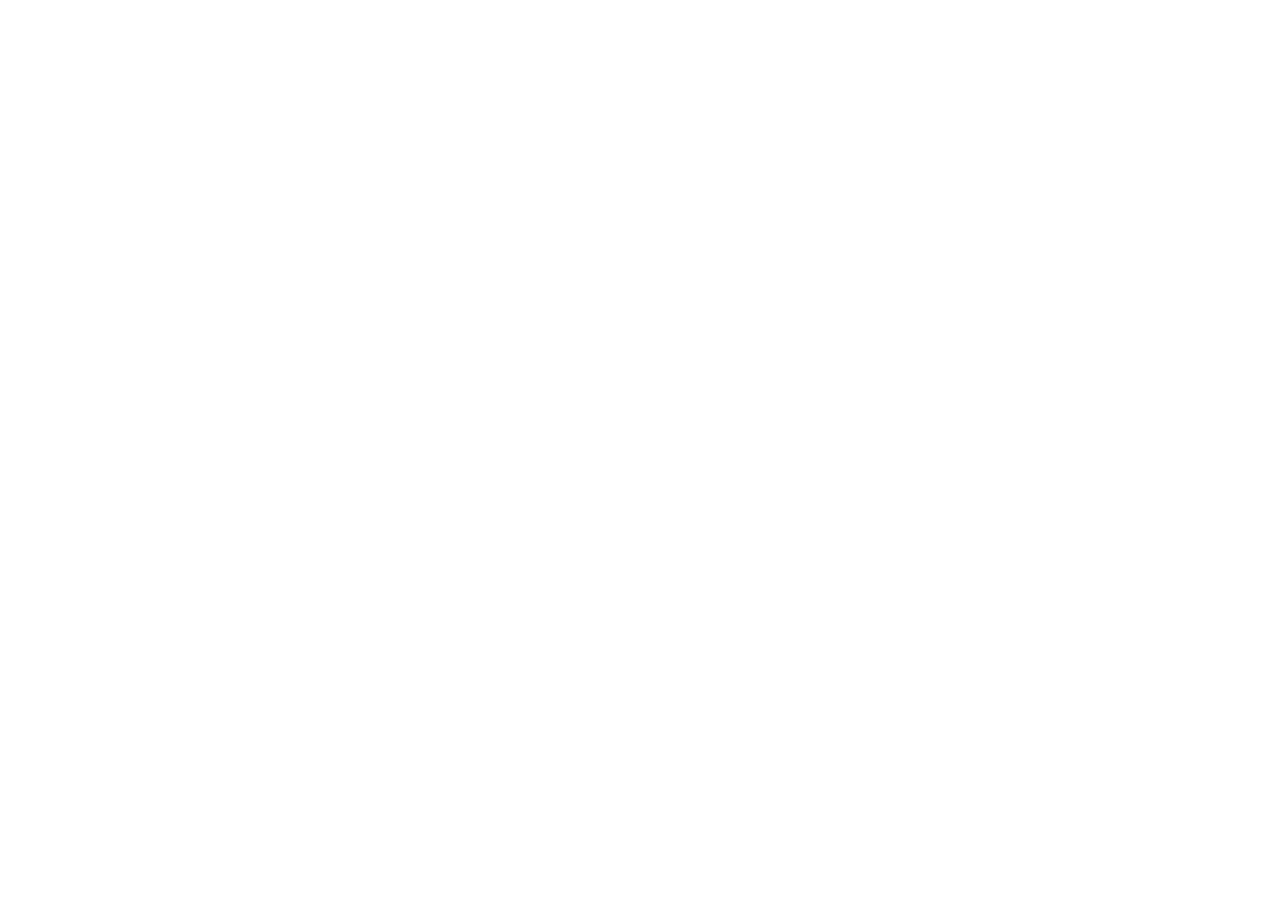
==== html/index.html @ 77ffdf72 "Set up project structure and initial files" ====
<!DOCTYPE html>
<html lang="en">
<head>
    <meta charset="UTF-8">
    <meta name="viewport" content="width=device-width, initial-scale=1.0">

    <title>FlowSync | SaaS Product</title>

    <link rel="preconnect" href="https://fonts.googleapis.com">
    <link rel="preconnect" href="https://fonts.gstatic.com" crossorigin>

    <link href="https://fonts.googleapis.com/css2?family=Inter:wght@300;400;500;600;700&family=Poppins:wght@400;500;600;700&display=swap" rel="stylesheet">

    <link rel="stylesheet" href="css/style.css">
    <link rel="stylesheet" href="css/responsive.css">
</head>
<body>

    <script src="js/app.js"></script>
</body>
</html>
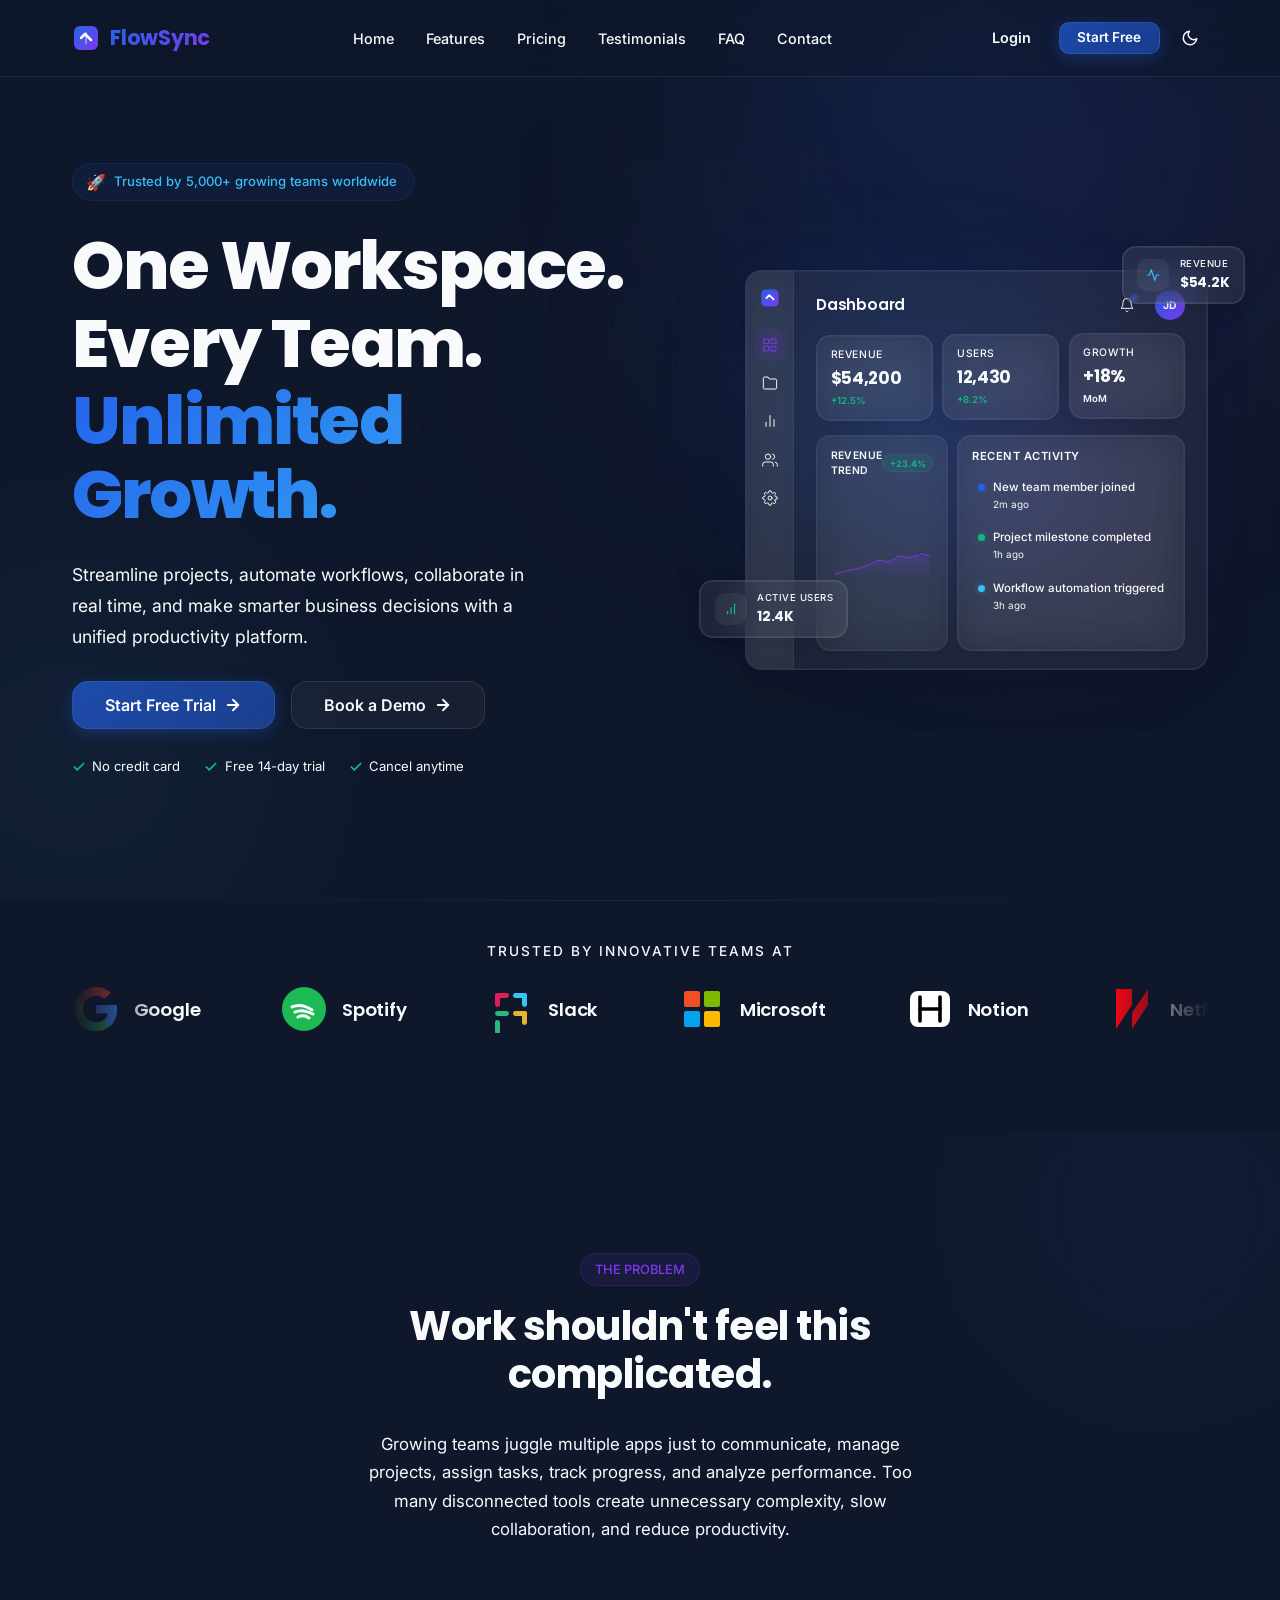
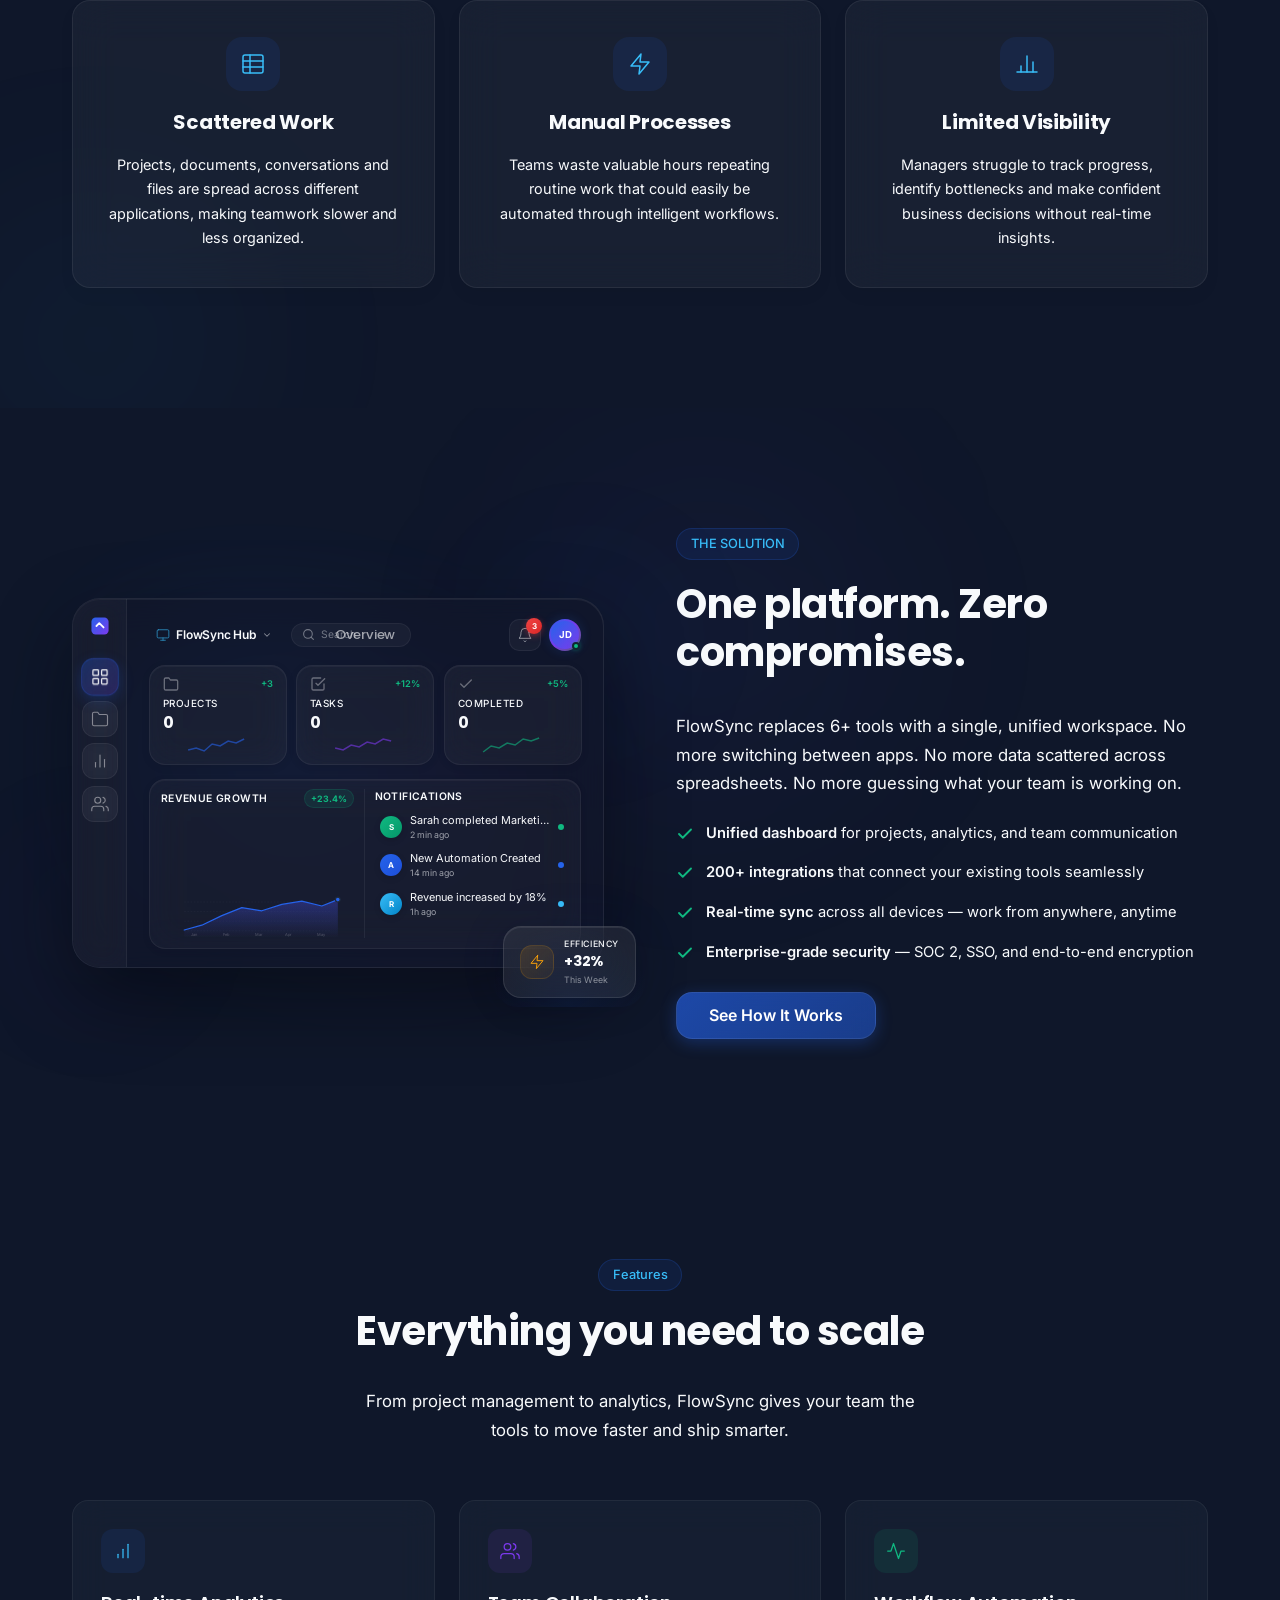
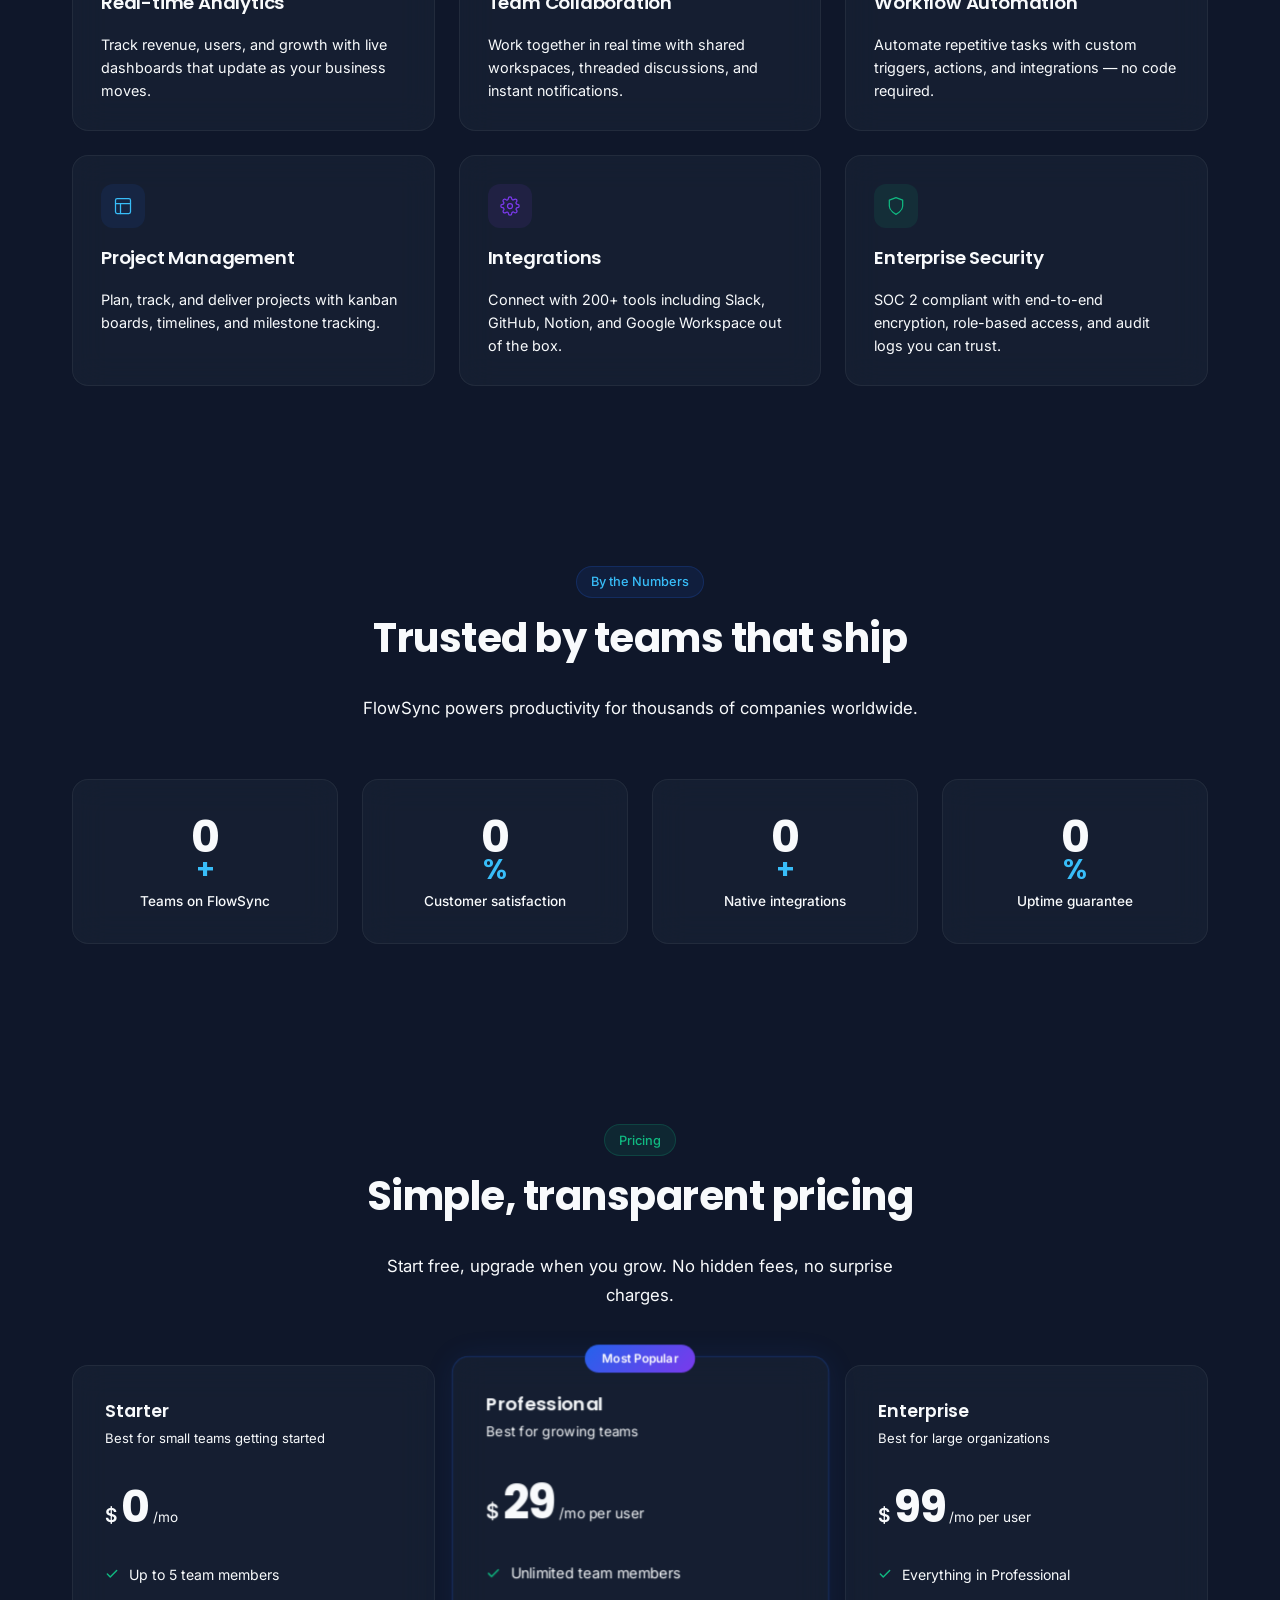
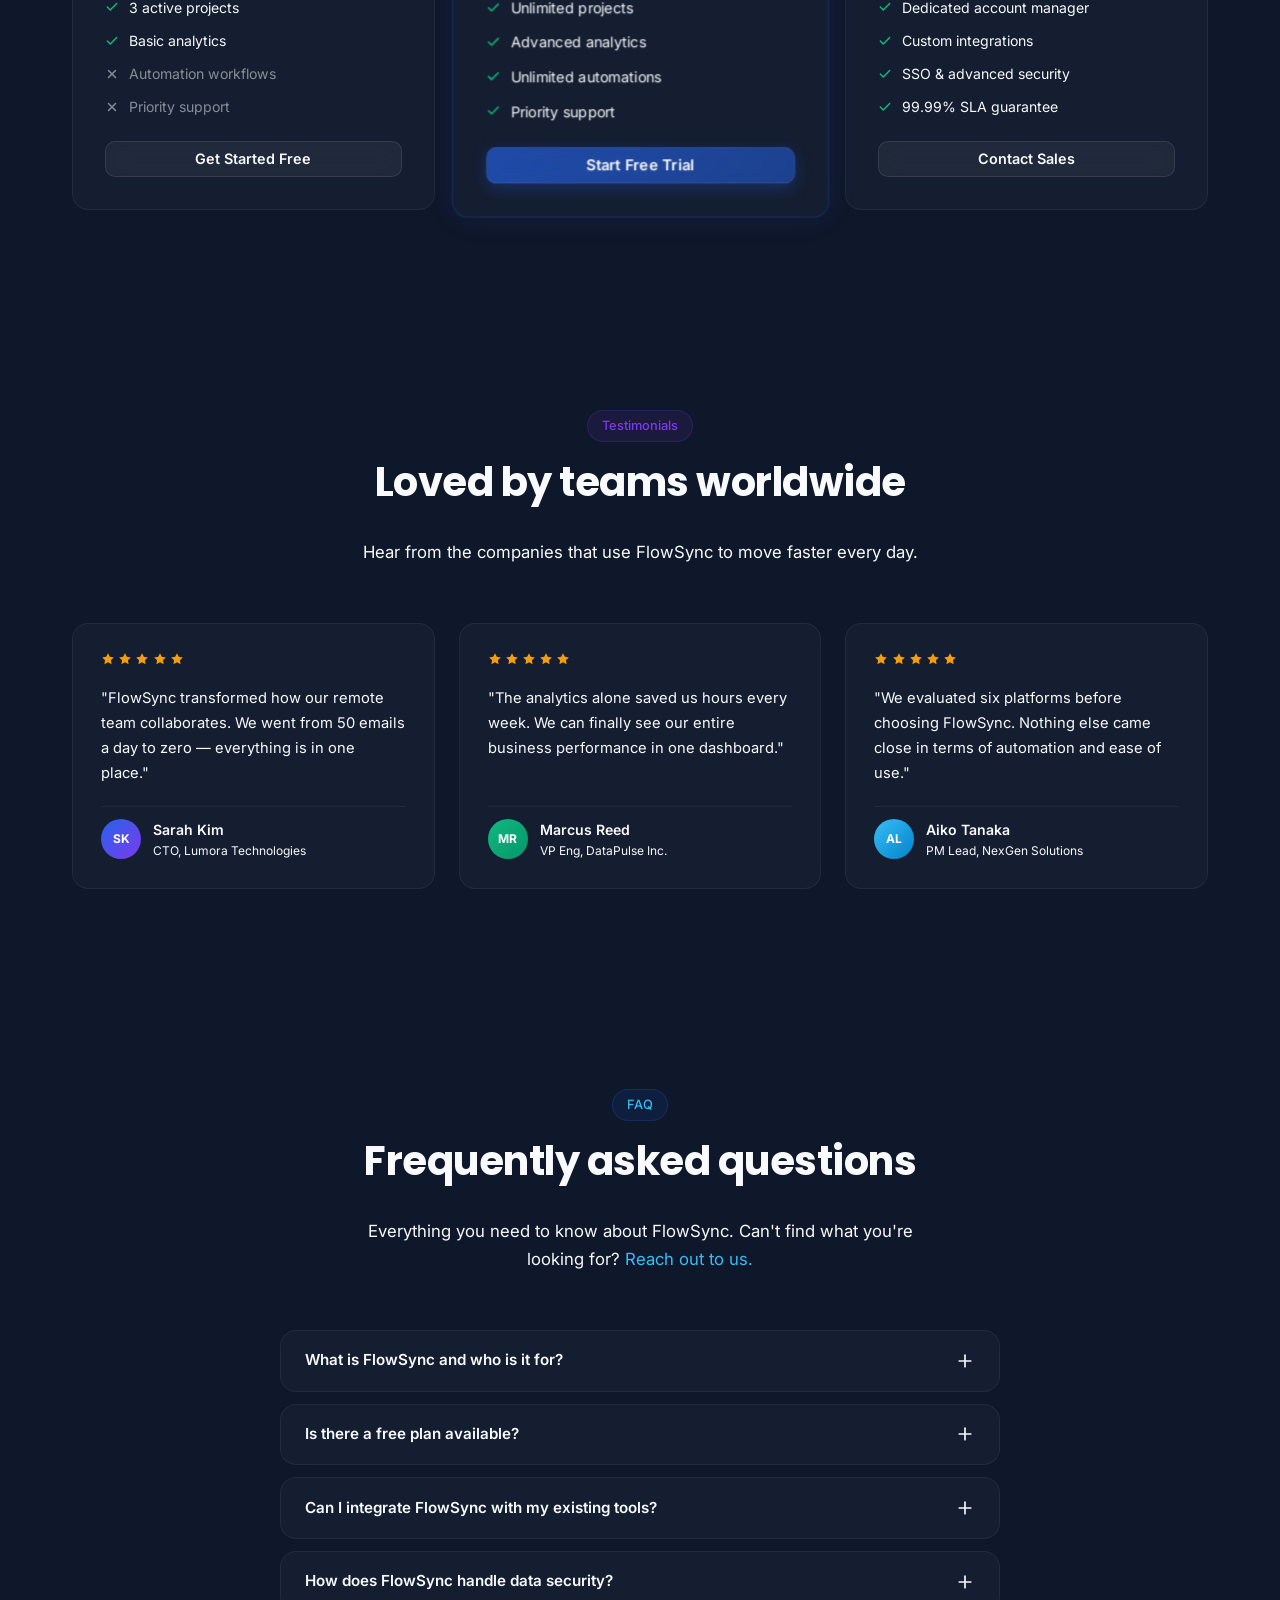
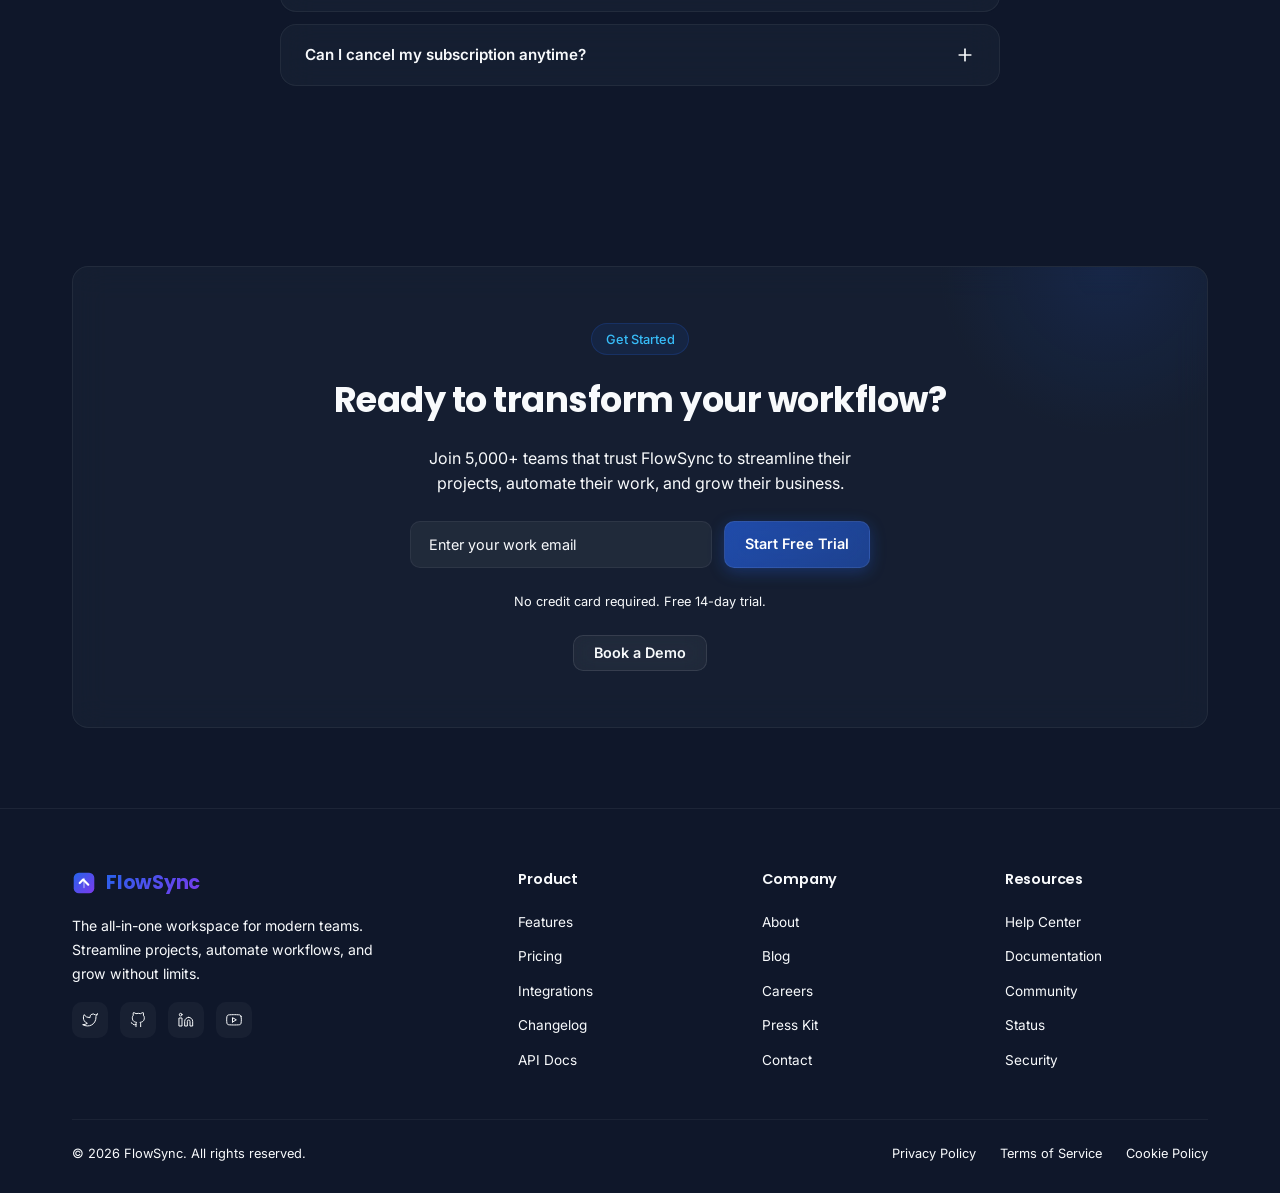
==== commit 43af80f7: "feat: build premium hero section with dashboard preview" ====
--- a/html/index.html
+++ b/html/index.html
@@ -1,21 +1,1693 @@
 <!DOCTYPE html>
 <html lang="en">
+
 <head>
     <meta charset="UTF-8">
     <meta name="viewport" content="width=device-width, initial-scale=1.0">
 
-    <title>FlowSync | SaaS Product</title>
+    <title>FlowSync | One Workspace. Every Team. Unlimited Growth.</title>
+    <meta name="description"
+        content="FlowSync is a cloud-based SaaS platform that helps businesses manage projects, collaborate with teams, automate workflows, and monitor business performance from one centralized workspace.">
 
     <link rel="preconnect" href="https://fonts.googleapis.com">
     <link rel="preconnect" href="https://fonts.gstatic.com" crossorigin>
-
-    <link href="https://fonts.googleapis.com/css2?family=Inter:wght@300;400;500;600;700&family=Poppins:wght@400;500;600;700&display=swap" rel="stylesheet">
-
-    <link rel="stylesheet" href="css/style.css">
-    <link rel="stylesheet" href="css/responsive.css">
+    <link
+        href="https://fonts.googleapis.com/css2?family=Inter:wght@300;400;500;600;700&family=Poppins:wght@400;500;600;700;800&display=swap"
+        rel="stylesheet">
+
+    <link rel="stylesheet" href="../css/global.css">
+    <link rel="stylesheet" href="../css/style.css">
+    <link rel="stylesheet" href="../css/responsive.css">
 </head>
+
 <body>
 
-    <script src="js/app.js"></script>
+    <div class="nav-overlay" id="nav-overlay" aria-hidden="true"></div>
+
+    <header class="header">
+        <div class="container header-container">
+            <div class="header-left">
+                <button class="nav-toggle" id="nav-toggle-btn" aria-label="Toggle navigation" aria-expanded="false">
+                    <span class="hamburger-bar"></span>
+                    <span class="hamburger-bar"></span>
+                    <span class="hamburger-bar"></span>
+                </button>
+                <a href="#" class="logo">
+                    <svg width="28" height="28" viewBox="0 0 28 28" fill="none" xmlns="http://www.w3.org/2000/svg"
+                        aria-hidden="true">
+                        <rect x="2" y="2" width="24" height="24" rx="6" fill="url(#logoGrad)" />
+                        <path d="M9 14L13 10L19 16" stroke="white" stroke-width="2.5" stroke-linecap="round"
+                            stroke-linejoin="round" />
+                        <path d="M14 9V19" stroke="white" stroke-width="2" stroke-linecap="round" opacity="0.4" />
+                        <defs>
+                            <linearGradient id="logoGrad" x1="2" y1="2" x2="26" y2="26" gradientUnits="userSpaceOnUse">
+                                <stop stop-color="#2563EB" />
+                                <stop offset="1" stop-color="#7C3AED" />
+                            </linearGradient>
+                        </defs>
+                    </svg>
+                    <span class="logo-text">FlowSync</span>
+                </a>
+            </div>
+
+            <div class="desktop-nav">
+                <ul class="nav-list">
+                    <li><a href="#" class="nav-link">Home</a></li>
+                    <li><a href="#features" class="nav-link">Features</a></li>
+                    <li><a href="#pricing" class="nav-link">Pricing</a></li>
+                    <li><a href="#testimonials" class="nav-link">Testimonials</a></li>
+                    <li><a href="#faq" class="nav-link">FAQ</a></li>
+                    <li><a href="#cta" class="nav-link">Contact</a></li>
+                </ul>
+            </div>
+
+            <div class="nav-actions">
+                <a href="#" class="btn btn-ghost nav-login">Login</a>
+                <a href="#" class="btn btn-primary nav-cta">Start Free</a>
+                <button class="theme-toggle" id="theme-toggle-btn" aria-label="Switch to light mode">
+                    <svg class="theme-icon-sun" width="18" height="18" viewBox="0 0 24 24" fill="none"
+                        stroke="currentColor" stroke-width="2" stroke-linecap="round" stroke-linejoin="round">
+                        <circle cx="12" cy="12" r="5" />
+                        <line x1="12" y1="1" x2="12" y2="3" />
+                        <line x1="12" y1="21" x2="12" y2="23" />
+                        <line x1="4.22" y1="4.22" x2="5.64" y2="5.64" />
+                        <line x1="18.36" y1="18.36" x2="19.78" y2="19.78" />
+                        <line x1="1" y1="12" x2="3" y2="12" />
+                        <line x1="21" y1="12" x2="23" y2="12" />
+                        <line x1="4.22" y1="19.78" x2="5.64" y2="18.36" />
+                        <line x1="18.36" y1="5.64" x2="19.78" y2="4.22" />
+                    </svg>
+                    <svg class="theme-icon-moon" width="18" height="18" viewBox="0 0 24 24" fill="none"
+                        stroke="currentColor" stroke-width="2" stroke-linecap="round" stroke-linejoin="round">
+                        <path d="M21 12.79A9 9 0 1111.21 3 7 7 0 0021 12.79z" />
+                    </svg>
+                </button>
+            </div>
+        </div>
+    </header>
+
+    <nav class="nav-menu" id="nav-menu" aria-label="Main navigation">
+        <div class="nav-drawer-header">
+            <a href="#" class="logo">
+                <svg width="28" height="28" viewBox="0 0 28 28" fill="none" xmlns="http://www.w3.org/2000/svg"
+                    aria-hidden="true">
+                    <rect x="2" y="2" width="24" height="24" rx="6" fill="url(#logoGrad)" />
+                    <path d="M9 14L13 10L19 16" stroke="white" stroke-width="2.5" stroke-linecap="round"
+                        stroke-linejoin="round" />
+                    <path d="M14 9V19" stroke="white" stroke-width="2" stroke-linecap="round" opacity="0.4" />
+                    <defs>
+                        <linearGradient id="logoGrad" x1="2" y1="2" x2="26" y2="26" gradientUnits="userSpaceOnUse">
+                            <stop stop-color="#2563EB" />
+                            <stop offset="1" stop-color="#7C3AED" />
+                        </linearGradient>
+                    </defs>
+                </svg>
+                <span class="logo-text">FlowSync</span>
+            </a>
+            <button class="nav-close" id="nav-close-btn" aria-label="Close navigation menu">
+                <svg width="20" height="20" viewBox="0 0 24 24" fill="none" stroke="currentColor" stroke-width="2.5"
+                    stroke-linecap="round">
+                    <line x1="18" y1="6" x2="6" y2="18" />
+                    <line x1="6" y1="6" x2="18" y2="18" />
+                </svg>
+            </button>
+        </div>
+
+        <div class="nav-divider"></div>
+
+        <ul class="nav-list">
+            <li><a href="#" class="nav-link">Home</a></li>
+            <li><a href="#features" class="nav-link">Features</a></li>
+            <li><a href="#pricing" class="nav-link">Pricing</a></li>
+            <li><a href="#testimonials" class="nav-link">Testimonials</a></li>
+            <li><a href="#faq" class="nav-link">FAQ</a></li>
+            <li><a href="#cta" class="nav-link">Contact</a></li>
+        </ul>
+
+        <div class="nav-divider"></div>
+
+        <button class="theme-toggle theme-toggle-mobile nav-theme-row" aria-label="Switch to light mode">
+            <svg class="theme-icon-moon" width="18" height="18" viewBox="0 0 24 24" fill="none" stroke="currentColor"
+                stroke-width="2" stroke-linecap="round" stroke-linejoin="round">
+                <path d="M21 12.79A9 9 0 1111.21 3 7 7 0 0021 12.79z" />
+            </svg>
+            <svg class="theme-icon-sun" width="18" height="18" viewBox="0 0 24 24" fill="none" stroke="currentColor"
+                stroke-width="2" stroke-linecap="round" stroke-linejoin="round">
+                <circle cx="12" cy="12" r="5" />
+                <line x1="12" y1="1" x2="12" y2="3" />
+                <line x1="12" y1="21" x2="12" y2="23" />
+                <line x1="4.22" y1="4.22" x2="5.64" y2="5.64" />
+                <line x1="18.36" y1="18.36" x2="19.78" y2="19.78" />
+                <line x1="1" y1="12" x2="3" y2="12" />
+                <line x1="21" y1="12" x2="23" y2="12" />
+                <line x1="4.22" y1="19.78" x2="5.64" y2="18.36" />
+                <line x1="18.36" y1="5.64" x2="19.78" y2="4.22" />
+            </svg>
+            <span class="theme-label">Dark Mode</span>
+        </button>
+
+        <div class="nav-divider"></div>
+
+        <div class="nav-drawer-actions">
+            <a href="#" class="btn btn-ghost nav-drawer-login">Login</a>
+            <a href="#" class="btn btn-primary nav-drawer-cta">Start Free Trial</a>
+        </div>
+    </nav>
+
+    <main>
+        <section class="hero">
+            <div class="hero-glow hero-glow-1"></div>
+            <div class="hero-glow hero-glow-2"></div>
+            <div class="hero-glow hero-glow-3"></div>
+            <div class="hero-grid"></div>
+
+            <div class="container hero-layout">
+                <div class="hero-content">
+                    <div class="hero-badge" aria-label="Trusted by 5000 plus growing teams worldwide">
+                        <span class="badge-emoji">🚀</span>
+                        <span>Trusted by 5,000+ growing teams worldwide</span>
+                    </div>
+
+                    <h1 class="hero-title">
+                        <span class="title-line">One Workspace.</span>
+                        <span class="title-line">Every Team.</span>
+                        <span class="title-line title-gradient">Unlimited Growth.</span>
+                    </h1>
+
+                    <p class="hero-desc">
+                        Streamline projects, automate workflows, collaborate in real time, and make smarter business
+                        decisions with a unified productivity platform.
+                    </p>
+
+                    <div class="hero-buttons">
+                        <a href="#" class="btn btn-primary btn-lg hero-btn-primary">
+                            Start Free Trial
+                            <svg width="18" height="18" viewBox="0 0 24 24" fill="none" stroke="currentColor"
+                                stroke-width="2.5" stroke-linecap="round" stroke-linejoin="round" aria-hidden="true">
+                                <path d="M5 12h14" />
+                                <path d="M12 5l7 7-7 7" />
+                            </svg>
+                        </a>
+                        <a href="#" class="btn btn-secondary btn-lg hero-btn-secondary">
+                            Book a Demo
+                            <svg width="18" height="18" viewBox="0 0 24 24" fill="none" stroke="currentColor"
+                                stroke-width="2.5" stroke-linecap="round" stroke-linejoin="round" aria-hidden="true">
+                                <path d="M5 12h14" />
+                                <path d="M12 5l7 7-7 7" />
+                            </svg>
+                        </a>
+                    </div>
+
+                    <div class="hero-trust">
+                        <span class="trust-item">
+                            <svg width="14" height="14" viewBox="0 0 24 24" fill="none" stroke="#10B981"
+                                stroke-width="3" stroke-linecap="round" stroke-linejoin="round" aria-hidden="true">
+                                <polyline points="20 6 9 17 4 12" />
+                            </svg>
+                            No credit card
+                        </span>
+                        <span class="trust-item">
+                            <svg width="14" height="14" viewBox="0 0 24 24" fill="none" stroke="#10B981"
+                                stroke-width="3" stroke-linecap="round" stroke-linejoin="round" aria-hidden="true">
+                                <polyline points="20 6 9 17 4 12" />
+                            </svg>
+                            Free 14-day trial
+                        </span>
+                        <span class="trust-item">
+                            <svg width="14" height="14" viewBox="0 0 24 24" fill="none" stroke="#10B981"
+                                stroke-width="3" stroke-linecap="round" stroke-linejoin="round" aria-hidden="true">
+                                <polyline points="20 6 9 17 4 12" />
+                            </svg>
+                            Cancel anytime
+                        </span>
+                    </div>
+                </div>
+
+                <div class="hero-visual">
+                    <div class="dash-wrapper">
+                        <div class="dash-glow"></div>
+
+                        <div class="dash-preview" role="img"
+                            aria-label="FlowSync dashboard preview showing revenue, users, growth statistics, and activity feed">
+                            <div class="dash-sidebar">
+                                <div class="dash-logo-icon">
+                                    <svg width="20" height="20" viewBox="0 0 28 28" fill="none"
+                                        xmlns="http://www.w3.org/2000/svg" aria-hidden="true">
+                                        <rect x="2" y="2" width="24" height="24" rx="6" fill="url(#dashLogo)" />
+                                        <path d="M9 14L13 10L19 16" stroke="white" stroke-width="2.5"
+                                            stroke-linecap="round" stroke-linejoin="round" />
+                                        <defs>
+                                            <linearGradient id="dashLogo" x1="2" y1="2" x2="26" y2="26"
+                                                gradientUnits="userSpaceOnUse">
+                                                <stop stop-color="#2563EB" />
+                                                <stop offset="1" stop-color="#7C3AED" />
+                                            </linearGradient>
+                                        </defs>
+                                    </svg>
+                                </div>
+                                <nav class="dash-nav" aria-label="Dashboard navigation">
+                                    <button class="dash-nav-item active" aria-label="Dashboard">
+                                        <svg width="16" height="16" viewBox="0 0 24 24" fill="none"
+                                            stroke="currentColor" stroke-width="1.5" stroke-linecap="round"
+                                            stroke-linejoin="round">
+                                            <rect x="3" y="3" width="7" height="7" />
+                                            <rect x="14" y="3" width="7" height="7" />
+                                            <rect x="3" y="14" width="7" height="7" />
+                                            <rect x="14" y="14" width="7" height="7" />
+                                        </svg>
+                                    </button>
+                                    <button class="dash-nav-item" aria-label="Projects">
+                                        <svg width="16" height="16" viewBox="0 0 24 24" fill="none"
+                                            stroke="currentColor" stroke-width="1.5" stroke-linecap="round"
+                                            stroke-linejoin="round">
+                                            <path
+                                                d="M22 19a2 2 0 01-2 2H4a2 2 0 01-2-2V5a2 2 0 012-2h5l2 3h9a2 2 0 012 2z" />
+                                        </svg>
+                                    </button>
+                                    <button class="dash-nav-item" aria-label="Analytics">
+                                        <svg width="16" height="16" viewBox="0 0 24 24" fill="none"
+                                            stroke="currentColor" stroke-width="1.5" stroke-linecap="round"
+                                            stroke-linejoin="round">
+                                            <line x1="18" y1="20" x2="18" y2="10" />
+                                            <line x1="12" y1="20" x2="12" y2="4" />
+                                            <line x1="6" y1="20" x2="6" y2="14" />
+                                        </svg>
+                                    </button>
+                                    <button class="dash-nav-item" aria-label="Team">
+                                        <svg width="16" height="16" viewBox="0 0 24 24" fill="none"
+                                            stroke="currentColor" stroke-width="1.5" stroke-linecap="round"
+                                            stroke-linejoin="round">
+                                            <path d="M17 21v-2a4 4 0 00-4-4H5a4 4 0 00-4 4v2" />
+                                            <circle cx="9" cy="7" r="4" />
+                                            <path d="M23 21v-2a4 4 0 00-3-3.87" />
+                                            <path d="M16 3.13a4 4 0 010 7.75" />
+                                        </svg>
+                                    </button>
+                                    <button class="dash-nav-item" aria-label="Settings">
+                                        <svg width="16" height="16" viewBox="0 0 24 24" fill="none"
+                                            stroke="currentColor" stroke-width="1.5" stroke-linecap="round"
+                                            stroke-linejoin="round">
+                                            <circle cx="12" cy="12" r="3" />
+                                            <path
+                                                d="M19.4 15a1.65 1.65 0 00.33 1.82l.06.06a2 2 0 010 2.83 2 2 0 01-2.83 0l-.06-.06a1.65 1.65 0 00-1.82-.33 1.65 1.65 0 00-1 1.51V21a2 2 0 01-2 2 2 2 0 01-2-2v-.09A1.65 1.65 0 009 19.4a1.65 1.65 0 00-1.82.33l-.06.06a2 2 0 01-2.83 0 2 2 0 010-2.83l.06-.06A1.65 1.65 0 004.68 15a1.65 1.65 0 00-1.51-1H3a2 2 0 01-2-2 2 2 0 012-2h.09A1.65 1.65 0 004.6 9a1.65 1.65 0 00-.33-1.82l-.06-.06a2 2 0 010-2.83 2 2 0 012.83 0l.06.06A1.65 1.65 0 009 4.68a1.65 1.65 0 001-1.51V3a2 2 0 012-2 2 2 0 012 2v.09a1.65 1.65 0 001 1.51 1.65 1.65 0 001.82-.33l.06-.06a2 2 0 012.83 0 2 2 0 010 2.83l-.06.06a1.65 1.65 0 00-.33 1.82V9a1.65 1.65 0 001.51 1H21a2 2 0 012 2 2 2 0 01-2 2h-.09a1.65 1.65 0 00-1.51 1z" />
+                                        </svg>
+                                    </button>
+                                </nav>
+                            </div>
+
+                            <div class="dash-main">
+                                <div class="dash-header">
+                                    <h2 class="dash-header-title">Dashboard</h2>
+                                    <div class="dash-header-right">
+                                        <button class="dash-notif-btn" aria-label="Notifications">
+                                            <svg width="16" height="16" viewBox="0 0 24 24" fill="none"
+                                                stroke="currentColor" stroke-width="1.5" stroke-linecap="round"
+                                                stroke-linejoin="round">
+                                                <path d="M18 8A6 6 0 006 8c0 7-3 9-3 9h18s-3-2-3-9" />
+                                                <path d="M13.73 21a2 2 0 01-3.46 0" />
+                                            </svg>
+                                            <span class="notif-dot"></span>
+                                        </button>
+                                        <div class="dash-avatar" aria-label="User avatar">JD</div>
+                                    </div>
+                                </div>
+
+                                <div class="dash-stats">
+                                    <div class="dash-stat-card stat-revenue">
+                                        <span class="stat-label">Revenue</span>
+                                        <span class="stat-value">$54,200</span>
+                                        <span class="stat-change stat-up">+12.5%</span>
+                                    </div>
+                                    <div class="dash-stat-card stat-users">
+                                        <span class="stat-label">Users</span>
+                                        <span class="stat-value">12,430</span>
+                                        <span class="stat-change stat-up">+8.2%</span>
+                                    </div>
+                                    <div class="dash-stat-card stat-growth">
+                                        <span class="stat-label">Growth</span>
+                                        <span class="stat-value">+18%</span>
+                                        <span class="stat-change">MoM</span>
+                                    </div>
+                                </div>
+
+                                <div class="dash-bottom">
+                                    <div class="dash-chart-panel">
+                                        <div class="panel-header">
+                                            <span class="panel-title">Revenue Trend</span>
+                                            <span class="panel-badge">+23.4%</span>
+                                        </div>
+                                        <div class="chart-container">
+                                            <svg viewBox="0 0 240 70" xmlns="http://www.w3.org/2000/svg" role="img"
+                                                aria-label="Line chart showing revenue growth trend">
+                                                <defs>
+                                                    <linearGradient id="chartArea" x1="0" y1="0" x2="0" y2="1">
+                                                        <stop offset="0%" stop-color="#7C3AED" stop-opacity="0.25" />
+                                                        <stop offset="100%" stop-color="#7C3AED" stop-opacity="0" />
+                                                    </linearGradient>
+                                                </defs>
+                                                <line x1="10" y1="18" x2="230" y2="18" stroke="rgba(255,255,255,0.04)"
+                                                    stroke-width="1" />
+                                                <line x1="10" y1="35" x2="230" y2="35" stroke="rgba(255,255,255,0.04)"
+                                                    stroke-width="1" />
+                                                <line x1="10" y1="52" x2="230" y2="52" stroke="rgba(255,255,255,0.04)"
+                                                    stroke-width="1" />
+                                                <path
+                                                    d="M10 62 L35 55 L60 50 L85 42 L110 30 L135 33 L160 20 L185 24 L210 15 L230 18"
+                                                    stroke="#7C3AED" stroke-width="2" fill="none" stroke-linecap="round"
+                                                    stroke-linejoin="round" />
+                                                <path
+                                                    d="M10 62 L35 55 L60 50 L85 42 L110 30 L135 33 L160 20 L185 24 L210 15 L230 18 L230 70 L10 70 Z"
+                                                    fill="url(#chartArea)" />
+                                                <circle cx="210" cy="15" r="3.5" fill="#7C3AED" stroke="#1E293B"
+                                                    stroke-width="1.5" />
+                                            </svg>
+                                        </div>
+                                    </div>
+
+                                    <div class="dash-activity-panel">
+                                        <span class="panel-title">Recent Activity</span>
+                                        <div class="activity-list">
+                                            <div class="activity-item">
+                                                <span class="activity-dot activity-dot-blue"></span>
+                                                <div class="activity-content">
+                                                    <span class="activity-text">New team member joined</span>
+                                                    <span class="activity-time">2m ago</span>
+                                                </div>
+                                            </div>
+                                            <div class="activity-item">
+                                                <span class="activity-dot activity-dot-green"></span>
+                                                <div class="activity-content">
+                                                    <span class="activity-text">Project milestone completed</span>
+                                                    <span class="activity-time">1h ago</span>
+                                                </div>
+                                            </div>
+                                            <div class="activity-item">
+                                                <span class="activity-dot activity-dot-cyan"></span>
+                                                <div class="activity-content">
+                                                    <span class="activity-text">Workflow automation triggered</span>
+                                                    <span class="activity-time">3h ago</span>
+                                                </div>
+                                            </div>
+                                        </div>
+                                    </div>
+                                </div>
+                            </div>
+                        </div>
+                    </div>
+
+                    <div class="float-card float-card-1">
+                        <div class="float-card-icon">
+                            <svg width="14" height="14" viewBox="0 0 24 24" fill="none" stroke="#38BDF8"
+                                stroke-width="2" stroke-linecap="round" stroke-linejoin="round">
+                                <polyline points="22 12 18 12 15 21 9 3 6 12 2 12" />
+                            </svg>
+                        </div>
+                        <div class="float-card-info">
+                            <span class="float-card-label">Revenue</span>
+                            <span class="float-card-value">$54.2K</span>
+                        </div>
+                    </div>
+
+                    <div class="float-card float-card-2">
+                        <div class="float-card-icon">
+                            <svg width="14" height="14" viewBox="0 0 24 24" fill="none" stroke="#10B981"
+                                stroke-width="2" stroke-linecap="round" stroke-linejoin="round">
+                                <path d="M12 20V10" />
+                                <path d="M18 20V4" />
+                                <path d="M6 20v-4" />
+                            </svg>
+                        </div>
+                        <div class="float-card-info">
+                            <span class="float-card-label">Active Users</span>
+                            <span class="float-card-value">12.4K</span>
+                        </div>
+                    </div>
+                </div>
+            </div>
+        </section>
+
+        <section class="trusted">
+            <div class="container">
+                <div class="trusted-divider"></div>
+                <p class="trusted-label">Trusted by innovative teams at</p>
+                <div class="marquee" role="list" aria-label="Trusted companies">
+                    <div class="marquee-track">
+                        <div class="marquee-item" role="listitem">
+                            <svg class="marquee-logo" viewBox="0 0 24 24" xmlns="http://www.w3.org/2000/svg"
+                                aria-hidden="true">
+                                <path
+                                    d="M22.56 12.25c0-.78-.07-1.53-.2-2.25H12v4.26h5.92a5.06 5.06 0 01-2.2 3.32v2.77h3.57c2.08-1.92 3.28-4.74 3.28-8.1z"
+                                    fill="#4285F4" />
+                                <path
+                                    d="M12 23c2.97 0 5.46-.98 7.28-2.66l-3.57-2.77c-.98.66-2.23 1.06-3.71 1.06-2.86 0-5.29-1.93-6.16-4.53H2.18v2.84C3.99 20.53 7.7 23 12 23z"
+                                    fill="#34A853" />
+                                <path
+                                    d="M5.84 14.09c-.22-.66-.35-1.36-.35-2.09s.13-1.43.35-2.09V7.07H2.18C1.43 8.55 1 10.22 1 12s.43 3.45 1.18 4.93l2.85-2.22.81-.62z"
+                                    fill="#FBBC05" />
+                                <path
+                                    d="M12 5.38c1.62 0 3.06.56 4.21 1.64l3.15-3.15C17.45 2.09 14.97 1 12 1 7.7 1 3.99 3.47 2.18 7.07l3.66 2.84c.87-2.6 3.3-4.53 6.16-4.53z"
+                                    fill="#EA4335" />
+                            </svg>
+                            <span class="marquee-name">Google</span>
+                        </div>
+                        <div class="marquee-item" role="listitem">
+                            <svg class="marquee-logo" viewBox="0 0 24 24" xmlns="http://www.w3.org/2000/svg"
+                                aria-hidden="true">
+                                <circle cx="12" cy="12" r="11" fill="#1DB954" />
+                                <path d="M7.5 13.5c3-1.5 6-.5 9 1" stroke="white" stroke-width="1.5"
+                                    stroke-linecap="round" fill="none" />
+                                <path d="M6 11c3.5-1.5 7-.5 10 1.5" stroke="white" stroke-width="1.5"
+                                    stroke-linecap="round" fill="none" />
+                                <path d="M9 16c2-1 4-.5 5.5.5" stroke="white" stroke-width="1.5" stroke-linecap="round"
+                                    fill="none" />
+                            </svg>
+                            <span class="marquee-name">Spotify</span>
+                        </div>
+                        <div class="marquee-item" role="listitem">
+                            <svg class="marquee-logo" viewBox="0 0 24 24" xmlns="http://www.w3.org/2000/svg"
+                                aria-hidden="true">
+                                <rect x="4" y="4" width="7" height="2.5" rx="1.2" fill="#E01E5A" />
+                                <rect x="4" y="4" width="2.5" height="7" rx="1.2" fill="#E01E5A" />
+                                <rect x="13" y="4" width="7" height="2.5" rx="1.2" fill="#36C5F0" />
+                                <rect x="17.5" y="4" width="2.5" height="7" rx="1.2" fill="#36C5F0" />
+                                <rect x="4" y="13" width="7" height="2.5" rx="1.2" fill="#2EB67D" />
+                                <rect x="4" y="17.5" width="2.5" height="7" rx="1.2" fill="#2EB67D" />
+                                <rect x="13" y="13" width="7" height="2.5" rx="1.2" fill="#ECB22E" />
+                                <rect x="17.5" y="13" width="2.5" height="7" rx="1.2" fill="#ECB22E" />
+                            </svg>
+                            <span class="marquee-name">Slack</span>
+                        </div>
+                        <div class="marquee-item" role="listitem">
+                            <svg class="marquee-logo" viewBox="0 0 24 24" xmlns="http://www.w3.org/2000/svg"
+                                aria-hidden="true">
+                                <rect x="3" y="3" width="8" height="8" rx="1" fill="#F25022" />
+                                <rect x="13" y="3" width="8" height="8" rx="1" fill="#7FBA00" />
+                                <rect x="3" y="13" width="8" height="8" rx="1" fill="#00A4EF" />
+                                <rect x="13" y="13" width="8" height="8" rx="1" fill="#FFB900" />
+                            </svg>
+                            <span class="marquee-name">Microsoft</span>
+                        </div>
+                        <div class="marquee-item" role="listitem">
+                            <svg class="marquee-logo" viewBox="0 0 24 24" xmlns="http://www.w3.org/2000/svg"
+                                aria-hidden="true">
+                                <rect x="2" y="3" width="20" height="18" rx="4" fill="white" />
+                                <path d="M7 6v12M17 6v12" stroke="black" stroke-width="1.8" stroke-linecap="round" />
+                                <line x1="7" y1="12" x2="17" y2="12" stroke="black" stroke-width="1.8"
+                                    stroke-linecap="round" />
+                            </svg>
+                            <span class="marquee-name">Notion</span>
+                        </div>
+                        <div class="marquee-item" role="listitem">
+                            <svg class="marquee-logo" viewBox="0 0 24 24" xmlns="http://www.w3.org/2000/svg"
+                                aria-hidden="true">
+                                <path d="M4 2L4 22L12 10L12 22L20 10L20 2L12 14L12 2Z" fill="#E50914" />
+                            </svg>
+                            <span class="marquee-name">Netflix</span>
+                        </div>
+                        <div class="marquee-item" role="listitem">
+                            <svg class="marquee-logo" viewBox="0 0 24 24" xmlns="http://www.w3.org/2000/svg"
+                                aria-hidden="true">
+                                <path d="M12 2L2 22h5.5l2.5-6h4l2.5 6H22L12 2z" fill="#FF0000" />
+                            </svg>
+                            <span class="marquee-name">Adobe</span>
+                        </div>
+                        <div class="marquee-item" role="listitem">
+                            <svg class="marquee-logo" viewBox="0 0 24 24" xmlns="http://www.w3.org/2000/svg"
+                                aria-hidden="true">
+                                <path
+                                    d="M12 2C6.477 2 2 6.477 2 12c0 4.42 2.865 8.17 6.839 9.49.5.09.682-.22.682-.48v-1.71c-2.782.6-3.37-1.34-3.37-1.34-.454-1.16-1.11-1.47-1.11-1.47-.908-.62.07-.61.07-.61 1.004.07 1.53 1.03 1.53 1.03.893 1.52 2.341 1.08 2.91.83.09-.65.35-1.09.63-1.34-2.22-.25-4.56-1.11-4.56-4.94 0-1.09.39-1.98 1.03-2.68-.1-.25-.45-1.27.1-2.65 0 0 .84-.27 2.75 1.02.8-.22 1.65-.33 2.5-.33.85 0 1.7.11 2.5.33 1.91-1.29 2.75-1.02 2.75-1.02.55 1.38.2 2.4.1 2.65.64.7 1.03 1.59 1.03 2.68 0 3.83-2.34 4.69-4.57 4.94.36.31.68.92.68 1.85v2.74c0 .26.18.58.68.48C19.138 20.16 22 16.42 22 12c0-5.523-4.477-10-10-10z"
+                                    fill="white" />
+                            </svg>
+                            <span class="marquee-name">GitHub</span>
+                        </div>
+                        <div class="marquee-item" role="listitem">
+                            <svg class="marquee-logo" viewBox="0 0 24 24" xmlns="http://www.w3.org/2000/svg"
+                                aria-hidden="true">
+                                <path
+                                    d="M22.56 12.25c0-.78-.07-1.53-.2-2.25H12v4.26h5.92a5.06 5.06 0 01-2.2 3.32v2.77h3.57c2.08-1.92 3.28-4.74 3.28-8.1z"
+                                    fill="#4285F4" />
+                                <path
+                                    d="M12 23c2.97 0 5.46-.98 7.28-2.66l-3.57-2.77c-.98.66-2.23 1.06-3.71 1.06-2.86 0-5.29-1.93-6.16-4.53H2.18v2.84C3.99 20.53 7.7 23 12 23z"
+                                    fill="#34A853" />
+                                <path
+                                    d="M5.84 14.09c-.22-.66-.35-1.36-.35-2.09s.13-1.43.35-2.09V7.07H2.18C1.43 8.55 1 10.22 1 12s.43 3.45 1.18 4.93l2.85-2.22.81-.62z"
+                                    fill="#FBBC05" />
+                                <path
+                                    d="M12 5.38c1.62 0 3.06.56 4.21 1.64l3.15-3.15C17.45 2.09 14.97 1 12 1 7.7 1 3.99 3.47 2.18 7.07l3.66 2.84c.87-2.6 3.3-4.53 6.16-4.53z"
+                                    fill="#EA4335" />
+                            </svg>
+                            <span class="marquee-name">Google</span>
+                        </div>
+                        <div class="marquee-item" role="listitem">
+                            <svg class="marquee-logo" viewBox="0 0 24 24" xmlns="http://www.w3.org/2000/svg"
+                                aria-hidden="true">
+                                <circle cx="12" cy="12" r="11" fill="#1DB954" />
+                                <path d="M7.5 13.5c3-1.5 6-.5 9 1" stroke="white" stroke-width="1.5"
+                                    stroke-linecap="round" fill="none" />
+                                <path d="M6 11c3.5-1.5 7-.5 10 1.5" stroke="white" stroke-width="1.5"
+                                    stroke-linecap="round" fill="none" />
+                                <path d="M9 16c2-1 4-.5 5.5.5" stroke="white" stroke-width="1.5" stroke-linecap="round"
+                                    fill="none" />
+                            </svg>
+                            <span class="marquee-name">Spotify</span>
+                        </div>
+                        <div class="marquee-item" role="listitem">
+                            <svg class="marquee-logo" viewBox="0 0 24 24" xmlns="http://www.w3.org/2000/svg"
+                                aria-hidden="true">
+                                <rect x="4" y="4" width="7" height="2.5" rx="1.2" fill="#E01E5A" />
+                                <rect x="4" y="4" width="2.5" height="7" rx="1.2" fill="#E01E5A" />
+                                <rect x="13" y="4" width="7" height="2.5" rx="1.2" fill="#36C5F0" />
+                                <rect x="17.5" y="4" width="2.5" height="7" rx="1.2" fill="#36C5F0" />
+                                <rect x="4" y="13" width="7" height="2.5" rx="1.2" fill="#2EB67D" />
+                                <rect x="4" y="17.5" width="2.5" height="7" rx="1.2" fill="#2EB67D" />
+                                <rect x="13" y="13" width="7" height="2.5" rx="1.2" fill="#ECB22E" />
+                                <rect x="17.5" y="13" width="2.5" height="7" rx="1.2" fill="#ECB22E" />
+                            </svg>
+                            <span class="marquee-name">Slack</span>
+                        </div>
+                        <div class="marquee-item" role="listitem">
+                            <svg class="marquee-logo" viewBox="0 0 24 24" xmlns="http://www.w3.org/2000/svg"
+                                aria-hidden="true">
+                                <rect x="3" y="3" width="8" height="8" rx="1" fill="#F25022" />
+                                <rect x="13" y="3" width="8" height="8" rx="1" fill="#7FBA00" />
+                                <rect x="3" y="13" width="8" height="8" rx="1" fill="#00A4EF" />
+                                <rect x="13" y="13" width="8" height="8" rx="1" fill="#FFB900" />
+                            </svg>
+                            <span class="marquee-name">Microsoft</span>
+                        </div>
+                        <div class="marquee-item" role="listitem">
+                            <svg class="marquee-logo" viewBox="0 0 24 24" xmlns="http://www.w3.org/2000/svg"
+                                aria-hidden="true">
+                                <rect x="2" y="3" width="20" height="18" rx="4" fill="white" />
+                                <path d="M7 6v12M17 6v12" stroke="black" stroke-width="1.8" stroke-linecap="round" />
+                                <line x1="7" y1="12" x2="17" y2="12" stroke="black" stroke-width="1.8"
+                                    stroke-linecap="round" />
+                            </svg>
+                            <span class="marquee-name">Notion</span>
+                        </div>
+                        <div class="marquee-item" role="listitem">
+                            <svg class="marquee-logo" viewBox="0 0 24 24" xmlns="http://www.w3.org/2000/svg"
+                                aria-hidden="true">
+                                <path d="M4 2L4 22L12 10L12 22L20 10L20 2L12 14L12 2Z" fill="#E50914" />
+                            </svg>
+                            <span class="marquee-name">Netflix</span>
+                        </div>
+                        <div class="marquee-item" role="listitem">
+                            <svg class="marquee-logo" viewBox="0 0 24 24" xmlns="http://www.w3.org/2000/svg"
+                                aria-hidden="true">
+                                <path d="M12 2L2 22h5.5l2.5-6h4l2.5 6H22L12 2z" fill="#FF0000" />
+                            </svg>
+                            <span class="marquee-name">Adobe</span>
+                        </div>
+                        <div class="marquee-item" role="listitem">
+                            <svg class="marquee-logo" viewBox="0 0 24 24" xmlns="http://www.w3.org/2000/svg"
+                                aria-hidden="true">
+                                <path
+                                    d="M12 2C6.477 2 2 6.477 2 12c0 4.42 2.865 8.17 6.839 9.49.5.09.682-.22.682-.48v-1.71c-2.782.6-3.37-1.34-3.37-1.34-.454-1.16-1.11-1.47-1.11-1.47-.908-.62.07-.61.07-.61 1.004.07 1.53 1.03 1.53 1.03.893 1.52 2.341 1.08 2.91.83.09-.65.35-1.09.63-1.34-2.22-.25-4.56-1.11-4.56-4.94 0-1.09.39-1.98 1.03-2.68-.1-.25-.45-1.27.1-2.65 0 0 .84-.27 2.75 1.02.8-.22 1.65-.33 2.5-.33.85 0 1.7.11 2.5.33 1.91-1.29 2.75-1.02 2.75-1.02.55 1.38.2 2.4.1 2.65.64.7 1.03 1.59 1.03 2.68 0 3.83-2.34 4.69-4.57 4.94.36.31.68.92.68 1.85v2.74c0 .26.18.58.68.48C19.138 20.16 22 16.42 22 12c0-5.523-4.477-10-10-10z"
+                                    fill="white" />
+                            </svg>
+                            <span class="marquee-name">GitHub</span>
+                        </div>
+                    </div>
+                </div>
+            </div>
+        </section>
+
+        <!-- ===== Why Teams Switch (Problem → Solution) ===== -->
+        <section class="problems-section" id="why-switch">
+            <div class="problems-glow problems-glow-1"></div>
+            <div class="problems-glow problems-glow-2"></div>
+
+            <div class="container">
+                <div class="section-header">
+                    <span class="badge badge-secondary section-badge">THE PROBLEM</span>
+                    <h2 class="section-title section-title-center">Work shouldn't feel this complicated.</h2>
+                    <p class="section-desc">Growing teams juggle multiple apps just to communicate, manage projects,
+                        assign tasks, track progress, and analyze performance. Too many disconnected tools create
+                        unnecessary complexity, slow collaboration, and reduce productivity.</p>
+                </div>
+
+                <div class="problems-grid">
+                    <div class="problem-card" data-hover="projects" tabindex="0">
+                        <div class="problem-icon">
+                            <svg width="24" height="24" viewBox="0 0 24 24" fill="none" stroke="currentColor"
+                                stroke-width="1.5" stroke-linecap="round" stroke-linejoin="round" aria-hidden="true">
+                                <rect x="2" y="3" width="20" height="18" rx="2" />
+                                <line x1="9" y1="3" x2="9" y2="21" />
+                                <line x1="2" y1="9" x2="22" y2="9" />
+                                <line x1="2" y1="15" x2="22" y2="15" />
+                            </svg>
+                        </div>
+                        <h3 class="problem-title">Scattered Work</h3>
+                        <p class="problem-desc">Projects, documents, conversations and files are spread across different
+                            applications, making teamwork slower and less organized.</p>
+                    </div>
+
+                    <div class="problem-card" data-hover="automation" tabindex="0">
+                        <div class="problem-icon">
+                            <svg width="24" height="24" viewBox="0 0 24 24" fill="none" stroke="currentColor"
+                                stroke-width="1.5" stroke-linecap="round" stroke-linejoin="round" aria-hidden="true">
+                                <polygon points="13 2 3 14 12 14 11 22 21 10 12 10 13 2" />
+                            </svg>
+                        </div>
+                        <h3 class="problem-title">Manual Processes</h3>
+                        <p class="problem-desc">Teams waste valuable hours repeating routine work that could easily be
+                            automated through intelligent workflows.</p>
+                    </div>
+
+                    <div class="problem-card" data-hover="analytics" tabindex="0">
+                        <div class="problem-icon">
+                            <svg width="24" height="24" viewBox="0 0 24 24" fill="none" stroke="currentColor"
+                                stroke-width="1.5" stroke-linecap="round" stroke-linejoin="round" aria-hidden="true">
+                                <line x1="18" y1="20" x2="18" y2="10" />
+                                <line x1="12" y1="20" x2="12" y2="4" />
+                                <line x1="6" y1="20" x2="6" y2="14" />
+                                <line x1="2" y1="20" x2="22" y2="20" />
+                            </svg>
+                        </div>
+                        <h3 class="problem-title">Limited Visibility</h3>
+                        <p class="problem-desc">Managers struggle to track progress, identify bottlenecks and make
+                            confident business decisions without real-time insights.</p>
+                    </div>
+                </div>
+            </div>
+        </section>
+
+        <!-- ===== Solution ===== -->
+        <section class="solution-section" id="solution">
+            <div class="solution-glow solution-glow-1"></div>
+
+            <div class="container">
+                <div class="solution-layout">
+                    <div class="solution-visual">
+                        <div class="dash-wrapper solution-dash-wrapper" id="interactive-dash">
+                            <div class="dash-glow solution-dash-glow"></div>
+                            <div class="dash-preview solution-dash" role="img" aria-label="FlowSync unified dashboard">
+                                <div class="dash-sidebar">
+                                    <div class="dash-logo-icon">
+                                        <svg width="20" height="20" viewBox="0 0 28 28" fill="none"
+                                            xmlns="http://www.w3.org/2000/svg" aria-hidden="true">
+                                            <rect x="2" y="2" width="24" height="24" rx="6" fill="url(#solDashLogo)" />
+                                            <path d="M9 14L13 10L19 16" stroke="white" stroke-width="2.5"
+                                                stroke-linecap="round" stroke-linejoin="round" />
+                                            <defs>
+                                                <linearGradient id="solDashLogo" x1="2" y1="2" x2="26" y2="26"
+                                                    gradientUnits="userSpaceOnUse">
+                                                    <stop stop-color="#2563EB" />
+                                                    <stop offset="1" stop-color="#7C3AED" />
+                                                </linearGradient>
+                                            </defs>
+                                        </svg>
+                                    </div>
+                                    <nav class="dash-nav" aria-label="Dashboard navigation">
+                                        <button class="dash-nav-item dash-nav-projects active"
+                                            aria-label="Dashboard"><svg width="18" height="18" viewBox="0 0 24 24"
+                                                fill="none" stroke="currentColor" stroke-width="1.5"
+                                                stroke-linecap="round" stroke-linejoin="round">
+                                                <rect x="3" y="3" width="7" height="7" rx="1" />
+                                                <rect x="14" y="3" width="7" height="7" rx="1" />
+                                                <rect x="3" y="14" width="7" height="7" rx="1" />
+                                                <rect x="14" y="14" width="7" height="7" rx="1" />
+                                            </svg></button>
+                                        <button class="dash-nav-item dash-nav-automation" aria-label="Workflows"><svg
+                                                width="18" height="18" viewBox="0 0 24 24" fill="none"
+                                                stroke="currentColor" stroke-width="1.5" stroke-linecap="round"
+                                                stroke-linejoin="round">
+                                                <path d="M22 19a2 2 0 01-2 2H4a2 2 0 01-2-2V5a2 2 0 012-2h5l2 3h9a2 2 0 012 2z" />
+                                            </svg></button>
+                                        <button class="dash-nav-item dash-nav-analytics" aria-label="Analytics"><svg
+                                                width="18" height="18" viewBox="0 0 24 24" fill="none"
+                                                stroke="currentColor" stroke-width="1.5" stroke-linecap="round"
+                                                stroke-linejoin="round">
+                                                <line x1="18" y1="20" x2="18" y2="10" />
+                                                <line x1="12" y1="20" x2="12" y2="4" />
+                                                <line x1="6" y1="20" x2="6" y2="14" />
+                                            </svg></button>
+                                        <button class="dash-nav-item" aria-label="Team"><svg width="18" height="18"
+                                                viewBox="0 0 24 24" fill="none" stroke="currentColor" stroke-width="1.5"
+                                                stroke-linecap="round" stroke-linejoin="round">
+                                                <path d="M17 21v-2a4 4 0 00-4-4H5a4 4 0 00-4 4v2" />
+                                                <circle cx="9" cy="7" r="4" />
+                                                <path d="M23 21v-2a4 4 0 00-3-3.87" />
+                                                <path d="M16 3.13a4 4 0 010 7.75" />
+                                            </svg></button>
+                                    </nav>
+                                </div>
+                                <div class="dash-main">
+                                    <div class="dash-header">
+                                        <div class="dash-header-left">
+                                            <div class="dash-workspace">
+                                                <svg class="dash-workspace-icon" width="14" height="14" viewBox="0 0 24 24" fill="none" stroke="currentColor" stroke-width="1.5" stroke-linecap="round" stroke-linejoin="round"><rect x="2" y="3" width="20" height="14" rx="2"/><line x1="8" y1="21" x2="16" y2="21"/><line x1="12" y1="17" x2="12" y2="21"/></svg>
+                                                <span class="dash-workspace-name">FlowSync Hub</span>
+                                                <svg class="dash-chevron-down" width="10" height="10" viewBox="0 0 24 24" fill="none" stroke="currentColor" stroke-width="2.5" stroke-linecap="round" stroke-linejoin="round"><polyline points="6 9 12 15 18 9"/></svg>
+                                            </div>
+                                            <div class="dash-search">
+                                                <svg class="dash-search-icon" width="13" height="13" viewBox="0 0 24 24" fill="none" stroke="currentColor" stroke-width="2" stroke-linecap="round" stroke-linejoin="round"><circle cx="11" cy="11" r="8"/><line x1="21" y1="21" x2="16.65" y2="16.65"/></svg>
+                                                <input class="dash-search-input" type="text" placeholder="Search" aria-label="Search">
+                                            </div>
+                                        </div>
+                                        <h2 class="dash-header-title dash-header-default">Overview</h2>
+                                        <h2 class="dash-header-title dash-header-projects">Project Workspace</h2>
+                                        <h2 class="dash-header-title dash-header-automation">Automation Center</h2>
+                                        <h2 class="dash-header-title dash-header-analytics">Business Analytics</h2>
+                                        <div class="dash-header-right">
+                                            <button class="dash-notif-btn" aria-label="Notifications">
+                                                <svg width="16" height="16" viewBox="0 0 24 24" fill="none" stroke="currentColor" stroke-width="1.5" stroke-linecap="round" stroke-linejoin="round">
+                                                    <path d="M18 8A6 6 0 006 8c0 7-3 9-3 9h18s-3-2-3-9"/>
+                                                    <path d="M13.73 21a2 2 0 01-3.46 0"/>
+                                                </svg>
+                                                <span class="notif-dot"></span>
+                                                <span class="dash-notif-badge pulse">3</span>
+                                            </button>
+                                            <div class="dash-avatar-ring">
+                                                <div class="dash-avatar" aria-label="User avatar">
+                                                    JD
+                                                    <span class="dash-avatar-online"></span>
+                                                </div>
+                                            </div>
+                                        </div>
+                                    </div>
+
+                                    <div class="dash-stats-container">
+                                        <div class="dash-stats dash-stats-default">
+                                            <div class="dash-stat-card">
+                                                <div class="stat-icon-row"><svg class="stat-icon" width="14" height="14" viewBox="0 0 24 24" fill="none" stroke="currentColor" stroke-width="2" stroke-linecap="round" stroke-linejoin="round"><path d="M22 19a2 2 0 01-2 2H4a2 2 0 01-2-2V5a2 2 0 012-2h5l2 3h9a2 2 0 012 2z"/></svg><span class="stat-change stat-up">+3</span></div>
+                                                <span class="stat-label">Projects</span>
+                                                <span class="stat-value" data-target="24">0</span>
+                                                <svg class="stat-sparkline" viewBox="0 0 60 18" width="60" height="18"><polyline points="0,14 8,12 16,15 24,8 32,10 40,5 48,7 56,3" fill="none" stroke="#2563EB" stroke-width="1.5"/></svg>
+                                            </div>
+                                            <div class="dash-stat-card">
+                                                <div class="stat-icon-row"><svg class="stat-icon" width="14" height="14" viewBox="0 0 24 24" fill="none" stroke="currentColor" stroke-width="2" stroke-linecap="round" stroke-linejoin="round"><path d="M9 11l3 3L22 4"/><path d="M21 12v7a2 2 0 01-2 2H5a2 2 0 01-2-2V5a2 2 0 012-2h11"/></svg><span class="stat-change stat-up">+12%</span></div>
+                                                <span class="stat-label">Tasks</span>
+                                                <span class="stat-value" data-target="156">0</span>
+                                                <svg class="stat-sparkline" viewBox="0 0 60 18" width="60" height="18"><polyline points="0,12 8,14 16,9 24,11 32,6 40,8 48,3 56,5" fill="none" stroke="#7C3AED" stroke-width="1.5"/></svg>
+                                            </div>
+                                            <div class="dash-stat-card">
+                                                <div class="stat-icon-row"><svg class="stat-icon" width="14" height="14" viewBox="0 0 24 24" fill="none" stroke="currentColor" stroke-width="2" stroke-linecap="round" stroke-linejoin="round"><polyline points="20 6 9 17 4 12"/></svg><span class="stat-change stat-up">+5%</span></div>
+                                                <span class="stat-label">Completed</span>
+                                                <span class="stat-value" data-target="87">0</span>
+                                                <svg class="stat-sparkline" viewBox="0 0 60 18" width="60" height="18"><polyline points="0,16 8,10 16,12 24,7 32,9 40,3 48,5 56,2" fill="none" stroke="#10B981" stroke-width="1.5"/></svg>
+                                            </div>
+                                        </div>
+                                        <div class="dash-stats dash-stats-projects">
+                                            <div class="dash-stat-card">
+                                                <div class="stat-icon-row"><svg class="stat-icon" width="14" height="14" viewBox="0 0 24 24" fill="none" stroke="currentColor" stroke-width="2" stroke-linecap="round" stroke-linejoin="round"><path d="M22 19a2 2 0 01-2 2H4a2 2 0 01-2-2V5a2 2 0 012-2h5l2 3h9a2 2 0 012 2z"/></svg><span class="stat-change stat-up">+8</span></div>
+                                                <span class="stat-label">Active Projects</span>
+                                                <span class="stat-value" data-target="42">0</span>
+                                                <svg class="stat-sparkline" viewBox="0 0 60 18" width="60" height="18"><polyline points="0,14 8,12 16,15 24,8 32,10 40,5 48,7 56,3" fill="none" stroke="#2563EB" stroke-width="1.5"/></svg>
+                                            </div>
+                                            <div class="dash-stat-card">
+                                                <div class="stat-icon-row"><svg class="stat-icon" width="14" height="14" viewBox="0 0 24 24" fill="none" stroke="currentColor" stroke-width="2" stroke-linecap="round" stroke-linejoin="round"><path d="M9 11l3 3L22 4"/><path d="M21 12v7a2 2 0 01-2 2H5a2 2 0 01-2-2V5a2 2 0 012-2h11"/></svg><span class="stat-change stat-up">+23</span></div>
+                                                <span class="stat-label">Tasks</span>
+                                                <span class="stat-value" data-target="318">0</span>
+                                                <svg class="stat-sparkline" viewBox="0 0 60 18" width="60" height="18"><polyline points="0,12 8,14 16,9 24,11 32,6 40,8 48,3 56,5" fill="none" stroke="#7C3AED" stroke-width="1.5"/></svg>
+                                            </div>
+                                            <div class="dash-stat-card">
+                                                <div class="stat-icon-row"><svg class="stat-icon" width="14" height="14" viewBox="0 0 24 24" fill="none" stroke="currentColor" stroke-width="2" stroke-linecap="round" stroke-linejoin="round"><circle cx="12" cy="12" r="10"/><polyline points="12 6 12 12 16 14"/></svg><span class="stat-change stat-down">2</span></div>
+                                                <span class="stat-label">Deadlines</span>
+                                                <span class="stat-value" data-target="12">0</span>
+                                                <svg class="stat-sparkline" viewBox="0 0 60 18" width="60" height="18"><polyline points="0,4 8,6 16,8 24,7 32,10 40,12 48,14 56,16" fill="none" stroke="#EF4444" stroke-width="1.5"/></svg>
+                                            </div>
+                                        </div>
+                                        <div class="dash-stats dash-stats-automation">
+                                            <div class="dash-stat-card">
+                                                <div class="stat-icon-row"><svg class="stat-icon" width="14" height="14" viewBox="0 0 24 24" fill="none" stroke="currentColor" stroke-width="2" stroke-linecap="round" stroke-linejoin="round"><polyline points="22 12 18 12 15 21 9 3 6 12 2 12"/></svg><span class="stat-change stat-up">+8</span></div>
+                                                <span class="stat-label">Automations</span>
+                                                <span class="stat-value" data-target="56">0</span>
+                                                <svg class="stat-sparkline" viewBox="0 0 60 18" width="60" height="18"><polyline points="0,16 8,12 16,14 24,8 32,10 40,4 48,6 56,2" fill="none" stroke="#2563EB" stroke-width="1.5"/></svg>
+                                            </div>
+                                            <div class="dash-stat-card">
+                                                <div class="stat-icon-row"><svg class="stat-icon" width="14" height="14" viewBox="0 0 24 24" fill="none" stroke="currentColor" stroke-width="2" stroke-linecap="round" stroke-linejoin="round"><path d="M12 20V10"/><path d="M18 20V4"/><path d="M6 20v-4"/></svg><span class="stat-change stat-up">+42</span></div>
+                                                <span class="stat-label">Hours Saved</span>
+                                                <span class="stat-value" data-target="420">0</span>
+                                                <svg class="stat-sparkline" viewBox="0 0 60 18" width="60" height="18"><polyline points="0,14 8,16 16,10 24,12 32,6 40,8 48,3 56,5" fill="none" stroke="#7C3AED" stroke-width="1.5"/></svg>
+                                            </div>
+                                            <div class="dash-stat-card">
+                                                <div class="stat-icon-row"><svg class="stat-icon" width="14" height="14" viewBox="0 0 24 24" fill="none" stroke="currentColor" stroke-width="2" stroke-linecap="round" stroke-linejoin="round"><path d="M12 2a10 10 0 1010 10 4 4 0 01-5-5 4 4 0 01-5-5"/><path d="M8.5 8.5a5 5 0 007 7"/></svg><span class="stat-change stat-up">+156</span></div>
+                                                <span class="stat-label">AI Actions</span>
+                                                <span class="stat-value" data-target="1842">0</span>
+                                                <svg class="stat-sparkline" viewBox="0 0 60 18" width="60" height="18"><polyline points="0,12 8,10 16,14 24,6 32,8 40,3 48,5 56,1" fill="none" stroke="#10B981" stroke-width="1.5"/></svg>
+                                            </div>
+                                        </div>
+                                        <div class="dash-stats dash-stats-analytics">
+                                            <div class="dash-stat-card">
+                                                <div class="stat-icon-row"><svg class="stat-icon" width="14" height="14" viewBox="0 0 24 24" fill="none" stroke="currentColor" stroke-width="2" stroke-linecap="round" stroke-linejoin="round"><line x1="12" y1="1" x2="12" y2="23"/><path d="M17 5H9.5a3.5 3.5 0 000 7h5a3.5 3.5 0 010 7H6"/></svg><span class="stat-change stat-up">+18.7%</span></div>
+                                                <span class="stat-label">Revenue</span>
+                                                <span class="stat-value" data-target="84200">$0</span>
+                                                <svg class="stat-sparkline" viewBox="0 0 60 18" width="60" height="18"><polyline points="0,16 8,14 16,13 24,10 32,8 40,5 48,4 56,2" fill="none" stroke="#10B981" stroke-width="1.5"/></svg>
+                                            </div>
+                                            <div class="dash-stat-card">
+                                                <div class="stat-icon-row"><svg class="stat-icon" width="14" height="14" viewBox="0 0 24 24" fill="none" stroke="currentColor" stroke-width="2" stroke-linecap="round" stroke-linejoin="round"><polyline points="22 12 18 12 15 21 9 3 6 12 2 12"/></svg><span class="stat-change stat-up">+5.2%</span></div>
+                                                <span class="stat-label">Growth</span>
+                                                <span class="stat-value" data-target="26">+0%</span>
+                                                <svg class="stat-sparkline" viewBox="0 0 60 18" width="60" height="18"><polyline points="0,16 8,12 16,14 24,8 32,10 40,4 48,6 56,3" fill="none" stroke="#7C3AED" stroke-width="1.5"/></svg>
+                                            </div>
+                                            <div class="dash-stat-card">
+                                                <div class="stat-icon-row"><svg class="stat-icon" width="14" height="14" viewBox="0 0 24 24" fill="none" stroke="currentColor" stroke-width="2" stroke-linecap="round" stroke-linejoin="round"><path d="M22 12h-4l-3 9L9 3l-3 9H2"/></svg><span class="stat-change stat-up">+1.2%</span></div>
+                                                <span class="stat-label">Conversion</span>
+                                                <span class="stat-value" data-target="84">0%</span>
+                                                <svg class="stat-sparkline" viewBox="0 0 60 18" width="60" height="18"><polyline points="0,14 8,16 16,11 24,13 32,7 40,9 48,4 56,6" fill="none" stroke="#06B6D4" stroke-width="1.5"/></svg>
+                                            </div>
+                                        </div>
+                                    </div>
+
+                                    <div class="dash-panels-container">
+                                        <div class="dash-chart-panel dash-panel-default">
+                                            <div class="panel-chart">
+                                                <div class="panel-header"><span class="panel-title">Revenue Growth</span><span class="panel-badge">+23.4%</span></div>
+                                                <div class="chart-wrapper">
+                                                    <svg viewBox="0 0 200 60" xmlns="http://www.w3.org/2000/svg" role="img" aria-label="Revenue chart" class="dash-chart-svg">
+                                                        <defs>
+                                                            <linearGradient id="defChart" x1="0" y1="0" x2="0" y2="1"><stop offset="0%" stop-color="#2563EB" stop-opacity="0.25"/><stop offset="100%" stop-color="#2563EB" stop-opacity="0"/></linearGradient>
+                                                            <linearGradient id="defChartGlow" x1="0" y1="0" x2="0" y2="1"><stop offset="0%" stop-color="#7C3AED" stop-opacity="0.15"/><stop offset="100%" stop-color="#7C3AED" stop-opacity="0"/></linearGradient>
+                                                        </defs>
+                                                        <line x1="8" y1="15" x2="192" y2="15" stroke="rgba(255,255,255,0.04)" stroke-width="1" stroke-dasharray="2,2"/>
+                                                        <line x1="8" y1="27" x2="192" y2="27" stroke="rgba(255,255,255,0.04)" stroke-width="1" stroke-dasharray="2,2"/>
+                                                        <line x1="8" y1="39" x2="192" y2="39" stroke="rgba(255,255,255,0.04)" stroke-width="1" stroke-dasharray="2,2"/>
+                                                        <line x1="8" y1="51" x2="192" y2="51" stroke="rgba(255,255,255,0.04)" stroke-width="1" stroke-dasharray="2,2"/>
+                                                        <path class="chart-fill" d="M8 50 L30 44 L55 32 L80 22 L105 26 L130 18 L155 14 L180 20 L200 12 L200 60 L8 60 Z" fill="url(#defChart)"/>
+                                                        <path class="chart-fill-glow" d="M8 50 L30 44 L55 32 L80 22 L105 26 L130 18 L155 14 L180 20 L200 12 L200 60 L8 60 Z" fill="url(#defChartGlow)"/>
+                                                        <path class="chart-line" d="M8 50 L30 44 L55 32 L80 22 L105 26 L130 18 L155 14 L180 20 L200 12" stroke="#2563EB" stroke-width="1.5" fill="none" stroke-linecap="round" stroke-linejoin="round"/>
+                                                        <circle class="chart-end-dot" cx="200" cy="12" r="3" fill="#2563EB" stroke="#1E293B" stroke-width="1.5"/>
+                                                        <text x="16" y="58" fill="rgba(255,255,255,0.25)" font-size="5" font-family="Inter,sans-serif">Jan</text>
+                                                        <text x="56" y="58" fill="rgba(255,255,255,0.25)" font-size="5" font-family="Inter,sans-serif">Feb</text>
+                                                        <text x="96" y="58" fill="rgba(255,255,255,0.25)" font-size="5" font-family="Inter,sans-serif">Mar</text>
+                                                        <text x="134" y="58" fill="rgba(255,255,255,0.25)" font-size="5" font-family="Inter,sans-serif">Apr</text>
+                                                        <text x="174" y="58" fill="rgba(255,255,255,0.25)" font-size="5" font-family="Inter,sans-serif">May</text>
+                                                    </svg>
+                                                    <div class="chart-tooltip">
+                                                        <span class="chart-tooltip-val">$24.8K</span>
+                                                        <span class="chart-tooltip-label">Revenue</span>
+                                                    </div>
+                                                </div>
+                                            </div>
+                                            <div class="panel-activity">
+                                                <div class="panel-header"><span class="panel-title">Notifications</span></div>
+                                                <div class="notif-list" data-activity="default">
+                                                    <div class="notif-item">
+                                                        <div class="notif-avatar" style="background:linear-gradient(135deg,#10B981,#059669)">S</div>
+                                                        <div class="notif-body">
+                                                            <span class="notif-text">Sarah completed Marketing Campaign</span>
+                                                            <span class="notif-time">2 min ago</span>
+                                                        </div>
+                                                        <span class="notif-status-dot notif-dot-green"></span>
+                                                    </div>
+                                                    <div class="notif-item">
+                                                        <div class="notif-avatar" style="background:linear-gradient(135deg,#2563EB,#1D4ED8)">A</div>
+                                                        <div class="notif-body">
+                                                            <span class="notif-text">New Automation Created</span>
+                                                            <span class="notif-time">14 min ago</span>
+                                                        </div>
+                                                        <span class="notif-status-dot notif-dot-blue"></span>
+                                                    </div>
+                                                    <div class="notif-item">
+                                                        <div class="notif-avatar" style="background:linear-gradient(135deg,#38BDF8,#0284C7)">R</div>
+                                                        <div class="notif-body">
+                                                            <span class="notif-text">Revenue increased by 18%</span>
+                                                            <span class="notif-time">1h ago</span>
+                                                        </div>
+                                                        <span class="notif-status-dot notif-dot-cyan"></span>
+                                                    </div>
+                                                </div>
+                                            </div>
+                                        </div>
+                                        <div class="dash-chart-panel dash-panel-projects">
+                                            <div class="panel-chart">
+                                                <div class="panel-header"><span class="panel-title">Project Progress</span><span class="panel-badge">12 tasks</span></div>
+                                                <div class="chart-wrapper">
+                                                    <svg viewBox="0 0 200 60" xmlns="http://www.w3.org/2000/svg" role="img" aria-label="Project progress chart">
+                                                        <defs><linearGradient id="projChart" x1="0" y1="0" x2="0" y2="1"><stop offset="0%" stop-color="#2563EB" stop-opacity="0.2"/><stop offset="100%" stop-color="#2563EB" stop-opacity="0"/></linearGradient></defs>
+                                                        <line x1="8" y1="15" x2="192" y2="15" stroke="rgba(255,255,255,0.03)" stroke-width="1" stroke-dasharray="2,2"/>
+                                                        <line x1="8" y1="30" x2="192" y2="30" stroke="rgba(255,255,255,0.03)" stroke-width="1" stroke-dasharray="2,2"/>
+                                                        <line x1="8" y1="45" x2="192" y2="45" stroke="rgba(255,255,255,0.03)" stroke-width="1" stroke-dasharray="2,2"/>
+                                                        <rect x="15" y="20" width="14" height="32" rx="3" fill="#2563EB" opacity="0.7"/>
+                                                        <rect x="43" y="12" width="14" height="40" rx="3" fill="#2563EB" opacity="0.9"/>
+                                                        <rect x="71" y="26" width="14" height="26" rx="3" fill="#2563EB" opacity="0.6"/>
+                                                        <rect x="99" y="8" width="14" height="44" rx="3" fill="#2563EB"/>
+                                                        <rect x="127" y="16" width="14" height="36" rx="3" fill="#2563EB" opacity="0.8"/>
+                                                        <rect x="155" y="30" width="14" height="22" rx="3" fill="#2563EB" opacity="0.5"/>
+                                                        <text x="22" y="58" fill="rgba(255,255,255,0.2)" font-size="5" font-family="Inter,sans-serif">M</text>
+                                                        <text x="50" y="58" fill="rgba(255,255,255,0.2)" font-size="5" font-family="Inter,sans-serif">T</text>
+                                                        <text x="78" y="58" fill="rgba(255,255,255,0.2)" font-size="5" font-family="Inter,sans-serif">W</text>
+                                                        <text x="106" y="58" fill="rgba(255,255,255,0.2)" font-size="5" font-family="Inter,sans-serif">T</text>
+                                                        <text x="134" y="58" fill="rgba(255,255,255,0.2)" font-size="5" font-family="Inter,sans-serif">F</text>
+                                                        <text x="162" y="58" fill="rgba(255,255,255,0.2)" font-size="5" font-family="Inter,sans-serif">S</text>
+                                                    </svg>
+                                                </div>
+                                            </div>
+                                            <div class="panel-activity">
+                                                <div class="panel-header"><span class="panel-title">Activity</span></div>
+                                                <div class="activity-timeline" data-activity="projects">
+                                                    <div class="tl-item" style="--i:0"><span class="tl-dot tl-blue"></span><div class="tl-line"></div><div class="tl-content"><span class="tl-text">Sarah created Project Alpha</span><span class="tl-time">12 min ago</span></div></div>
+                                                    <div class="tl-item" style="--i:1"><span class="tl-dot tl-green"></span><div class="tl-line"></div><div class="tl-content"><span class="tl-text">John completed UI Design</span><span class="tl-time">45 min ago</span></div></div>
+                                                    <div class="tl-item" style="--i:2"><span class="tl-dot tl-cyan"></span><div class="tl-line"></div><div class="tl-content"><span class="tl-text">Sprint Planning started</span><span class="tl-time">2h ago</span></div></div>
+                                                    <div class="tl-item" style="--i:3"><span class="tl-dot tl-violet"></span><div class="tl-content" style="padding-bottom:0"><span class="tl-text">David uploaded Wireframes</span><span class="tl-time">4h ago</span></div></div>
+                                                </div>
+                                            </div>
+                                        </div>
+                                        <div class="dash-chart-panel dash-panel-automation">
+                                            <div class="panel-chart">
+                                                <div class="panel-header"><span class="panel-title">Workflow Activity</span><span class="panel-badge status-active">Active</span></div>
+                                                <div class="chart-wrapper">
+                                                    <svg viewBox="0 0 200 60" xmlns="http://www.w3.org/2000/svg" role="img" aria-label="Workflow automation chart">
+                                                        <defs><linearGradient id="autoChart" x1="0" y1="0" x2="0" y2="1"><stop offset="0%" stop-color="#7C3AED" stop-opacity="0.25"/><stop offset="100%" stop-color="#7C3AED" stop-opacity="0"/></linearGradient></defs>
+                                                        <line x1="8" y1="15" x2="192" y2="15" stroke="rgba(255,255,255,0.03)" stroke-width="1" stroke-dasharray="2,2"/>
+                                                        <line x1="8" y1="30" x2="192" y2="30" stroke="rgba(255,255,255,0.03)" stroke-width="1" stroke-dasharray="2,2"/>
+                                                        <line x1="8" y1="45" x2="192" y2="45" stroke="rgba(255,255,255,0.03)" stroke-width="1" stroke-dasharray="2,2"/>
+                                                        <path d="M8 48 L35 40 L60 20 L85 30 L110 14 L135 10 L160 6 L185 8 L200 4" stroke="#7C3AED" stroke-width="1.5" fill="none" stroke-linecap="round" stroke-linejoin="round"/>
+                                                        <path d="M8 48 L35 40 L60 20 L85 30 L110 14 L135 10 L160 6 L185 8 L200 4 L200 60 L8 60 Z" fill="url(#autoChart)"/>
+                                                        <circle cx="200" cy="4" r="3" fill="#7C3AED" stroke="#1E293B" stroke-width="1.5"/>
+                                                    </svg>
+                                                </div>
+                                            </div>
+                                            <div class="panel-activity">
+                                                <div class="panel-header"><span class="panel-title">AI Assistant</span></div>
+                                                <div class="activity-timeline" data-activity="automation">
+                                                    <div class="tl-item" style="--i:0"><span class="tl-dot tl-purple"></span><div class="tl-line"></div><div class="tl-content"><span class="tl-text">I can automate your workflow. Ready to help.</span><span class="tl-time">Just now</span></div></div>
+                                                    <div class="tl-item" style="--i:1"><span class="tl-dot tl-purple"></span><div class="tl-line"></div><div class="tl-content"><span class="tl-text">Suggest a timeline for Q3</span><span class="tl-time">5 min ago</span></div></div>
+                                                    <div class="tl-item" style="--i:2"><span class="tl-dot tl-purple"></span><div class="tl-content" style="padding-bottom:0"><span class="tl-text">Draft ready based on current velocity.</span><span class="tl-time">32 min ago</span></div></div>
+                                                </div>
+                                            </div>
+                                        </div>
+                                        <div class="dash-chart-panel dash-panel-analytics">
+                                            <div class="panel-chart">
+                                                <div class="panel-header"><span class="panel-title">Revenue Analytics</span><span class="panel-badge">+18.7%</span></div>
+                                                <div class="chart-wrapper">
+                                                    <svg viewBox="0 0 200 60" xmlns="http://www.w3.org/2000/svg" role="img" aria-label="Business analytics chart">
+                                                        <defs><linearGradient id="analChart" x1="0" y1="0" x2="0" y2="1"><stop offset="0%" stop-color="#06B6D4" stop-opacity="0.25"/><stop offset="100%" stop-color="#06B6D4" stop-opacity="0"/></linearGradient></defs>
+                                                        <line x1="8" y1="15" x2="192" y2="15" stroke="rgba(255,255,255,0.03)" stroke-width="1" stroke-dasharray="2,2"/>
+                                                        <line x1="8" y1="30" x2="192" y2="30" stroke="rgba(255,255,255,0.03)" stroke-width="1" stroke-dasharray="2,2"/>
+                                                        <line x1="8" y1="45" x2="192" y2="45" stroke="rgba(255,255,255,0.03)" stroke-width="1" stroke-dasharray="2,2"/>
+                                                        <path d="M8 52 L35 46 L60 38 L85 28 L110 20 L135 12 L160 8 L185 6 L200 4" stroke="#06B6D4" stroke-width="1.5" fill="none" stroke-linecap="round" stroke-linejoin="round"/>
+                                                        <path d="M8 52 L35 46 L60 38 L85 28 L110 20 L135 12 L160 8 L185 6 L200 4 L200 60 L8 60 Z" fill="url(#analChart)"/>
+                                                        <circle cx="200" cy="4" r="3" fill="#06B6D4" stroke="#1E293B" stroke-width="1.5"/>
+                                                    </svg>
+                                                </div>
+                                            </div>
+                                            <div class="panel-activity">
+                                                <div class="panel-header"><span class="panel-title">Updates</span></div>
+                                                <div class="activity-timeline" data-activity="analytics">
+                                                    <div class="tl-item" style="--i:0"><span class="tl-dot tl-cyan"></span><div class="tl-line"></div><div class="tl-content"><span class="tl-text">Revenue report generated</span><span class="tl-time">8 min ago</span></div></div>
+                                                    <div class="tl-item" style="--i:1"><span class="tl-dot tl-cyan"></span><div class="tl-line"></div><div class="tl-content"><span class="tl-text">Growth target exceeded by 5.2%</span><span class="tl-time">1h ago</span></div></div>
+                                                    <div class="tl-item" style="--i:2"><span class="tl-dot tl-cyan"></span><div class="tl-content" style="padding-bottom:0"><span class="tl-text">Conversion rate optimized to 8.4%</span><span class="tl-time">3h ago</span></div></div>
+                                                </div>
+                                            </div>
+                                        </div>
+                                    </div>
+                                </div>
+                            </div>
+                            <div class="dash-glow-bg"></div>
+                            <div class="solution-float-card">
+                                <div class="float-card-glow"></div>
+                                <div class="float-card-icon-efficiency">
+                                    <svg width="16" height="16" viewBox="0 0 24 24" fill="none" stroke="currentColor" stroke-width="1.5" stroke-linecap="round" stroke-linejoin="round"><polyline points="13 2 3 14 12 14 11 22 21 10 12 10 13 2"/></svg>
+                                </div>
+                                <div class="float-card-info">
+                                    <span class="float-card-label">Efficiency</span>
+                                    <span class="float-card-value">+32%</span>
+                                    <span class="float-card-period">This Week</span>
+                                </div>
+                            </div>
+                        </div>
+                    </div>
+
+                    <div class="solution-content">
+                        <span class="badge badge-primary section-badge">THE SOLUTION</span>
+                        <h2 class="section-title">One platform. Zero compromises.</h2>
+                        <p class="section-desc" style="max-width:100%;">FlowSync replaces 6+ tools with a single,
+                            unified workspace. No more switching between apps. No more data scattered across
+                            spreadsheets. No more guessing what your team is working on.</p>
+                        <ul class="solution-features">
+                            <li class="solution-feature-item">
+                                <svg width="18" height="18" viewBox="0 0 24 24" fill="none" stroke="#10B981"
+                                    stroke-width="2.5" stroke-linecap="round" stroke-linejoin="round">
+                                    <polyline points="20 6 9 17 4 12" />
+                                </svg>
+                                <span><strong>Unified dashboard</strong> for projects, analytics, and team
+                                    communication</span>
+                            </li>
+                            <li class="solution-feature-item">
+                                <svg width="18" height="18" viewBox="0 0 24 24" fill="none" stroke="#10B981"
+                                    stroke-width="2.5" stroke-linecap="round" stroke-linejoin="round">
+                                    <polyline points="20 6 9 17 4 12" />
+                                </svg>
+                                <span><strong>200+ integrations</strong> that connect your existing tools
+                                    seamlessly</span>
+                            </li>
+                            <li class="solution-feature-item">
+                                <svg width="18" height="18" viewBox="0 0 24 24" fill="none" stroke="#10B981"
+                                    stroke-width="2.5" stroke-linecap="round" stroke-linejoin="round">
+                                    <polyline points="20 6 9 17 4 12" />
+                                </svg>
+                                <span><strong>Real-time sync</strong> across all devices — work from anywhere,
+                                    anytime</span>
+                            </li>
+                            <li class="solution-feature-item">
+                                <svg width="18" height="18" viewBox="0 0 24 24" fill="none" stroke="#10B981"
+                                    stroke-width="2.5" stroke-linecap="round" stroke-linejoin="round">
+                                    <polyline points="20 6 9 17 4 12" />
+                                </svg>
+                                <span><strong>Enterprise-grade security</strong> — SOC 2, SSO, and end-to-end
+                                    encryption</span>
+                            </li>
+                        </ul>
+                        <a href="#" class="btn btn-primary btn-lg" style="margin-top:0.5rem;">See How It Works</a>
+                    </div>
+                </div>
+            </div>
+        </section>
+
+        <!-- ===== Features ===== -->
+        <section class="features-section" id="features">
+            <div class="container">
+                <div class="section-header">
+                    <span class="badge badge-primary">Features</span>
+                    <h2 class="section-title section-title-center">Everything you need to scale</h2>
+                    <p class="section-desc">From project management to analytics, FlowSync gives your team the tools to
+                        move faster and ship smarter.</p>
+                </div>
+
+                <div class="features-grid">
+                    <div class="feature-card">
+                        <div class="feature-icon">
+                            <svg width="20" height="20" viewBox="0 0 24 24" fill="none" stroke="currentColor"
+                                stroke-width="1.5" stroke-linecap="round" stroke-linejoin="round">
+                                <path d="M12 20V10" />
+                                <path d="M18 20V4" />
+                                <path d="M6 20v-4" />
+                            </svg>
+                        </div>
+                        <h3 class="feature-card-title">Real-time Analytics</h3>
+                        <p class="feature-card-desc">Track revenue, users, and growth with live dashboards that update
+                            as your business moves.</p>
+                    </div>
+
+                    <div class="feature-card">
+                        <div class="feature-icon feature-icon-violet">
+                            <svg width="20" height="20" viewBox="0 0 24 24" fill="none" stroke="currentColor"
+                                stroke-width="1.5" stroke-linecap="round" stroke-linejoin="round">
+                                <path d="M17 21v-2a4 4 0 00-4-4H5a4 4 0 00-4 4v2" />
+                                <circle cx="9" cy="7" r="4" />
+                                <path d="M23 21v-2a4 4 0 00-3-3.87" />
+                                <path d="M16 3.13a4 4 0 010 7.75" />
+                            </svg>
+                        </div>
+                        <h3 class="feature-card-title">Team Collaboration</h3>
+                        <p class="feature-card-desc">Work together in real time with shared workspaces, threaded
+                            discussions, and instant notifications.</p>
+                    </div>
+
+                    <div class="feature-card">
+                        <div class="feature-icon feature-icon-green">
+                            <svg width="20" height="20" viewBox="0 0 24 24" fill="none" stroke="currentColor"
+                                stroke-width="1.5" stroke-linecap="round" stroke-linejoin="round">
+                                <polyline points="22 12 18 12 15 21 9 3 6 12 2 12" />
+                            </svg>
+                        </div>
+                        <h3 class="feature-card-title">Workflow Automation</h3>
+                        <p class="feature-card-desc">Automate repetitive tasks with custom triggers, actions, and
+                            integrations — no code required.</p>
+                    </div>
+
+                    <div class="feature-card">
+                        <div class="feature-icon">
+                            <svg width="20" height="20" viewBox="0 0 24 24" fill="none" stroke="currentColor"
+                                stroke-width="1.5" stroke-linecap="round" stroke-linejoin="round">
+                                <rect x="3" y="3" width="18" height="18" rx="2" ry="2" />
+                                <line x1="3" y1="9" x2="21" y2="9" />
+                                <line x1="9" y1="21" x2="9" y2="9" />
+                            </svg>
+                        </div>
+                        <h3 class="feature-card-title">Project Management</h3>
+                        <p class="feature-card-desc">Plan, track, and deliver projects with kanban boards, timelines,
+                            and milestone tracking.</p>
+                    </div>
+
+                    <div class="feature-card">
+                        <div class="feature-icon feature-icon-violet">
+                            <svg width="20" height="20" viewBox="0 0 24 24" fill="none" stroke="currentColor"
+                                stroke-width="1.5" stroke-linecap="round" stroke-linejoin="round">
+                                <circle cx="12" cy="12" r="3" />
+                                <path
+                                    d="M19.4 15a1.65 1.65 0 00.33 1.82l.06.06a2 2 0 010 2.83 2 2 0 01-2.83 0l-.06-.06a1.65 1.65 0 00-1.82-.33 1.65 1.65 0 00-1 1.51V21a2 2 0 01-2 2 2 2 0 01-2-2v-.09A1.65 1.65 0 009 19.4a1.65 1.65 0 00-1.82.33l-.06.06a2 2 0 01-2.83 0 2 2 0 010-2.83l.06-.06A1.65 1.65 0 004.68 15a1.65 1.65 0 00-1.51-1H3a2 2 0 01-2-2 2 2 0 012-2h.09A1.65 1.65 0 004.6 9a1.65 1.65 0 00-.33-1.82l-.06-.06a2 2 0 010-2.83 2 2 0 012.83 0l.06.06A1.65 1.65 0 009 4.68a1.65 1.65 0 001-1.51V3a2 2 0 012-2 2 2 0 012 2v.09a1.65 1.65 0 001 1.51 1.65 1.65 0 001.82-.33l.06-.06a2 2 0 012.83 0 2 2 0 010 2.83l-.06.06a1.65 1.65 0 00-.33 1.82V9a1.65 1.65 0 001.51 1H21a2 2 0 012 2 2 2 0 01-2 2h-.09a1.65 1.65 0 00-1.51 1z" />
+                            </svg>
+                        </div>
+                        <h3 class="feature-card-title">Integrations</h3>
+                        <p class="feature-card-desc">Connect with 200+ tools including Slack, GitHub, Notion, and Google
+                            Workspace out of the box.</p>
+                    </div>
+
+                    <div class="feature-card">
+                        <div class="feature-icon feature-icon-green">
+                            <svg width="20" height="20" viewBox="0 0 24 24" fill="none" stroke="currentColor"
+                                stroke-width="1.5" stroke-linecap="round" stroke-linejoin="round">
+                                <path d="M12 22s8-4 8-10V5l-8-3-8 3v7c0 6 8 10 8 10z" />
+                            </svg>
+                        </div>
+                        <h3 class="feature-card-title">Enterprise Security</h3>
+                        <p class="feature-card-desc">SOC 2 compliant with end-to-end encryption, role-based access, and
+                            audit logs you can trust.</p>
+                    </div>
+                </div>
+            </div>
+        </section>
+
+        <!-- ===== Statistics ===== -->
+        <section class="stats-section" id="stats">
+            <div class="container">
+                <div class="section-header">
+                    <span class="badge badge-primary">By the Numbers</span>
+                    <h2 class="section-title section-title-center">Trusted by teams that ship</h2>
+                    <p class="section-desc">FlowSync powers productivity for thousands of companies worldwide.</p>
+                </div>
+
+                <div class="stats-grid">
+                    <div class="stat-card">
+                        <span class="stat-num" data-target="5000">0</span>
+                        <span class="stat-plus">+</span>
+                        <span class="stat-label-card">Teams on FlowSync</span>
+                    </div>
+                    <div class="stat-card">
+                        <span class="stat-num" data-target="98">0</span>
+                        <span class="stat-pct">%</span>
+                        <span class="stat-label-card">Customer satisfaction</span>
+                    </div>
+                    <div class="stat-card">
+                        <span class="stat-num" data-target="200">0</span>
+                        <span class="stat-plus">+</span>
+                        <span class="stat-label-card">Native integrations</span>
+                    </div>
+                    <div class="stat-card">
+                        <span class="stat-num" data-target="99.9">0</span>
+                        <span class="stat-pct">%</span>
+                        <span class="stat-label-card">Uptime guarantee</span>
+                    </div>
+                </div>
+            </div>
+        </section>
+
+        <!-- ===== Pricing ===== -->
+        <section class="pricing-section" id="pricing">
+            <div class="container">
+                <div class="section-header">
+                    <span class="badge badge-success">Pricing</span>
+                    <h2 class="section-title section-title-center">Simple, transparent pricing</h2>
+                    <p class="section-desc">Start free, upgrade when you grow. No hidden fees, no surprise charges.</p>
+                </div>
+
+                <div class="pricing-grid">
+                    <div class="pricing-card">
+                        <div class="pricing-header">
+                            <span class="pricing-name">Starter</span>
+                            <span class="pricing-desc">Best for small teams getting started</span>
+                        </div>
+                        <div class="pricing-amount">
+                            <span class="pricing-currency">$</span>
+                            <span class="pricing-value">0</span>
+                            <span class="pricing-period">/mo</span>
+                        </div>
+                        <ul class="pricing-features">
+                            <li class="pricing-feature">
+                                <svg width="14" height="14" viewBox="0 0 24 24" fill="none" stroke="currentColor"
+                                    stroke-width="2.5" stroke-linecap="round" stroke-linejoin="round">
+                                    <polyline points="20 6 9 17 4 12" />
+                                </svg>
+                                Up to 5 team members
+                            </li>
+                            <li class="pricing-feature">
+                                <svg width="14" height="14" viewBox="0 0 24 24" fill="none" stroke="currentColor"
+                                    stroke-width="2.5" stroke-linecap="round" stroke-linejoin="round">
+                                    <polyline points="20 6 9 17 4 12" />
+                                </svg>
+                                3 active projects
+                            </li>
+                            <li class="pricing-feature">
+                                <svg width="14" height="14" viewBox="0 0 24 24" fill="none" stroke="currentColor"
+                                    stroke-width="2.5" stroke-linecap="round" stroke-linejoin="round">
+                                    <polyline points="20 6 9 17 4 12" />
+                                </svg>
+                                Basic analytics
+                            </li>
+                            <li class="pricing-feature disabled">
+                                <svg width="14" height="14" viewBox="0 0 24 24" fill="none" stroke="currentColor"
+                                    stroke-width="2.5" stroke-linecap="round" stroke-linejoin="round">
+                                    <line x1="18" y1="6" x2="6" y2="18" />
+                                    <line x1="6" y1="6" x2="18" y2="18" />
+                                </svg>
+                                Automation workflows
+                            </li>
+                            <li class="pricing-feature disabled">
+                                <svg width="14" height="14" viewBox="0 0 24 24" fill="none" stroke="currentColor"
+                                    stroke-width="2.5" stroke-linecap="round" stroke-linejoin="round">
+                                    <line x1="18" y1="6" x2="6" y2="18" />
+                                    <line x1="6" y1="6" x2="18" y2="18" />
+                                </svg>
+                                Priority support
+                            </li>
+                        </ul>
+                        <a href="#" class="btn btn-secondary">Get Started Free</a>
+                    </div>
+
+                    <div class="pricing-card pricing-card-featured">
+                        <span class="pricing-badge">Most Popular</span>
+                        <div class="pricing-header">
+                            <span class="pricing-name">Professional</span>
+                            <span class="pricing-desc">Best for growing teams</span>
+                        </div>
+                        <div class="pricing-amount">
+                            <span class="pricing-currency">$</span>
+                            <span class="pricing-value">29</span>
+                            <span class="pricing-period">/mo per user</span>
+                        </div>
+                        <ul class="pricing-features">
+                            <li class="pricing-feature">
+                                <svg width="14" height="14" viewBox="0 0 24 24" fill="none" stroke="currentColor"
+                                    stroke-width="2.5" stroke-linecap="round" stroke-linejoin="round">
+                                    <polyline points="20 6 9 17 4 12" />
+                                </svg>
+                                Unlimited team members
+                            </li>
+                            <li class="pricing-feature">
+                                <svg width="14" height="14" viewBox="0 0 24 24" fill="none" stroke="currentColor"
+                                    stroke-width="2.5" stroke-linecap="round" stroke-linejoin="round">
+                                    <polyline points="20 6 9 17 4 12" />
+                                </svg>
+                                Unlimited projects
+                            </li>
+                            <li class="pricing-feature">
+                                <svg width="14" height="14" viewBox="0 0 24 24" fill="none" stroke="currentColor"
+                                    stroke-width="2.5" stroke-linecap="round" stroke-linejoin="round">
+                                    <polyline points="20 6 9 17 4 12" />
+                                </svg>
+                                Advanced analytics
+                            </li>
+                            <li class="pricing-feature">
+                                <svg width="14" height="14" viewBox="0 0 24 24" fill="none" stroke="currentColor"
+                                    stroke-width="2.5" stroke-linecap="round" stroke-linejoin="round">
+                                    <polyline points="20 6 9 17 4 12" />
+                                </svg>
+                                Unlimited automations
+                            </li>
+                            <li class="pricing-feature">
+                                <svg width="14" height="14" viewBox="0 0 24 24" fill="none" stroke="currentColor"
+                                    stroke-width="2.5" stroke-linecap="round" stroke-linejoin="round">
+                                    <polyline points="20 6 9 17 4 12" />
+                                </svg>
+                                Priority support
+                            </li>
+                        </ul>
+                        <a href="#" class="btn btn-primary">Start Free Trial</a>
+                    </div>
+
+                    <div class="pricing-card">
+                        <div class="pricing-header">
+                            <span class="pricing-name">Enterprise</span>
+                            <span class="pricing-desc">Best for large organizations</span>
+                        </div>
+                        <div class="pricing-amount">
+                            <span class="pricing-currency">$</span>
+                            <span class="pricing-value">99</span>
+                            <span class="pricing-period">/mo per user</span>
+                        </div>
+                        <ul class="pricing-features">
+                            <li class="pricing-feature">
+                                <svg width="14" height="14" viewBox="0 0 24 24" fill="none" stroke="currentColor"
+                                    stroke-width="2.5" stroke-linecap="round" stroke-linejoin="round">
+                                    <polyline points="20 6 9 17 4 12" />
+                                </svg>
+                                Everything in Professional
+                            </li>
+                            <li class="pricing-feature">
+                                <svg width="14" height="14" viewBox="0 0 24 24" fill="none" stroke="currentColor"
+                                    stroke-width="2.5" stroke-linecap="round" stroke-linejoin="round">
+                                    <polyline points="20 6 9 17 4 12" />
+                                </svg>
+                                Dedicated account manager
+                            </li>
+                            <li class="pricing-feature">
+                                <svg width="14" height="14" viewBox="0 0 24 24" fill="none" stroke="currentColor"
+                                    stroke-width="2.5" stroke-linecap="round" stroke-linejoin="round">
+                                    <polyline points="20 6 9 17 4 12" />
+                                </svg>
+                                Custom integrations
+                            </li>
+                            <li class="pricing-feature">
+                                <svg width="14" height="14" viewBox="0 0 24 24" fill="none" stroke="currentColor"
+                                    stroke-width="2.5" stroke-linecap="round" stroke-linejoin="round">
+                                    <polyline points="20 6 9 17 4 12" />
+                                </svg>
+                                SSO & advanced security
+                            </li>
+                            <li class="pricing-feature">
+                                <svg width="14" height="14" viewBox="0 0 24 24" fill="none" stroke="currentColor"
+                                    stroke-width="2.5" stroke-linecap="round" stroke-linejoin="round">
+                                    <polyline points="20 6 9 17 4 12" />
+                                </svg>
+                                99.99% SLA guarantee
+                            </li>
+                        </ul>
+                        <a href="#" class="btn btn-secondary">Contact Sales</a>
+                    </div>
+                </div>
+            </div>
+        </section>
+
+        <!-- ===== Testimonials ===== -->
+        <section class="testimonials-section" id="testimonials">
+            <div class="container">
+                <div class="section-header">
+                    <span class="badge badge-secondary">Testimonials</span>
+                    <h2 class="section-title section-title-center">Loved by teams worldwide</h2>
+                    <p class="section-desc">Hear from the companies that use FlowSync to move faster every day.</p>
+                </div>
+
+                <div class="testimonials-grid">
+                    <div class="testimonial-card">
+                        <div class="testimonial-stars">
+                            <svg width="14" height="14" viewBox="0 0 24 24" fill="currentColor">
+                                <polygon
+                                    points="12 2 15.09 8.26 22 9.27 17 14.14 18.18 21.02 12 17.77 5.82 21.02 7 14.14 2 9.27 8.91 8.26 12 2" />
+                            </svg>
+                            <svg width="14" height="14" viewBox="0 0 24 24" fill="currentColor">
+                                <polygon
+                                    points="12 2 15.09 8.26 22 9.27 17 14.14 18.18 21.02 12 17.77 5.82 21.02 7 14.14 2 9.27 8.91 8.26 12 2" />
+                            </svg>
+                            <svg width="14" height="14" viewBox="0 0 24 24" fill="currentColor">
+                                <polygon
+                                    points="12 2 15.09 8.26 22 9.27 17 14.14 18.18 21.02 12 17.77 5.82 21.02 7 14.14 2 9.27 8.91 8.26 12 2" />
+                            </svg>
+                            <svg width="14" height="14" viewBox="0 0 24 24" fill="currentColor">
+                                <polygon
+                                    points="12 2 15.09 8.26 22 9.27 17 14.14 18.18 21.02 12 17.77 5.82 21.02 7 14.14 2 9.27 8.91 8.26 12 2" />
+                            </svg>
+                            <svg width="14" height="14" viewBox="0 0 24 24" fill="currentColor">
+                                <polygon
+                                    points="12 2 15.09 8.26 22 9.27 17 14.14 18.18 21.02 12 17.77 5.82 21.02 7 14.14 2 9.27 8.91 8.26 12 2" />
+                            </svg>
+                        </div>
+                        <p class="testimonial-text">"FlowSync transformed how our remote team collaborates. We went from
+                            50 emails a day to zero — everything is in one place."</p>
+                        <div class="testimonial-author">
+                            <div class="testimonial-avatar">SK</div>
+                            <div class="testimonial-info">
+                                <span class="testimonial-name">Sarah Kim</span>
+                                <span class="testimonial-role">CTO, Lumora Technologies</span>
+                            </div>
+                        </div>
+                    </div>
+
+                    <div class="testimonial-card">
+                        <div class="testimonial-stars">
+                            <svg width="14" height="14" viewBox="0 0 24 24" fill="currentColor">
+                                <polygon
+                                    points="12 2 15.09 8.26 22 9.27 17 14.14 18.18 21.02 12 17.77 5.82 21.02 7 14.14 2 9.27 8.91 8.26 12 2" />
+                            </svg>
+                            <svg width="14" height="14" viewBox="0 0 24 24" fill="currentColor">
+                                <polygon
+                                    points="12 2 15.09 8.26 22 9.27 17 14.14 18.18 21.02 12 17.77 5.82 21.02 7 14.14 2 9.27 8.91 8.26 12 2" />
+                            </svg>
+                            <svg width="14" height="14" viewBox="0 0 24 24" fill="currentColor">
+                                <polygon
+                                    points="12 2 15.09 8.26 22 9.27 17 14.14 18.18 21.02 12 17.77 5.82 21.02 7 14.14 2 9.27 8.91 8.26 12 2" />
+                            </svg>
+                            <svg width="14" height="14" viewBox="0 0 24 24" fill="currentColor">
+                                <polygon
+                                    points="12 2 15.09 8.26 22 9.27 17 14.14 18.18 21.02 12 17.77 5.82 21.02 7 14.14 2 9.27 8.91 8.26 12 2" />
+                            </svg>
+                            <svg width="14" height="14" viewBox="0 0 24 24" fill="currentColor">
+                                <polygon
+                                    points="12 2 15.09 8.26 22 9.27 17 14.14 18.18 21.02 12 17.77 5.82 21.02 7 14.14 2 9.27 8.91 8.26 12 2" />
+                            </svg>
+                        </div>
+                        <p class="testimonial-text">"The analytics alone saved us hours every week. We can finally see
+                            our entire business performance in one dashboard."</p>
+                        <div class="testimonial-author">
+                            <div class="testimonial-avatar green">MR</div>
+                            <div class="testimonial-info">
+                                <span class="testimonial-name">Marcus Reed</span>
+                                <span class="testimonial-role">VP Eng, DataPulse Inc.</span>
+                            </div>
+                        </div>
+                    </div>
+
+                    <div class="testimonial-card">
+                        <div class="testimonial-stars">
+                            <svg width="14" height="14" viewBox="0 0 24 24" fill="currentColor">
+                                <polygon
+                                    points="12 2 15.09 8.26 22 9.27 17 14.14 18.18 21.02 12 17.77 5.82 21.02 7 14.14 2 9.27 8.91 8.26 12 2" />
+                            </svg>
+                            <svg width="14" height="14" viewBox="0 0 24 24" fill="currentColor">
+                                <polygon
+                                    points="12 2 15.09 8.26 22 9.27 17 14.14 18.18 21.02 12 17.77 5.82 21.02 7 14.14 2 9.27 8.91 8.26 12 2" />
+                            </svg>
+                            <svg width="14" height="14" viewBox="0 0 24 24" fill="currentColor">
+                                <polygon
+                                    points="12 2 15.09 8.26 22 9.27 17 14.14 18.18 21.02 12 17.77 5.82 21.02 7 14.14 2 9.27 8.91 8.26 12 2" />
+                            </svg>
+                            <svg width="14" height="14" viewBox="0 0 24 24" fill="currentColor">
+                                <polygon
+                                    points="12 2 15.09 8.26 22 9.27 17 14.14 18.18 21.02 12 17.77 5.82 21.02 7 14.14 2 9.27 8.91 8.26 12 2" />
+                            </svg>
+                            <svg width="14" height="14" viewBox="0 0 24 24" fill="currentColor">
+                                <polygon
+                                    points="12 2 15.09 8.26 22 9.27 17 14.14 18.18 21.02 12 17.77 5.82 21.02 7 14.14 2 9.27 8.91 8.26 12 2" />
+                            </svg>
+                        </div>
+                        <p class="testimonial-text">"We evaluated six platforms before choosing FlowSync. Nothing else
+                            came close in terms of automation and ease of use."</p>
+                        <div class="testimonial-author">
+                            <div class="testimonial-avatar cyan">AL</div>
+                            <div class="testimonial-info">
+                                <span class="testimonial-name">Aiko Tanaka</span>
+                                <span class="testimonial-role">PM Lead, NexGen Solutions</span>
+                            </div>
+                        </div>
+                    </div>
+                </div>
+            </div>
+        </section>
+
+        <!-- ===== FAQ ===== -->
+        <section class="faq-section" id="faq">
+            <div class="container">
+                <div class="section-header">
+                    <span class="badge badge-primary">FAQ</span>
+                    <h2 class="section-title section-title-center">Frequently asked questions</h2>
+                    <p class="section-desc">Everything you need to know about FlowSync. Can't find what you're looking
+                        for? <a href="#" class="link">Reach out to us.</a></p>
+                </div>
+
+                <div class="faq-list">
+                    <div class="faq-item">
+                        <button class="faq-question">
+                            What is FlowSync and who is it for?
+                            <svg class="faq-icon" width="20" height="20" viewBox="0 0 24 24" fill="none"
+                                stroke="currentColor" stroke-width="2" stroke-linecap="round">
+                                <line x1="12" y1="5" x2="12" y2="19" />
+                                <line x1="5" y1="12" x2="19" y2="12" />
+                            </svg>
+                        </button>
+                        <div class="faq-answer">
+                            <p>FlowSync is an all-in-one productivity platform designed for teams of all sizes. It
+                                combines project management, real-time collaboration, workflow automation, and business
+                                analytics into a single workspace, replacing the need for multiple disjointed tools.</p>
+                        </div>
+                    </div>
+
+                    <div class="faq-item">
+                        <button class="faq-question">
+                            Is there a free plan available?
+                            <svg class="faq-icon" width="20" height="20" viewBox="0 0 24 24" fill="none"
+                                stroke="currentColor" stroke-width="2" stroke-linecap="round">
+                                <line x1="12" y1="5" x2="12" y2="19" />
+                                <line x1="5" y1="12" x2="19" y2="12" />
+                            </svg>
+                        </button>
+                        <div class="faq-answer">
+                            <p>Yes! FlowSync offers a generous free plan that includes up to 5 team members, 3 active
+                                projects, and basic analytics. No credit card is required to get started, and the free
+                                14-day trial of Professional features lets you explore everything before committing.</p>
+                        </div>
+                    </div>
+
+                    <div class="faq-item">
+                        <button class="faq-question">
+                            Can I integrate FlowSync with my existing tools?
+                            <svg class="faq-icon" width="20" height="20" viewBox="0 0 24 24" fill="none"
+                                stroke="currentColor" stroke-width="2" stroke-linecap="round">
+                                <line x1="12" y1="5" x2="12" y2="19" />
+                                <line x1="5" y1="12" x2="19" y2="12" />
+                            </svg>
+                        </button>
+                        <div class="faq-answer">
+                            <p>Absolutely. FlowSync offers native integrations with 200+ popular tools including Slack,
+                                GitHub, Notion, Google Workspace, Jira, and more. You can also build custom integrations
+                                using our open API and webhooks.</p>
+                        </div>
+                    </div>
+
+                    <div class="faq-item">
+                        <button class="faq-question">
+                            How does FlowSync handle data security?
+                            <svg class="faq-icon" width="20" height="20" viewBox="0 0 24 24" fill="none"
+                                stroke="currentColor" stroke-width="2" stroke-linecap="round">
+                                <line x1="12" y1="5" x2="12" y2="19" />
+                                <line x1="5" y1="12" x2="19" y2="12" />
+                            </svg>
+                        </button>
+                        <div class="faq-answer">
+                            <p>Security is our top priority. FlowSync is SOC 2 Type II certified, with end-to-end
+                                encryption (AES-256), role-based access control, SSO/SAML support, and detailed audit
+                                logs. Your data is hosted on AWS with 99.99% uptime guarantee.</p>
+                        </div>
+                    </div>
+
+                    <div class="faq-item">
+                        <button class="faq-question">
+                            Can I cancel my subscription anytime?
+                            <svg class="faq-icon" width="20" height="20" viewBox="0 0 24 24" fill="none"
+                                stroke="currentColor" stroke-width="2" stroke-linecap="round">
+                                <line x1="12" y1="5" x2="12" y2="19" />
+                                <line x1="5" y1="12" x2="19" y2="12" />
+                            </svg>
+                        </button>
+                        <div class="faq-answer">
+                            <p>Yes, you can cancel your subscription at any time with no penalties. If you're on a paid
+                                plan, you'll retain access to all features until the end of your current billing period.
+                                There are no long-term contracts or hidden fees.</p>
+                        </div>
+                    </div>
+                </div>
+            </div>
+        </section>
+
+        <!-- ===== CTA ===== -->
+        <section class="cta-section" id="cta">
+            <div class="container">
+                <div class="cta-card">
+                    <div class="cta-glow"></div>
+                    <span class="badge badge-primary">Get Started</span>
+                    <h2 class="cta-title">Ready to transform your workflow?</h2>
+                    <p class="cta-desc">Join 5,000+ teams that trust FlowSync to streamline their projects, automate
+                        their work, and grow their business.</p>
+                    <div class="cta-form">
+                        <input type="email" class="cta-input" placeholder="Enter your work email" required
+                            aria-label="Email address">
+                        <a href="#" class="btn btn-primary">Start Free Trial</a>
+                    </div>
+                    <p class="cta-note">No credit card required. Free 14-day trial.</p>
+                    <div class="cta-buttons">
+                        <a href="#" class="btn btn-secondary">Book a Demo</a>
+                    </div>
+                </div>
+            </div>
+        </section>
+    </main>
+
+    <!-- ===== Footer ===== -->
+    <footer class="footer">
+        <div class="container">
+            <div class="footer-grid">
+                <div class="footer-brand">
+                    <a href="#" class="footer-logo">
+                        <svg width="24" height="24" viewBox="0 0 28 28" fill="none" xmlns="http://www.w3.org/2000/svg"
+                            aria-hidden="true">
+                            <rect x="2" y="2" width="24" height="24" rx="6" fill="url(#footerLogoGrad)" />
+                            <path d="M9 14L13 10L19 16" stroke="white" stroke-width="2.5" stroke-linecap="round"
+                                stroke-linejoin="round" />
+                            <path d="M14 9V19" stroke="white" stroke-width="2" stroke-linecap="round" opacity="0.4" />
+                            <defs>
+                                <linearGradient id="footerLogoGrad" x1="2" y1="2" x2="26" y2="26"
+                                    gradientUnits="userSpaceOnUse">
+                                    <stop stop-color="#2563EB" />
+                                    <stop offset="1" stop-color="#7C3AED" />
+                                </linearGradient>
+                            </defs>
+                        </svg>
+                        <span class="footer-logo-text">FlowSync</span>
+                    </a>
+                    <p class="footer-desc">The all-in-one workspace for modern teams. Streamline projects, automate
+                        workflows, and grow without limits.</p>
+                    <div class="footer-social">
+                        <a href="#" class="footer-social-link" aria-label="Twitter">
+                            <svg width="16" height="16" viewBox="0 0 24 24" fill="none" stroke="currentColor"
+                                stroke-width="1.5" stroke-linecap="round" stroke-linejoin="round">
+                                <path
+                                    d="M23 3a10.9 10.9 0 01-3.14 1.53 4.48 4.48 0 00-7.86 3v1A10.66 10.66 0 013 4s-4 9 5 13a11.64 11.64 0 01-7 2c9 5 20 0 20-11.5a4.5 4.5 0 00-.08-.83A7.72 7.72 0 0023 3z" />
+                            </svg>
+                        </a>
+                        <a href="#" class="footer-social-link" aria-label="GitHub">
+                            <svg width="16" height="16" viewBox="0 0 24 24" fill="none" stroke="currentColor"
+                                stroke-width="1.5" stroke-linecap="round" stroke-linejoin="round">
+                                <path
+                                    d="M9 19c-5 1.5-5-2.5-7-3m14 6v-3.87a3.37 3.37 0 00-.94-2.61c3.14-.35 6.44-1.54 6.44-7A5.44 5.44 0 0020 4.77 5.07 5.07 0 0019.91 1S18.73.65 16 2.48a13.38 13.38 0 00-7 0C6.27.65 5.09 1 5.09 1A5.07 5.07 0 005 4.77a5.44 5.44 0 00-1.5 3.78c0 5.42 3.3 6.61 6.44 7A3.37 3.37 0 009 18.13V22" />
+                            </svg>
+                        </a>
+                        <a href="#" class="footer-social-link" aria-label="LinkedIn">
+                            <svg width="16" height="16" viewBox="0 0 24 24" fill="none" stroke="currentColor"
+                                stroke-width="1.5" stroke-linecap="round" stroke-linejoin="round">
+                                <path d="M16 8a6 6 0 016 6v7h-4v-7a2 2 0 00-2-2 2 2 0 00-2 2v7h-4v-7a6 6 0 016-6z" />
+                                <rect x="2" y="9" width="4" height="12" />
+                                <circle cx="4" cy="4" r="2" />
+                            </svg>
+                        </a>
+                        <a href="#" class="footer-social-link" aria-label="YouTube">
+                            <svg width="16" height="16" viewBox="0 0 24 24" fill="none" stroke="currentColor"
+                                stroke-width="1.5" stroke-linecap="round" stroke-linejoin="round">
+                                <path
+                                    d="M22.54 6.42a2.78 2.78 0 00-1.94-2C18.88 4 12 4 12 4s-6.88 0-8.6.46a2.78 2.78 0 00-1.94 2A29 29 0 001 11.75a29 29 0 00.46 5.33A2.78 2.78 0 003.4 19c1.72.46 8.6.46 8.6.46s6.88 0 8.6-.46a2.78 2.78 0 001.94-2 29 29 0 00.46-5.25 29 29 0 00-.46-5.33z" />
+                                <polygon points="9.75 15.02 15.5 11.75 9.75 8.48 9.75 15.02" />
+                            </svg>
+                        </a>
+                    </div>
+                </div>
+
+                <div>
+                    <h4 class="footer-heading">Product</h4>
+                    <ul class="footer-links">
+                        <li><a href="#" class="footer-link">Features</a></li>
+                        <li><a href="#" class="footer-link">Pricing</a></li>
+                        <li><a href="#" class="footer-link">Integrations</a></li>
+                        <li><a href="#" class="footer-link">Changelog</a></li>
+                        <li><a href="#" class="footer-link">API Docs</a></li>
+                    </ul>
+                </div>
+
+                <div>
+                    <h4 class="footer-heading">Company</h4>
+                    <ul class="footer-links">
+                        <li><a href="#" class="footer-link">About</a></li>
+                        <li><a href="#" class="footer-link">Blog</a></li>
+                        <li><a href="#" class="footer-link">Careers</a></li>
+                        <li><a href="#" class="footer-link">Press Kit</a></li>
+                        <li><a href="#" class="footer-link">Contact</a></li>
+                    </ul>
+                </div>
+
+                <div>
+                    <h4 class="footer-heading">Resources</h4>
+                    <ul class="footer-links">
+                        <li><a href="#" class="footer-link">Help Center</a></li>
+                        <li><a href="#" class="footer-link">Documentation</a></li>
+                        <li><a href="#" class="footer-link">Community</a></li>
+                        <li><a href="#" class="footer-link">Status</a></li>
+                        <li><a href="#" class="footer-link">Security</a></li>
+                    </ul>
+                </div>
+            </div>
+
+            <div class="footer-bottom">
+                <span class="footer-copy">&copy; 2026 FlowSync. All rights reserved.</span>
+                <div class="footer-legal">
+                    <a href="#">Privacy Policy</a>
+                    <a href="#">Terms of Service</a>
+                    <a href="#">Cookie Policy</a>
+                </div>
+            </div>
+        </div>
+    </footer>
+
+    <script src="../js/app.js"></script>
 </body>
+
 </html>
--- a/css/global.css
+++ b/css/global.css
@@ -0,0 +1,545 @@
+/* ================================
+   FLOWSYNC — Global Design System
+   Version 1.0
+   ================================ */
+
+/* --- 1. Fonts --- */
+
+@import url('https://fonts.googleapis.com/css2?family=Inter:wght@300;400;500;600;700&family=Outfit:wght@400;500;600;700;800&family=Space+Grotesk:wght@400;500;600;700&display=swap');
+
+/* --- 2. Design Tokens --- */
+
+:root {
+    /* Primary palette */
+    --color-primary: #2563EB;
+    --color-primary-hover: #1D4ED8;
+    --color-primary-light: rgba(37, 99, 235, 0.1);
+
+    --color-secondary: #7C3AED;
+    --color-secondary-hover: #6D28D9;
+    --color-secondary-light: rgba(124, 58, 237, 0.1);
+
+    --color-accent: #38BDF8;
+    --color-accent-hover: #0EA5E9;
+
+    --color-success: #10B981;
+    --color-success-light: rgba(16, 185, 129, 0.1);
+
+    --color-warning: #F59E0B;
+    --color-warning-light: rgba(245, 158, 11, 0.1);
+
+    --color-danger: #EF4444;
+    --color-danger-light: rgba(239, 68, 68, 0.1);
+
+    --color-info: #3B82F6;
+
+    /* Background palette */
+    --bg-primary: #0F172A;
+    --bg-secondary: #1E293B;
+    --bg-tertiary: #273449;
+    --bg-elevated: rgba(30, 41, 59, 0.8);
+    --bg-overlay: rgba(0, 0, 0, 0.5);
+    --bg-glass: rgba(30, 41, 59, 0.6);
+
+    /* Text palette */
+    --text-primary: #F8FAFC;
+    --text-secondary: #94A3B8;
+    --text-muted: #64748B;
+    --text-inverse: #0F172A;
+
+    /* Border palette */
+    --border-subtle: rgba(255, 255, 255, 0.06);
+    --border-default: rgba(255, 255, 255, 0.1);
+    --border-strong: rgba(255, 255, 255, 0.15);
+    --border-primary: rgba(37, 99, 235, 0.3);
+
+    /* Shadows */
+    --shadow-xs: 0 1px 2px rgba(0, 0, 0, 0.3);
+    --shadow-sm: 0 2px 8px rgba(0, 0, 0, 0.3);
+    --shadow-md: 0 4px 20px rgba(0, 0, 0, 0.35);
+    --shadow-lg: 0 8px 40px rgba(0, 0, 0, 0.4);
+    --shadow-xl: 0 12px 60px rgba(0, 0, 0, 0.5);
+    --shadow-glow-primary: 0 0 30px rgba(37, 99, 235, 0.15);
+    --shadow-glow-secondary: 0 0 30px rgba(124, 58, 237, 0.15);
+
+    /* Border radius */
+    --radius-xs: 4px;
+    --radius-sm: 8px;
+    --radius-md: 12px;
+    --radius-lg: 16px;
+    --radius-xl: 20px;
+    --radius-2xl: 24px;
+    --radius-full: 9999px;
+
+    /* Spacing scale */
+    --space-1: 0.25rem;
+    --space-2: 0.5rem;
+    --space-3: 0.75rem;
+    --space-4: 1rem;
+    --space-5: 1.25rem;
+    --space-6: 1.5rem;
+    --space-8: 2rem;
+    --space-10: 2.5rem;
+    --space-12: 3rem;
+    --space-14: 3.5rem;
+    --space-16: 4rem;
+    --space-20: 5rem;
+    --space-24: 6rem;
+
+    /* Typography */
+    --font-heading: 'Outfit', sans-serif;
+    --font-body: 'Inter', sans-serif;
+    --font-num: 'Space Grotesk', sans-serif;
+
+    /* Font sizes */
+    --text-xs: 0.75rem;
+    --text-sm: 0.875rem;
+    --text-base: 1rem;
+    --text-lg: 1.125rem;
+    --text-xl: 1.25rem;
+    --text-2xl: 1.5rem;
+    --text-3xl: 1.875rem;
+    --text-4xl: 2.25rem;
+    --text-5xl: 3rem;
+    --text-6xl: 3.75rem;
+
+    /* Font weights */
+    --weight-regular: 400;
+    --weight-medium: 500;
+    --weight-semibold: 600;
+    --weight-bold: 700;
+    --weight-extrabold: 800;
+
+    /* Line heights */
+    --leading-tight: 1.15;
+    --leading-normal: 1.5;
+    --leading-relaxed: 1.7;
+
+    /* Letter spacing */
+    --tracking-tight: -0.02em;
+    --tracking-normal: 0;
+    --tracking-wide: 0.02em;
+    --tracking-wider: 0.05em;
+
+    /* Transitions */
+    --ease-fast: 0.15s ease;
+    --ease-base: 0.3s cubic-bezier(0.16, 1, 0.3, 1);
+    --ease-slow: 0.5s cubic-bezier(0.16, 1, 0.3, 1);
+    --ease-spring: 0.5s cubic-bezier(0.34, 1.56, 0.64, 1);
+
+    /* Layout */
+    --container-max: 1200px;
+    --container-padding: 2rem;
+    --header-height: 76px;
+}
+
+/* --- 2b. Light Mode Overrides --- */
+
+[data-theme="light"] {
+    --color-primary: #7C3AED;
+    --color-primary-hover: #6D28D9;
+    --color-primary-light: rgba(124, 58, 237, 0.12);
+
+    --color-secondary: #2563EB;
+    --color-secondary-hover: #1D4ED8;
+    --color-secondary-light: rgba(37, 99, 235, 0.1);
+
+    --color-accent: #8B5CF6;
+    --color-accent-hover: #7C3AED;
+
+    --color-success: #059669;
+    --color-success-light: rgba(5, 150, 105, 0.1);
+
+    --color-warning: #D97706;
+    --color-warning-light: rgba(217, 119, 6, 0.1);
+
+    --color-danger: #DC2626;
+    --color-danger-light: rgba(220, 38, 38, 0.1);
+
+    --bg-primary: #F8FAFC;
+    --bg-secondary: #FFFFFF;
+    --bg-tertiary: #F1F5F9;
+    --bg-elevated: rgba(255, 255, 255, 0.9);
+    --bg-overlay: rgba(0, 0, 0, 0.15);
+    --bg-glass: #FFFFFF;
+
+    --text-primary: #0F172A;
+    --text-secondary: #475569;
+    --text-muted: #94A3B8;
+    --text-inverse: #F8FAFC;
+
+    --border-subtle: rgba(124, 58, 237, 0.1);
+    --border-default: rgba(124, 58, 237, 0.15);
+    --border-strong: rgba(124, 58, 237, 0.2);
+    --border-primary: rgba(124, 58, 237, 0.3);
+
+    --shadow-xs: 0 1px 2px rgba(124, 58, 237, 0.06);
+    --shadow-sm: 0 2px 8px rgba(124, 58, 237, 0.06);
+    --shadow-md: 0 4px 20px rgba(124, 58, 237, 0.05);
+    --shadow-lg: 0 8px 40px rgba(124, 58, 237, 0.06);
+    --shadow-xl: 0 12px 60px rgba(124, 58, 237, 0.08);
+    --shadow-glow-primary: 0 0 30px rgba(124, 58, 237, 0.15);
+    --shadow-glow-secondary: 0 0 30px rgba(37, 99, 235, 0.1);
+}
+
+/* --- 3. Reset --- */
+
+*,
+*::before,
+*::after {
+    box-sizing: border-box;
+    margin: 0;
+    padding: 0;
+}
+
+html {
+    -webkit-text-size-adjust: 100%;
+    -moz-text-size-adjust: 100%;
+    text-size-adjust: 100%;
+    scroll-behavior: smooth;
+}
+
+body {
+    min-height: 100vh;
+    font-family: var(--font-body);
+    font-size: var(--text-base);
+    line-height: var(--leading-normal);
+    color: var(--text-primary);
+    background-color: var(--bg-primary);
+    -webkit-font-smoothing: antialiased;
+    -moz-osx-font-smoothing: grayscale;
+    overflow-x: hidden;
+}
+
+:root {
+    overflow-x: hidden;
+}
+
+img,
+picture,
+video,
+canvas,
+svg {
+    display: block;
+    max-width: 100%;
+}
+
+input,
+button,
+textarea,
+select {
+    font: inherit;
+    color: inherit;
+}
+
+button {
+    cursor: pointer;
+    border: none;
+    background: none;
+}
+
+a {
+    color: inherit;
+    text-decoration: none;
+}
+
+ul,
+ol {
+    list-style: none;
+}
+
+h1,
+h2,
+h3,
+h4,
+h5,
+h6 {
+    font-family: var(--font-heading);
+    overflow-wrap: break-word;
+}
+
+p {
+    overflow-wrap: break-word;
+}
+
+/* --- 4. Container --- */
+
+.container {
+    width: 100%;
+    max-width: var(--container-max);
+    margin: 0 auto;
+    padding: 0 var(--container-padding);
+}
+
+/* --- 5. Buttons --- */
+
+.btn {
+    display: inline-flex;
+    align-items: center;
+    justify-content: center;
+    gap: var(--space-2);
+    font-family: var(--font-body);
+    font-weight: var(--weight-semibold);
+    font-size: var(--text-sm);
+    padding: var(--space-3) var(--space-5);
+    border-radius: var(--radius-sm);
+    transition: all var(--ease-base);
+    white-space: nowrap;
+    line-height: 1;
+    text-align: center;
+}
+
+.btn-primary {
+    background: var(--color-primary);
+    color: #fff;
+    box-shadow: 0 4px 14px rgba(37, 99, 235, 0.3);
+}
+
+.btn-primary:hover {
+    background: var(--color-primary-hover);
+    transform: translateY(-2px);
+    box-shadow: 0 6px 24px rgba(37, 99, 235, 0.4);
+}
+
+.btn-primary:active {
+    transform: translateY(0);
+}
+
+.btn-secondary {
+    background: rgba(255, 255, 255, 0.04);
+    color: var(--text-primary);
+    border: 1px solid var(--border-default);
+}
+
+.btn-secondary:hover {
+    background: rgba(255, 255, 255, 0.08);
+    border-color: var(--border-strong);
+    transform: translateY(-2px);
+}
+
+.btn-text {
+    background: transparent;
+    color: var(--text-secondary);
+    padding: var(--space-2) var(--space-3);
+}
+
+.btn-text:hover {
+    color: var(--text-primary);
+}
+
+/* --- 6. Glass Card --- */
+
+.glass-card {
+    background: var(--bg-glass);
+    backdrop-filter: blur(16px);
+    -webkit-backdrop-filter: blur(16px);
+    border: 1px solid var(--border-subtle);
+    border-radius: var(--radius-lg);
+    box-shadow: var(--shadow-md);
+    transition: all var(--ease-base);
+}
+
+.glass-card:hover {
+    border-color: var(--border-default);
+    box-shadow: var(--shadow-lg);
+}
+
+/* --- 7. Utility Classes --- */
+
+/* Flex */
+.flex {
+    display: flex;
+}
+
+.flex-col {
+    display: flex;
+    flex-direction: column;
+}
+
+.flex-center {
+    display: flex;
+    align-items: center;
+    justify-content: center;
+}
+
+.flex-between {
+    display: flex;
+    align-items: center;
+    justify-content: space-between;
+}
+
+.flex-wrap {
+    flex-wrap: wrap;
+}
+
+.flex-1 {
+    flex: 1;
+}
+
+.gap-1 { gap: var(--space-1); }
+.gap-2 { gap: var(--space-2); }
+.gap-3 { gap: var(--space-3); }
+.gap-4 { gap: var(--space-4); }
+.gap-6 { gap: var(--space-6); }
+.gap-8 { gap: var(--space-8); }
+.gap-10 { gap: var(--space-10); }
+
+/* Grid */
+.grid {
+    display: grid;
+}
+
+.grid-2 {
+    display: grid;
+    grid-template-columns: 1fr 1fr;
+}
+
+.grid-3 {
+    display: grid;
+    grid-template-columns: 1fr 1fr 1fr;
+}
+
+.grid-auto {
+    display: grid;
+    grid-template-columns: repeat(auto-fit, minmax(280px, 1fr));
+}
+
+/* Section */
+.section {
+    padding: var(--space-20) 0;
+}
+
+.section-sm {
+    padding: var(--space-12) 0;
+}
+
+.section-lg {
+    padding: var(--space-24) 0;
+}
+
+.section-title {
+    font-family: var(--font-heading);
+    font-size: var(--text-4xl);
+    font-weight: var(--weight-bold);
+    line-height: var(--leading-tight);
+    letter-spacing: var(--tracking-tight);
+    color: var(--text-primary);
+    margin-bottom: var(--space-4);
+}
+
+.section-subtitle {
+    font-size: var(--text-lg);
+    color: var(--text-secondary);
+    line-height: var(--leading-relaxed);
+    max-width: 600px;
+}
+
+/* --- 8. Scrollbar --- */
+
+::-webkit-scrollbar {
+    width: 6px;
+    height: 6px;
+}
+
+::-webkit-scrollbar-track {
+    background: transparent;
+}
+
+::-webkit-scrollbar-thumb {
+    background: var(--text-muted);
+    border-radius: var(--radius-full);
+}
+
+::-webkit-scrollbar-thumb:hover {
+    background: var(--text-secondary);
+}
+
+* {
+    scrollbar-width: thin;
+    scrollbar-color: var(--text-muted) transparent;
+}
+
+/* --- 9. Text Selection --- */
+
+::selection {
+    background: rgba(37, 99, 235, 0.3);
+    color: var(--text-primary);
+}
+
+/* --- 10. Focus States --- */
+
+:focus-visible {
+    outline: 2px solid var(--color-primary);
+    outline-offset: 2px;
+    border-radius: var(--radius-xs);
+}
+
+/* --- 11. Links --- */
+
+.link {
+    color: var(--color-accent);
+    transition: color var(--ease-fast);
+}
+
+.link:hover {
+    color: var(--color-accent-hover);
+}
+
+/* --- 12. Images --- */
+
+img {
+    height: auto;
+    font-style: italic;
+    background-repeat: no-repeat;
+    background-size: cover;
+    shape-margin: 0.75rem;
+}
+
+/* --- 13. Lists --- */
+
+.list-inline {
+    display: flex;
+    flex-wrap: wrap;
+    gap: var(--space-6);
+}
+
+.list-check {
+    display: flex;
+    flex-direction: column;
+    gap: var(--space-3);
+}
+
+.list-check li {
+    display: flex;
+    align-items: center;
+    gap: var(--space-2);
+    font-size: var(--text-sm);
+    color: var(--text-secondary);
+}
+
+/* --- 14. Visually Hidden (Accessibility) --- */
+
+.visually-hidden {
+    position: absolute;
+    width: 1px;
+    height: 1px;
+    padding: 0;
+    margin: -1px;
+    overflow: hidden;
+    clip: rect(0, 0, 0, 0);
+    white-space: nowrap;
+    border: 0;
+}
+
+/* --- 15. Text Alignment --- */
+
+.text-center { text-align: center; }
+.text-left { text-align: left; }
+.text-right { text-align: right; }
+
+/* --- 16. Width Utilities --- */
+
+.w-full { width: 100%; }
+.max-w-sm { max-width: 480px; }
+.max-w-md { max-width: 600px; }
+.max-w-lg { max-width: 800px; }
--- a/css/style.css
+++ b/css/style.css
@@ -0,0 +1,4033 @@
+/* ============================
+   FLOWSYNC — Design System
+   ============================ */
+
+:root {
+    --bg: var(--bg-primary);
+    --surface: var(--bg-secondary);
+    --surface-hover: var(--bg-tertiary);
+    --primary: var(--color-primary);
+    --primary-hover: var(--color-primary-hover);
+    --violet: var(--color-secondary);
+    --violet-hover: var(--color-secondary-hover);
+    --accent: var(--color-accent);
+    --success: var(--color-success);
+    --text: var(--text-primary);
+    --text-secondary: var(--text-secondary);
+    --text-muted: var(--text-muted);
+    --border: var(--border-subtle);
+    --border-light: var(--border-default);
+    --radius: 16px;
+    --radius-sm: 10px;
+    --radius-full: 9999px;
+    --shadow-sm: 0 1px 3px rgba(0, 0, 0, 0.3);
+    --shadow-md: 0 4px 20px rgba(0, 0, 0, 0.3);
+    --shadow-lg: 0 8px 40px rgba(0, 0, 0, 0.4);
+    --shadow-glow: 0 0 30px rgba(37, 99, 235, 0.15);
+    --shadow-violet: 0 0 30px rgba(124, 58, 237, 0.15);
+    --font-body: 'Inter', sans-serif;
+    --font-heading: 'Poppins', sans-serif;
+    --transition: all 0.3s cubic-bezier(0.16, 1, 0.3, 1);
+    --transition-fast: all 0.15s ease;
+    --glass-bg: rgba(30, 41, 59, 0.45);
+    --glass-border: rgba(255, 255, 255, 0.07);
+    --glass-blur: blur(16px);
+    --glass-radius: var(--radius);
+}
+
+[data-theme="light"] {
+    --shadow-sm: 0 1px 3px rgba(124, 58, 237, 0.08);
+    --shadow-md: 0 4px 20px rgba(124, 58, 237, 0.06);
+    --shadow-lg: 0 8px 40px rgba(124, 58, 237, 0.08);
+    --shadow-glow: 0 0 30px rgba(124, 58, 237, 0.15);
+    --shadow-violet: 0 0 30px rgba(37, 99, 235, 0.1);
+    --glass-bg: rgba(255, 255, 255, 0.65);
+    --glass-border: rgba(124, 58, 237, 0.08);
+    --glass-blur: blur(16px);
+    --glass-radius: var(--radius);
+}
+
+html {
+    font-size: 16px;
+}
+
+/* ============================
+   ANIMATIONS
+   ============================ */
+
+@keyframes fadeIn {
+    from {
+        opacity: 0;
+    }
+
+    to {
+        opacity: 1;
+    }
+}
+
+@keyframes fadeDown {
+    from {
+        opacity: 0;
+        transform: translateY(-16px);
+    }
+
+    to {
+        opacity: 1;
+        transform: translateY(0);
+    }
+}
+
+@keyframes slideUp {
+    from {
+        opacity: 0;
+        transform: translateY(40px);
+    }
+
+    to {
+        opacity: 1;
+        transform: translateY(0);
+    }
+}
+
+@keyframes slideUpChildren {
+    0% {
+        opacity: 0;
+        transform: translateY(30px);
+    }
+
+    100% {
+        opacity: 1;
+        transform: translateY(0);
+    }
+}
+
+@keyframes float1 {
+
+    0%,
+    100% {
+        transform: translateY(0) translateX(0);
+    }
+
+    50% {
+        transform: translateY(-14px) translateX(4px);
+    }
+}
+
+@keyframes float2 {
+
+    0%,
+    100% {
+        transform: translateY(0) translateX(0);
+    }
+
+    50% {
+        transform: translateY(10px) translateX(-4px);
+    }
+}
+
+@keyframes pulseRing {
+    0% {
+        transform: scale(1);
+        opacity: 0.6;
+    }
+
+    100% {
+        transform: scale(1.6);
+        opacity: 0;
+    }
+}
+
+@keyframes shimmer {
+    0% {
+        background-position: -200% 0;
+    }
+
+    100% {
+        background-position: 200% 0;
+    }
+}
+
+/* ============================
+   HEADER / NAVIGATION
+   ============================ */
+
+.header {
+    position: fixed;
+    top: 0;
+    left: 0;
+    width: 100%;
+    z-index: 1000;
+    isolation: isolate;
+    background: rgba(15, 23, 42, 0.45);
+    backdrop-filter: blur(24px);
+    -webkit-backdrop-filter: blur(24px);
+    border-bottom: 1px solid var(--glass-border);
+    animation: fadeDown 0.6s ease-out;
+}
+
+.header-container {
+    display: flex;
+    align-items: center;
+    justify-content: space-between;
+    height: 76px;
+}
+
+.logo {
+    display: flex;
+    align-items: center;
+    gap: 0.65rem;
+    font-family: var(--font-heading);
+    font-weight: 700;
+    font-size: 1.3rem;
+    letter-spacing: -0.3px;
+    flex-shrink: 0;
+}
+
+.logo svg {
+    flex-shrink: 0;
+    transition: transform 0.5s ease;
+}
+
+.logo:hover svg {
+    transform: rotate(-8deg) scale(1.08);
+}
+
+.logo-text {
+    background: linear-gradient(135deg, var(--primary) 0%, var(--violet) 100%);
+    -webkit-background-clip: text;
+    -webkit-text-fill-color: transparent;
+    background-clip: text;
+}
+
+.desktop-nav {
+    display: flex;
+    align-items: center;
+}
+
+.nav-menu {
+    display: none;
+}
+
+.nav-close {
+    display: none;
+}
+
+.nav-list {
+    display: flex;
+    gap: 2rem;
+}
+
+.nav-link {
+    font-size: 0.9rem;
+    font-weight: 500;
+    color: var(--text-secondary);
+    padding: 0.4rem 0;
+    position: relative;
+    transition: var(--transition);
+}
+
+.nav-link::after {
+    content: '';
+    position: absolute;
+    bottom: 0;
+    left: 0;
+    width: 0;
+    height: 2px;
+    background: var(--primary);
+    transition: var(--transition);
+    border-radius: 2px;
+}
+
+.nav-link:hover {
+    color: var(--text);
+}
+
+.nav-link:hover::after {
+    width: 100%;
+}
+
+.nav-actions {
+    display: flex;
+    align-items: center;
+    gap: 0.75rem;
+    flex-shrink: 0;
+}
+
+/* ============================
+   BUTTONS
+   ============================ */
+
+.btn {
+    display: inline-flex;
+    align-items: center;
+    justify-content: center;
+    gap: 0.5rem;
+    font-family: var(--font-body);
+    font-weight: 600;
+    font-size: 0.9rem;
+    padding: 0.6rem 1.25rem;
+    border-radius: var(--radius-sm);
+    transition: all 0.35s cubic-bezier(0.16, 1, 0.3, 1);
+    white-space: nowrap;
+    position: relative;
+    overflow: hidden;
+}
+
+.btn::after {
+    content: '';
+    position: absolute;
+    inset: 0;
+    border-radius: inherit;
+    opacity: 0;
+    transition: opacity 0.4s ease;
+}
+
+.btn-primary {
+    background: linear-gradient(135deg, rgba(37, 99, 235, 0.65), rgba(37, 99, 235, 0.5));
+    backdrop-filter: blur(12px);
+    -webkit-backdrop-filter: blur(12px);
+    color: #fff;
+    border: 1px solid rgba(255, 255, 255, 0.08);
+    box-shadow: 0 4px 16px rgba(37, 99, 235, 0.3);
+}
+
+.btn-primary:hover {
+    background: linear-gradient(135deg, rgba(37, 99, 235, 0.8), rgba(37, 99, 235, 0.65));
+    backdrop-filter: blur(16px);
+    -webkit-backdrop-filter: blur(16px);
+    transform: translateY(-3px);
+    box-shadow: 0 8px 32px rgba(37, 99, 235, 0.4), 0 0 40px rgba(124, 58, 237, 0.12);
+}
+
+.btn-primary:active {
+    transform: translateY(-1px);
+    box-shadow: 0 4px 16px rgba(37, 99, 235, 0.3);
+}
+
+.btn-secondary {
+    background: rgba(255, 255, 255, 0.04);
+    backdrop-filter: blur(12px);
+    -webkit-backdrop-filter: blur(12px);
+    color: var(--text);
+    border: 1px solid var(--border-light);
+}
+
+.btn-secondary:hover {
+    background: rgba(255, 255, 255, 0.09);
+    backdrop-filter: blur(16px);
+    -webkit-backdrop-filter: blur(16px);
+    border-color: rgba(124, 58, 237, 0.35);
+    transform: translateY(-3px);
+    box-shadow: 0 8px 32px rgba(0, 0, 0, 0.12), 0 0 30px rgba(124, 58, 237, 0.08);
+}
+
+.btn-secondary:active {
+    transform: translateY(-1px);
+    box-shadow: 0 4px 16px rgba(0, 0, 0, 0.08);
+}
+
+.btn-ghost {
+    background: transparent;
+    color: var(--text-secondary);
+    padding: 0.6rem 1rem;
+}
+
+.btn-ghost:hover {
+    color: var(--violet);
+    background: rgba(124, 58, 237, 0.08);
+}
+
+.btn-lg {
+    padding: 0.9rem 2rem;
+    font-size: 1rem;
+    border-radius: var(--radius);
+}
+
+.nav-cta {
+    font-size: 0.85rem;
+    padding: 0.5rem 1.1rem;
+    border-radius: var(--radius-sm);
+}
+
+.theme-toggle {
+    position: relative;
+    display: flex;
+    align-items: center;
+    justify-content: center;
+    width: 36px;
+    height: 36px;
+    border-radius: var(--radius-sm);
+    color: var(--text-muted);
+    transition: var(--transition);
+    flex-shrink: 0;
+}
+
+.theme-toggle:hover {
+    color: var(--text);
+    background: rgba(255, 255, 255, 0.04);
+}
+
+[data-theme="light"] .theme-toggle:hover {
+    color: var(--text-primary);
+    background: rgba(124, 58, 237, 0.08);
+}
+
+.theme-icon-sun,
+.theme-icon-moon {
+    position: absolute;
+    transition: opacity 0.3s ease, transform 0.3s ease;
+}
+
+.theme-icon-sun {
+    opacity: 0;
+    transform: rotate(-90deg) scale(0.5);
+}
+
+.theme-icon-moon {
+    opacity: 1;
+    transform: rotate(0) scale(1);
+}
+
+[data-theme="light"] .theme-icon-sun {
+    opacity: 1;
+    transform: rotate(0) scale(1);
+}
+
+[data-theme="light"] .theme-icon-moon {
+    opacity: 0;
+    transform: rotate(90deg) scale(0.5);
+}
+
+.nav-drawer-header {
+    display: flex;
+    align-items: center;
+    justify-content: space-between;
+}
+
+.nav-divider {
+    height: 1px;
+    background: var(--border);
+    margin: 0.75rem 0;
+}
+
+.nav-theme-row {
+    display: flex;
+    align-items: center;
+    gap: 0.6rem;
+    width: 100%;
+    padding: 0.5rem 0;
+    background: none;
+    border: none;
+    color: var(--text-muted);
+    cursor: pointer;
+    font-size: 0.9rem;
+    font-weight: 500;
+    transition: var(--transition);
+}
+
+.nav-theme-row:hover {
+    color: var(--text);
+}
+
+.nav-theme-row .theme-icon-sun,
+.nav-theme-row .theme-icon-moon {
+    position: static;
+    width: 18px;
+    height: 18px;
+    transform: none;
+    opacity: 1;
+}
+
+.nav-theme-row .theme-icon-sun {
+    display: none;
+}
+
+.nav-theme-row .theme-icon-moon {
+    display: inline;
+}
+
+[data-theme="light"] .nav-theme-row .theme-icon-sun {
+    display: inline;
+    opacity: 1;
+    transform: none;
+}
+
+[data-theme="light"] .nav-theme-row .theme-icon-moon {
+    display: none;
+}
+
+.theme-label {
+    font-size: 0.9rem;
+    font-weight: 500;
+}
+
+.nav-drawer-actions {
+    display: flex;
+    flex-direction: column;
+    gap: 0.6rem;
+    padding-top: 0.5rem;
+}
+
+.nav-drawer-actions .btn {
+    width: 100%;
+    justify-content: center;
+    text-align: center;
+}
+
+.nav-toggle {
+    display: none;
+    flex-direction: column;
+    gap: 5px;
+    padding: 0.5rem;
+    z-index: 1100;
+}
+
+.hamburger-bar {
+    width: 22px;
+    height: 2px;
+    background: var(--text);
+    border-radius: 2px;
+    transition: var(--transition);
+}
+
+/* ============================
+   HERO SECTION
+   ============================ */
+
+.hero {
+    position: relative;
+    min-height: 100vh;
+    display: flex;
+    align-items: center;
+    padding: 130px 0 90px;
+    overflow: hidden;
+}
+
+.hero-glow {
+    position: absolute;
+    border-radius: 50%;
+    filter: blur(120px);
+    pointer-events: none;
+    z-index: 0;
+}
+
+.hero-glow-1 {
+    width: 650px;
+    height: 650px;
+    top: -18%;
+    right: -8%;
+    background:
+        radial-gradient(circle at 30% 40%, rgba(37, 99, 235, 0.2) 0%, transparent 60%),
+        radial-gradient(circle at 70% 60%, rgba(124, 58, 237, 0.08) 0%, transparent 50%);
+}
+
+.hero-glow-2 {
+    width: 500px;
+    height: 500px;
+    bottom: -12%;
+    left: -10%;
+    background: radial-gradient(circle at 40% 50%, rgba(56, 189, 248, 0.12) 0%, transparent 65%);
+}
+
+.hero-glow-3 {
+    position: absolute;
+    width: 400px;
+    height: 400px;
+    top: 40%;
+    left: 55%;
+    transform: translate(-50%, -50%);
+    background: radial-gradient(circle, rgba(37, 99, 235, 0.06) 0%, rgba(124, 58, 237, 0.03) 40%, transparent 70%);
+    filter: blur(100px);
+    pointer-events: none;
+    z-index: 0;
+}
+
+.hero-grid {
+    position: absolute;
+    inset: 0;
+    background-image:
+        linear-gradient(rgba(255, 255, 255, 0.015) 1px, transparent 1px),
+        linear-gradient(90deg, rgba(255, 255, 255, 0.015) 1px, transparent 1px);
+    background-size: 64px 64px;
+    background-position: center;
+    mask-image: radial-gradient(ellipse at center, black 30%, transparent 70%);
+    -webkit-mask-image: radial-gradient(ellipse at center, black 30%, transparent 70%);
+    pointer-events: none;
+    z-index: 0;
+    opacity: 0.8;
+}
+
+.hero-layout {
+    display: grid;
+    grid-template-columns: 1.2fr 0.8fr;
+    gap: 4.5rem;
+    align-items: center;
+    position: relative;
+    z-index: 1;
+}
+
+/* ============================
+   HERO CONTENT (LEFT)
+   ============================ */
+
+.hero-content {
+    display: flex;
+    flex-direction: column;
+    align-items: flex-start;
+    gap: 1.75rem;
+}
+
+.hero-badge {
+    display: inline-flex;
+    align-items: center;
+    gap: 0.5rem;
+    padding: 0.5rem 1.1rem 0.5rem 0.8rem;
+    background: rgba(37, 99, 235, 0.08);
+    border: 1px solid rgba(37, 99, 235, 0.15);
+    border-radius: var(--radius-full);
+    font-size: 0.82rem;
+    font-weight: 500;
+    color: var(--accent);
+    backdrop-filter: blur(12px);
+    -webkit-backdrop-filter: blur(12px);
+    animation: slideUp 0.6s cubic-bezier(0.16, 1, 0.3, 1) both;
+    animation-delay: 0.1s;
+    transition: var(--transition);
+}
+
+.hero-badge:hover {
+    background: rgba(37, 99, 235, 0.12);
+    border-color: rgba(37, 99, 235, 0.25);
+    transform: translateY(-1px);
+}
+
+.badge-emoji {
+    font-size: 1rem;
+    line-height: 1;
+}
+
+.hero-title {
+    display: flex;
+    flex-direction: column;
+    gap: 0.25rem;
+    animation: slideUp 0.6s cubic-bezier(0.16, 1, 0.3, 1) both;
+    animation-delay: 0.2s;
+}
+
+.title-line {
+    font-family: var(--font-heading);
+    font-size: 4.2rem;
+    font-weight: 800;
+    line-height: 1.1;
+    letter-spacing: -1.8px;
+    color: var(--text);
+}
+
+.title-gradient {
+    background: linear-gradient(135deg, var(--primary) 0%, var(--accent) 50%, #60A5FA 100%);
+    -webkit-background-clip: text;
+    -webkit-text-fill-color: transparent;
+    background-clip: text;
+    background-size: 200% 200%;
+    animation: gradientShift 8s ease-in-out infinite;
+}
+
+@keyframes gradientShift {
+
+    0%,
+    100% {
+        background-position: 0% 50%;
+    }
+
+    50% {
+        background-position: 100% 50%;
+    }
+}
+
+.hero-desc {
+    font-size: 1.1rem;
+    color: var(--text-secondary);
+    max-width: 480px;
+    line-height: 1.75;
+    animation: slideUp 0.6s cubic-bezier(0.16, 1, 0.3, 1) both;
+    animation-delay: 0.3s;
+}
+
+.hero-buttons {
+    display: flex;
+    gap: 1rem;
+    flex-wrap: wrap;
+    animation: slideUp 0.6s cubic-bezier(0.16, 1, 0.3, 1) both;
+    animation-delay: 0.4s;
+}
+
+.hero-btn-primary,
+.hero-btn-secondary {
+    position: relative;
+    overflow: hidden;
+}
+
+.hero-btn-primary::before,
+.hero-btn-secondary::before {
+    content: '';
+    position: absolute;
+    inset: 0;
+    border-radius: inherit;
+    opacity: 0;
+    transition: opacity 0.4s ease;
+}
+
+.hero-btn-primary::before {
+    background: linear-gradient(135deg, rgba(255, 255, 255, 0.04), rgba(124, 58, 237, 0.08));
+}
+
+.hero-btn-secondary::before {
+    background: rgba(255, 255, 255, 0.03);
+}
+
+.hero-btn-primary:hover::before,
+.hero-btn-secondary:hover::before {
+    opacity: 1;
+}
+
+.hero-btn-primary svg,
+.hero-btn-secondary svg {
+    transition: transform 0.35s cubic-bezier(0.34, 1.56, 0.64, 1);
+}
+
+.hero-btn-primary:hover svg,
+.hero-btn-secondary:hover svg {
+    transform: translateX(5px);
+}
+
+.hero-trust {
+    display: flex;
+    gap: 1.5rem;
+    flex-wrap: wrap;
+    animation: slideUp 0.6s cubic-bezier(0.16, 1, 0.3, 1) both;
+    animation-delay: 0.5s;
+}
+
+.trust-item {
+    display: flex;
+    align-items: center;
+    gap: 0.4rem;
+    font-size: 0.82rem;
+    color: var(--text-secondary);
+    transition: color 0.3s ease;
+}
+
+.trust-item:hover {
+    color: var(--text);
+}
+
+.trust-item svg {
+    flex-shrink: 0;
+    transition: transform 0.3s ease;
+}
+
+.trust-item:hover svg {
+    transform: scale(1.15);
+}
+
+/* ============================
+   HERO VISUAL / DASHBOARD PREVIEW
+   ============================ */
+
+.hero-visual {
+    position: relative;
+    display: flex;
+    justify-content: center;
+    align-items: center;
+}
+
+.dash-wrapper {
+    position: relative;
+    width: 100%;
+    max-width: 540px;
+}
+
+.dash-glow {
+    position: absolute;
+    top: 50%;
+    left: 50%;
+    transform: translate(-50%, -50%);
+    width: 90%;
+    height: 90%;
+    background:
+        radial-gradient(circle at 30% 40%, rgba(37, 99, 235, 0.25) 0%, transparent 55%),
+        radial-gradient(circle at 70% 60%, rgba(124, 58, 237, 0.15) 0%, transparent 50%),
+        radial-gradient(circle at 50% 50%, rgba(56, 189, 248, 0.06) 0%, transparent 70%);
+    filter: blur(60px);
+    pointer-events: none;
+    z-index: 0;
+}
+
+.dash-preview {
+    position: relative;
+    display: flex;
+    background: rgba(255, 255, 255, 0.06);
+    border: 1px solid rgba(255, 255, 255, 0.08);
+    border-radius: 16px;
+    box-shadow:
+        0 4px 6px rgba(0, 0, 0, 0.02),
+        0 12px 24px rgba(0, 0, 0, 0.06),
+        0 24px 48px rgba(0, 0, 0, 0.08),
+        0 0 0 1px rgba(255, 255, 255, 0.04) inset,
+        0 0 40px rgba(37, 99, 235, 0.08);
+    backdrop-filter: blur(24px);
+    -webkit-backdrop-filter: blur(24px);
+    overflow: hidden;
+    z-index: 1;
+    height: 400px;
+    transition: box-shadow 0.4s ease, border-color 0.4s ease, transform 0.4s ease;
+    animation: dashFloat 6s ease-in-out infinite;
+}
+
+.dash-preview:hover {
+    border-color: rgba(37, 99, 235, 0.25);
+    box-shadow:
+        0 4px 8px rgba(0, 0, 0, 0.03),
+        0 16px 32px rgba(0, 0, 0, 0.08),
+        0 32px 64px rgba(0, 0, 0, 0.12),
+        0 0 0 1px rgba(37, 99, 235, 0.08) inset,
+        0 0 60px rgba(37, 99, 235, 0.15);
+    transform: translateY(-2px);
+}
+
+@keyframes dashFloat {
+
+    0%,
+    100% {
+        transform: translateY(0);
+    }
+
+    50% {
+        transform: translateY(-6px);
+    }
+}
+
+/* --- Sidebar --- */
+
+.dash-sidebar {
+    width: 48px;
+    flex-shrink: 0;
+    background: rgba(255, 255, 255, 0.04);
+    backdrop-filter: blur(18px);
+    -webkit-backdrop-filter: blur(18px);
+    border-right: 1px solid rgba(255, 255, 255, 0.06);
+    display: flex;
+    flex-direction: column;
+    align-items: center;
+    padding: 0.75rem 0;
+    gap: 0.25rem;
+}
+
+.dash-logo-icon {
+    margin-bottom: 0.75rem;
+    padding: 0.3rem;
+}
+
+.dash-nav {
+    display: flex;
+    flex-direction: column;
+    align-items: center;
+    gap: 0.4rem;
+    flex: 1;
+}
+
+.dash-nav-item {
+    width: 32px;
+    height: 32px;
+    display: flex;
+    align-items: center;
+    justify-content: center;
+    border-radius: var(--radius-sm);
+    color: var(--text-muted);
+    transition: var(--transition);
+}
+
+.dash-nav-item:hover {
+    color: var(--violet);
+    background: rgba(124, 58, 237, 0.08);
+}
+
+.dash-nav-item.active {
+    color: var(--violet);
+    background: rgba(124, 58, 237, 0.1);
+}
+
+/* --- Main Area --- */
+
+.dash-main {
+    flex: 1;
+    display: flex;
+    flex-direction: column;
+    padding: 1.15rem 1.35rem;
+    gap: 0.85rem;
+    overflow: hidden;
+}
+
+/* --- Header --- */
+
+.dash-header {
+    display: flex;
+    align-items: center;
+    justify-content: space-between;
+}
+
+.dash-header-title {
+    font-family: var(--font-heading);
+    font-size: 0.95rem;
+    font-weight: 600;
+    color: var(--text);
+    letter-spacing: -0.2px;
+}
+
+.dash-header-right {
+    display: flex;
+    align-items: center;
+    gap: 0.75rem;
+}
+
+.dash-notif-btn {
+    position: relative;
+    width: 32px;
+    height: 32px;
+    display: flex;
+    align-items: center;
+    justify-content: center;
+    border-radius: 50%;
+    color: var(--text-muted);
+    transition: var(--transition);
+}
+
+.dash-notif-btn:hover {
+    color: var(--violet);
+    background: rgba(124, 58, 237, 0.08);
+}
+
+.notif-dot {
+    position: absolute;
+    top: 6px;
+    right: 6px;
+    width: 6px;
+    height: 6px;
+    background: var(--primary);
+    border-radius: 50%;
+    border: 1.5px solid var(--surface);
+}
+
+.notif-dot::after {
+    content: '';
+    position: absolute;
+    inset: -2px;
+    border-radius: 50%;
+    border: 1px solid var(--primary);
+    animation: pulseRing 2s infinite;
+}
+
+.dash-avatar {
+    width: 30px;
+    height: 30px;
+    border-radius: 50%;
+    background: linear-gradient(135deg, var(--primary), var(--violet));
+    display: flex;
+    align-items: center;
+    justify-content: center;
+    font-size: 0.65rem;
+    font-weight: 700;
+    color: #fff;
+    letter-spacing: 0.3px;
+    flex-shrink: 0;
+}
+
+/* --- Stats Cards --- */
+
+.dash-stats {
+    display: grid;
+    grid-template-columns: 1fr 1fr 1fr;
+    gap: 0.6rem;
+}
+
+.dash-stat-card {
+    background: rgba(255, 255, 255, 0.05);
+    backdrop-filter: blur(18px);
+    -webkit-backdrop-filter: blur(18px);
+    border: 1px solid rgba(255, 255, 255, 0.06);
+    border-radius: 14px;
+    padding: 0.7rem 0.85rem;
+    display: flex;
+    flex-direction: column;
+    gap: 0.2rem;
+    transition: all 0.35s cubic-bezier(0.16, 1, 0.3, 1);
+}
+
+.dash-stat-card:nth-child(1) {
+    box-shadow: 0 2px 4px rgba(0, 0, 0, 0.04), 0 0 0 1px rgba(255, 255, 255, 0.04) inset;
+}
+
+.dash-stat-card:nth-child(2) {
+    box-shadow: 0 4px 8px rgba(0, 0, 0, 0.06), 0 0 0 1px rgba(255, 255, 255, 0.04) inset;
+    transform: translateY(-1px);
+}
+
+.dash-stat-card:nth-child(3) {
+    box-shadow: 0 6px 12px rgba(0, 0, 0, 0.08), 0 0 0 1px rgba(255, 255, 255, 0.04) inset;
+    transform: translateY(-2px);
+}
+
+.dash-stat-card:hover {
+    background: rgba(124, 58, 237, 0.07);
+    backdrop-filter: blur(20px);
+    -webkit-backdrop-filter: blur(20px);
+    border-color: rgba(124, 58, 237, 0.2);
+    transform: translateY(-4px);
+    box-shadow: 0 8px 16px rgba(0, 0, 0, 0.1), 0 0 0 1px rgba(124, 58, 237, 0.08) inset;
+}
+
+.stat-label {
+    font-size: 0.65rem;
+    font-weight: 500;
+    color: var(--text-muted);
+    text-transform: uppercase;
+    letter-spacing: 0.6px;
+}
+
+.stat-value {
+    font-family: var(--font-heading);
+    font-size: 1.05rem;
+    font-weight: 700;
+    color: var(--text);
+    letter-spacing: -0.3px;
+}
+
+.stat-change {
+    font-size: 0.6rem;
+    font-weight: 600;
+    color: var(--text-muted);
+}
+
+.stat-up {
+    color: var(--success);
+}
+
+/* --- Bottom Row: Chart + Activity --- */
+
+.dash-bottom {
+    display: grid;
+    grid-template-columns: 1.3fr 1fr;
+    gap: 0.6rem;
+    flex: 1;
+    min-height: 0;
+}
+
+/* Chart Panel */
+
+.dash-chart-panel {
+    background: rgba(255, 255, 255, 0.04);
+    backdrop-filter: blur(18px);
+    -webkit-backdrop-filter: blur(18px);
+    border: 1px solid rgba(255, 255, 255, 0.06);
+    border-radius: 14px;
+    padding: 0.75rem 0.85rem;
+    display: flex;
+    flex-direction: column;
+    gap: 0.5rem;
+    box-shadow: 0 2px 4px rgba(0, 0, 0, 0.03), 0 0 0 1px rgba(255, 255, 255, 0.03) inset;
+}
+
+.panel-header {
+    display: flex;
+    align-items: center;
+    justify-content: space-between;
+}
+
+.panel-title {
+    font-size: 0.7rem;
+    font-weight: 600;
+    color: var(--text-secondary);
+    text-transform: uppercase;
+    letter-spacing: 0.5px;
+}
+
+.panel-badge {
+    font-size: 0.6rem;
+    font-weight: 700;
+    color: var(--success);
+    background: rgba(16, 185, 129, 0.1);
+    padding: 0.15rem 0.45rem;
+    border-radius: var(--radius-full);
+}
+
+.chart-container {
+    flex: 1;
+    display: flex;
+    align-items: flex-end;
+}
+
+.chart-container svg {
+    width: 100%;
+    height: 100%;
+}
+
+/* Activity Panel */
+
+.dash-activity-panel {
+    background: rgba(255, 255, 255, 0.05);
+    backdrop-filter: blur(18px);
+    -webkit-backdrop-filter: blur(18px);
+    border: 1px solid rgba(255, 255, 255, 0.06);
+    border-radius: 14px;
+    padding: 0.75rem 0.85rem;
+    display: flex;
+    flex-direction: column;
+    gap: 0.6rem;
+    box-shadow: 0 2px 4px rgba(0, 0, 0, 0.03), 0 0 0 1px rgba(255, 255, 255, 0.03) inset;
+}
+
+.activity-list {
+    display: flex;
+    flex-direction: column;
+    gap: 0.5rem;
+    flex: 1;
+}
+
+.activity-item {
+    display: flex;
+    align-items: flex-start;
+    gap: 0.5rem;
+    padding: 0.3rem 0.4rem;
+    border-radius: 6px;
+    transition: var(--transition);
+    cursor: default;
+}
+
+.activity-item:hover {
+    background: rgba(255, 255, 255, 0.04);
+}
+
+.activity-dot {
+    width: 7px;
+    height: 7px;
+    border-radius: 50%;
+    margin-top: 5px;
+    flex-shrink: 0;
+}
+
+.activity-dot-blue {
+    background: var(--primary);
+    box-shadow: 0 0 6px rgba(37, 99, 235, 0.4);
+}
+
+.activity-dot-green {
+    background: var(--success);
+    box-shadow: 0 0 6px rgba(16, 185, 129, 0.4);
+}
+
+.activity-dot-cyan {
+    background: var(--accent);
+    box-shadow: 0 0 6px rgba(56, 189, 248, 0.4);
+}
+
+.activity-content {
+    display: flex;
+    flex-direction: column;
+    gap: 0.05rem;
+    min-width: 0;
+}
+
+.activity-text {
+    font-size: 0.72rem;
+    font-weight: 500;
+    color: var(--text-secondary);
+    white-space: nowrap;
+    overflow: hidden;
+    text-overflow: ellipsis;
+}
+
+.activity-time {
+    font-size: 0.62rem;
+    color: var(--text-muted);
+}
+
+/* ============================
+   FLOATING ANALYTICS CARDS
+   ============================ */
+
+.float-card {
+    position: absolute;
+    display: flex;
+    align-items: center;
+    gap: 0.65rem;
+    background: rgba(255, 255, 255, 0.07);
+    border: 1px solid rgba(255, 255, 255, 0.1);
+    border-radius: 14px;
+    padding: 0.6rem 0.9rem;
+    backdrop-filter: blur(20px);
+    -webkit-backdrop-filter: blur(20px);
+    box-shadow:
+        0 4px 8px rgba(0, 0, 0, 0.04),
+        0 8px 16px rgba(0, 0, 0, 0.06),
+        0 0 0 1px rgba(255, 255, 255, 0.06) inset;
+    z-index: 2;
+    transition: all 0.35s cubic-bezier(0.16, 1, 0.3, 1);
+}
+
+.float-card:hover {
+    transform: translateY(-4px) scale(1.04);
+    border-color: rgba(37, 99, 235, 0.2);
+    box-shadow:
+        0 8px 16px rgba(0, 0, 0, 0.06),
+        0 16px 32px rgba(0, 0, 0, 0.1),
+        0 0 0 1px rgba(37, 99, 235, 0.08) inset;
+}
+
+.float-card-icon {
+    width: 32px;
+    height: 32px;
+    display: flex;
+    align-items: center;
+    justify-content: center;
+    background: rgba(255, 255, 255, 0.06);
+    border-radius: 10px;
+}
+
+.float-card-info {
+    display: flex;
+    flex-direction: column;
+    gap: 0.1rem;
+}
+
+.float-card-label {
+    font-size: 0.6rem;
+    font-weight: 500;
+    color: var(--text-muted);
+    text-transform: uppercase;
+    letter-spacing: 0.5px;
+}
+
+.float-card-value {
+    font-family: var(--font-heading);
+    font-size: 0.85rem;
+    font-weight: 700;
+    color: var(--text);
+    letter-spacing: -0.2px;
+}
+
+.float-card-1 {
+    top: -6%;
+    right: -8%;
+    animation: float1 5s ease-in-out infinite;
+}
+
+.float-card-2 {
+    bottom: 8%;
+    left: -10%;
+    animation: float2 6s ease-in-out infinite;
+}
+
+/* ============================
+   TRUSTED COMPANIES SECTION
+   ============================ */
+
+.trusted {
+    padding: 0 0 100px;
+    position: relative;
+    z-index: 1;
+}
+
+.trusted-divider {
+    width: 100%;
+    height: 1px;
+    background: linear-gradient(90deg, transparent, rgba(255, 255, 255, 0.06), transparent);
+    margin-bottom: 2.5rem;
+}
+
+.trusted-label {
+    text-align: center;
+    font-size: 0.85rem;
+    font-weight: 500;
+    color: var(--text-muted);
+    text-transform: uppercase;
+    letter-spacing: 2px;
+    margin-bottom: 1.5rem;
+}
+
+.marquee {
+    overflow: hidden;
+    mask-image: linear-gradient(to right, transparent, black 8%, black 92%, transparent);
+    -webkit-mask-image: linear-gradient(to right, transparent, black 8%, black 92%, transparent);
+}
+
+.marquee-track {
+    display: flex;
+    align-items: center;
+    gap: 5rem;
+    width: fit-content;
+    animation: marqueeScroll 50s linear infinite;
+}
+
+.marquee-item {
+    flex-shrink: 0;
+    display: flex;
+    align-items: center;
+    gap: 0.85rem;
+    height: 48px;
+}
+
+.marquee-logo {
+    height: 100%;
+    width: auto;
+}
+
+.marquee-name {
+    font-family: var(--font-heading);
+    font-size: 1.15rem;
+    font-weight: 600;
+    color: var(--text-secondary);
+    letter-spacing: -0.2px;
+}
+
+@keyframes marqueeScroll {
+    from {
+        transform: translateX(0);
+    }
+
+    to {
+        transform: translateX(-50%);
+    }
+}
+
+/* ============================
+   BADGE COMPONENT
+   ============================ */
+
+.badge {
+    display: inline-flex;
+    align-items: center;
+    gap: 0.4rem;
+    padding: 0.35rem 0.85rem;
+    background: rgba(37, 99, 235, 0.08);
+    border: 1px solid rgba(37, 99, 235, 0.15);
+    border-radius: var(--radius-full);
+    font-size: 0.8rem;
+    font-weight: 500;
+    color: var(--accent);
+    width: fit-content;
+    transition: var(--transition);
+}
+
+.badge:hover {
+    background: rgba(37, 99, 235, 0.12);
+    transform: translateY(-1px);
+}
+
+.badge-primary {
+    background: rgba(37, 99, 235, 0.1);
+    border-color: rgba(37, 99, 235, 0.2);
+    color: var(--accent);
+}
+
+.badge-primary:hover {
+    background: rgba(37, 99, 235, 0.15);
+    border-color: rgba(37, 99, 235, 0.3);
+}
+
+.badge-secondary {
+    background: rgba(124, 58, 237, 0.1);
+    border-color: rgba(124, 58, 237, 0.2);
+    color: var(--violet);
+}
+
+.badge-secondary:hover {
+    background: rgba(124, 58, 237, 0.15);
+    border-color: rgba(124, 58, 237, 0.3);
+}
+
+.badge-success {
+    background: rgba(16, 185, 129, 0.1);
+    border-color: rgba(16, 185, 129, 0.2);
+    color: var(--success);
+}
+
+.badge-success:hover {
+    background: rgba(16, 185, 129, 0.15);
+    border-color: rgba(16, 185, 129, 0.3);
+}
+
+/* ============================
+   SECTION HEADER
+   ============================ */
+
+.section-header {
+    display: flex;
+    flex-direction: column;
+    align-items: center;
+    gap: 1rem;
+    text-align: center;
+    margin-bottom: 3.5rem;
+}
+
+.section-header-left {
+    align-items: flex-start;
+    text-align: left;
+}
+
+.section-title {
+    font-family: var(--font-heading);
+    font-size: 2.5rem;
+    font-weight: 700;
+    line-height: 1.2;
+    letter-spacing: -0.5px;
+    color: var(--text);
+    max-width: 600px;
+}
+
+.section-title-center {
+    text-align: center;
+}
+
+.section-title-gradient {
+    background: linear-gradient(135deg, var(--primary) 0%, var(--accent) 60%, #60A5FA 100%);
+    -webkit-background-clip: text;
+    -webkit-text-fill-color: transparent;
+    background-clip: text;
+}
+
+.section-desc {
+    font-size: 1.05rem;
+    color: var(--text-secondary);
+    line-height: 1.7;
+    max-width: 560px;
+}
+
+/* ============================
+   PROBLEM CARDS (Why Teams Switch)
+   ============================ */
+
+.problems-section {
+    padding: 120px 0;
+    position: relative;
+    overflow: hidden;
+}
+
+.problems-glow {
+    position: absolute;
+    border-radius: 50%;
+    filter: blur(100px);
+    pointer-events: none;
+    z-index: 0;
+}
+
+.problems-glow-1 {
+    width: 500px;
+    height: 500px;
+    top: -20%;
+    right: -10%;
+    background: radial-gradient(circle, rgba(37, 99, 235, 0.12) 0%, transparent 65%);
+}
+
+.problems-glow-2 {
+    width: 400px;
+    height: 400px;
+    bottom: -15%;
+    left: -8%;
+    background: radial-gradient(circle, rgba(56, 189, 248, 0.07) 0%, transparent 65%);
+}
+
+.problems-grid {
+    display: grid;
+    grid-template-columns: repeat(3, 1fr);
+    gap: 1.5rem;
+    position: relative;
+    z-index: 1;
+}
+
+.problem-card {
+    display: flex;
+    flex-direction: column;
+    gap: 1rem;
+    padding: 2.25rem 2rem;
+    background: rgba(255, 255, 255, 0.04);
+    backdrop-filter: blur(20px);
+    -webkit-backdrop-filter: blur(20px);
+    border: 1px solid rgba(255, 255, 255, 0.07);
+    border-radius: 18px;
+    transition: all 0.4s cubic-bezier(0.16, 1, 0.3, 1);
+    text-align: center;
+    align-items: center;
+    box-shadow: 0 2px 4px rgba(0, 0, 0, 0.02), 0 8px 16px rgba(0, 0, 0, 0.04);
+    outline: none;
+}
+
+.problem-card:hover,
+.problem-card:focus-visible {
+    transform: translateY(-6px);
+    border-color: rgba(37, 99, 235, 0.2);
+    box-shadow: 0 12px 40px rgba(0, 0, 0, 0.12), 0 0 40px rgba(37, 99, 235, 0.08);
+    background: rgba(255, 255, 255, 0.06);
+}
+
+.problem-card:focus-visible {
+    outline: 2px solid var(--primary);
+    outline-offset: 3px;
+}
+
+.problem-icon {
+    width: 54px;
+    height: 54px;
+    display: flex;
+    align-items: center;
+    justify-content: center;
+    background: rgba(37, 99, 235, 0.1);
+    border-radius: 16px;
+    color: var(--accent);
+    flex-shrink: 0;
+    transition: background 0.3s ease, color 0.3s ease;
+}
+
+.problem-card:hover .problem-icon {
+    background: rgba(37, 99, 235, 0.18);
+    color: var(--primary);
+}
+
+.problem-title {
+    font-family: var(--font-heading);
+    font-size: 1.25rem;
+    font-weight: 700;
+    color: var(--text);
+    letter-spacing: -0.3px;
+}
+
+.problem-desc {
+    font-size: 0.9rem;
+    color: var(--text-secondary);
+    line-height: 1.7;
+    max-width: 300px;
+}
+
+/* ============================
+   SOLUTION SECTION
+   ============================ */
+
+.solution-section {
+    padding: 120px 0;
+    position: relative;
+    overflow: hidden;
+}
+
+.solution-glow {
+    position: absolute;
+    width: 450px;
+    height: 450px;
+    top: 30%;
+    left: 55%;
+    transform: translate(-50%, -50%);
+    background: radial-gradient(circle, rgba(37, 99, 235, 0.08) 0%, rgba(124, 58, 237, 0.04) 40%, transparent 70%);
+    filter: blur(100px);
+    pointer-events: none;
+    z-index: 0;
+}
+
+.solution-layout {
+    display: grid;
+    grid-template-columns: 1fr 1fr;
+    gap: 4.5rem;
+    align-items: center;
+    position: relative;
+    z-index: 1;
+}
+
+.solution-visual {
+    position: relative;
+    display: flex;
+    justify-content: center;
+    align-items: center;
+}
+
+/* ===== Solution Dashboard Premium Redesign ===== */
+
+/* --- Animated Glow Background --- */
+.dash-glow-bg {
+    position: absolute;
+    inset: -30px -40px;
+    z-index: 0;
+    pointer-events: none;
+    opacity: 0.6;
+}
+
+.dash-glow-bg::before,
+.dash-glow-bg::after {
+    content: '';
+    position: absolute;
+    width: 240px;
+    height: 240px;
+    border-radius: 50%;
+    filter: blur(70px);
+    animation: glow-drift 10s ease-in-out infinite alternate;
+}
+
+.dash-glow-bg::before {
+    top: -10%;
+    right: -10%;
+    background: radial-gradient(circle, rgba(37,99,235,0.12) 0%, transparent 70%);
+}
+
+.dash-glow-bg::after {
+    bottom: -10%;
+    left: -10%;
+    background: radial-gradient(circle, rgba(124,58,237,0.10) 0%, transparent 70%);
+    animation-delay: -5s;
+}
+
+@keyframes glow-drift {
+    0% { transform: translate(0, 0) scale(1); }
+    50% { transform: translate(15px, -20px) scale(1.1); }
+    100% { transform: translate(-10px, 15px) scale(0.95); }
+}
+
+/* --- Dashboard Container --- */
+.solution-dash-wrapper {
+    max-width: 540px;
+    position: relative;
+    animation: dash-enter 0.6s cubic-bezier(0.16,1,0.3,1) both;
+}
+
+@keyframes dash-enter {
+    from { opacity: 0; transform: translateY(20px) scale(0.98); }
+    to { opacity: 1; transform: translateY(0) scale(1); }
+}
+
+.solution-dash-wrapper {
+    transition: opacity 0.15s ease;
+}
+
+.solution-dash-glow {
+    opacity: 0.9;
+}
+
+.solution-dash {
+    height: 370px;
+    position: relative;
+    z-index: 1;
+    background: rgba(18,22,40,0.65);
+    backdrop-filter: blur(24px);
+    -webkit-backdrop-filter: blur(24px);
+    border: 1px solid rgba(255,255,255,0.08);
+    border-radius: 28px;
+    box-shadow: 0 30px 80px rgba(0,0,0,0.45), inset 0 1px 0 rgba(255,255,255,0.06);
+    overflow: hidden;
+}
+
+/* --- Sidebar --- */
+.solution-dash .dash-sidebar {
+    width: 54px;
+    flex-shrink: 0;
+    background: rgba(255,255,255,0.03);
+    backdrop-filter: blur(12px);
+    -webkit-backdrop-filter: blur(12px);
+    border-right: 1px solid rgba(255,255,255,0.06);
+    display: flex;
+    flex-direction: column;
+    align-items: center;
+    padding: 0.75rem 0;
+    gap: 0.35rem;
+}
+
+/* --- Navigation Icons (Glass Buttons) --- */
+.solution-dash .dash-nav-item {
+    width: 36px;
+    height: 36px;
+    display: flex;
+    align-items: center;
+    justify-content: center;
+    border-radius: 12px;
+    background: rgba(255,255,255,0.04);
+    backdrop-filter: blur(12px);
+    -webkit-backdrop-filter: blur(12px);
+    border: 1px solid rgba(255,255,255,0.06);
+    color: rgba(255,255,255,0.45);
+    transition: all 0.3s cubic-bezier(0.16,1,0.3,1);
+    cursor: pointer;
+    position: relative;
+}
+
+.solution-dash .dash-nav-item:hover {
+    transform: translateY(-2px);
+    background: rgba(255,255,255,0.08);
+    border-color: rgba(255,255,255,0.12);
+    color: #fff;
+    box-shadow: 0 4px 12px rgba(0,0,0,0.2);
+}
+
+.solution-dash .dash-nav-item.active {
+    background: linear-gradient(135deg, rgba(37,99,235,0.25), rgba(124,58,237,0.2));
+    border-color: rgba(37,99,235,0.3);
+    color: #fff;
+    transform: scale(1.05);
+    box-shadow: 0 4px 14px rgba(37,99,235,0.22), inset 0 0 20px rgba(37,99,235,0.06);
+}
+
+/* --- Header Row --- */
+.solution-dash .dash-header {
+    display: flex;
+    align-items: center;
+    justify-content: space-between;
+    position: relative;
+    padding: 0;
+    gap: 0.5rem;
+    min-height: 34px;
+}
+
+.dash-header-left {
+    display: flex;
+    align-items: center;
+    gap: 0.75rem;
+    flex: 1;
+    z-index: 1;
+}
+
+.solution-dash .dash-header-title {
+    position: absolute;
+    left: 50%;
+    top: 50%;
+    transform: translate(-50%, -50%);
+    transition: opacity 0.35s ease;
+    z-index: 0;
+    font-size: 0.82rem;
+    color: rgba(255,255,255,0.6);
+    font-weight: 500;
+}
+
+.dash-header-projects,
+.dash-header-automation,
+.dash-header-analytics {
+    opacity: 0;
+    pointer-events: none;
+}
+
+/* --- Workspace Selector --- */
+.dash-workspace {
+    display: flex;
+    align-items: center;
+    gap: 0.4rem;
+    cursor: pointer;
+    padding: 0.2rem 0.45rem;
+    border-radius: 8px;
+    transition: background 0.2s ease;
+}
+
+.dash-workspace:hover {
+    background: rgba(255,255,255,0.04);
+}
+
+.dash-workspace-icon {
+    color: var(--accent);
+    opacity: 0.7;
+    flex-shrink: 0;
+}
+
+.dash-workspace-name {
+    font-size: 0.75rem;
+    font-weight: 600;
+    color: var(--text);
+    letter-spacing: -0.2px;
+}
+
+.dash-chevron-down {
+    color: var(--text-muted);
+    opacity: 0.5;
+    flex-shrink: 0;
+}
+
+/* --- Search --- */
+.dash-search {
+    display: flex;
+    align-items: center;
+    gap: 0.35rem;
+    background: rgba(255,255,255,0.04);
+    border: 1px solid rgba(255,255,255,0.05);
+    border-radius: 20px;
+    padding: 0.2rem 0.6rem;
+    transition: all 0.3s ease;
+    flex: 0 1 120px;
+}
+
+.dash-search:focus-within {
+    background: rgba(255,255,255,0.07);
+    border-color: rgba(37,99,235,0.25);
+    flex: 0 1 160px;
+}
+
+.dash-search-icon {
+    color: var(--text-muted);
+    opacity: 0.4;
+    flex-shrink: 0;
+}
+
+.dash-search-input {
+    background: none;
+    border: none;
+    outline: none;
+    font-size: 0.65rem;
+    color: var(--text);
+    width: 100%;
+    font-family: var(--font-body);
+}
+
+.dash-search-input::placeholder {
+    color: var(--text-muted);
+    opacity: 0.4;
+}
+
+/* --- Header Right --- */
+.solution-dash .dash-header-right {
+    display: flex;
+    align-items: center;
+    gap: 0.5rem;
+    z-index: 1;
+}
+
+/* --- Notification Bell --- */
+.solution-dash .dash-notif-btn {
+    position: relative;
+    width: 32px;
+    height: 32px;
+    display: flex;
+    align-items: center;
+    justify-content: center;
+    border-radius: 10px;
+    background: rgba(255,255,255,0.04);
+    border: 1px solid rgba(255,255,255,0.06);
+    color: rgba(255,255,255,0.5);
+    transition: all 0.3s ease;
+    cursor: pointer;
+}
+
+.solution-dash .dash-notif-btn:hover {
+    background: rgba(255,255,255,0.08);
+    border-color: rgba(255,255,255,0.12);
+    color: #fff;
+}
+
+.dash-notif-badge {
+    position: absolute;
+    top: -2px;
+    right: -2px;
+    width: 16px;
+    height: 16px;
+    border-radius: 50%;
+    background: linear-gradient(135deg, #EF4444, #DC2626);
+    color: #fff;
+    font-size: 0.5rem;
+    font-weight: 700;
+    display: flex;
+    align-items: center;
+    justify-content: center;
+    box-shadow: 0 2px 6px rgba(239,68,68,0.4);
+}
+
+.dash-notif-badge.pulse {
+    animation: notif-pulse 2s ease-in-out infinite;
+}
+
+@keyframes notif-pulse {
+    0%, 100% { box-shadow: 0 2px 6px rgba(239,68,68,0.4); }
+    50% { box-shadow: 0 2px 12px rgba(239,68,68,0.7); }
+}
+
+/* --- Notification Dot --- */
+.solution-dash .notif-dot {
+    position: absolute;
+    top: 4px;
+    right: 4px;
+    width: 6px;
+    height: 6px;
+    border-radius: 50%;
+    background: var(--success);
+    border: 1.5px solid rgba(18,22,40,0.9);
+}
+
+/* --- Avatar Ring --- */
+.dash-avatar-ring {
+    width: 32px;
+    height: 32px;
+    border-radius: 50%;
+    padding: 2px;
+    background: linear-gradient(135deg, #2563EB, #7C3AED, rgba(255,255,255,0.3));
+    box-shadow: 0 0 12px rgba(37,99,235,0.2);
+}
+
+.dash-avatar-ring .dash-avatar {
+    width: 100%;
+    height: 100%;
+    border-radius: 50%;
+    background: linear-gradient(135deg, var(--primary), var(--violet));
+    display: flex;
+    align-items: center;
+    justify-content: center;
+    font-size: 0.6rem;
+    font-weight: 700;
+    color: #fff;
+    letter-spacing: 0.3px;
+    position: relative;
+}
+
+.dash-avatar-ring .dash-avatar-online {
+    position: absolute;
+    bottom: -1px;
+    right: -1px;
+    width: 8px;
+    height: 8px;
+    border-radius: 50%;
+    background: var(--success);
+    border: 2px solid rgba(18,22,40,0.9);
+    box-shadow: 0 0 4px rgba(16,185,129,0.4);
+}
+
+/* ===== KPI Cards ===== */
+.solution-dash .dash-stat-card {
+    background: rgba(255,255,255,0.04);
+    backdrop-filter: blur(16px);
+    -webkit-backdrop-filter: blur(16px);
+    border: 1px solid rgba(255,255,255,0.06);
+    border-radius: 16px;
+    padding: 0.6rem 0.8rem;
+    display: flex;
+    flex-direction: column;
+    gap: 0.15rem;
+    transition: all 0.4s cubic-bezier(0.16,1,0.3,1);
+    animation: stat-enter 0.5s cubic-bezier(0.16,1,0.3,1) both;
+    box-shadow: 0 2px 8px rgba(0,0,0,0.08), inset 0 1px 0 rgba(255,255,255,0.04);
+}
+
+.solution-dash .dash-stat-card:nth-child(1) { animation-delay: 0.05s; }
+.solution-dash .dash-stat-card:nth-child(2) { animation-delay: 0.15s; }
+.solution-dash .dash-stat-card:nth-child(3) { animation-delay: 0.25s; }
+
+@keyframes stat-enter {
+    from { opacity: 0; transform: translateY(12px) scale(0.96); }
+    to { opacity: 1; transform: translateY(0) scale(1); }
+}
+
+.solution-dash .dash-stat-card:hover {
+    transform: translateY(-2px) scale(1.01);
+    border-color: rgba(37,99,235,0.2);
+    background: rgba(255,255,255,0.06);
+    box-shadow: 0 8px 24px rgba(37,99,235,0.1), inset 0 1px 0 rgba(255,255,255,0.06);
+}
+
+/* Stat icon row */
+.solution-dash .stat-icon-row {
+    display: flex;
+    align-items: center;
+    justify-content: space-between;
+    margin-bottom: 0.1rem;
+}
+
+.solution-dash .stat-icon {
+    width: 16px;
+    height: 16px;
+    color: rgba(255,255,255,0.35);
+    flex-shrink: 0;
+}
+
+.solution-dash .stat-label {
+    font-size: 0.62rem;
+    font-weight: 500;
+    color: var(--text-muted);
+    text-transform: uppercase;
+    letter-spacing: 0.5px;
+}
+
+.solution-dash .stat-value {
+    font-family: var(--font-heading);
+    font-size: 1rem;
+    font-weight: 700;
+    color: var(--text);
+    letter-spacing: -0.3px;
+    line-height: 1.2;
+}
+
+.solution-dash .stat-change {
+    font-size: 0.58rem;
+    font-weight: 600;
+}
+
+.solution-dash .stat-up { color: var(--success); }
+.solution-dash .stat-down { color: var(--danger); }
+
+/* Sparkline */
+.solution-dash .stat-sparkline {
+    width: 100%;
+    height: 18px;
+    margin-top: 0.1rem;
+    opacity: 0.6;
+}
+
+/* ===== Chart + Activity Panel (Side by Side) ===== */
+.dash-panels-container .dash-chart-panel {
+    flex-direction: row;
+    gap: 0;
+    padding: 0.6rem 0.7rem;
+    overflow: hidden;
+    background: rgba(255,255,255,0.03);
+    backdrop-filter: blur(18px);
+    -webkit-backdrop-filter: blur(18px);
+    border: 1px solid rgba(255,255,255,0.06);
+    border-radius: 16px;
+    box-shadow: 0 2px 8px rgba(0,0,0,0.06), inset 0 1px 0 rgba(255,255,255,0.04);
+}
+
+/* --- Chart side --- */
+.panel-chart {
+    flex: 0 0 50%;
+    display: flex;
+    flex-direction: column;
+    gap: 0.25rem;
+    padding-right: 0.6rem;
+    border-right: 1px solid rgba(255,255,255,0.06);
+    min-height: 0;
+    overflow: hidden;
+}
+
+.dash-chart-panel .panel-header {
+    display: flex;
+    align-items: center;
+    justify-content: space-between;
+}
+
+.dash-chart-panel .panel-title {
+    font-size: 0.65rem;
+    font-weight: 600;
+    color: var(--text-secondary);
+    text-transform: uppercase;
+    letter-spacing: 0.4px;
+}
+
+.dash-chart-panel .panel-badge {
+    font-size: 0.55rem;
+    font-weight: 700;
+    color: var(--success);
+    background: rgba(16,185,129,0.1);
+    padding: 0.1rem 0.4rem;
+    border-radius: 10px;
+    border: 1px solid rgba(16,185,129,0.15);
+}
+
+.dash-chart-panel .panel-badge.status-active {
+    background: rgba(16,185,129,0.12);
+    color: var(--success);
+    border-color: rgba(16,185,129,0.2);
+}
+
+/* Chart wrapper + SVG */
+.chart-wrapper {
+    flex: 1;
+    position: relative;
+    min-height: 0;
+    display: flex;
+    align-items: flex-end;
+}
+
+.panel-chart svg {
+    width: 100%;
+    height: auto;
+    max-height: 48px;
+    display: block;
+    flex-shrink: 0;
+}
+
+/* Chart line animation */
+.chart-line {
+    stroke-dasharray: 400;
+    stroke-dashoffset: 400;
+    animation: draw-line 1.2s ease-out 0.4s forwards;
+}
+
+.chart-fill-glow {
+    opacity: 0;
+    animation: glow-in 0.8s ease-out 0.6s forwards;
+}
+
+.chart-end-dot {
+    opacity: 0;
+    animation: dot-appear 0.3s ease-out 1.4s forwards;
+}
+
+@keyframes draw-line {
+    to { stroke-dashoffset: 0; }
+}
+@keyframes glow-in {
+    to { opacity: 1; }
+}
+@keyframes dot-appear {
+    to { opacity: 1; }
+}
+
+/* Chart tooltip */
+.chart-tooltip {
+    position: absolute;
+    top: 0;
+    right: 6px;
+    background: rgba(0,0,0,0.7);
+    backdrop-filter: blur(8px);
+    border: 1px solid rgba(255,255,255,0.08);
+    border-radius: 8px;
+    padding: 0.25rem 0.5rem;
+    display: flex;
+    flex-direction: column;
+    align-items: center;
+    gap: 0.05rem;
+    opacity: 0;
+    transform: translateY(4px);
+    transition: all 0.3s ease;
+    pointer-events: none;
+}
+
+.chart-wrapper:hover .chart-tooltip {
+    opacity: 1;
+    transform: translateY(0);
+}
+
+.chart-tooltip-val {
+    font-size: 0.7rem;
+    font-weight: 700;
+    color: #fff;
+}
+
+.chart-tooltip-label {
+    font-size: 0.55rem;
+    color: rgba(255,255,255,0.5);
+}
+
+/* --- Activity / Notifications side --- */
+.panel-activity {
+    flex: 1;
+    display: flex;
+    flex-direction: column;
+    gap: 0.3rem;
+    padding-left: 0.6rem;
+    min-height: 0;
+    overflow: hidden;
+}
+
+/* Notification list */
+.notif-list {
+    display: flex;
+    flex-direction: column;
+    gap: 0.25rem;
+    flex: 1;
+}
+
+.notif-item {
+    display: flex;
+    align-items: center;
+    gap: 0.5rem;
+    padding: 0.2rem 0.35rem;
+    border-radius: 10px;
+    transition: all 0.3s ease;
+    animation: notif-slide-in 0.4s cubic-bezier(0.16,1,0.3,1) both;
+}
+
+.notif-item:nth-child(1) { animation-delay: 0.1s; }
+.notif-item:nth-child(2) { animation-delay: 0.2s; }
+.notif-item:nth-child(3) { animation-delay: 0.3s; }
+
+@keyframes notif-slide-in {
+    from { opacity: 0; transform: translateX(-8px); }
+    to { opacity: 1; transform: translateX(0); }
+}
+
+.notif-item:hover {
+    background: rgba(255,255,255,0.04);
+}
+
+.notif-avatar {
+    width: 22px;
+    height: 22px;
+    border-radius: 50%;
+    display: flex;
+    align-items: center;
+    justify-content: center;
+    font-size: 0.5rem;
+    font-weight: 700;
+    color: #fff;
+    flex-shrink: 0;
+    box-shadow: 0 2px 6px rgba(0,0,0,0.15);
+}
+
+.notif-body {
+    flex: 1;
+    display: flex;
+    flex-direction: column;
+    gap: 0.05rem;
+    min-width: 0;
+}
+
+.notif-text {
+    font-size: 0.68rem;
+    color: var(--text-secondary);
+    white-space: nowrap;
+    overflow: hidden;
+    text-overflow: ellipsis;
+    line-height: 1.3;
+}
+
+.notif-time {
+    font-size: 0.55rem;
+    color: var(--text-muted);
+    opacity: 0.6;
+}
+
+.notif-status-dot {
+    width: 6px;
+    height: 6px;
+    border-radius: 50%;
+    flex-shrink: 0;
+}
+
+.notif-dot-green { background: var(--success); }
+.notif-dot-blue { background: var(--color-primary); }
+.notif-dot-cyan { background: var(--accent); }
+
+/* ===== Activity Timeline (projects, automation, analytics panels) ===== */
+.activity-timeline {
+    display: flex;
+    flex-direction: column;
+    flex: 1;
+    position: relative;
+}
+
+.tl-item {
+    display: flex;
+    align-items: flex-start;
+    gap: 0.5rem;
+    position: relative;
+    padding: 0.2rem 0;
+    animation: tl-enter 0.4s cubic-bezier(0.16,1,0.3,1) both;
+}
+
+.tl-item:nth-child(1) { animation-delay: 0.1s; }
+.tl-item:nth-child(2) { animation-delay: 0.18s; }
+.tl-item:nth-child(3) { animation-delay: 0.26s; }
+.tl-item:nth-child(4) { animation-delay: 0.34s; }
+
+@keyframes tl-enter {
+    from { opacity: 0; transform: translateY(6px); }
+    to { opacity: 1; transform: translateY(0); }
+}
+
+.tl-dot {
+    width: 7px;
+    height: 7px;
+    border-radius: 50%;
+    flex-shrink: 0;
+    margin-top: 3px;
+    position: relative;
+    z-index: 1;
+    box-shadow: 0 0 6px currentColor;
+}
+
+.tl-blue { background: var(--color-primary); color: var(--color-primary); }
+.tl-green { background: var(--success); color: var(--success); }
+.tl-cyan { background: var(--accent); color: var(--accent); }
+.tl-violet { background: var(--violet); color: var(--violet); }
+.tl-purple { background: var(--violet); color: var(--violet); }
+
+.tl-line {
+    position: absolute;
+    left: 3px;
+    top: 10px;
+    width: 1px;
+    height: calc(100% - 6px);
+    background: rgba(255,255,255,0.06);
+    z-index: 0;
+}
+
+.tl-content {
+    display: flex;
+    flex-direction: column;
+    gap: 0.05rem;
+    padding-bottom: 0.2rem;
+    min-width: 0;
+}
+
+.tl-text {
+    font-size: 0.68rem;
+    color: var(--text-secondary);
+    white-space: nowrap;
+    overflow: hidden;
+    text-overflow: ellipsis;
+    line-height: 1.3;
+}
+
+.tl-time {
+    font-size: 0.55rem;
+    color: var(--text-muted);
+    opacity: 0.5;
+}
+
+/* ===== Floating Efficiency Card ===== */
+.solution-float-card {
+    position: absolute;
+    bottom: -8%;
+    right: -6%;
+    display: flex;
+    align-items: center;
+    gap: 0.6rem;
+    background: rgba(255,255,255,0.07);
+    backdrop-filter: blur(24px);
+    -webkit-backdrop-filter: blur(24px);
+    border: 1px solid rgba(255,255,255,0.1);
+    border-radius: 18px;
+    padding: 0.65rem 1rem;
+    box-shadow: 0 8px 32px rgba(0,0,0,0.2), 0 0 60px rgba(37,99,235,0.06), inset 0 1px 0 rgba(255,255,255,0.08);
+    z-index: 3;
+    animation: float-card-float 5s ease-in-out infinite;
+    transition: all 0.4s cubic-bezier(0.16,1,0.3,1);
+}
+
+@keyframes float-card-float {
+    0%, 100% { transform: translateY(0); }
+    50% { transform: translateY(-6px); }
+}
+
+.solution-float-card:hover {
+    transform: translateY(-6px) scale(1.03);
+    border-color: rgba(37,99,235,0.2);
+    box-shadow: 0 12px 40px rgba(0,0,0,0.25), 0 0 60px rgba(37,99,235,0.1);
+}
+
+.float-card-glow {
+    position: absolute;
+    inset: -10px -10px;
+    border-radius: 24px;
+    background: radial-gradient(circle at 50% 100%, rgba(37,99,235,0.08) 0%, transparent 70%);
+    pointer-events: none;
+}
+
+.float-card-icon-efficiency {
+    width: 34px;
+    height: 34px;
+    display: flex;
+    align-items: center;
+    justify-content: center;
+    border-radius: 12px;
+    background: linear-gradient(135deg, rgba(245,158,11,0.15), rgba(245,158,11,0.05));
+    border: 1px solid rgba(245,158,11,0.15);
+    color: #F59E0B;
+    flex-shrink: 0;
+    position: relative;
+    z-index: 1;
+}
+
+.solution-float-card .float-card-info {
+    display: flex;
+    flex-direction: column;
+    gap: 0.05rem;
+    position: relative;
+    z-index: 1;
+}
+
+.solution-float-card .float-card-label {
+    font-size: 0.55rem;
+    font-weight: 500;
+    color: var(--text-muted);
+    text-transform: uppercase;
+    letter-spacing: 0.6px;
+}
+
+.solution-float-card .float-card-value {
+    font-family: var(--font-heading);
+    font-size: 0.9rem;
+    font-weight: 700;
+    color: var(--text);
+    letter-spacing: -0.2px;
+}
+
+.float-card-period {
+    font-size: 0.55rem;
+    color: var(--text-muted);
+    opacity: 0.5;
+}
+
+.dash-stats-container {
+    display: grid;
+    position: relative;
+}
+
+.dash-stats-container>* {
+    grid-area: 1 / 1;
+    display: grid;
+    grid-template-columns: repeat(3, 1fr);
+    gap: 0.6rem;
+    opacity: 0;
+    visibility: hidden;
+    transition: opacity 0.4s ease, visibility 0.4s ease;
+    pointer-events: none;
+}
+
+.dash-stats-container>.dash-stats-default {
+    opacity: 1;
+    visibility: visible;
+}
+
+.dash-panels-container {
+    display: grid;
+    position: relative;
+    min-height: 110px;
+}
+
+.dash-panels-container>* {
+    grid-area: 1 / 1;
+    opacity: 0;
+    visibility: hidden;
+    transition: opacity 0.4s ease, visibility 0.4s ease;
+    pointer-events: none;
+}
+
+.dash-panels-container>.dash-panel-default {
+    opacity: 1;
+    visibility: visible;
+}
+
+/* Projects state */
+[data-dash-state="projects"] .dash-header-default {
+    opacity: 0;
+    pointer-events: none;
+}
+
+[data-dash-state="projects"] .dash-header-projects {
+    opacity: 1;
+    pointer-events: auto;
+}
+
+[data-dash-state="projects"] .dash-stats-default,
+[data-dash-state="projects"] .dash-panel-default {
+    opacity: 0;
+    visibility: hidden;
+}
+
+[data-dash-state="projects"] .dash-stats-projects,
+[data-dash-state="projects"] .dash-panel-projects {
+    opacity: 1;
+    visibility: visible;
+}
+
+/* Automation state */
+[data-dash-state="automation"] .dash-header-default,
+[data-dash-state="analytics"] .dash-header-default {
+    opacity: 0;
+    pointer-events: none;
+}
+
+[data-dash-state="automation"] .dash-header-automation {
+    opacity: 1;
+    pointer-events: auto;
+}
+
+[data-dash-state="automation"] .dash-stats-default,
+[data-dash-state="automation"] .dash-panel-default {
+    opacity: 0;
+    visibility: hidden;
+}
+
+[data-dash-state="automation"] .dash-stats-automation,
+[data-dash-state="automation"] .dash-panel-automation {
+    opacity: 1;
+    visibility: visible;
+}
+
+[data-dash-state="automation"] .dash-nav-projects.active {
+    background: transparent;
+    color: var(--text-muted);
+}
+
+[data-dash-state="automation"] .dash-nav-automation {
+    background: rgba(37, 99, 235, 0.15);
+    color: var(--accent);
+}
+
+/* Analytics state */
+[data-dash-state="analytics"] .dash-header-analytics {
+    opacity: 1;
+    pointer-events: auto;
+}
+
+[data-dash-state="analytics"] .dash-stats-default,
+[data-dash-state="analytics"] .dash-panel-default {
+    opacity: 0;
+    visibility: hidden;
+}
+
+[data-dash-state="analytics"] .dash-stats-analytics,
+[data-dash-state="analytics"] .dash-panel-analytics {
+    opacity: 1;
+    visibility: visible;
+}
+
+[data-dash-state="analytics"] .dash-nav-projects.active {
+    background: transparent;
+    color: var(--text-muted);
+}
+
+[data-dash-state="analytics"] .dash-nav-analytics {
+    background: rgba(37, 99, 235, 0.15);
+    color: var(--accent);
+}
+
+/* --- Timeline list (Projects state) --- */
+.timeline-list {
+    display: flex;
+    flex-direction: column;
+    gap: 0.6rem;
+    padding-top: 0.35rem;
+}
+
+.timeline-item {
+    display: flex;
+    align-items: center;
+    gap: 0.55rem;
+}
+
+.timeline-dot {
+    width: 7px;
+    height: 7px;
+    border-radius: 50%;
+    flex-shrink: 0;
+}
+
+.timeline-dot-blue {
+    background: var(--primary);
+}
+
+.timeline-dot-green {
+    background: var(--success);
+}
+
+.timeline-dot-cyan {
+    background: var(--accent);
+}
+
+.timeline-content {
+    display: flex;
+    align-items: center;
+    justify-content: space-between;
+    flex: 1;
+    min-width: 0;
+}
+
+.timeline-text {
+    font-size: 0.78rem;
+    color: var(--text-secondary);
+    white-space: nowrap;
+    overflow: hidden;
+    text-overflow: ellipsis;
+}
+
+.timeline-time {
+    font-size: 0.68rem;
+    color: var(--text-muted);
+    flex-shrink: 0;
+    margin-left: 0.5rem;
+}
+
+/* --- AI Assistant list (Automation state) --- */
+.assistant-list {
+    display: flex;
+    flex-direction: column;
+    gap: 0.5rem;
+    padding-top: 0.35rem;
+}
+
+.assistant-item {
+    display: flex;
+    align-items: flex-start;
+    gap: 0.5rem;
+    font-size: 0.76rem;
+    color: var(--text-secondary);
+    line-height: 1.4;
+}
+
+.assistant-avatar {
+    width: 20px;
+    height: 20px;
+    border-radius: 6px;
+    display: flex;
+    align-items: center;
+    justify-content: center;
+    font-size: 0.55rem;
+    font-weight: 700;
+    flex-shrink: 0;
+    margin-top: 1px;
+    background: rgba(37, 99, 235, 0.15);
+    color: var(--accent);
+}
+
+.assistant-user {
+    background: rgba(255, 255, 255, 0.08);
+    color: var(--text);
+}
+
+.assistant-msg {
+    white-space: nowrap;
+    overflow: hidden;
+    text-overflow: ellipsis;
+}
+
+/* --- Reports list (Analytics state) --- */
+.reports-list {
+    display: flex;
+    flex-direction: column;
+    gap: 0.5rem;
+    padding-top: 0.35rem;
+}
+
+.report-item {
+    display: flex;
+    align-items: center;
+    gap: 0.5rem;
+    font-size: 0.78rem;
+    color: var(--text-secondary);
+}
+
+.report-item svg {
+    flex-shrink: 0;
+}
+
+.report-name {
+    white-space: nowrap;
+    overflow: hidden;
+    text-overflow: ellipsis;
+}
+
+/* --- Avatar online indicator --- */
+.dash-avatar {
+    position: relative;
+}
+
+.dash-avatar-online {
+    position: absolute;
+    bottom: -1px;
+    right: -1px;
+    width: 9px;
+    height: 9px;
+    border-radius: 50%;
+    background: var(--success);
+    border: 2px solid var(--bg-primary);
+}
+
+/* --- Status badge --- */
+.panel-badge.status-active {
+    background: rgba(16, 185, 129, 0.12);
+    color: var(--success);
+    border-color: rgba(16, 185, 129, 0.2);
+}
+
+.solution-content {
+    display: flex;
+    flex-direction: column;
+    align-items: flex-start;
+    gap: 1.25rem;
+}
+
+.solution-features {
+    display: flex;
+    flex-direction: column;
+    gap: 1rem;
+    margin-top: 0.25rem;
+}
+
+.solution-feature-item {
+    display: flex;
+    align-items: flex-start;
+    gap: 0.75rem;
+    font-size: 0.92rem;
+    color: var(--text-secondary);
+    line-height: 1.6;
+}
+
+.solution-feature-item svg {
+    flex-shrink: 0;
+    margin-top: 3px;
+}
+
+.solution-feature-item strong {
+    color: var(--text);
+    font-weight: 600;
+}
+
+/* ============================
+   STATISTICS SECTION
+   ============================ */
+
+.stats-section {
+    padding: 80px 0;
+    position: relative;
+}
+
+.stats-grid {
+    display: grid;
+    grid-template-columns: repeat(4, 1fr);
+    gap: 1.5rem;
+}
+
+.stat-card {
+    display: flex;
+    flex-direction: column;
+    align-items: center;
+    gap: 0.15rem;
+    padding: 2rem 1.5rem;
+    background: rgba(30, 41, 59, 0.45);
+    backdrop-filter: blur(16px);
+    -webkit-backdrop-filter: blur(16px);
+    border: 1px solid rgba(255, 255, 255, 0.06);
+    border-radius: var(--radius);
+    text-align: center;
+    transition: var(--transition);
+}
+
+.stat-card:hover {
+    transform: translateY(-3px);
+    border-color: rgba(37, 99, 235, 0.2);
+    box-shadow: 0 12px 40px rgba(0, 0, 0, 0.3);
+}
+
+.stat-num {
+    font-family: var(--font-heading);
+    font-size: 2.8rem;
+    font-weight: 700;
+    color: var(--text);
+    letter-spacing: -1.5px;
+    line-height: 1.1;
+}
+
+.stat-plus,
+.stat-pct {
+    font-family: var(--font-heading);
+    font-size: 1.8rem;
+    font-weight: 600;
+    color: var(--accent);
+    line-height: 1;
+    margin-top: -0.5rem;
+    margin-bottom: 0.25rem;
+}
+
+.stat-label-card {
+    font-size: 0.85rem;
+    color: var(--text-secondary);
+    font-weight: 500;
+}
+
+/* ============================
+   FEATURE CARDS
+   ============================ */
+
+.features-section {
+    padding: 100px 0;
+    position: relative;
+}
+
+.features-grid {
+    display: grid;
+    grid-template-columns: repeat(3, 1fr);
+    gap: 1.5rem;
+}
+
+.feature-card {
+    display: flex;
+    flex-direction: column;
+    gap: 1rem;
+    padding: 1.75rem;
+    background: rgba(30, 41, 59, 0.45);
+    backdrop-filter: blur(16px);
+    -webkit-backdrop-filter: blur(16px);
+    border: 1px solid rgba(255, 255, 255, 0.06);
+    border-radius: var(--radius);
+    transition: var(--transition);
+}
+
+.feature-card:hover {
+    transform: translateY(-4px);
+    border-color: rgba(37, 99, 235, 0.2);
+    box-shadow: 0 12px 40px rgba(0, 0, 0, 0.3), 0 0 30px rgba(37, 99, 235, 0.08);
+}
+
+.feature-icon {
+    width: 44px;
+    height: 44px;
+    display: flex;
+    align-items: center;
+    justify-content: center;
+    background: rgba(37, 99, 235, 0.1);
+    border-radius: 12px;
+    color: var(--accent);
+    flex-shrink: 0;
+}
+
+.feature-icon-violet {
+    background: rgba(124, 58, 237, 0.1);
+    color: var(--violet);
+}
+
+.feature-icon-green {
+    background: rgba(16, 185, 129, 0.1);
+    color: var(--success);
+}
+
+.feature-card-title {
+    font-family: var(--font-heading);
+    font-size: 1.15rem;
+    font-weight: 600;
+    color: var(--text);
+    letter-spacing: -0.2px;
+}
+
+.feature-card-desc {
+    font-size: 0.9rem;
+    color: var(--text-secondary);
+    line-height: 1.6;
+}
+
+/* ============================
+   PRICING CARDS
+   ============================ */
+
+.pricing-section {
+    padding: 100px 0;
+    position: relative;
+}
+
+.pricing-grid {
+    display: grid;
+    grid-template-columns: repeat(3, 1fr);
+    gap: 1.5rem;
+    align-items: start;
+}
+
+.pricing-card {
+    display: flex;
+    flex-direction: column;
+    gap: 1.5rem;
+    padding: 2rem;
+    background: rgba(30, 41, 59, 0.45);
+    backdrop-filter: blur(16px);
+    -webkit-backdrop-filter: blur(16px);
+    border: 1px solid rgba(255, 255, 255, 0.06);
+    border-radius: var(--radius);
+    transition: var(--transition);
+    position: relative;
+}
+
+.pricing-card:hover {
+    transform: translateY(-4px);
+    border-color: rgba(255, 255, 255, 0.1);
+    box-shadow: 0 12px 40px rgba(0, 0, 0, 0.3);
+}
+
+.pricing-card-featured {
+    border-color: rgba(37, 99, 235, 0.3);
+    box-shadow: 0 0 30px rgba(37, 99, 235, 0.1);
+    transform: scale(1.04);
+    z-index: 2;
+}
+
+.pricing-card-featured:hover {
+    border-color: rgba(37, 99, 235, 0.4);
+    transform: scale(1.04) translateY(-4px);
+}
+
+.pricing-badge {
+    position: absolute;
+    top: -12px;
+    left: 50%;
+    transform: translateX(-50%);
+    padding: 0.3rem 1rem;
+    background: linear-gradient(135deg, var(--primary), var(--violet));
+    color: #fff;
+    font-size: 0.72rem;
+    font-weight: 600;
+    border-radius: var(--radius-full);
+    white-space: nowrap;
+}
+
+.pricing-header {
+    display: flex;
+    flex-direction: column;
+    gap: 0.25rem;
+}
+
+.pricing-name {
+    font-family: var(--font-heading);
+    font-size: 1.1rem;
+    font-weight: 600;
+    color: var(--text);
+}
+
+.pricing-desc {
+    font-size: 0.82rem;
+    color: var(--text-secondary);
+    line-height: 1.5;
+}
+
+.pricing-amount {
+    display: flex;
+    align-items: baseline;
+    gap: 0.25rem;
+}
+
+.pricing-currency {
+    font-size: 1.2rem;
+    font-weight: 600;
+    color: var(--text);
+}
+
+.pricing-value {
+    font-family: var(--font-heading);
+    font-size: 2.8rem;
+    font-weight: 700;
+    color: var(--text);
+    letter-spacing: -1.5px;
+}
+
+.pricing-period {
+    font-size: 0.85rem;
+    color: var(--text-muted);
+}
+
+.pricing-features {
+    display: flex;
+    flex-direction: column;
+    gap: 0.75rem;
+    flex: 1;
+}
+
+.pricing-feature {
+    display: flex;
+    align-items: center;
+    gap: 0.6rem;
+    font-size: 0.88rem;
+    color: var(--text-secondary);
+}
+
+.pricing-feature svg {
+    flex-shrink: 0;
+    color: var(--success);
+}
+
+.pricing-feature.disabled {
+    color: var(--text-muted);
+    opacity: 0.5;
+}
+
+.pricing-feature.disabled svg {
+    color: var(--text-muted);
+}
+
+.pricing-card .btn {
+    width: 100%;
+    justify-content: center;
+    margin-top: auto;
+}
+
+/* ============================
+   TESTIMONIAL CARDS
+   ============================ */
+
+.testimonials-section {
+    padding: 100px 0;
+    position: relative;
+}
+
+.testimonials-grid {
+    display: grid;
+    grid-template-columns: repeat(3, 1fr);
+    gap: 1.5rem;
+}
+
+.testimonial-card {
+    display: flex;
+    flex-direction: column;
+    gap: 1.25rem;
+    padding: 1.75rem;
+    background: rgba(30, 41, 59, 0.45);
+    backdrop-filter: blur(16px);
+    -webkit-backdrop-filter: blur(16px);
+    border: 1px solid rgba(255, 255, 255, 0.06);
+    border-radius: var(--radius);
+    transition: var(--transition);
+}
+
+.testimonial-card:hover {
+    transform: translateY(-4px);
+    border-color: rgba(255, 255, 255, 0.1);
+    box-shadow: 0 12px 40px rgba(0, 0, 0, 0.3);
+}
+
+.testimonial-stars {
+    display: flex;
+    gap: 0.2rem;
+    color: #F59E0B;
+}
+
+.testimonial-text {
+    font-size: 0.92rem;
+    color: var(--text-secondary);
+    line-height: 1.7;
+    flex: 1;
+}
+
+.testimonial-author {
+    display: flex;
+    align-items: center;
+    gap: 0.75rem;
+    padding-top: 0.75rem;
+    border-top: 1px solid rgba(255, 255, 255, 0.05);
+}
+
+.testimonial-avatar {
+    width: 40px;
+    height: 40px;
+    border-radius: 50%;
+    background: linear-gradient(135deg, var(--primary), var(--violet));
+    display: flex;
+    align-items: center;
+    justify-content: center;
+    font-size: 0.75rem;
+    font-weight: 700;
+    color: #fff;
+    flex-shrink: 0;
+}
+
+.testimonial-avatar.green {
+    background: linear-gradient(135deg, var(--success), #059669);
+}
+
+.testimonial-avatar.cyan {
+    background: linear-gradient(135deg, var(--accent), #0284C7);
+}
+
+.testimonial-info {
+    display: flex;
+    flex-direction: column;
+    gap: 0.1rem;
+}
+
+.testimonial-name {
+    font-size: 0.88rem;
+    font-weight: 600;
+    color: var(--text);
+}
+
+.testimonial-role {
+    font-size: 0.75rem;
+    color: var(--text-muted);
+}
+
+/* ============================
+   FAQ SECTION
+   ============================ */
+
+.faq-section {
+    padding: 100px 0;
+    position: relative;
+}
+
+.faq-list {
+    max-width: 720px;
+    margin: 0 auto;
+    display: flex;
+    flex-direction: column;
+    gap: 0.75rem;
+}
+
+.faq-item {
+    background: rgba(30, 41, 59, 0.45);
+    backdrop-filter: blur(16px);
+    -webkit-backdrop-filter: blur(16px);
+    border: 1px solid rgba(255, 255, 255, 0.06);
+    border-radius: var(--radius);
+    overflow: hidden;
+    transition: var(--transition);
+}
+
+.faq-item:hover {
+    border-color: rgba(255, 255, 255, 0.1);
+}
+
+.faq-question {
+    width: 100%;
+    display: flex;
+    align-items: center;
+    justify-content: space-between;
+    gap: 1rem;
+    padding: 1.15rem 1.5rem;
+    font-size: 0.95rem;
+    font-weight: 600;
+    color: var(--text);
+    text-align: left;
+    background: none;
+    border: none;
+    cursor: pointer;
+    transition: var(--transition);
+}
+
+.faq-question:hover {
+    color: var(--accent);
+}
+
+.faq-icon {
+    width: 20px;
+    height: 20px;
+    flex-shrink: 0;
+    color: var(--text-muted);
+    transition: transform 0.3s ease;
+}
+
+.faq-item.active .faq-icon {
+    transform: rotate(45deg);
+    color: var(--accent);
+}
+
+.faq-answer {
+    max-height: 0;
+    overflow: hidden;
+    transition: max-height 0.4s ease, padding 0.4s ease;
+    padding: 0 1.5rem;
+}
+
+.faq-item.active .faq-answer {
+    max-height: 300px;
+    padding: 0 1.5rem 1.15rem;
+}
+
+.faq-answer p {
+    font-size: 0.88rem;
+    color: var(--text-secondary);
+    line-height: 1.7;
+}
+
+/* ============================
+   CTA SECTION
+   ============================ */
+
+.cta-section {
+    padding: 80px 0;
+    position: relative;
+}
+
+.cta-card {
+    display: flex;
+    flex-direction: column;
+    align-items: center;
+    gap: 1.5rem;
+    padding: 3.5rem 2rem;
+    background: rgba(30, 41, 59, 0.45);
+    backdrop-filter: blur(16px);
+    -webkit-backdrop-filter: blur(16px);
+    border: 1px solid rgba(255, 255, 255, 0.06);
+    border-radius: var(--radius);
+    text-align: center;
+    position: relative;
+    overflow: hidden;
+    transition: var(--transition);
+}
+
+.cta-card:hover {
+    transform: translateY(-3px);
+    border-color: rgba(37, 99, 235, 0.15);
+    box-shadow: 0 12px 40px rgba(0, 0, 0, 0.3), 0 0 30px rgba(37, 99, 235, 0.06);
+}
+
+.cta-glow {
+    position: absolute;
+    width: 400px;
+    height: 400px;
+    background: radial-gradient(circle, rgba(37, 99, 235, 0.12) 0%, transparent 60%);
+    top: -200px;
+    right: -100px;
+    pointer-events: none;
+}
+
+.cta-title {
+    font-family: var(--font-heading);
+    font-size: 2.2rem;
+    font-weight: 700;
+    color: var(--text);
+    line-height: 1.2;
+    letter-spacing: -0.5px;
+}
+
+.cta-desc {
+    font-size: 1rem;
+    color: var(--text-secondary);
+    max-width: 480px;
+    line-height: 1.6;
+}
+
+.cta-form {
+    display: flex;
+    gap: 0.75rem;
+    width: 100%;
+    max-width: 460px;
+    flex-wrap: wrap;
+    justify-content: center;
+}
+
+.cta-input {
+    flex: 1;
+    min-width: 220px;
+    padding: 0.75rem 1.1rem;
+    background: rgba(255, 255, 255, 0.05);
+    border: 1px solid var(--border);
+    border-radius: var(--radius-sm);
+    font-size: 0.9rem;
+    color: var(--text);
+    outline: none;
+    transition: var(--transition);
+}
+
+.cta-input::placeholder {
+    color: var(--text-muted);
+}
+
+.cta-input:focus {
+    border-color: var(--primary);
+    background: rgba(37, 99, 235, 0.05);
+    box-shadow: 0 0 0 3px rgba(37, 99, 235, 0.08);
+}
+
+.cta-note {
+    font-size: 0.8rem;
+    color: var(--text-muted);
+}
+
+[data-theme="light"] .cta-input {
+    background: rgba(0, 0, 0, 0.03);
+    border-color: rgba(124, 58, 237, 0.12);
+}
+
+[data-theme="light"] .cta-input:focus {
+    border-color: var(--color-primary);
+    background: rgba(124, 58, 237, 0.04);
+    box-shadow: 0 0 0 3px rgba(124, 58, 237, 0.1);
+}
+
+.cta-buttons {
+    display: flex;
+    gap: 1rem;
+    flex-wrap: wrap;
+    justify-content: center;
+}
+
+.cta-buttons .btn-primary {
+    background: var(--primary);
+    box-shadow: 0 4px 14px rgba(37, 99, 235, 0.3);
+}
+
+.cta-buttons .btn-primary:hover {
+    background: var(--primary-hover);
+    box-shadow: 0 6px 24px rgba(37, 99, 235, 0.4), 0 0 30px rgba(124, 58, 237, 0.12);
+}
+
+/* ============================
+   FOOTER
+   ============================ */
+
+.footer {
+    padding: 60px 0 30px;
+    border-top: 1px solid rgba(255, 255, 255, 0.06);
+}
+
+.footer-grid {
+    display: grid;
+    grid-template-columns: 2fr 1fr 1fr 1fr;
+    gap: 2.5rem;
+    margin-bottom: 3rem;
+}
+
+.footer-brand {
+    display: flex;
+    flex-direction: column;
+    gap: 1rem;
+}
+
+.footer-logo {
+    display: flex;
+    align-items: center;
+    gap: 0.65rem;
+    font-family: var(--font-heading);
+    font-weight: 700;
+    font-size: 1.2rem;
+    letter-spacing: -0.3px;
+    color: var(--text);
+}
+
+.footer-logo-text {
+    background: linear-gradient(135deg, var(--primary) 0%, var(--violet) 100%);
+    -webkit-background-clip: text;
+    -webkit-text-fill-color: transparent;
+    background-clip: text;
+}
+
+.footer-desc {
+    font-size: 0.88rem;
+    color: var(--text-secondary);
+    line-height: 1.7;
+    max-width: 320px;
+}
+
+.footer-social {
+    display: flex;
+    gap: 0.75rem;
+}
+
+.footer-social-link {
+    width: 36px;
+    height: 36px;
+    display: flex;
+    align-items: center;
+    justify-content: center;
+    background: rgba(255, 255, 255, 0.04);
+    border-radius: var(--radius-sm);
+    color: var(--text-muted);
+    transition: var(--transition);
+}
+
+.footer-social-link:hover {
+    background: rgba(37, 99, 235, 0.1);
+    color: var(--accent);
+    transform: translateY(-2px);
+}
+
+.footer-heading {
+    font-family: var(--font-heading);
+    font-size: 0.9rem;
+    font-weight: 600;
+    color: var(--text);
+    margin-bottom: 1.15rem;
+    letter-spacing: -0.2px;
+}
+
+.footer-links {
+    display: flex;
+    flex-direction: column;
+    gap: 0.65rem;
+}
+
+.footer-link {
+    font-size: 0.85rem;
+    color: var(--text-secondary);
+    transition: var(--transition);
+}
+
+.footer-link:hover {
+    color: var(--accent);
+}
+
+.footer-bottom {
+    padding-top: 1.5rem;
+    border-top: 1px solid rgba(255, 255, 255, 0.05);
+    display: flex;
+    align-items: center;
+    justify-content: space-between;
+    gap: 1rem;
+    flex-wrap: wrap;
+}
+
+.footer-copy {
+    font-size: 0.8rem;
+    color: var(--text-muted);
+}
+
+.footer-legal {
+    display: flex;
+    gap: 1.5rem;
+}
+
+.footer-legal a {
+    font-size: 0.8rem;
+    color: var(--text-muted);
+    transition: var(--transition);
+}
+
+.footer-legal a:hover {
+    color: var(--text-secondary);
+}
+
+/* ============================
+   LIGHT MODE — Element Overrides
+   ============================ */
+
+/* ============================
+   LIGHT MODE — SOLID OVERRIDES (no glassmorphism)
+   ============================ */
+
+[data-theme="light"] .header {
+    background: var(--bg-secondary);
+    backdrop-filter: none;
+    -webkit-backdrop-filter: none;
+    border-bottom-color: rgba(124, 58, 237, 0.08);
+}
+
+[data-theme="light"] .dash-nav-item.active {
+    background: rgba(124, 58, 237, 0.12);
+    color: var(--color-primary);
+}
+
+[data-theme="light"] .notif-dot {
+    background: var(--color-primary);
+    border-color: var(--bg-secondary);
+}
+
+[data-theme="light"] .notif-dot::after {
+    border-color: var(--color-primary);
+}
+
+[data-theme="light"] .hero-glow-1 {
+    background:
+        radial-gradient(circle at 30% 40%, rgba(124, 58, 237, 0.12) 0%, transparent 60%),
+        radial-gradient(circle at 70% 60%, rgba(37, 99, 235, 0.06) 0%, transparent 50%);
+}
+
+[data-theme="light"] .hero-glow-2 {
+    background: radial-gradient(circle, rgba(139, 92, 246, 0.08) 0%, transparent 65%);
+}
+
+[data-theme="light"] .hero-glow-3 {
+    background: radial-gradient(circle, rgba(124, 58, 237, 0.04) 0%, rgba(37, 99, 235, 0.02) 40%, transparent 70%);
+}
+
+[data-theme="light"] .hero-grid {
+    background-image:
+        linear-gradient(rgba(0, 0, 0, 0.025) 1px, transparent 1px),
+        linear-gradient(90deg, rgba(0, 0, 0, 0.025) 1px, transparent 1px);
+}
+
+[data-theme="light"] .badge {
+    background: rgba(124, 58, 237, 0.08);
+    border-color: rgba(124, 58, 237, 0.15);
+    color: var(--color-primary);
+    backdrop-filter: none;
+    -webkit-backdrop-filter: none;
+}
+
+[data-theme="light"] .badge:hover {
+    background: rgba(124, 58, 237, 0.14);
+    border-color: rgba(124, 58, 237, 0.25);
+}
+
+[data-theme="light"] .badge-primary {
+    background: rgba(124, 58, 237, 0.1);
+    border-color: rgba(124, 58, 237, 0.2);
+    color: var(--color-primary);
+}
+
+[data-theme="light"] .badge-primary:hover {
+    background: rgba(124, 58, 237, 0.16);
+    border-color: rgba(124, 58, 237, 0.3);
+}
+
+[data-theme="light"] .badge-secondary {
+    background: rgba(37, 99, 235, 0.1);
+    border-color: rgba(37, 99, 235, 0.2);
+    color: var(--color-secondary);
+}
+
+[data-theme="light"] .badge-secondary:hover {
+    background: rgba(37, 99, 235, 0.16);
+    border-color: rgba(37, 99, 235, 0.3);
+}
+
+[data-theme="light"] .hero-badge {
+    background: rgba(124, 58, 237, 0.08);
+    border-color: rgba(124, 58, 237, 0.15);
+    backdrop-filter: none;
+    -webkit-backdrop-filter: none;
+}
+
+[data-theme="light"] .hero-badge:hover {
+    background: rgba(124, 58, 237, 0.14);
+    border-color: rgba(124, 58, 237, 0.25);
+}
+
+[data-theme="light"] .dash-glow {
+    background:
+        radial-gradient(circle at 30% 40%, rgba(124, 58, 237, 0.1) 0%, transparent 55%),
+        radial-gradient(circle at 70% 60%, rgba(37, 99, 235, 0.06) 0%, transparent 50%);
+}
+
+[data-theme="light"] .dash-preview {
+    background: var(--bg-secondary);
+    border-color: rgba(124, 58, 237, 0.08);
+    backdrop-filter: none;
+    -webkit-backdrop-filter: none;
+    box-shadow: 0 4px 6px rgba(0, 0, 0, 0.02), 0 12px 24px rgba(0, 0, 0, 0.04), 0 24px 48px rgba(0, 0, 0, 0.06);
+}
+
+[data-theme="light"] .dash-preview:hover {
+    border-color: rgba(124, 58, 237, 0.2);
+    box-shadow:
+        0 4px 8px rgba(0, 0, 0, 0.04),
+        0 16px 32px rgba(0, 0, 0, 0.08),
+        0 32px 64px rgba(0, 0, 0, 0.12),
+        0 0 40px rgba(124, 58, 237, 0.15);
+    transform: translateY(-2px);
+}
+
+[data-theme="light"] .dash-wrapper:hover .dash-glow {
+    background:
+        radial-gradient(circle at 30% 40%, rgba(124, 58, 237, 0.2) 0%, transparent 55%),
+        radial-gradient(circle at 70% 60%, rgba(37, 99, 235, 0.12) 0%, transparent 50%);
+}
+
+[data-theme="light"] .dash-sidebar {
+    background: var(--bg-primary);
+    border-right-color: rgba(124, 58, 237, 0.06);
+    backdrop-filter: none;
+    -webkit-backdrop-filter: none;
+}
+
+[data-theme="light"] .dash-stat-card {
+    background: var(--bg-primary);
+    border-color: rgba(124, 58, 237, 0.06);
+    backdrop-filter: none;
+    -webkit-backdrop-filter: none;
+    transform: none;
+}
+
+[data-theme="light"] .dash-stat-card:nth-child(1) {
+    box-shadow: 0 1px 2px rgba(0, 0, 0, 0.03), 0 0 0 1px rgba(124, 58, 237, 0.04) inset;
+}
+
+[data-theme="light"] .dash-stat-card:nth-child(2) {
+    box-shadow: 0 2px 4px rgba(0, 0, 0, 0.04), 0 0 0 1px rgba(124, 58, 237, 0.04) inset;
+    transform: none;
+}
+
+[data-theme="light"] .dash-stat-card:nth-child(3) {
+    box-shadow: 0 4px 8px rgba(0, 0, 0, 0.05), 0 0 0 1px rgba(124, 58, 237, 0.04) inset;
+    transform: none;
+}
+
+[data-theme="light"] .dash-stat-card:hover {
+    background: var(--bg-tertiary);
+    border-color: rgba(124, 58, 237, 0.2);
+    transform: translateY(-2px);
+    box-shadow: 0 6px 12px rgba(0, 0, 0, 0.06), 0 0 0 1px rgba(124, 58, 237, 0.06) inset;
+}
+
+[data-theme="light"] .dash-chart-panel {
+    background: var(--bg-primary);
+    border-color: rgba(124, 58, 237, 0.04);
+    backdrop-filter: none;
+    -webkit-backdrop-filter: none;
+}
+
+[data-theme="light"] .dash-activity-panel {
+    background: var(--bg-primary);
+    border-color: rgba(124, 58, 237, 0.04);
+    backdrop-filter: none;
+    -webkit-backdrop-filter: none;
+}
+
+[data-theme="light"] .btn-ghost:hover {
+    background: rgba(124, 58, 237, 0.08);
+    color: var(--color-primary);
+}
+
+[data-theme="light"] .dash-nav-item:hover {
+    background: rgba(124, 58, 237, 0.08);
+    color: var(--color-primary);
+}
+
+[data-theme="light"] .dash-notif-btn:hover {
+    background: rgba(124, 58, 237, 0.08);
+    color: var(--color-primary);
+}
+
+[data-theme="light"] .dash-avatar {
+    background: linear-gradient(135deg, var(--color-primary), var(--color-secondary));
+}
+
+[data-theme="light"] .float-card {
+    background: var(--bg-secondary);
+    border-color: rgba(124, 58, 237, 0.08);
+    backdrop-filter: none;
+    -webkit-backdrop-filter: none;
+    box-shadow: 0 2px 4px rgba(0, 0, 0, 0.03), 0 4px 8px rgba(0, 0, 0, 0.04);
+}
+
+[data-theme="light"] .float-card:hover {
+    background: var(--bg-tertiary);
+    border-color: rgba(124, 58, 237, 0.2);
+    transform: translateY(-3px) scale(1.03);
+    box-shadow: 0 4px 8px rgba(0, 0, 0, 0.04), 0 8px 16px rgba(0, 0, 0, 0.06);
+}
+
+[data-theme="light"] .float-card-icon {
+    background: rgba(124, 58, 237, 0.08);
+}
+
+/* float-card animations intentionally kept active in light mode */
+
+[data-theme="light"] .btn-primary {
+    background: linear-gradient(135deg, var(--color-primary), #6D28D9);
+    backdrop-filter: none;
+    -webkit-backdrop-filter: none;
+    border-color: transparent;
+    box-shadow: 0 4px 16px rgba(124, 58, 237, 0.25);
+}
+
+[data-theme="light"] .btn-primary:hover {
+    background: linear-gradient(135deg, var(--color-primary-hover), #7C3AED);
+    backdrop-filter: none;
+    -webkit-backdrop-filter: none;
+    transform: translateY(-3px);
+    box-shadow: 0 8px 32px rgba(124, 58, 237, 0.35), 0 0 40px rgba(124, 58, 237, 0.1);
+}
+
+[data-theme="light"] .btn-primary:active {
+    transform: translateY(-1px);
+    box-shadow: 0 4px 16px rgba(124, 58, 237, 0.2);
+}
+
+[data-theme="light"] .btn-secondary {
+    background: rgba(0, 0, 0, 0.03);
+    border-color: rgba(124, 58, 237, 0.12);
+    color: var(--text-primary);
+    backdrop-filter: none;
+    -webkit-backdrop-filter: none;
+}
+
+[data-theme="light"] .btn-secondary:hover {
+    background: rgba(124, 58, 237, 0.08);
+    border-color: rgba(124, 58, 237, 0.25);
+    transform: translateY(-3px);
+    box-shadow: 0 8px 32px rgba(0, 0, 0, 0.06), 0 0 30px rgba(124, 58, 237, 0.05);
+    backdrop-filter: none;
+    -webkit-backdrop-filter: none;
+}
+
+[data-theme="light"] .btn-secondary:active {
+    transform: translateY(-1px);
+}
+
+[data-theme="light"] .nav-cta {
+    background: var(--color-primary);
+    border-color: transparent;
+    box-shadow: 0 4px 14px rgba(124, 58, 237, 0.2);
+    backdrop-filter: none;
+    -webkit-backdrop-filter: none;
+}
+
+[data-theme="light"] .nav-cta:hover {
+    background: var(--color-primary-hover);
+    box-shadow: 0 6px 24px rgba(124, 58, 237, 0.3);
+}
+
+[data-theme="light"] .trusted-divider {
+    background: linear-gradient(90deg, transparent, rgba(124, 58, 237, 0.08), transparent);
+}
+
+[data-theme="light"] .feature-card {
+    background: var(--bg-secondary);
+    border-color: rgba(124, 58, 237, 0.06);
+    backdrop-filter: none;
+    -webkit-backdrop-filter: none;
+}
+
+[data-theme="light"] .feature-card:hover {
+    background: var(--bg-tertiary);
+    border-color: rgba(124, 58, 237, 0.25);
+    box-shadow: 0 12px 40px rgba(124, 58, 237, 0.12), 0 0 30px rgba(124, 58, 237, 0.06);
+}
+
+[data-theme="light"] .feature-icon {
+    background: rgba(124, 58, 237, 0.1);
+}
+
+[data-theme="light"] .feature-icon-violet {
+    background: rgba(37, 99, 235, 0.1);
+    color: var(--color-secondary);
+}
+
+[data-theme="light"] .feature-icon-green {
+    background: rgba(5, 150, 105, 0.1);
+}
+
+[data-theme="light"] .pricing-card {
+    background: var(--bg-secondary);
+    border-color: rgba(124, 58, 237, 0.06);
+    backdrop-filter: none;
+    -webkit-backdrop-filter: none;
+}
+
+[data-theme="light"] .pricing-card:hover {
+    background: var(--bg-tertiary);
+    border-color: rgba(124, 58, 237, 0.2);
+    box-shadow: 0 12px 40px rgba(124, 58, 237, 0.12);
+}
+
+[data-theme="light"] .pricing-card-featured {
+    border-color: rgba(124, 58, 237, 0.25);
+    box-shadow: 0 0 30px rgba(124, 58, 237, 0.08);
+}
+
+[data-theme="light"] .pricing-card-featured:hover {
+    background: var(--bg-tertiary);
+    border-color: rgba(124, 58, 237, 0.35);
+}
+
+[data-theme="light"] .pricing-feature svg {
+    color: #059669;
+}
+
+[data-theme="light"] .testimonial-card {
+    background: var(--bg-secondary);
+    border-color: rgba(124, 58, 237, 0.06);
+    backdrop-filter: none;
+    -webkit-backdrop-filter: none;
+}
+
+[data-theme="light"] .testimonial-card:hover {
+    background: var(--bg-tertiary);
+    border-color: rgba(124, 58, 237, 0.2);
+    box-shadow: 0 12px 40px rgba(124, 58, 237, 0.12);
+}
+
+[data-theme="light"] .testimonial-author {
+    border-top-color: rgba(124, 58, 237, 0.06);
+}
+
+[data-theme="light"] .testimonial-avatar {
+    background: linear-gradient(135deg, var(--color-primary), var(--color-secondary));
+}
+
+[data-theme="light"] .faq-item {
+    background: var(--bg-secondary);
+    border-color: rgba(124, 58, 237, 0.06);
+    backdrop-filter: none;
+    -webkit-backdrop-filter: none;
+}
+
+[data-theme="light"] .faq-item:hover {
+    background: var(--bg-tertiary);
+    border-color: rgba(124, 58, 237, 0.2);
+}
+
+[data-theme="light"] .cta-card {
+    background: var(--bg-secondary);
+    border-color: rgba(124, 58, 237, 0.06);
+    backdrop-filter: none;
+    -webkit-backdrop-filter: none;
+}
+
+[data-theme="light"] .cta-card:hover {
+    background: var(--bg-tertiary);
+    border-color: rgba(124, 58, 237, 0.2);
+    box-shadow: 0 12px 40px rgba(124, 58, 237, 0.1), 0 0 30px rgba(124, 58, 237, 0.05);
+}
+
+[data-theme="light"] .cta-glow {
+    background: radial-gradient(circle, rgba(124, 58, 237, 0.08) 0%, transparent 60%);
+}
+
+[data-theme="light"] .cta-buttons .btn-primary {
+    background: var(--color-primary);
+    box-shadow: 0 4px 14px rgba(124, 58, 237, 0.25);
+}
+
+[data-theme="light"] .cta-buttons .btn-primary:hover {
+    background: var(--color-primary-hover);
+    box-shadow: 0 6px 24px rgba(124, 58, 237, 0.35), 0 0 30px rgba(124, 58, 237, 0.08);
+}
+
+[data-theme="light"] .footer {
+    border-top-color: rgba(124, 58, 237, 0.06);
+}
+
+[data-theme="light"] .footer-social-link {
+    background: rgba(124, 58, 237, 0.06);
+}
+
+[data-theme="light"] .footer-social-link:hover {
+    background: rgba(124, 58, 237, 0.12);
+}
+
+[data-theme="light"] .footer-bottom {
+    border-top-color: rgba(124, 58, 237, 0.05);
+}
+
+[data-theme="light"] .nav-menu {
+    background: var(--bg-secondary);
+    backdrop-filter: none;
+    -webkit-backdrop-filter: none;
+    border-right-color: rgba(124, 58, 237, 0.1);
+}
+
+[data-theme="light"] .activity-item:hover {
+    background: rgba(124, 58, 237, 0.06);
+}
+
+[data-theme="light"] .dash-notif-btn {
+    color: var(--text-muted);
+}
+
+[data-theme="light"] .dash-notif-btn:hover {
+    color: var(--text-primary);
+    background: rgba(124, 58, 237, 0.06);
+}
+
+[data-theme="light"] .problem-card {
+    background: var(--bg-secondary);
+    border-color: rgba(124, 58, 237, 0.06);
+    backdrop-filter: none;
+    -webkit-backdrop-filter: none;
+    box-shadow: 0 2px 4px rgba(0, 0, 0, 0.02), 0 8px 16px rgba(0, 0, 0, 0.04);
+}
+
+[data-theme="light"] .problem-card:hover,
+[data-theme="light"] .problem-card:focus-visible {
+    background: var(--bg-tertiary);
+    border-color: rgba(124, 58, 237, 0.25);
+    box-shadow: 0 12px 40px rgba(124, 58, 237, 0.12), 0 0 30px rgba(124, 58, 237, 0.06);
+}
+
+[data-theme="light"] .problem-icon {
+    background: rgba(124, 58, 237, 0.1);
+    color: var(--color-primary);
+}
+
+[data-theme="light"] .problem-card:hover .problem-icon {
+    background: rgba(124, 58, 237, 0.18);
+    color: var(--color-primary-hover);
+}
+
+[data-theme="light"] .dash-avatar-online {
+    border-color: var(--bg-secondary);
+}
+
+[data-theme="light"] .solution-dash {
+    background: rgba(255,255,255,0.35);
+    border-color: rgba(124, 58, 237, 0.12);
+    backdrop-filter: blur(20px);
+    -webkit-backdrop-filter: blur(20px);
+    box-shadow: 0 8px 32px rgba(0,0,0,0.06);
+}
+
+[data-theme="light"] .solution-dash .dash-sidebar {
+    background: rgba(248,250,252,0.4);
+    border-right-color: rgba(124, 58, 237, 0.1);
+    backdrop-filter: blur(12px);
+    -webkit-backdrop-filter: blur(12px);
+}
+
+[data-theme="light"] .solution-dash .dash-nav-item {
+    background: rgba(255,255,255,0.3);
+    border-color: rgba(124, 58, 237, 0.1);
+    backdrop-filter: blur(8px);
+    -webkit-backdrop-filter: blur(8px);
+    color: var(--text-muted);
+}
+
+[data-theme="light"] .solution-dash .dash-nav-item:hover {
+    background: rgba(124, 58, 237, 0.08);
+    border-color: rgba(124, 58, 237, 0.15);
+    color: var(--color-primary);
+}
+
+[data-theme="light"] .solution-dash .dash-nav-item.active {
+    background: linear-gradient(135deg, rgba(37,99,235,0.12), rgba(124,58,237,0.1));
+    border-color: rgba(37,99,235,0.2);
+    color: var(--color-primary);
+    box-shadow: 0 2px 8px rgba(37,99,235,0.08);
+}
+
+[data-theme="light"] [data-dash-state="automation"] .dash-nav-projects.active,
+[data-theme="light"] [data-dash-state="analytics"] .dash-nav-projects.active {
+    background: transparent;
+    color: var(--text-muted);
+    border-color: transparent;
+    box-shadow: none;
+}
+
+[data-theme="light"] [data-dash-state="automation"] .dash-nav-automation,
+[data-theme="light"] [data-dash-state="analytics"] .dash-nav-analytics {
+    background: rgba(124, 58, 237, 0.1);
+    border-color: rgba(124, 58, 237, 0.2);
+    color: var(--color-primary);
+    box-shadow: 0 2px 8px rgba(124, 58, 237, 0.06);
+}
+
+[data-theme="light"] .solution-dash .dash-chart-panel {
+    background: rgba(255,255,255,0.4);
+    border-color: rgba(124, 58, 237, 0.08);
+    backdrop-filter: blur(12px);
+    -webkit-backdrop-filter: blur(12px);
+}
+
+[data-theme="light"] .solution-dash .dash-stat-card {
+    background: rgba(255,255,255,0.4);
+    border-color: rgba(124, 58, 237, 0.08);
+    backdrop-filter: blur(8px);
+    -webkit-backdrop-filter: blur(8px);
+}
+
+[data-theme="light"] .solution-dash .dash-search {
+    background: rgba(255,255,255,0.3);
+    border-color: rgba(124, 58, 237, 0.08);
+    backdrop-filter: blur(8px);
+    -webkit-backdrop-filter: blur(8px);
+}
+
+[data-theme="light"] .solution-dash .dash-search:focus-within {
+    border-color: rgba(124,58,237,0.2);
+    background: rgba(255,255,255,0.5);
+}
+
+[data-theme="light"] .solution-dash .dash-notif-btn {
+    background: rgba(255,255,255,0.3);
+    border-color: rgba(124, 58, 237, 0.1);
+    backdrop-filter: blur(8px);
+    -webkit-backdrop-filter: blur(8px);
+    color: var(--text-muted);
+}
+
+[data-theme="light"] .solution-dash .dash-notif-btn:hover {
+    background: rgba(124, 58, 237, 0.1);
+    border-color: rgba(124, 58, 237, 0.2);
+    color: var(--text-primary);
+}
+
+[data-theme="light"] .solution-dash .dash-workspace-name {
+    color: var(--text-primary);
+}
+
+[data-theme="light"] .dash-search {
+    background: var(--bg-tertiary);
+    border-color: rgba(124, 58, 237, 0.06);
+}
+
+[data-theme="light"] .dash-search:focus-within {
+    border-color: rgba(37,99,235,0.2);
+    background: var(--bg-primary);
+}
+
+[data-theme="light"] .dash-search-input::placeholder {
+    color: var(--text-muted);
+}
+
+[data-theme="light"] .dash-header-title {
+    color: var(--text-secondary);
+}
+
+[data-theme="light"] .dash-avatar-ring {
+    box-shadow: 0 0 8px rgba(37,99,235,0.1);
+}
+
+[data-theme="light"] .dash-notif-badge.pulse {
+    animation: none;
+}
+
+[data-theme="light"] .solution-dash .notif-dot {
+    border-color: var(--bg-secondary);
+}
+
+[data-theme="light"] .dash-panels-container .panel-chart {
+    border-right-color: rgba(124, 58, 237, 0.08);
+}
+
+[data-theme="light"] .solution-dash .dash-stat-card:hover {
+    background: rgba(124,58,237,0.08);
+    border-color: rgba(124, 58, 237, 0.2);
+}
+
+[data-theme="light"] .solution-dash .stat-icon {
+    color: rgba(124, 58, 237, 0.4);
+}
+
+[data-theme="light"] .dash-chart-panel .panel-badge.status-active {
+    background: rgba(5, 150, 105, 0.1);
+    color: #059669;
+}
+
+[data-theme="light"] .notif-item:hover {
+    background: rgba(124, 58, 237, 0.04);
+}
+
+[data-theme="light"] .tl-line {
+    background: rgba(124, 58, 237, 0.08);
+}
+
+[data-theme="light"] .chart-tooltip {
+    background: rgba(255,255,255,0.9);
+    border-color: rgba(124, 58, 237, 0.1);
+    backdrop-filter: none;
+    -webkit-backdrop-filter: none;
+}
+
+[data-theme="light"] .chart-tooltip-val {
+    color: var(--text-primary);
+}
+
+[data-theme="light"] .chart-tooltip-label {
+    color: var(--text-muted);
+}
+
+[data-theme="light"] .solution-float-card {
+    background: rgba(255,255,255,0.45);
+    border-color: rgba(124, 58, 237, 0.1);
+    backdrop-filter: blur(14px);
+    -webkit-backdrop-filter: blur(14px);
+    box-shadow: 0 4px 12px rgba(0,0,0,0.04);
+}
+
+[data-theme="light"] .solution-float-card:hover {
+    border-color: rgba(124, 58, 237, 0.2);
+    box-shadow: 0 8px 24px rgba(0,0,0,0.06);
+}
+
+[data-theme="light"] .float-card-icon-efficiency {
+    background: rgba(245,158,11,0.08);
+    border-color: rgba(245,158,11,0.15);
+    color: #D97706;
+}
+
+[data-theme="light"] .solution-dash-glow {
+    background:
+        radial-gradient(circle at 30% 40%, rgba(124, 58, 237, 0.1) 0%, transparent 55%),
+        radial-gradient(circle at 70% 60%, rgba(37, 99, 235, 0.06) 0%, transparent 50%);
+}
+
+[data-theme="light"] .problems-glow-1 {
+    background: radial-gradient(circle, rgba(124, 58, 237, 0.08) 0%, transparent 65%);
+}
+
+[data-theme="light"] .problems-glow-2 {
+    background: radial-gradient(circle, rgba(139, 92, 246, 0.05) 0%, transparent 65%);
+}
+
+[data-theme="light"] .solution-glow {
+    background: radial-gradient(circle, rgba(124, 58, 237, 0.06) 0%, rgba(37, 99, 235, 0.03) 40%, transparent 70%);
+}
+
+[data-theme="light"] .stat-card {
+    background: var(--bg-secondary);
+    border-color: rgba(124, 58, 237, 0.06);
+    backdrop-filter: none;
+    -webkit-backdrop-filter: none;
+}
+
+[data-theme="light"] .stat-card:hover {
+    background: var(--bg-tertiary);
+    border-color: rgba(124, 58, 237, 0.2);
+    box-shadow: 0 12px 40px rgba(124, 58, 237, 0.12);
+}
+
+[data-theme="light"] .stat-plus,
+[data-theme="light"] .stat-pct {
+    color: var(--color-primary);
+}
--- a/css/responsive.css
+++ b/css/responsive.css
@@ -0,0 +1,657 @@
+/* ============================
+   FLOWSYNC — RESPONSIVE
+   ============================ */
+
+/* --- Large Desktop --- */
+@media (max-width: 1200px) {
+    .container {
+        padding: 0 1.5rem;
+    }
+
+    .title-line {
+        font-size: 3.5rem;
+    }
+
+    .hero-layout {
+        gap: 3.5rem;
+    }
+
+    .float-card-1 {
+        right: -4%;
+    }
+
+    .float-card-2 {
+        left: -6%;
+    }
+}
+
+/* --- 1200px: Component grid downgrades --- */
+@media (max-width: 1200px) {
+    .features-grid,
+    .pricing-grid,
+    .testimonials-grid,
+    .problems-grid {
+        grid-template-columns: repeat(2, 1fr);
+    }
+
+    .problems-section {
+        padding: 100px 0;
+    }
+
+    .solution-section {
+        padding: 100px 0;
+    }
+
+    .stats-grid {
+        grid-template-columns: repeat(2, 1fr);
+    }
+
+    .solution-layout {
+        gap: 3rem;
+    }
+
+    .pricing-card-featured {
+        transform: scale(1.02);
+    }
+
+    .pricing-card-featured:hover {
+        transform: scale(1.02) translateY(-4px);
+    }
+
+    .footer-grid {
+        grid-template-columns: 1fr 1fr;
+        gap: 2rem;
+    }
+
+    .section-title {
+        font-size: 2rem;
+    }
+
+    .cta-title {
+        font-size: 1.8rem;
+    }
+}
+
+/* --- Tablet --- */
+@media (max-width: 991px) {
+    .header-container {
+        height: 68px;
+    }
+
+    .nav-toggle {
+        display: flex;
+    }
+
+    .nav-close {
+        display: flex;
+        align-items: center;
+        justify-content: center;
+        width: 36px;
+        height: 36px;
+        background: none;
+        border: 1px solid var(--border);
+        border-radius: var(--radius-sm);
+        color: var(--text-muted);
+        cursor: pointer;
+        transition: var(--transition);
+        flex-shrink: 0;
+    }
+
+    .nav-close:hover {
+        color: var(--text);
+        background: rgba(255, 255, 255, 0.04);
+    }
+
+    .desktop-nav {
+        display: none;
+    }
+
+    .nav-menu {
+        display: flex;
+        position: fixed;
+        top: 0;
+        left: -320px;
+        width: 300px;
+        max-width: 80vw;
+        height: 100vh;
+        background: var(--bg-secondary);
+        flex-direction: column;
+        align-items: stretch;
+        padding: 1.25rem 1.5rem;
+        border-right: 1px solid var(--border);
+        box-shadow: 8px 0 40px rgba(0, 0, 0, 0.25);
+        transition: left 0.35s cubic-bezier(0.16, 1, 0.3, 1);
+        z-index: 1010;
+    }
+
+    .nav-menu.active {
+        left: 0;
+    }
+
+    .nav-list {
+        flex-direction: column;
+        align-items: flex-start;
+        gap: 0.25rem;
+    }
+
+    .nav-link {
+        font-size: 1.1rem;
+        padding: 0.7rem 0;
+        width: 100%;
+        display: block;
+    }
+
+    .nav-actions .nav-login,
+    .nav-actions .nav-cta,
+    .nav-actions .theme-toggle {
+        display: none;
+    }
+
+    .hero-layout {
+        grid-template-columns: 1fr;
+        gap: 3rem;
+        text-align: center;
+    }
+
+    .hero-content {
+        align-items: center;
+    }
+
+    .hero-desc {
+        margin-left: auto;
+        margin-right: auto;
+    }
+
+    .hero-buttons {
+        justify-content: center;
+    }
+
+    .hero-trust {
+        justify-content: center;
+    }
+
+    .hero-visual {
+        max-width: 520px;
+        margin: 0 auto;
+    }
+
+    .float-card-1 {
+        top: -5%;
+        right: -4%;
+    }
+
+    .float-card-2 {
+        bottom: 6%;
+        left: -6%;
+    }
+
+    .title-line {
+        font-size: 3rem;
+    }
+
+    .solution-layout {
+        grid-template-columns: 1fr;
+        gap: 3rem;
+    }
+
+    .solution-visual {
+        order: -1;
+        max-width: 520px;
+        margin: 0 auto;
+    }
+
+    .solution-content {
+        align-items: center;
+        text-align: center;
+    }
+
+    .solution-content .section-title {
+        text-align: center;
+    }
+
+    .solution-features {
+        align-items: flex-start;
+        text-align: left;
+    }
+}
+
+/* --- Mobile --- */
+@media (max-width: 576px) {
+    .container {
+        padding: 0 1rem;
+    }
+
+    .hero {
+        padding: 100px 0 70px;
+    }
+
+    .header-left .logo svg {
+        width: 24px;
+        height: 24px;
+    }
+
+    .header-left .logo-text {
+        font-size: 1.1rem;
+    }
+
+    .title-line {
+        font-size: 2.4rem;
+        letter-spacing: -1.2px;
+    }
+
+    .hero-desc {
+        font-size: 0.95rem;
+        max-width: 440px;
+    }
+
+    .hero-buttons {
+        flex-direction: column;
+        width: 100%;
+    }
+
+    .hero-buttons .btn {
+        width: 100%;
+        justify-content: center;
+    }
+
+    .hero-trust {
+        gap: 1rem;
+        justify-content: flex-start;
+    }
+
+    .trust-item {
+        font-size: 0.78rem;
+    }
+
+    .dash-preview {
+        height: 360px;
+        border-radius: var(--radius-sm);
+    }
+
+    .dash-sidebar {
+        width: 40px;
+    }
+
+    .dash-main {
+        padding: 0.75rem 0.85rem;
+        gap: 0.6rem;
+    }
+
+    .dash-stats {
+        gap: 0.4rem;
+    }
+
+    .dash-stat-card {
+        padding: 0.5rem 0.6rem;
+    }
+
+    .stat-value {
+        font-size: 0.9rem;
+    }
+
+    .dash-bottom {
+        grid-template-columns: 1fr;
+        gap: 0.5rem;
+    }
+
+    .dash-activity-panel {
+        display: none;
+    }
+
+    .float-card {
+        padding: 0.4rem 0.7rem;
+    }
+
+    .float-card-1 {
+        top: -3%;
+        right: -2%;
+    }
+
+    .float-card-2 {
+        bottom: 4%;
+        left: -3%;
+    }
+
+    .trusted {
+        padding: 0 0 60px;
+    }
+
+    .trusted-divider {
+        margin-bottom: 2rem;
+    }
+
+    .marquee-track {
+        gap: 3rem;
+    }
+
+    .marquee-item {
+        height: 36px;
+        gap: 0.6rem;
+    }
+
+    .marquee-name {
+        font-size: 0.95rem;
+    }
+
+    /* --- New component breakpoints --- */
+
+    .features-grid,
+    .pricing-grid,
+    .testimonials-grid,
+    .problems-grid {
+        grid-template-columns: 1fr;
+        gap: 1rem;
+    }
+
+    .problems-section {
+        padding: 80px 0;
+    }
+
+    .stats-grid {
+        grid-template-columns: 1fr 1fr;
+        gap: 1rem;
+    }
+
+    .solution-layout {
+        grid-template-columns: 1fr;
+        gap: 2.5rem;
+    }
+
+    .solution-section {
+        padding: 80px 0;
+    }
+
+    .solution-visual {
+        order: -1;
+    }
+
+    .solution-dash {
+        height: 340px;
+    }
+
+    .dash-panels-container .dash-chart-panel {
+        flex-direction: column;
+        padding: 0.6rem 0.7rem;
+    }
+
+    .dash-panels-container .panel-chart {
+        flex: none;
+        width: 100%;
+        padding-right: 0;
+        padding-bottom: 0.5rem;
+        border-right: none;
+        border-bottom: 1px solid var(--border-subtle);
+    }
+
+    [data-theme="light"] .dash-panels-container .panel-chart {
+        border-bottom-color: rgba(124, 58, 237, 0.08);
+    }
+
+    .dash-panels-container .panel-chart svg {
+        height: 36px;
+        max-height: 36px;
+    }
+
+    .dash-panels-container .panel-activity {
+        padding-left: 0;
+        padding-top: 0.4rem;
+    }
+
+    .dash-workspace-name {
+        font-size: 0.68rem;
+    }
+
+    .dash-workspace-icon,
+    .dash-chevron-down {
+        display: none;
+    }
+
+    .dash-search {
+        flex: 0 0 28px;
+        width: 28px;
+        padding: 0.2rem;
+        justify-content: center;
+    }
+
+    .dash-search-input {
+        display: none;
+    }
+
+    .stat-sparkline {
+        display: none;
+    }
+
+    .solution-dash .dash-header-title {
+        font-size: 0.72rem;
+    }
+
+    .float-card-glow {
+        display: none;
+    }
+
+    .pricing-card-featured {
+        transform: none;
+    }
+
+    .pricing-card-featured:hover {
+        transform: translateY(-4px);
+    }
+
+    .section-title {
+        font-size: 1.6rem;
+    }
+
+    .section-desc {
+        font-size: 0.92rem;
+    }
+
+    .feature-card {
+        padding: 1.35rem;
+    }
+
+    .pricing-card {
+        padding: 1.5rem;
+    }
+
+    .pricing-value {
+        font-size: 2.2rem;
+    }
+
+    .testimonial-card {
+        padding: 1.35rem;
+    }
+
+    .faq-question {
+        padding: 0.9rem 1.15rem;
+        font-size: 0.88rem;
+    }
+
+    .faq-answer {
+        padding: 0 1.15rem;
+    }
+
+    .faq-item.active .faq-answer {
+        padding: 0 1.15rem 0.9rem;
+    }
+
+    .cta-card {
+        padding: 2.5rem 1.5rem;
+    }
+
+    .cta-title {
+        font-size: 1.5rem;
+    }
+
+    .footer-grid {
+        grid-template-columns: 1fr;
+        gap: 1.5rem;
+    }
+
+    .footer-bottom {
+        flex-direction: column;
+        text-align: center;
+    }
+}
+
+/* --- Small Mobile --- */
+@media (max-width: 380px) {
+    .title-line {
+        font-size: 1.85rem;
+    }
+
+    .float-card {
+        display: none;
+    }
+
+    .dash-activity-panel {
+        display: none;
+    }
+
+    .marquee-item {
+        height: 28px;
+        gap: 0.5rem;
+    }
+
+    .marquee-name {
+        font-size: 0.8rem;
+    }
+
+    .stats-grid {
+        grid-template-columns: 1fr;
+    }
+
+    .nav-menu {
+        width: 100%;
+        max-width: 100%;
+        left: -100%;
+    }
+
+    .nav-menu.active {
+        left: 0;
+    }
+
+    .solution-dash {
+        height: 300px;
+    }
+
+    .dash-search {
+        display: none;
+    }
+
+    .dash-workspace-icon,
+    .dash-chevron-down {
+        display: none;
+    }
+
+    .solution-float-card {
+        display: none;
+    }
+
+    .dash-glow-bg {
+        display: none;
+    }
+
+    .problems-section,
+    .solution-section,
+    .stats-section {
+        padding: 60px 0;
+    }
+
+    .stat-num {
+        font-size: 2.2rem;
+    }
+}
+
+/* --- Extra Small --- */
+@media (max-width: 360px) {
+    .title-line {
+        font-size: 1.5rem;
+    }
+
+    .hero-buttons .btn {
+        font-size: 0.85rem;
+        padding: 0.7rem 1.25rem;
+    }
+
+    .dash-preview {
+        height: 280px;
+    }
+
+    .dash-stat-card {
+        padding: 0.35rem 0.45rem;
+    }
+
+    .stat-value {
+        font-size: 0.75rem;
+    }
+
+    .section-title {
+        font-size: 1.3rem;
+    }
+
+    .nav-menu {
+        padding: 1rem;
+        left: -100%;
+    }
+
+    .nav-menu.active {
+        left: 0;
+    }
+
+    .nav-link {
+        font-size: 1rem;
+        padding: 0.6rem 0;
+    }
+
+    .pricing-card {
+        padding: 1.25rem;
+    }
+
+    .pricing-value {
+        font-size: 1.8rem;
+    }
+
+    .cta-card {
+        padding: 2rem 1rem;
+    }
+
+    .cta-title {
+        font-size: 1.3rem;
+    }
+
+    .badge {
+        font-size: 0.7rem;
+        padding: 0.25rem 0.7rem;
+    }
+}
+
+/* --- Nav Overlay --- */
+.nav-overlay {
+    position: fixed;
+    inset: 0;
+    z-index: 1005;
+    background: rgba(0, 0, 0, 0.5);
+    opacity: 0;
+    visibility: hidden;
+    pointer-events: none;
+    transition: opacity 0.3s ease, visibility 0.3s ease;
+}
+
+.nav-overlay.active {
+    opacity: 1;
+    visibility: visible;
+    pointer-events: auto;
+}
+
+/* --- Hamburger Animation --- */
+.nav-toggle.active .hamburger-bar:nth-child(1) {
+    transform: translateY(7px) rotate(45deg);
+}
+
+.nav-toggle.active .hamburger-bar:nth-child(2) {
+    opacity: 0;
+}
+
+.nav-toggle.active .hamburger-bar:nth-child(3) {
+    transform: translateY(-7px) rotate(-45deg);
+}
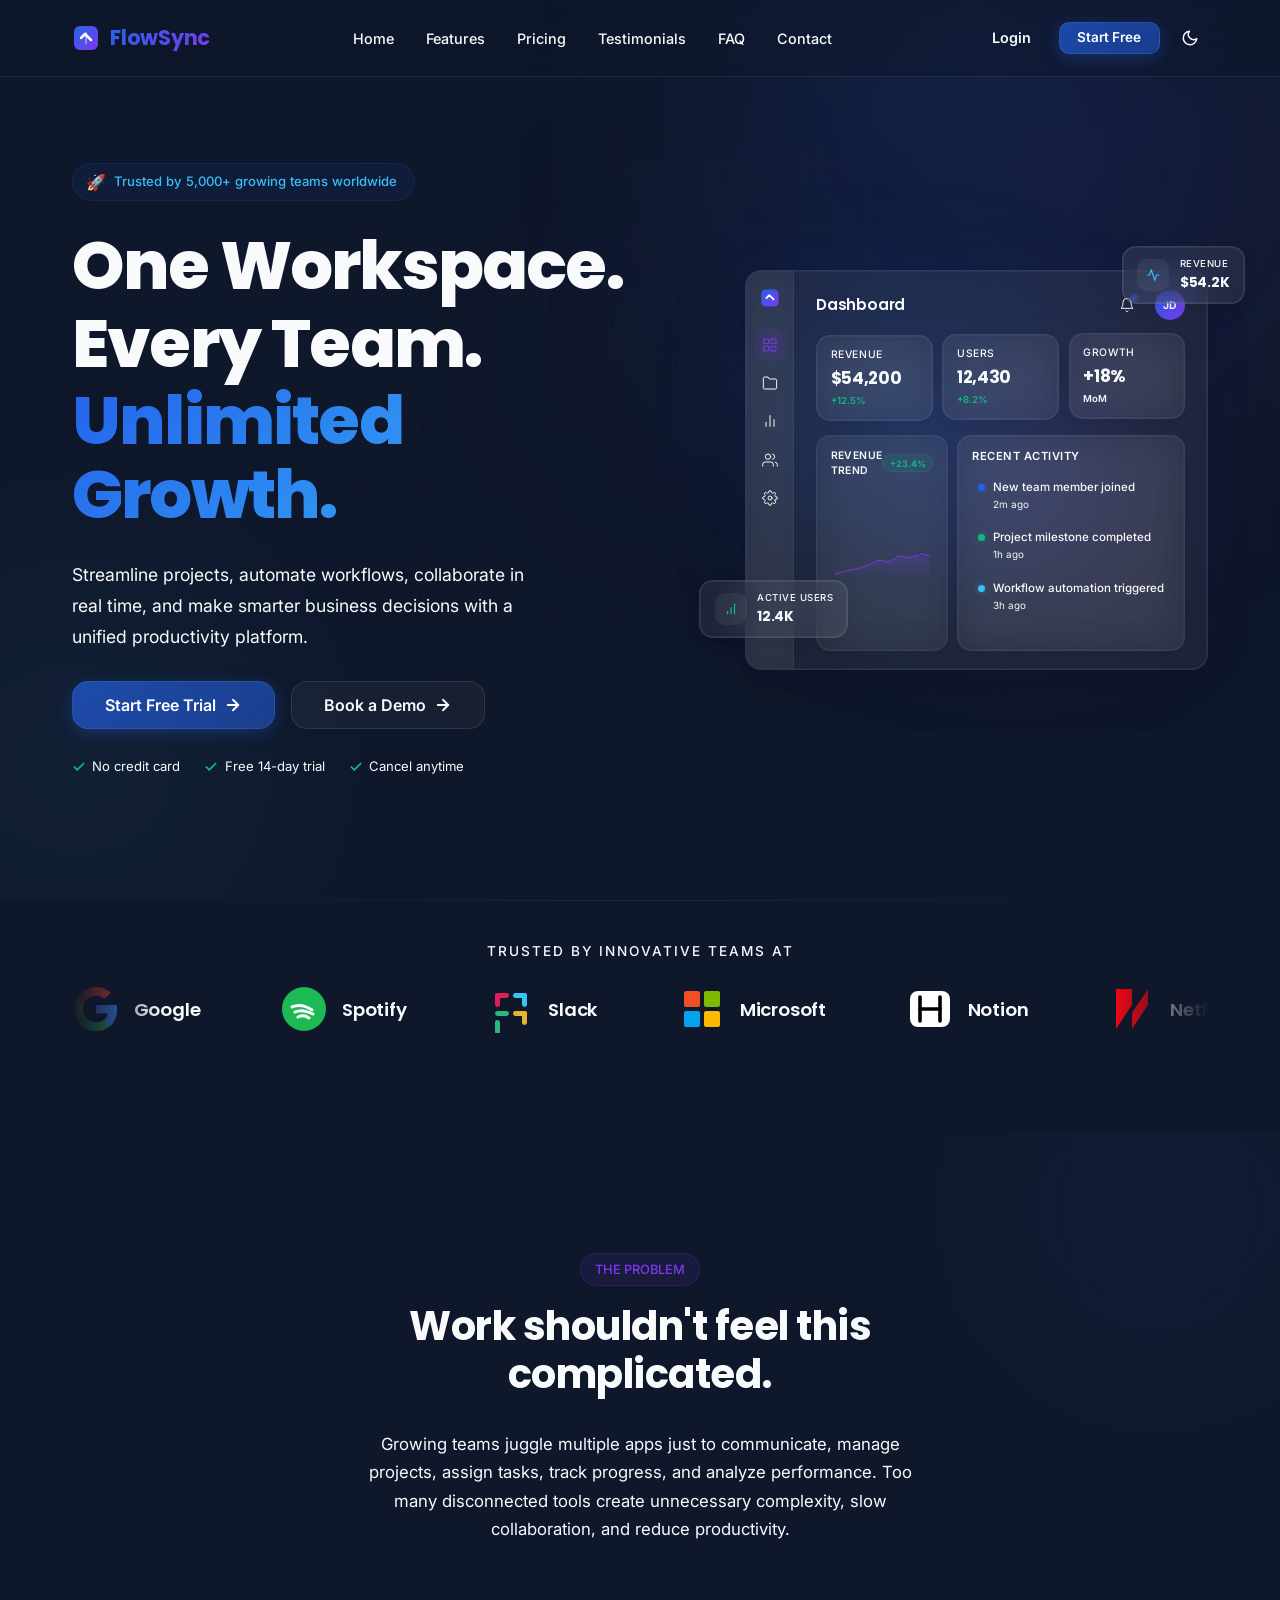
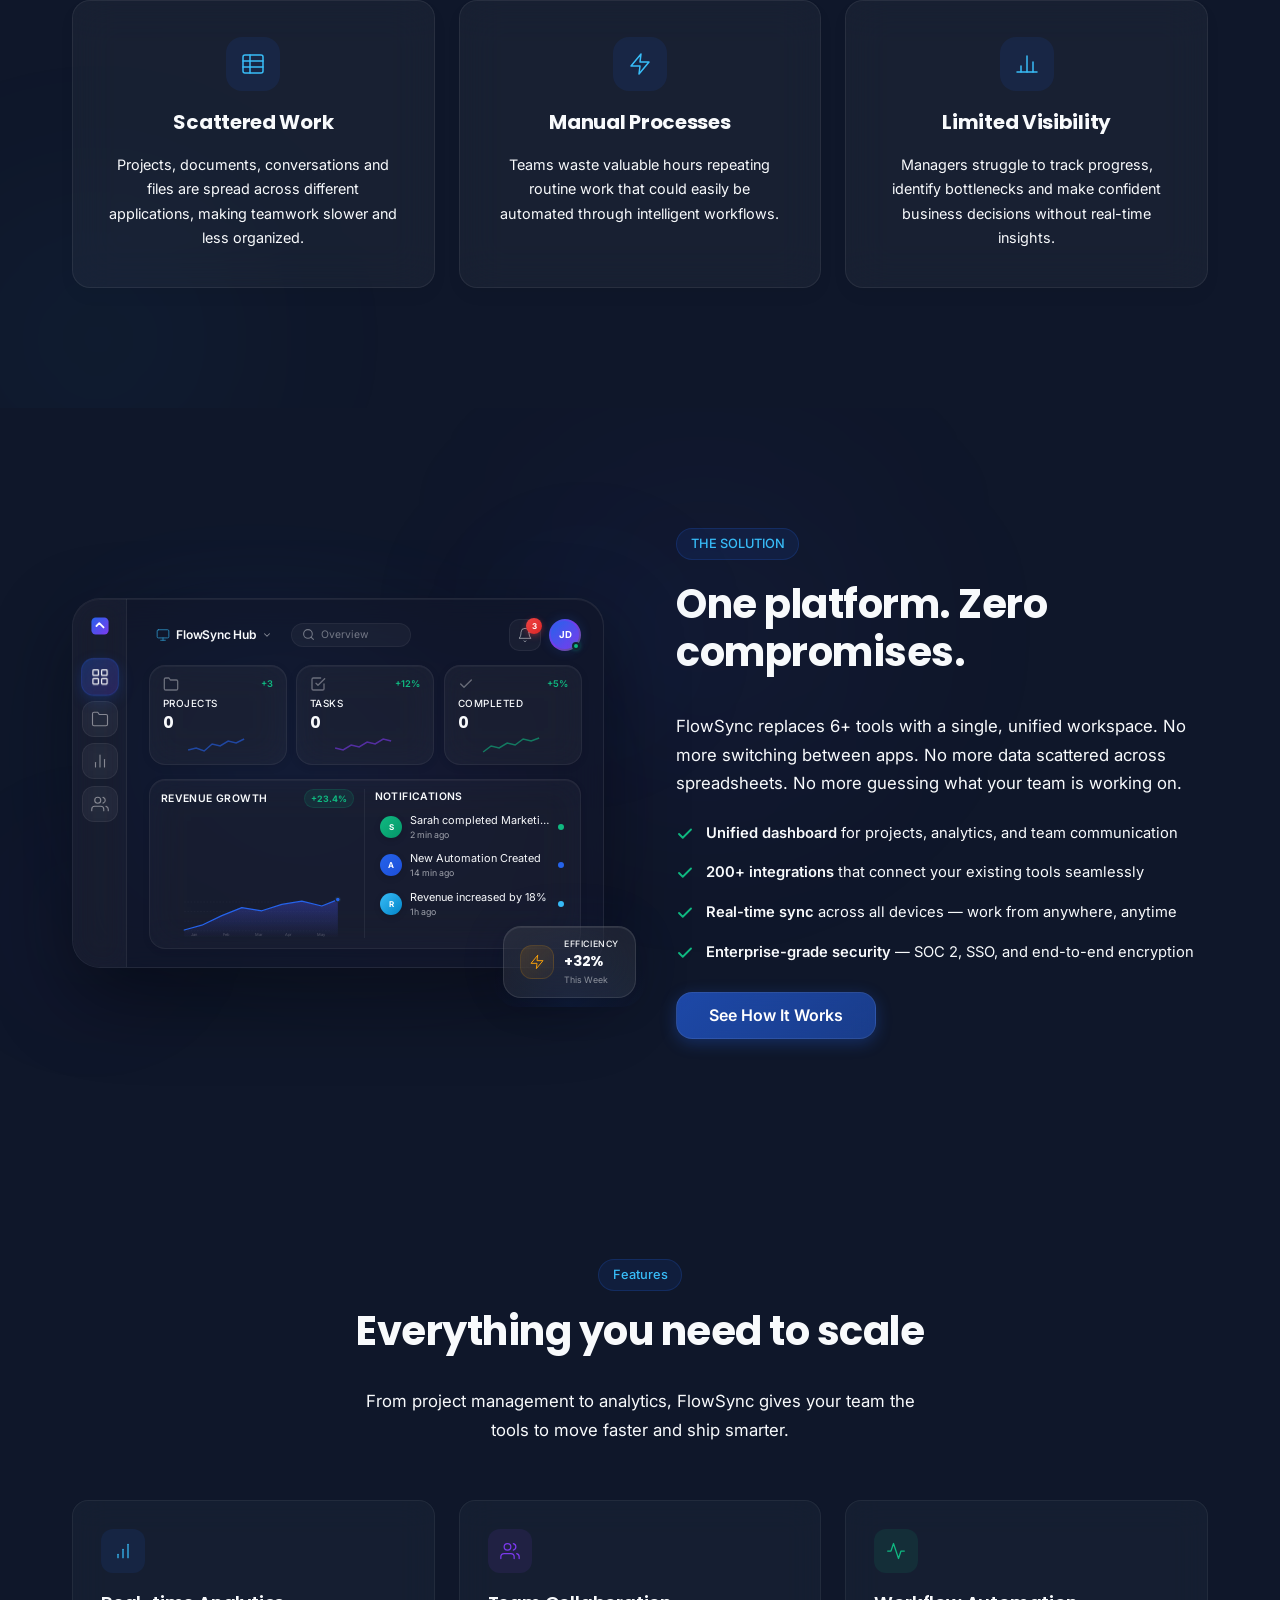
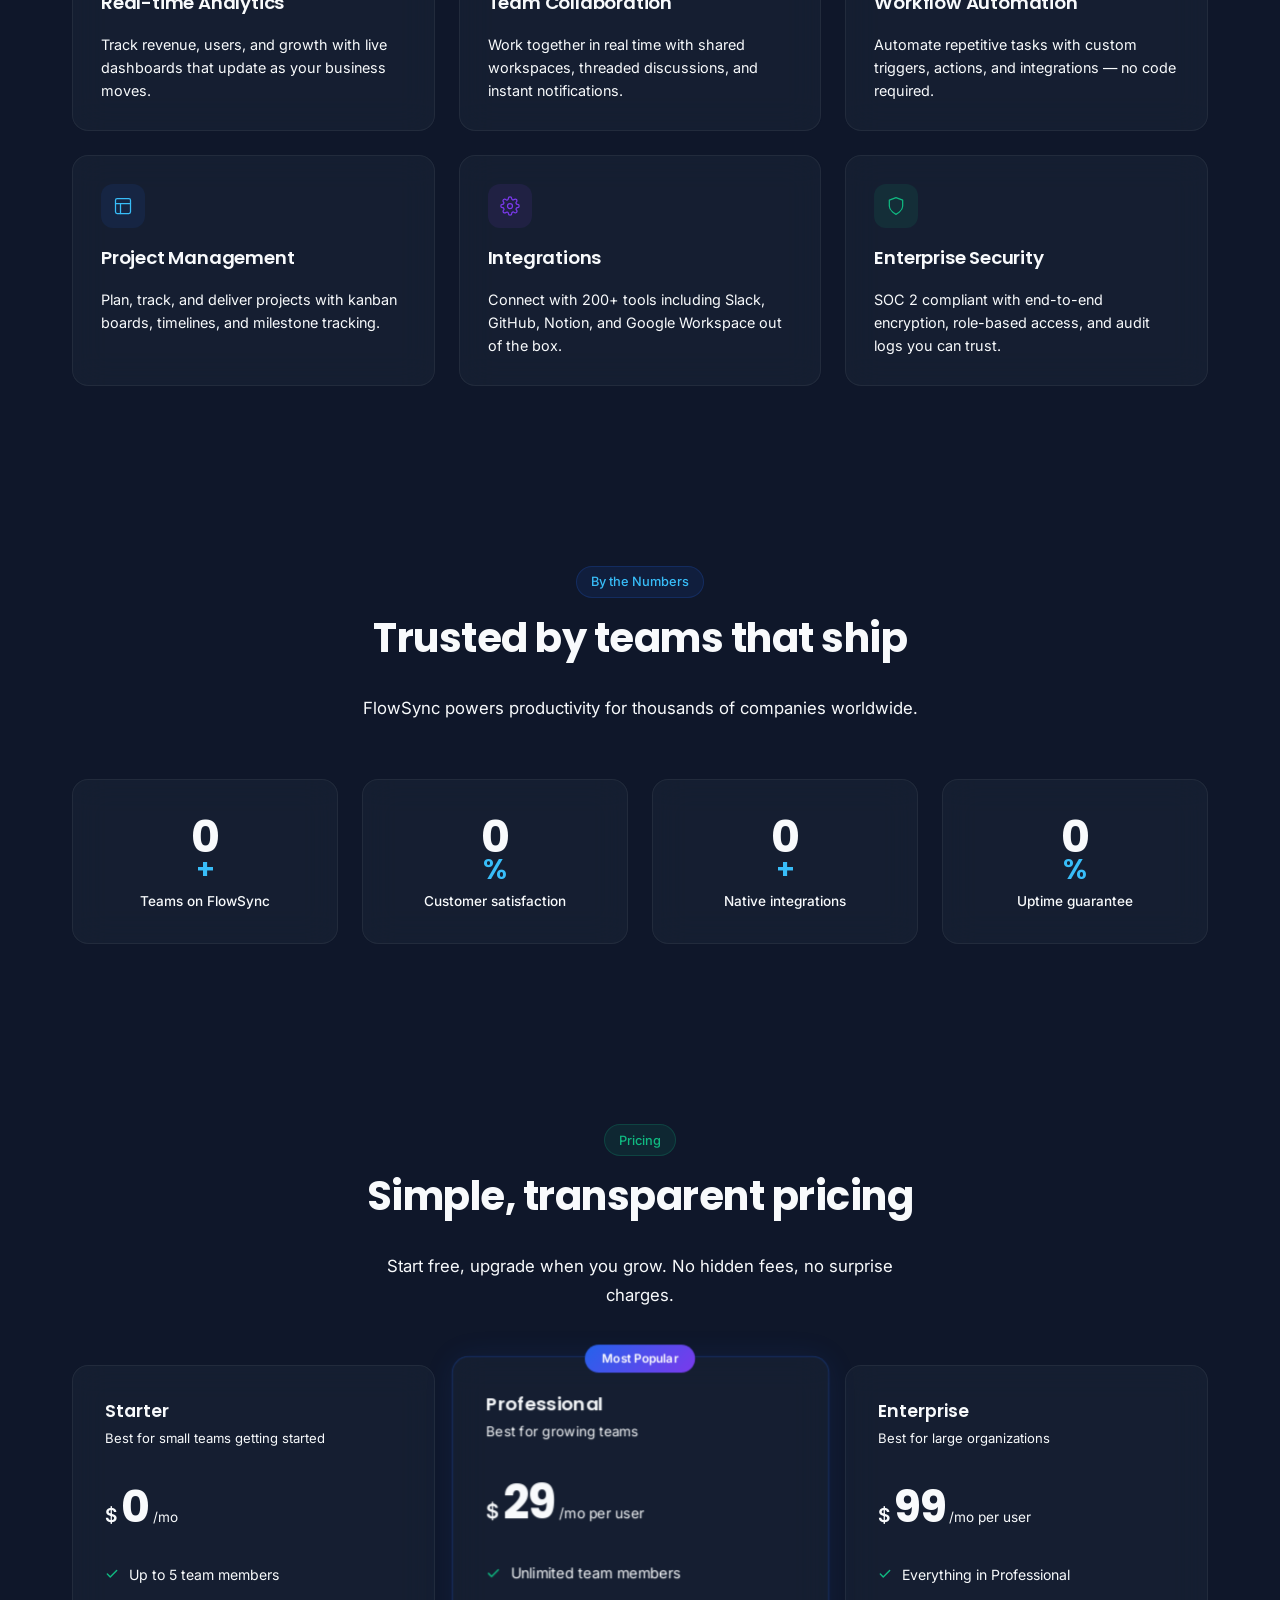
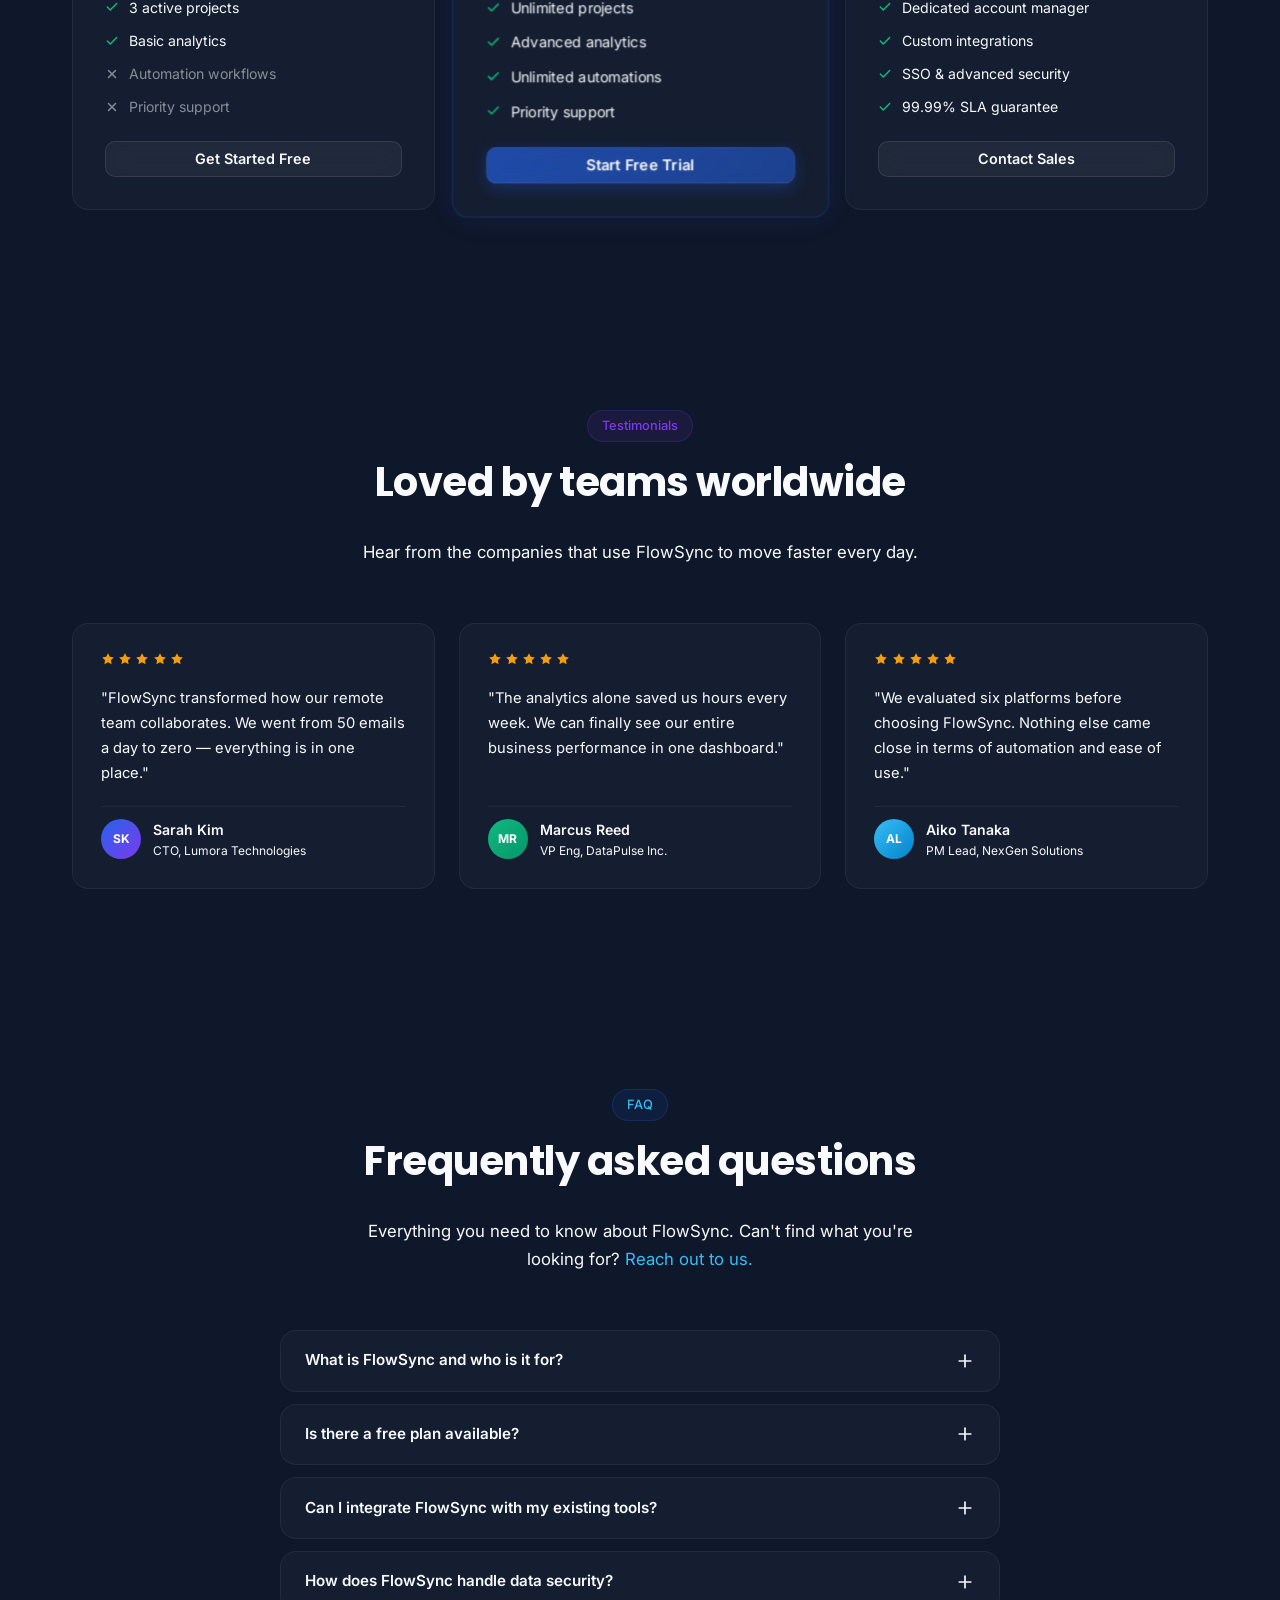
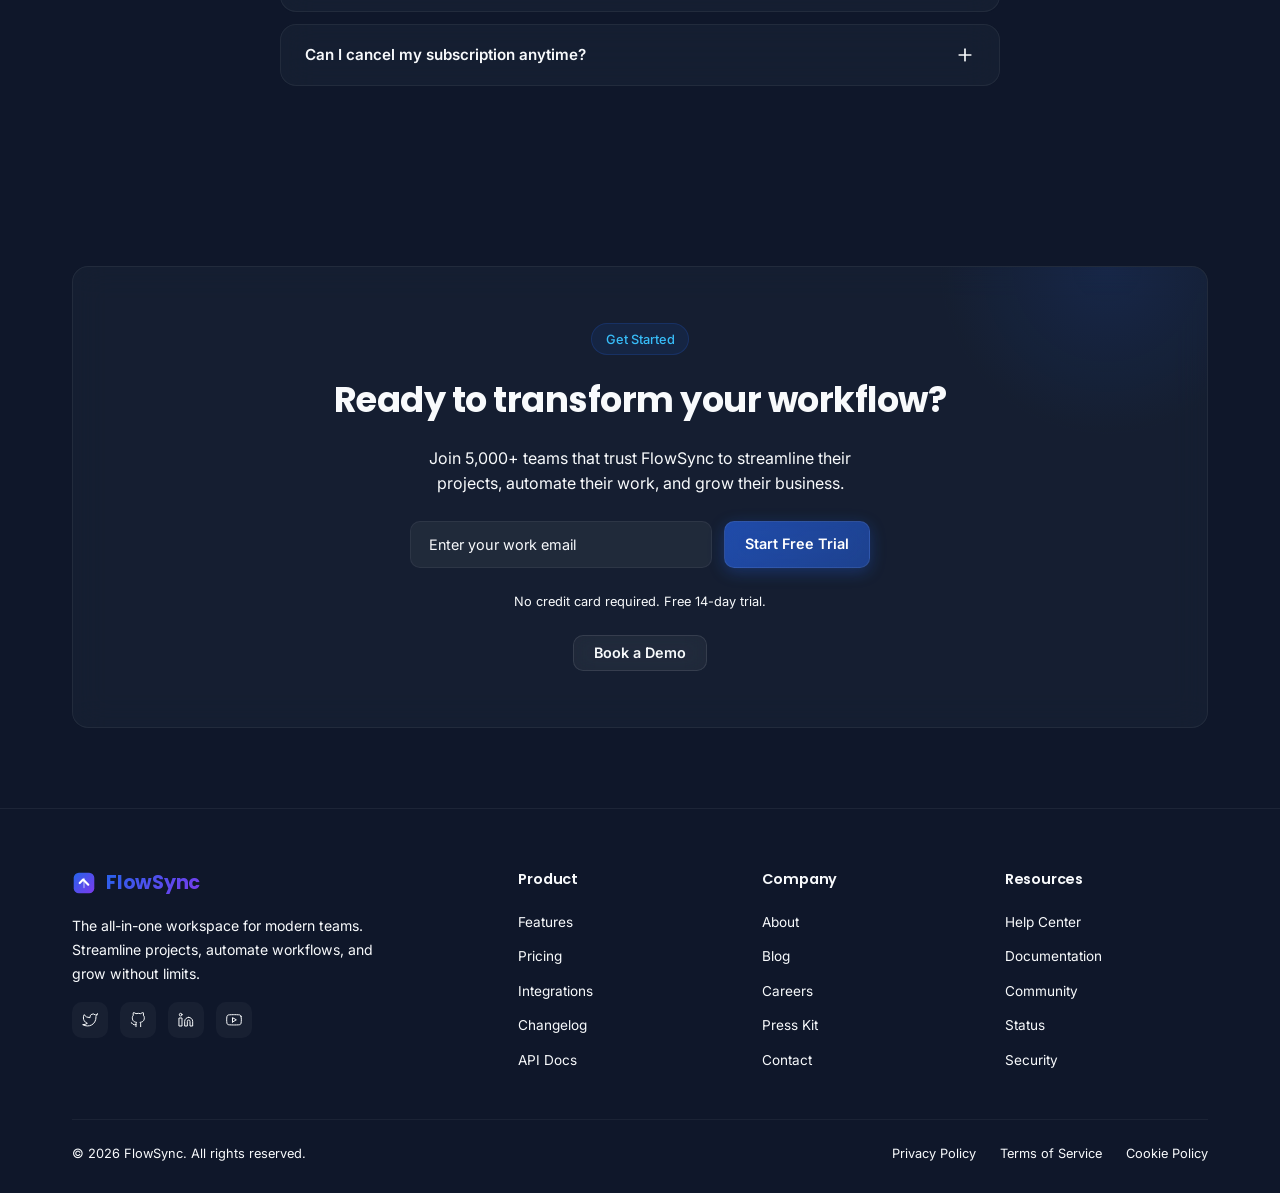
==== commit 9e540f4c: "fix: resolve search bar overlap by moving hover titles into search placeholder" ====
--- a/html/index.html
+++ b/html/index.html
@@ -743,13 +743,10 @@
                                             </div>
                                             <div class="dash-search">
                                                 <svg class="dash-search-icon" width="13" height="13" viewBox="0 0 24 24" fill="none" stroke="currentColor" stroke-width="2" stroke-linecap="round" stroke-linejoin="round"><circle cx="11" cy="11" r="8"/><line x1="21" y1="21" x2="16.65" y2="16.65"/></svg>
-                                                <input class="dash-search-input" type="text" placeholder="Search" aria-label="Search">
+                                                <input class="dash-search-input" id="dash-search-input" type="text" placeholder="Overview" aria-label="Search">
                                             </div>
                                         </div>
-                                        <h2 class="dash-header-title dash-header-default">Overview</h2>
-                                        <h2 class="dash-header-title dash-header-projects">Project Workspace</h2>
-                                        <h2 class="dash-header-title dash-header-automation">Automation Center</h2>
-                                        <h2 class="dash-header-title dash-header-analytics">Business Analytics</h2>
+
                                         <div class="dash-header-right">
                                             <button class="dash-notif-btn" aria-label="Notifications">
                                                 <svg width="16" height="16" viewBox="0 0 24 24" fill="none" stroke="currentColor" stroke-width="1.5" stroke-linecap="round" stroke-linejoin="round">
--- a/css/style.css
+++ b/css/style.css
@@ -1571,32 +1571,47 @@
 .dash-glow-bg::before {
     top: -10%;
     right: -10%;
-    background: radial-gradient(circle, rgba(37,99,235,0.12) 0%, transparent 70%);
+    background: radial-gradient(circle, rgba(37, 99, 235, 0.12) 0%, transparent 70%);
 }
 
 .dash-glow-bg::after {
     bottom: -10%;
     left: -10%;
-    background: radial-gradient(circle, rgba(124,58,237,0.10) 0%, transparent 70%);
+    background: radial-gradient(circle, rgba(124, 58, 237, 0.10) 0%, transparent 70%);
     animation-delay: -5s;
 }
 
 @keyframes glow-drift {
-    0% { transform: translate(0, 0) scale(1); }
-    50% { transform: translate(15px, -20px) scale(1.1); }
-    100% { transform: translate(-10px, 15px) scale(0.95); }
+    0% {
+        transform: translate(0, 0) scale(1);
+    }
+
+    50% {
+        transform: translate(15px, -20px) scale(1.1);
+    }
+
+    100% {
+        transform: translate(-10px, 15px) scale(0.95);
+    }
 }
 
 /* --- Dashboard Container --- */
 .solution-dash-wrapper {
     max-width: 540px;
     position: relative;
-    animation: dash-enter 0.6s cubic-bezier(0.16,1,0.3,1) both;
+    animation: dash-enter 0.6s cubic-bezier(0.16, 1, 0.3, 1) both;
 }
 
 @keyframes dash-enter {
-    from { opacity: 0; transform: translateY(20px) scale(0.98); }
-    to { opacity: 1; transform: translateY(0) scale(1); }
+    from {
+        opacity: 0;
+        transform: translateY(20px) scale(0.98);
+    }
+
+    to {
+        opacity: 1;
+        transform: translateY(0) scale(1);
+    }
 }
 
 .solution-dash-wrapper {
@@ -1611,12 +1626,12 @@
     height: 370px;
     position: relative;
     z-index: 1;
-    background: rgba(18,22,40,0.65);
+    background: rgba(18, 22, 40, 0.65);
     backdrop-filter: blur(24px);
     -webkit-backdrop-filter: blur(24px);
-    border: 1px solid rgba(255,255,255,0.08);
+    border: 1px solid rgba(255, 255, 255, 0.08);
     border-radius: 28px;
-    box-shadow: 0 30px 80px rgba(0,0,0,0.45), inset 0 1px 0 rgba(255,255,255,0.06);
+    box-shadow: 0 30px 80px rgba(0, 0, 0, 0.45), inset 0 1px 0 rgba(255, 255, 255, 0.06);
     overflow: hidden;
 }
 
@@ -1624,10 +1639,10 @@
 .solution-dash .dash-sidebar {
     width: 54px;
     flex-shrink: 0;
-    background: rgba(255,255,255,0.03);
+    background: rgba(255, 255, 255, 0.03);
     backdrop-filter: blur(12px);
     -webkit-backdrop-filter: blur(12px);
-    border-right: 1px solid rgba(255,255,255,0.06);
+    border-right: 1px solid rgba(255, 255, 255, 0.06);
     display: flex;
     flex-direction: column;
     align-items: center;
@@ -1643,30 +1658,30 @@
     align-items: center;
     justify-content: center;
     border-radius: 12px;
-    background: rgba(255,255,255,0.04);
+    background: rgba(255, 255, 255, 0.04);
     backdrop-filter: blur(12px);
     -webkit-backdrop-filter: blur(12px);
-    border: 1px solid rgba(255,255,255,0.06);
-    color: rgba(255,255,255,0.45);
-    transition: all 0.3s cubic-bezier(0.16,1,0.3,1);
+    border: 1px solid rgba(255, 255, 255, 0.06);
+    color: rgba(255, 255, 255, 0.45);
+    transition: all 0.3s cubic-bezier(0.16, 1, 0.3, 1);
     cursor: pointer;
     position: relative;
 }
 
 .solution-dash .dash-nav-item:hover {
     transform: translateY(-2px);
-    background: rgba(255,255,255,0.08);
-    border-color: rgba(255,255,255,0.12);
+    background: rgba(255, 255, 255, 0.08);
+    border-color: rgba(255, 255, 255, 0.12);
     color: #fff;
-    box-shadow: 0 4px 12px rgba(0,0,0,0.2);
+    box-shadow: 0 4px 12px rgba(0, 0, 0, 0.2);
 }
 
 .solution-dash .dash-nav-item.active {
-    background: linear-gradient(135deg, rgba(37,99,235,0.25), rgba(124,58,237,0.2));
-    border-color: rgba(37,99,235,0.3);
+    background: linear-gradient(135deg, rgba(37, 99, 235, 0.25), rgba(124, 58, 237, 0.2));
+    border-color: rgba(37, 99, 235, 0.3);
     color: #fff;
     transform: scale(1.05);
-    box-shadow: 0 4px 14px rgba(37,99,235,0.22), inset 0 0 20px rgba(37,99,235,0.06);
+    box-shadow: 0 4px 14px rgba(37, 99, 235, 0.22), inset 0 0 20px rgba(37, 99, 235, 0.06);
 }
 
 /* --- Header Row --- */
@@ -1688,26 +1703,9 @@
     z-index: 1;
 }
 
-.solution-dash .dash-header-title {
-    position: absolute;
-    left: 50%;
-    top: 50%;
-    transform: translate(-50%, -50%);
-    transition: opacity 0.35s ease;
-    z-index: 0;
-    font-size: 0.82rem;
-    color: rgba(255,255,255,0.6);
-    font-weight: 500;
-}
-
-.dash-header-projects,
-.dash-header-automation,
-.dash-header-analytics {
-    opacity: 0;
-    pointer-events: none;
-}
 
 /* --- Workspace Selector --- */
+
 .dash-workspace {
     display: flex;
     align-items: center;
@@ -1719,7 +1717,7 @@
 }
 
 .dash-workspace:hover {
-    background: rgba(255,255,255,0.04);
+    background: rgba(255, 255, 255, 0.04);
 }
 
 .dash-workspace-icon {
@@ -1746,8 +1744,8 @@
     display: flex;
     align-items: center;
     gap: 0.35rem;
-    background: rgba(255,255,255,0.04);
-    border: 1px solid rgba(255,255,255,0.05);
+    background: rgba(255, 255, 255, 0.04);
+    border: 1px solid rgba(255, 255, 255, 0.05);
     border-radius: 20px;
     padding: 0.2rem 0.6rem;
     transition: all 0.3s ease;
@@ -1755,8 +1753,8 @@
 }
 
 .dash-search:focus-within {
-    background: rgba(255,255,255,0.07);
-    border-color: rgba(37,99,235,0.25);
+    background: rgba(255, 255, 255, 0.07);
+    border-color: rgba(37, 99, 235, 0.25);
     flex: 0 1 160px;
 }
 
@@ -1798,16 +1796,16 @@
     align-items: center;
     justify-content: center;
     border-radius: 10px;
-    background: rgba(255,255,255,0.04);
-    border: 1px solid rgba(255,255,255,0.06);
-    color: rgba(255,255,255,0.5);
+    background: rgba(255, 255, 255, 0.04);
+    border: 1px solid rgba(255, 255, 255, 0.06);
+    color: rgba(255, 255, 255, 0.5);
     transition: all 0.3s ease;
     cursor: pointer;
 }
 
 .solution-dash .dash-notif-btn:hover {
-    background: rgba(255,255,255,0.08);
-    border-color: rgba(255,255,255,0.12);
+    background: rgba(255, 255, 255, 0.08);
+    border-color: rgba(255, 255, 255, 0.12);
     color: #fff;
 }
 
@@ -1825,7 +1823,7 @@
     display: flex;
     align-items: center;
     justify-content: center;
-    box-shadow: 0 2px 6px rgba(239,68,68,0.4);
+    box-shadow: 0 2px 6px rgba(239, 68, 68, 0.4);
 }
 
 .dash-notif-badge.pulse {
@@ -1833,8 +1831,15 @@
 }
 
 @keyframes notif-pulse {
-    0%, 100% { box-shadow: 0 2px 6px rgba(239,68,68,0.4); }
-    50% { box-shadow: 0 2px 12px rgba(239,68,68,0.7); }
+
+    0%,
+    100% {
+        box-shadow: 0 2px 6px rgba(239, 68, 68, 0.4);
+    }
+
+    50% {
+        box-shadow: 0 2px 12px rgba(239, 68, 68, 0.7);
+    }
 }
 
 /* --- Notification Dot --- */
@@ -1846,7 +1851,7 @@
     height: 6px;
     border-radius: 50%;
     background: var(--success);
-    border: 1.5px solid rgba(18,22,40,0.9);
+    border: 1.5px solid rgba(18, 22, 40, 0.9);
 }
 
 /* --- Avatar Ring --- */
@@ -1855,8 +1860,8 @@
     height: 32px;
     border-radius: 50%;
     padding: 2px;
-    background: linear-gradient(135deg, #2563EB, #7C3AED, rgba(255,255,255,0.3));
-    box-shadow: 0 0 12px rgba(37,99,235,0.2);
+    background: linear-gradient(135deg, #2563EB, #7C3AED, rgba(255, 255, 255, 0.3));
+    box-shadow: 0 0 12px rgba(37, 99, 235, 0.2);
 }
 
 .dash-avatar-ring .dash-avatar {
@@ -1882,40 +1887,55 @@
     height: 8px;
     border-radius: 50%;
     background: var(--success);
-    border: 2px solid rgba(18,22,40,0.9);
-    box-shadow: 0 0 4px rgba(16,185,129,0.4);
+    border: 2px solid rgba(18, 22, 40, 0.9);
+    box-shadow: 0 0 4px rgba(16, 185, 129, 0.4);
 }
 
 /* ===== KPI Cards ===== */
 .solution-dash .dash-stat-card {
-    background: rgba(255,255,255,0.04);
+    background: rgba(255, 255, 255, 0.04);
     backdrop-filter: blur(16px);
     -webkit-backdrop-filter: blur(16px);
-    border: 1px solid rgba(255,255,255,0.06);
+    border: 1px solid rgba(255, 255, 255, 0.06);
     border-radius: 16px;
     padding: 0.6rem 0.8rem;
     display: flex;
     flex-direction: column;
     gap: 0.15rem;
-    transition: all 0.4s cubic-bezier(0.16,1,0.3,1);
-    animation: stat-enter 0.5s cubic-bezier(0.16,1,0.3,1) both;
-    box-shadow: 0 2px 8px rgba(0,0,0,0.08), inset 0 1px 0 rgba(255,255,255,0.04);
-}
-
-.solution-dash .dash-stat-card:nth-child(1) { animation-delay: 0.05s; }
-.solution-dash .dash-stat-card:nth-child(2) { animation-delay: 0.15s; }
-.solution-dash .dash-stat-card:nth-child(3) { animation-delay: 0.25s; }
+    transition: all 0.4s cubic-bezier(0.16, 1, 0.3, 1);
+    animation: stat-enter 0.5s cubic-bezier(0.16, 1, 0.3, 1) both;
+    box-shadow: 0 2px 8px rgba(0, 0, 0, 0.08), inset 0 1px 0 rgba(255, 255, 255, 0.04);
+}
+
+.solution-dash .dash-stat-card:nth-child(1) {
+    animation-delay: 0.05s;
+}
+
+.solution-dash .dash-stat-card:nth-child(2) {
+    animation-delay: 0.15s;
+}
+
+.solution-dash .dash-stat-card:nth-child(3) {
+    animation-delay: 0.25s;
+}
 
 @keyframes stat-enter {
-    from { opacity: 0; transform: translateY(12px) scale(0.96); }
-    to { opacity: 1; transform: translateY(0) scale(1); }
+    from {
+        opacity: 0;
+        transform: translateY(12px) scale(0.96);
+    }
+
+    to {
+        opacity: 1;
+        transform: translateY(0) scale(1);
+    }
 }
 
 .solution-dash .dash-stat-card:hover {
     transform: translateY(-2px) scale(1.01);
-    border-color: rgba(37,99,235,0.2);
-    background: rgba(255,255,255,0.06);
-    box-shadow: 0 8px 24px rgba(37,99,235,0.1), inset 0 1px 0 rgba(255,255,255,0.06);
+    border-color: rgba(37, 99, 235, 0.2);
+    background: rgba(255, 255, 255, 0.06);
+    box-shadow: 0 8px 24px rgba(37, 99, 235, 0.1), inset 0 1px 0 rgba(255, 255, 255, 0.06);
 }
 
 /* Stat icon row */
@@ -1929,7 +1949,7 @@
 .solution-dash .stat-icon {
     width: 16px;
     height: 16px;
-    color: rgba(255,255,255,0.35);
+    color: rgba(255, 255, 255, 0.35);
     flex-shrink: 0;
 }
 
@@ -1955,8 +1975,13 @@
     font-weight: 600;
 }
 
-.solution-dash .stat-up { color: var(--success); }
-.solution-dash .stat-down { color: var(--danger); }
+.solution-dash .stat-up {
+    color: var(--success);
+}
+
+.solution-dash .stat-down {
+    color: var(--danger);
+}
 
 /* Sparkline */
 .solution-dash .stat-sparkline {
@@ -1972,12 +1997,12 @@
     gap: 0;
     padding: 0.6rem 0.7rem;
     overflow: hidden;
-    background: rgba(255,255,255,0.03);
+    background: rgba(255, 255, 255, 0.03);
     backdrop-filter: blur(18px);
     -webkit-backdrop-filter: blur(18px);
-    border: 1px solid rgba(255,255,255,0.06);
+    border: 1px solid rgba(255, 255, 255, 0.06);
     border-radius: 16px;
-    box-shadow: 0 2px 8px rgba(0,0,0,0.06), inset 0 1px 0 rgba(255,255,255,0.04);
+    box-shadow: 0 2px 8px rgba(0, 0, 0, 0.06), inset 0 1px 0 rgba(255, 255, 255, 0.04);
 }
 
 /* --- Chart side --- */
@@ -1987,7 +2012,7 @@
     flex-direction: column;
     gap: 0.25rem;
     padding-right: 0.6rem;
-    border-right: 1px solid rgba(255,255,255,0.06);
+    border-right: 1px solid rgba(255, 255, 255, 0.06);
     min-height: 0;
     overflow: hidden;
 }
@@ -2010,16 +2035,16 @@
     font-size: 0.55rem;
     font-weight: 700;
     color: var(--success);
-    background: rgba(16,185,129,0.1);
+    background: rgba(16, 185, 129, 0.1);
     padding: 0.1rem 0.4rem;
     border-radius: 10px;
-    border: 1px solid rgba(16,185,129,0.15);
+    border: 1px solid rgba(16, 185, 129, 0.15);
 }
 
 .dash-chart-panel .panel-badge.status-active {
-    background: rgba(16,185,129,0.12);
+    background: rgba(16, 185, 129, 0.12);
     color: var(--success);
-    border-color: rgba(16,185,129,0.2);
+    border-color: rgba(16, 185, 129, 0.2);
 }
 
 /* Chart wrapper + SVG */
@@ -2057,13 +2082,21 @@
 }
 
 @keyframes draw-line {
-    to { stroke-dashoffset: 0; }
-}
+    to {
+        stroke-dashoffset: 0;
+    }
+}
+
 @keyframes glow-in {
-    to { opacity: 1; }
-}
+    to {
+        opacity: 1;
+    }
+}
+
 @keyframes dot-appear {
-    to { opacity: 1; }
+    to {
+        opacity: 1;
+    }
 }
 
 /* Chart tooltip */
@@ -2071,9 +2104,9 @@
     position: absolute;
     top: 0;
     right: 6px;
-    background: rgba(0,0,0,0.7);
+    background: rgba(0, 0, 0, 0.7);
     backdrop-filter: blur(8px);
-    border: 1px solid rgba(255,255,255,0.08);
+    border: 1px solid rgba(255, 255, 255, 0.08);
     border-radius: 8px;
     padding: 0.25rem 0.5rem;
     display: flex;
@@ -2099,7 +2132,7 @@
 
 .chart-tooltip-label {
     font-size: 0.55rem;
-    color: rgba(255,255,255,0.5);
+    color: rgba(255, 255, 255, 0.5);
 }
 
 /* --- Activity / Notifications side --- */
@@ -2128,20 +2161,35 @@
     padding: 0.2rem 0.35rem;
     border-radius: 10px;
     transition: all 0.3s ease;
-    animation: notif-slide-in 0.4s cubic-bezier(0.16,1,0.3,1) both;
-}
-
-.notif-item:nth-child(1) { animation-delay: 0.1s; }
-.notif-item:nth-child(2) { animation-delay: 0.2s; }
-.notif-item:nth-child(3) { animation-delay: 0.3s; }
+    animation: notif-slide-in 0.4s cubic-bezier(0.16, 1, 0.3, 1) both;
+}
+
+.notif-item:nth-child(1) {
+    animation-delay: 0.1s;
+}
+
+.notif-item:nth-child(2) {
+    animation-delay: 0.2s;
+}
+
+.notif-item:nth-child(3) {
+    animation-delay: 0.3s;
+}
 
 @keyframes notif-slide-in {
-    from { opacity: 0; transform: translateX(-8px); }
-    to { opacity: 1; transform: translateX(0); }
+    from {
+        opacity: 0;
+        transform: translateX(-8px);
+    }
+
+    to {
+        opacity: 1;
+        transform: translateX(0);
+    }
 }
 
 .notif-item:hover {
-    background: rgba(255,255,255,0.04);
+    background: rgba(255, 255, 255, 0.04);
 }
 
 .notif-avatar {
@@ -2155,7 +2203,7 @@
     font-weight: 700;
     color: #fff;
     flex-shrink: 0;
-    box-shadow: 0 2px 6px rgba(0,0,0,0.15);
+    box-shadow: 0 2px 6px rgba(0, 0, 0, 0.15);
 }
 
 .notif-body {
@@ -2188,9 +2236,17 @@
     flex-shrink: 0;
 }
 
-.notif-dot-green { background: var(--success); }
-.notif-dot-blue { background: var(--color-primary); }
-.notif-dot-cyan { background: var(--accent); }
+.notif-dot-green {
+    background: var(--success);
+}
+
+.notif-dot-blue {
+    background: var(--color-primary);
+}
+
+.notif-dot-cyan {
+    background: var(--accent);
+}
 
 /* ===== Activity Timeline (projects, automation, analytics panels) ===== */
 .activity-timeline {
@@ -2206,17 +2262,35 @@
     gap: 0.5rem;
     position: relative;
     padding: 0.2rem 0;
-    animation: tl-enter 0.4s cubic-bezier(0.16,1,0.3,1) both;
-}
-
-.tl-item:nth-child(1) { animation-delay: 0.1s; }
-.tl-item:nth-child(2) { animation-delay: 0.18s; }
-.tl-item:nth-child(3) { animation-delay: 0.26s; }
-.tl-item:nth-child(4) { animation-delay: 0.34s; }
+    animation: tl-enter 0.4s cubic-bezier(0.16, 1, 0.3, 1) both;
+}
+
+.tl-item:nth-child(1) {
+    animation-delay: 0.1s;
+}
+
+.tl-item:nth-child(2) {
+    animation-delay: 0.18s;
+}
+
+.tl-item:nth-child(3) {
+    animation-delay: 0.26s;
+}
+
+.tl-item:nth-child(4) {
+    animation-delay: 0.34s;
+}
 
 @keyframes tl-enter {
-    from { opacity: 0; transform: translateY(6px); }
-    to { opacity: 1; transform: translateY(0); }
+    from {
+        opacity: 0;
+        transform: translateY(6px);
+    }
+
+    to {
+        opacity: 1;
+        transform: translateY(0);
+    }
 }
 
 .tl-dot {
@@ -2230,11 +2304,30 @@
     box-shadow: 0 0 6px currentColor;
 }
 
-.tl-blue { background: var(--color-primary); color: var(--color-primary); }
-.tl-green { background: var(--success); color: var(--success); }
-.tl-cyan { background: var(--accent); color: var(--accent); }
-.tl-violet { background: var(--violet); color: var(--violet); }
-.tl-purple { background: var(--violet); color: var(--violet); }
+.tl-blue {
+    background: var(--color-primary);
+    color: var(--color-primary);
+}
+
+.tl-green {
+    background: var(--success);
+    color: var(--success);
+}
+
+.tl-cyan {
+    background: var(--accent);
+    color: var(--accent);
+}
+
+.tl-violet {
+    background: var(--violet);
+    color: var(--violet);
+}
+
+.tl-purple {
+    background: var(--violet);
+    color: var(--violet);
+}
 
 .tl-line {
     position: absolute;
@@ -2242,7 +2335,7 @@
     top: 10px;
     width: 1px;
     height: calc(100% - 6px);
-    background: rgba(255,255,255,0.06);
+    background: rgba(255, 255, 255, 0.06);
     z-index: 0;
 }
 
@@ -2277,34 +2370,41 @@
     display: flex;
     align-items: center;
     gap: 0.6rem;
-    background: rgba(255,255,255,0.07);
+    background: rgba(255, 255, 255, 0.07);
     backdrop-filter: blur(24px);
     -webkit-backdrop-filter: blur(24px);
-    border: 1px solid rgba(255,255,255,0.1);
+    border: 1px solid rgba(255, 255, 255, 0.1);
     border-radius: 18px;
     padding: 0.65rem 1rem;
-    box-shadow: 0 8px 32px rgba(0,0,0,0.2), 0 0 60px rgba(37,99,235,0.06), inset 0 1px 0 rgba(255,255,255,0.08);
+    box-shadow: 0 8px 32px rgba(0, 0, 0, 0.2), 0 0 60px rgba(37, 99, 235, 0.06), inset 0 1px 0 rgba(255, 255, 255, 0.08);
     z-index: 3;
     animation: float-card-float 5s ease-in-out infinite;
-    transition: all 0.4s cubic-bezier(0.16,1,0.3,1);
+    transition: all 0.4s cubic-bezier(0.16, 1, 0.3, 1);
 }
 
 @keyframes float-card-float {
-    0%, 100% { transform: translateY(0); }
-    50% { transform: translateY(-6px); }
+
+    0%,
+    100% {
+        transform: translateY(0);
+    }
+
+    50% {
+        transform: translateY(-6px);
+    }
 }
 
 .solution-float-card:hover {
     transform: translateY(-6px) scale(1.03);
-    border-color: rgba(37,99,235,0.2);
-    box-shadow: 0 12px 40px rgba(0,0,0,0.25), 0 0 60px rgba(37,99,235,0.1);
+    border-color: rgba(37, 99, 235, 0.2);
+    box-shadow: 0 12px 40px rgba(0, 0, 0, 0.25), 0 0 60px rgba(37, 99, 235, 0.1);
 }
 
 .float-card-glow {
     position: absolute;
     inset: -10px -10px;
     border-radius: 24px;
-    background: radial-gradient(circle at 50% 100%, rgba(37,99,235,0.08) 0%, transparent 70%);
+    background: radial-gradient(circle at 50% 100%, rgba(37, 99, 235, 0.08) 0%, transparent 70%);
     pointer-events: none;
 }
 
@@ -2315,8 +2415,8 @@
     align-items: center;
     justify-content: center;
     border-radius: 12px;
-    background: linear-gradient(135deg, rgba(245,158,11,0.15), rgba(245,158,11,0.05));
-    border: 1px solid rgba(245,158,11,0.15);
+    background: linear-gradient(135deg, rgba(245, 158, 11, 0.15), rgba(245, 158, 11, 0.05));
+    border: 1px solid rgba(245, 158, 11, 0.15);
     color: #F59E0B;
     flex-shrink: 0;
     position: relative;
@@ -3811,22 +3911,22 @@
 }
 
 [data-theme="light"] .solution-dash {
-    background: rgba(255,255,255,0.35);
+    background: rgba(255, 255, 255, 0.35);
     border-color: rgba(124, 58, 237, 0.12);
     backdrop-filter: blur(20px);
     -webkit-backdrop-filter: blur(20px);
-    box-shadow: 0 8px 32px rgba(0,0,0,0.06);
+    box-shadow: 0 8px 32px rgba(0, 0, 0, 0.06);
 }
 
 [data-theme="light"] .solution-dash .dash-sidebar {
-    background: rgba(248,250,252,0.4);
+    background: rgba(248, 250, 252, 0.4);
     border-right-color: rgba(124, 58, 237, 0.1);
     backdrop-filter: blur(12px);
     -webkit-backdrop-filter: blur(12px);
 }
 
 [data-theme="light"] .solution-dash .dash-nav-item {
-    background: rgba(255,255,255,0.3);
+    background: rgba(255, 255, 255, 0.3);
     border-color: rgba(124, 58, 237, 0.1);
     backdrop-filter: blur(8px);
     -webkit-backdrop-filter: blur(8px);
@@ -3840,10 +3940,10 @@
 }
 
 [data-theme="light"] .solution-dash .dash-nav-item.active {
-    background: linear-gradient(135deg, rgba(37,99,235,0.12), rgba(124,58,237,0.1));
-    border-color: rgba(37,99,235,0.2);
+    background: linear-gradient(135deg, rgba(37, 99, 235, 0.12), rgba(124, 58, 237, 0.1));
+    border-color: rgba(37, 99, 235, 0.2);
     color: var(--color-primary);
-    box-shadow: 0 2px 8px rgba(37,99,235,0.08);
+    box-shadow: 0 2px 8px rgba(37, 99, 235, 0.08);
 }
 
 [data-theme="light"] [data-dash-state="automation"] .dash-nav-projects.active,
@@ -3863,33 +3963,33 @@
 }
 
 [data-theme="light"] .solution-dash .dash-chart-panel {
-    background: rgba(255,255,255,0.4);
+    background: rgba(255, 255, 255, 0.4);
     border-color: rgba(124, 58, 237, 0.08);
     backdrop-filter: blur(12px);
     -webkit-backdrop-filter: blur(12px);
 }
 
 [data-theme="light"] .solution-dash .dash-stat-card {
-    background: rgba(255,255,255,0.4);
+    background: rgba(255, 255, 255, 0.4);
     border-color: rgba(124, 58, 237, 0.08);
     backdrop-filter: blur(8px);
     -webkit-backdrop-filter: blur(8px);
 }
 
 [data-theme="light"] .solution-dash .dash-search {
-    background: rgba(255,255,255,0.3);
+    background: rgba(255, 255, 255, 0.3);
     border-color: rgba(124, 58, 237, 0.08);
     backdrop-filter: blur(8px);
     -webkit-backdrop-filter: blur(8px);
 }
 
 [data-theme="light"] .solution-dash .dash-search:focus-within {
-    border-color: rgba(124,58,237,0.2);
-    background: rgba(255,255,255,0.5);
+    border-color: rgba(124, 58, 237, 0.2);
+    background: rgba(255, 255, 255, 0.5);
 }
 
 [data-theme="light"] .solution-dash .dash-notif-btn {
-    background: rgba(255,255,255,0.3);
+    background: rgba(255, 255, 255, 0.3);
     border-color: rgba(124, 58, 237, 0.1);
     backdrop-filter: blur(8px);
     -webkit-backdrop-filter: blur(8px);
@@ -3912,7 +4012,7 @@
 }
 
 [data-theme="light"] .dash-search:focus-within {
-    border-color: rgba(37,99,235,0.2);
+    border-color: rgba(37, 99, 235, 0.2);
     background: var(--bg-primary);
 }
 
@@ -3925,7 +4025,7 @@
 }
 
 [data-theme="light"] .dash-avatar-ring {
-    box-shadow: 0 0 8px rgba(37,99,235,0.1);
+    box-shadow: 0 0 8px rgba(37, 99, 235, 0.1);
 }
 
 [data-theme="light"] .dash-notif-badge.pulse {
@@ -3941,7 +4041,7 @@
 }
 
 [data-theme="light"] .solution-dash .dash-stat-card:hover {
-    background: rgba(124,58,237,0.08);
+    background: rgba(124, 58, 237, 0.08);
     border-color: rgba(124, 58, 237, 0.2);
 }
 
@@ -3963,7 +4063,7 @@
 }
 
 [data-theme="light"] .chart-tooltip {
-    background: rgba(255,255,255,0.9);
+    background: rgba(255, 255, 255, 0.9);
     border-color: rgba(124, 58, 237, 0.1);
     backdrop-filter: none;
     -webkit-backdrop-filter: none;
@@ -3978,21 +4078,21 @@
 }
 
 [data-theme="light"] .solution-float-card {
-    background: rgba(255,255,255,0.45);
+    background: rgba(255, 255, 255, 0.45);
     border-color: rgba(124, 58, 237, 0.1);
     backdrop-filter: blur(14px);
     -webkit-backdrop-filter: blur(14px);
-    box-shadow: 0 4px 12px rgba(0,0,0,0.04);
+    box-shadow: 0 4px 12px rgba(0, 0, 0, 0.04);
 }
 
 [data-theme="light"] .solution-float-card:hover {
     border-color: rgba(124, 58, 237, 0.2);
-    box-shadow: 0 8px 24px rgba(0,0,0,0.06);
+    box-shadow: 0 8px 24px rgba(0, 0, 0, 0.06);
 }
 
 [data-theme="light"] .float-card-icon-efficiency {
-    background: rgba(245,158,11,0.08);
-    border-color: rgba(245,158,11,0.15);
+    background: rgba(245, 158, 11, 0.08);
+    border-color: rgba(245, 158, 11, 0.15);
     color: #D97706;
 }
 
--- a/css/responsive.css
+++ b/css/responsive.css
@@ -421,9 +421,7 @@
         display: none;
     }
 
-    .solution-dash .dash-header-title {
-        font-size: 0.72rem;
-    }
+
 
     .float-card-glow {
         display: none;
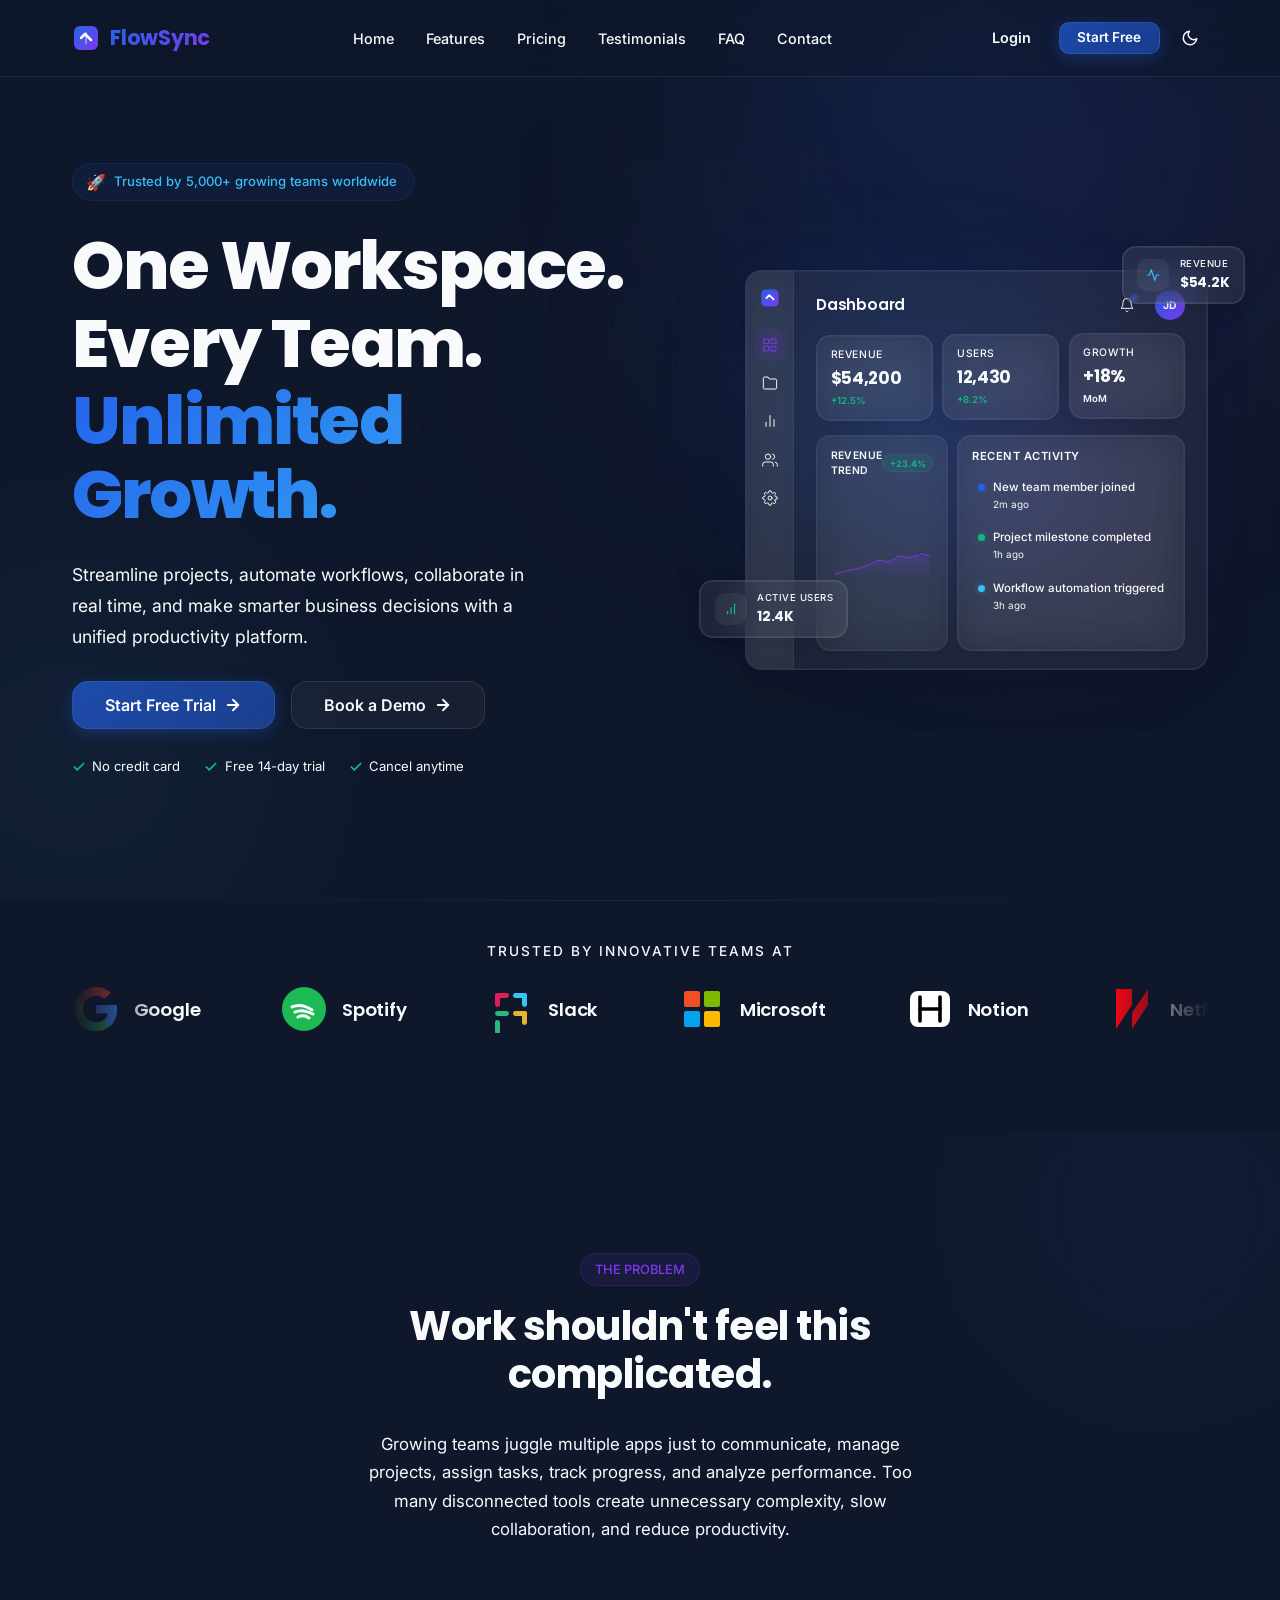
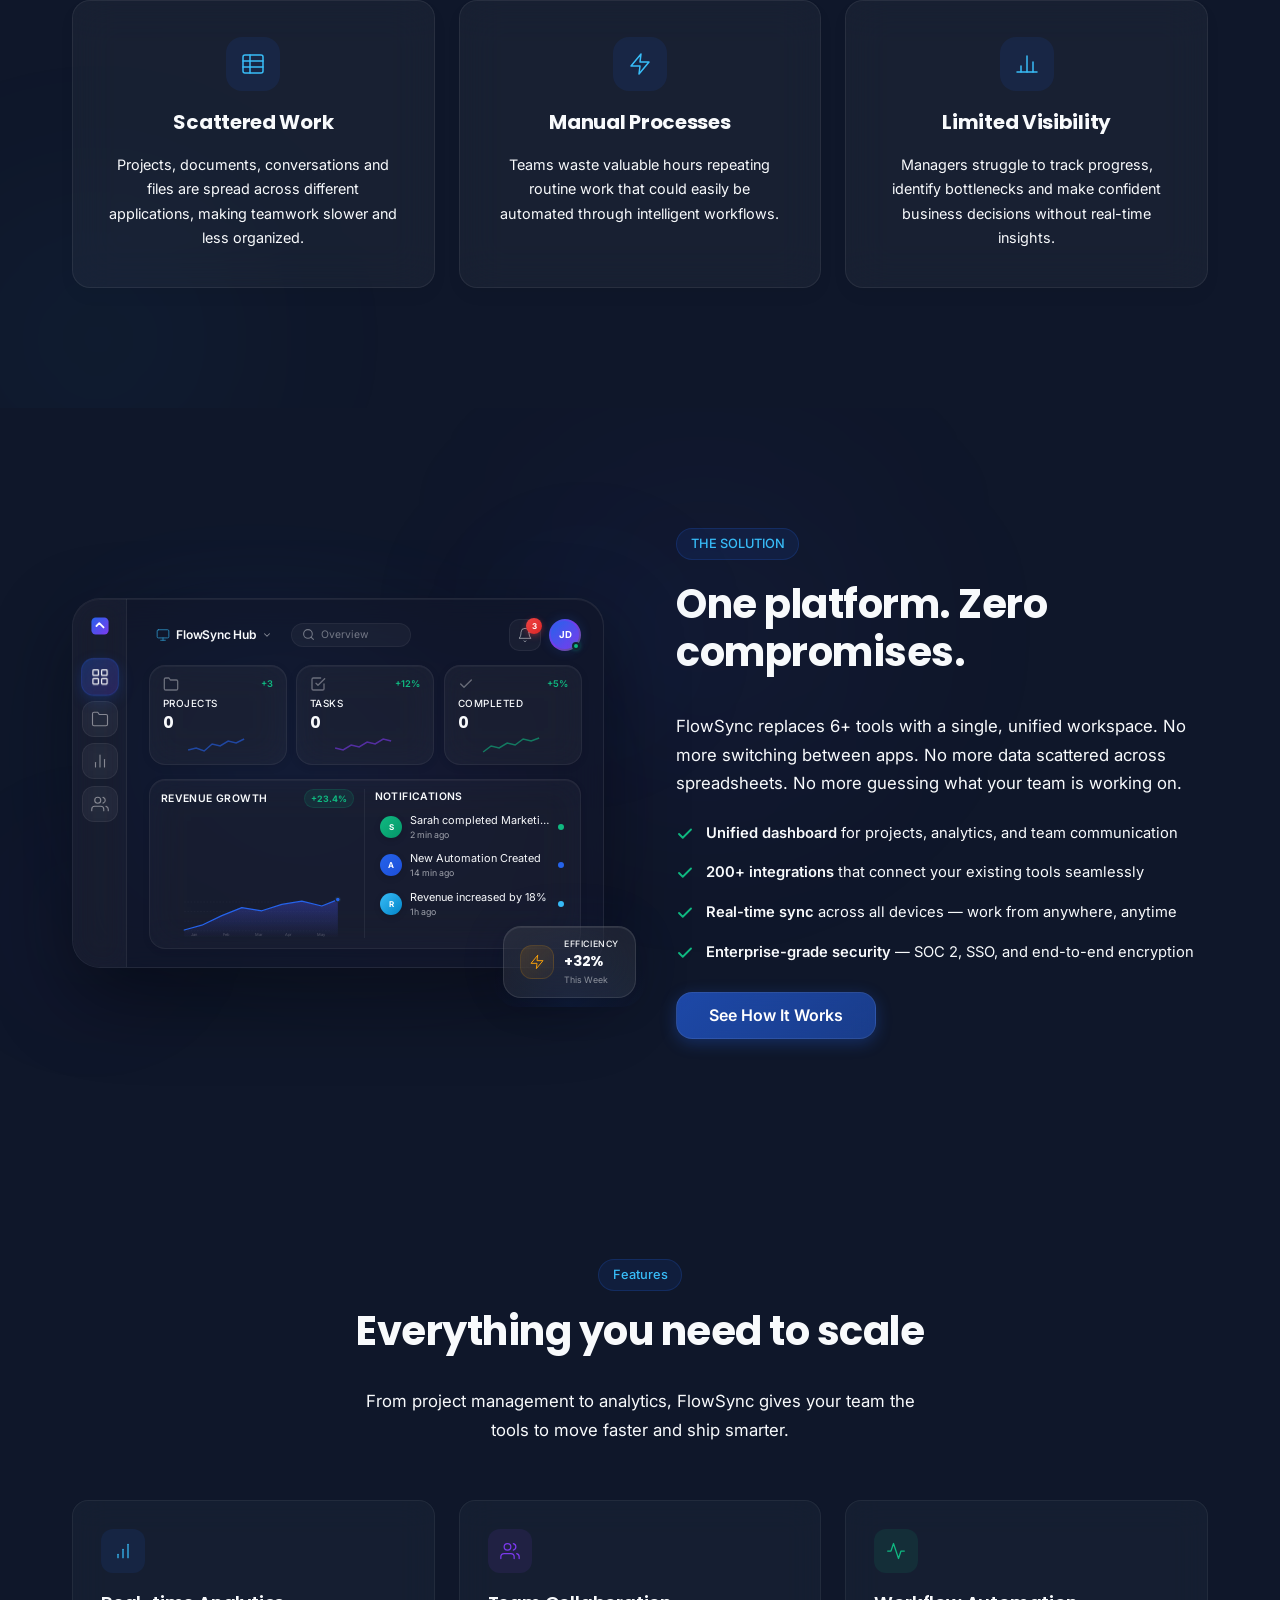
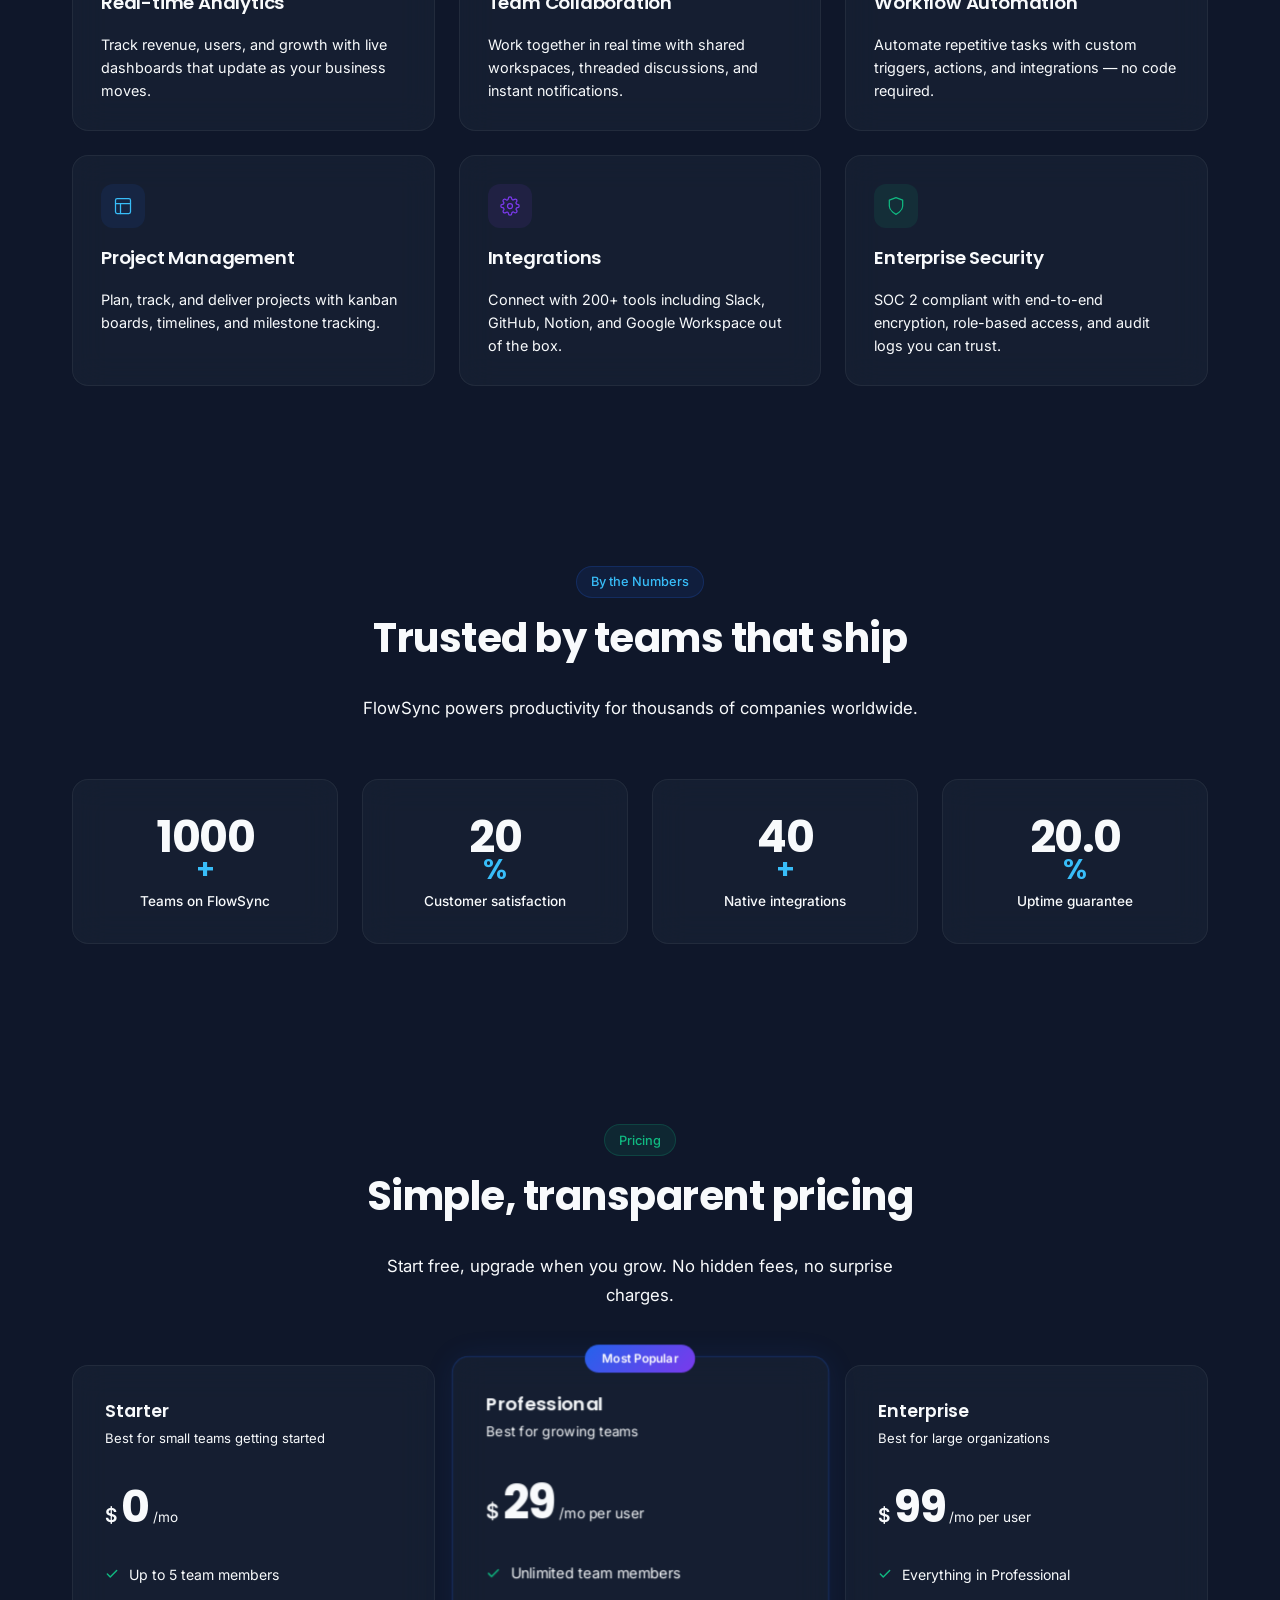
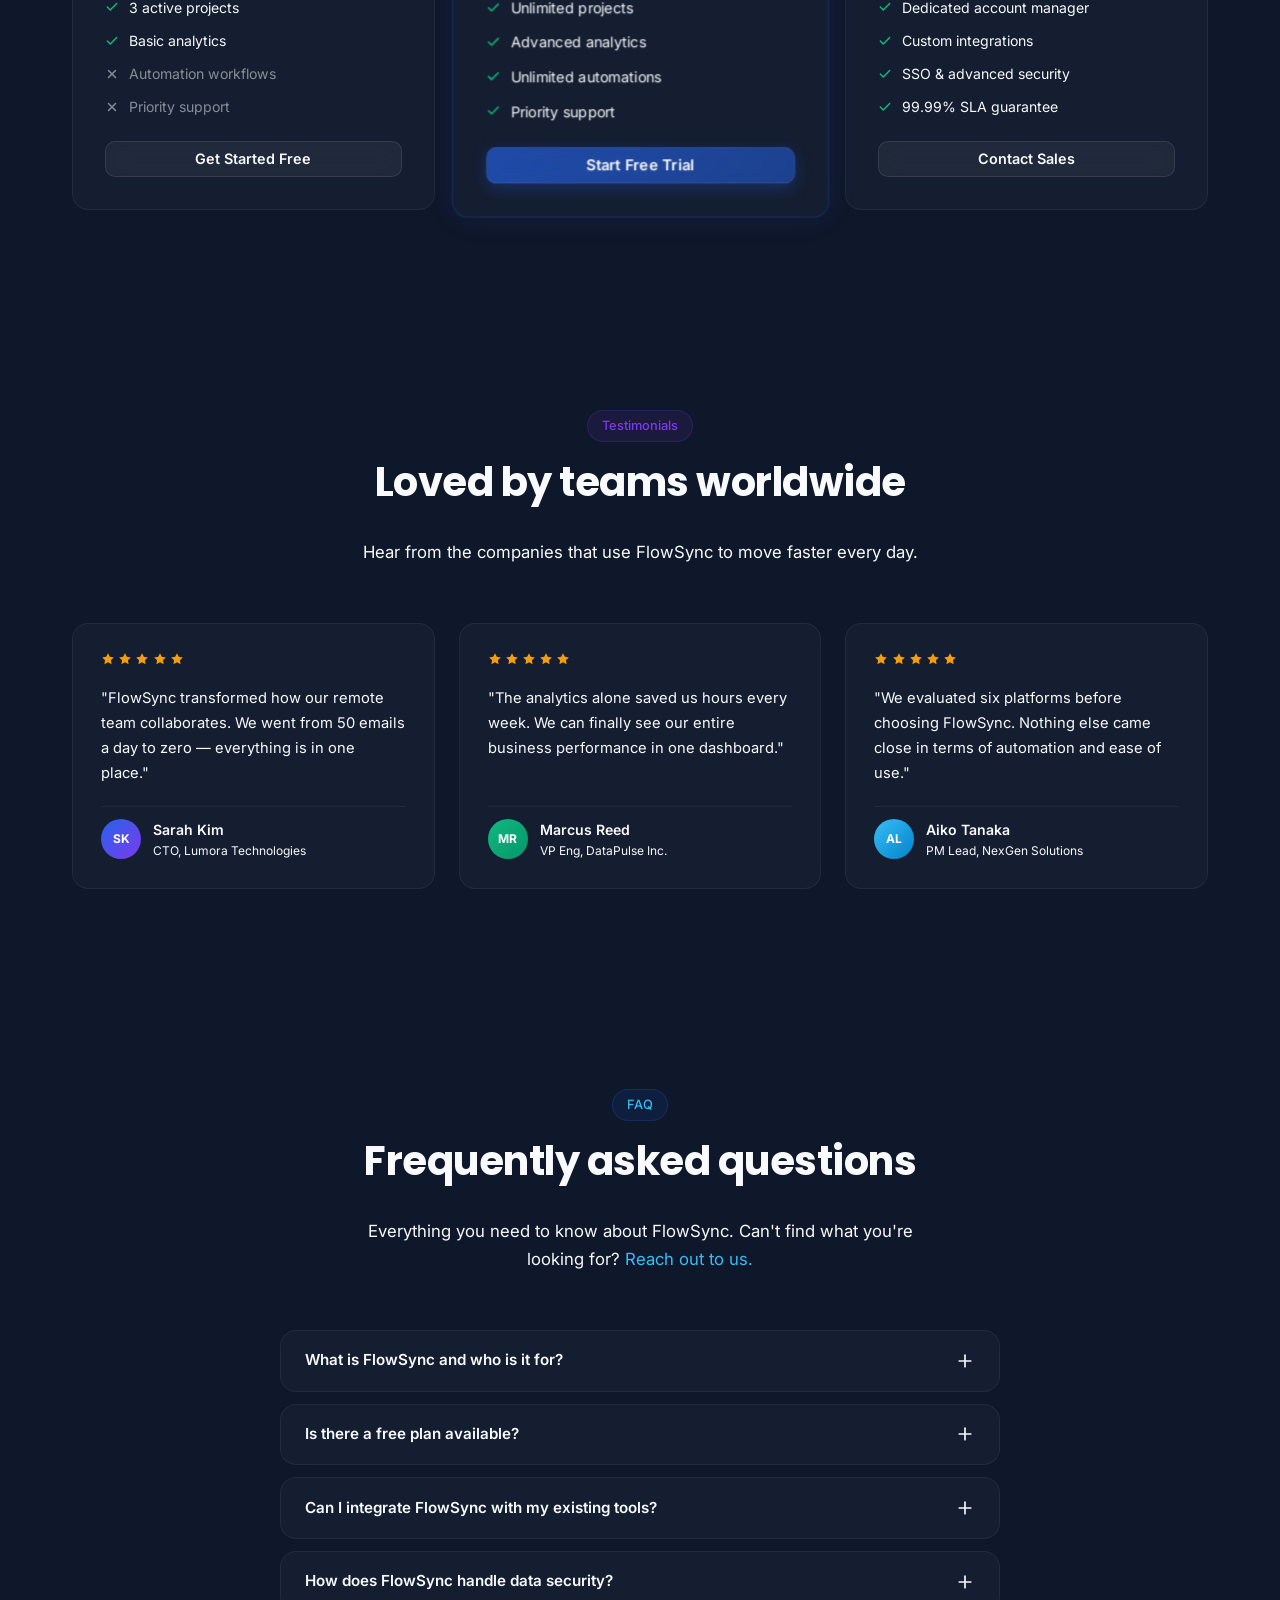
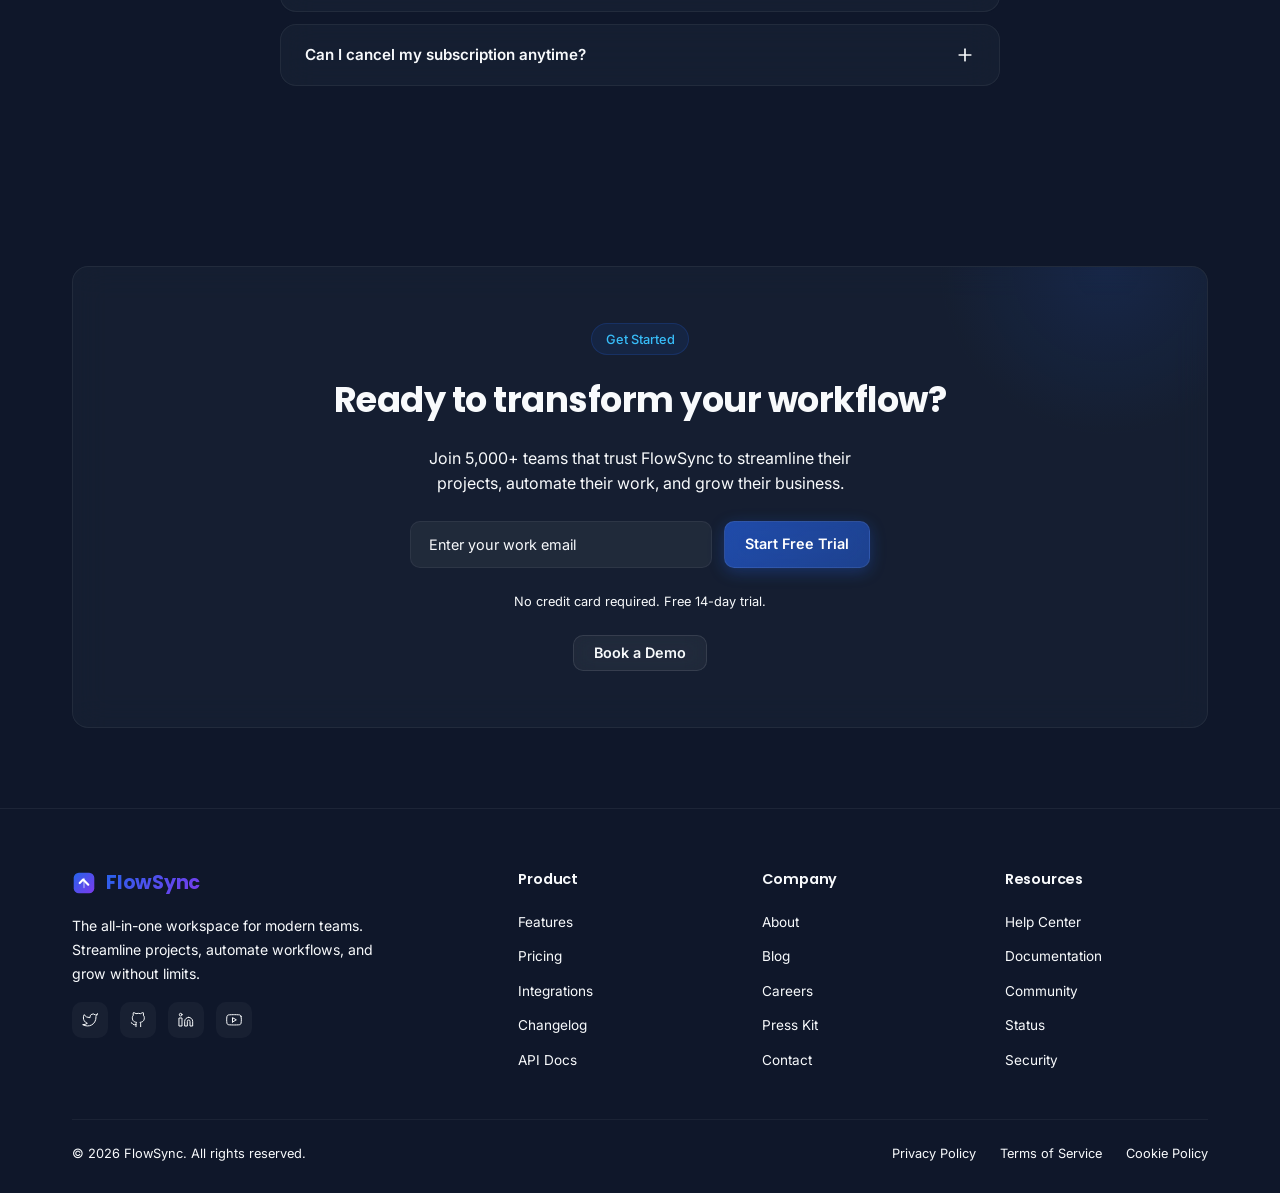
==== commit a05a1b40: "feat: add customer onboarding portal" ====
--- a/html/index.html
+++ b/html/index.html
@@ -63,7 +63,7 @@
 
             <div class="nav-actions">
                 <a href="#" class="btn btn-ghost nav-login">Login</a>
-                <a href="#" class="btn btn-primary nav-cta">Start Free</a>
+                <a href="onboarding.html" class="btn btn-primary nav-cta">Start Free</a>
                 <button class="theme-toggle" id="theme-toggle-btn" aria-label="Switch to light mode">
                     <svg class="theme-icon-sun" width="18" height="18" viewBox="0 0 24 24" fill="none"
                         stroke="currentColor" stroke-width="2" stroke-linecap="round" stroke-linejoin="round">
@@ -150,7 +150,7 @@
 
         <div class="nav-drawer-actions">
             <a href="#" class="btn btn-ghost nav-drawer-login">Login</a>
-            <a href="#" class="btn btn-primary nav-drawer-cta">Start Free Trial</a>
+            <a href="onboarding.html" class="btn btn-primary nav-drawer-cta">Start Free Trial</a>
         </div>
     </nav>
 
@@ -180,7 +180,7 @@
                     </p>
 
                     <div class="hero-buttons">
-                        <a href="#" class="btn btn-primary btn-lg hero-btn-primary">
+                        <a href="onboarding.html" class="btn btn-primary btn-lg hero-btn-primary">
                             Start Free Trial
                             <svg width="18" height="18" viewBox="0 0 24 24" fill="none" stroke="currentColor"
                                 stroke-width="2.5" stroke-linecap="round" stroke-linejoin="round" aria-hidden="true">
@@ -1242,7 +1242,7 @@
                                 Priority support
                             </li>
                         </ul>
-                        <a href="#" class="btn btn-secondary">Get Started Free</a>
+                        <a href="onboarding.html" class="btn btn-secondary">Get Started Free</a>
                     </div>
 
                     <div class="pricing-card pricing-card-featured">
@@ -1293,7 +1293,7 @@
                                 Priority support
                             </li>
                         </ul>
-                        <a href="#" class="btn btn-primary">Start Free Trial</a>
+                        <a href="onboarding.html" class="btn btn-primary">Start Free Trial</a>
                     </div>
 
                     <div class="pricing-card">
@@ -1570,7 +1570,7 @@
                     <div class="cta-form">
                         <input type="email" class="cta-input" placeholder="Enter your work email" required
                             aria-label="Email address">
-                        <a href="#" class="btn btn-primary">Start Free Trial</a>
+                        <a href="onboarding.html" class="btn btn-primary">Start Free Trial</a>
                     </div>
                     <p class="cta-note">No credit card required. Free 14-day trial.</p>
                     <div class="cta-buttons">
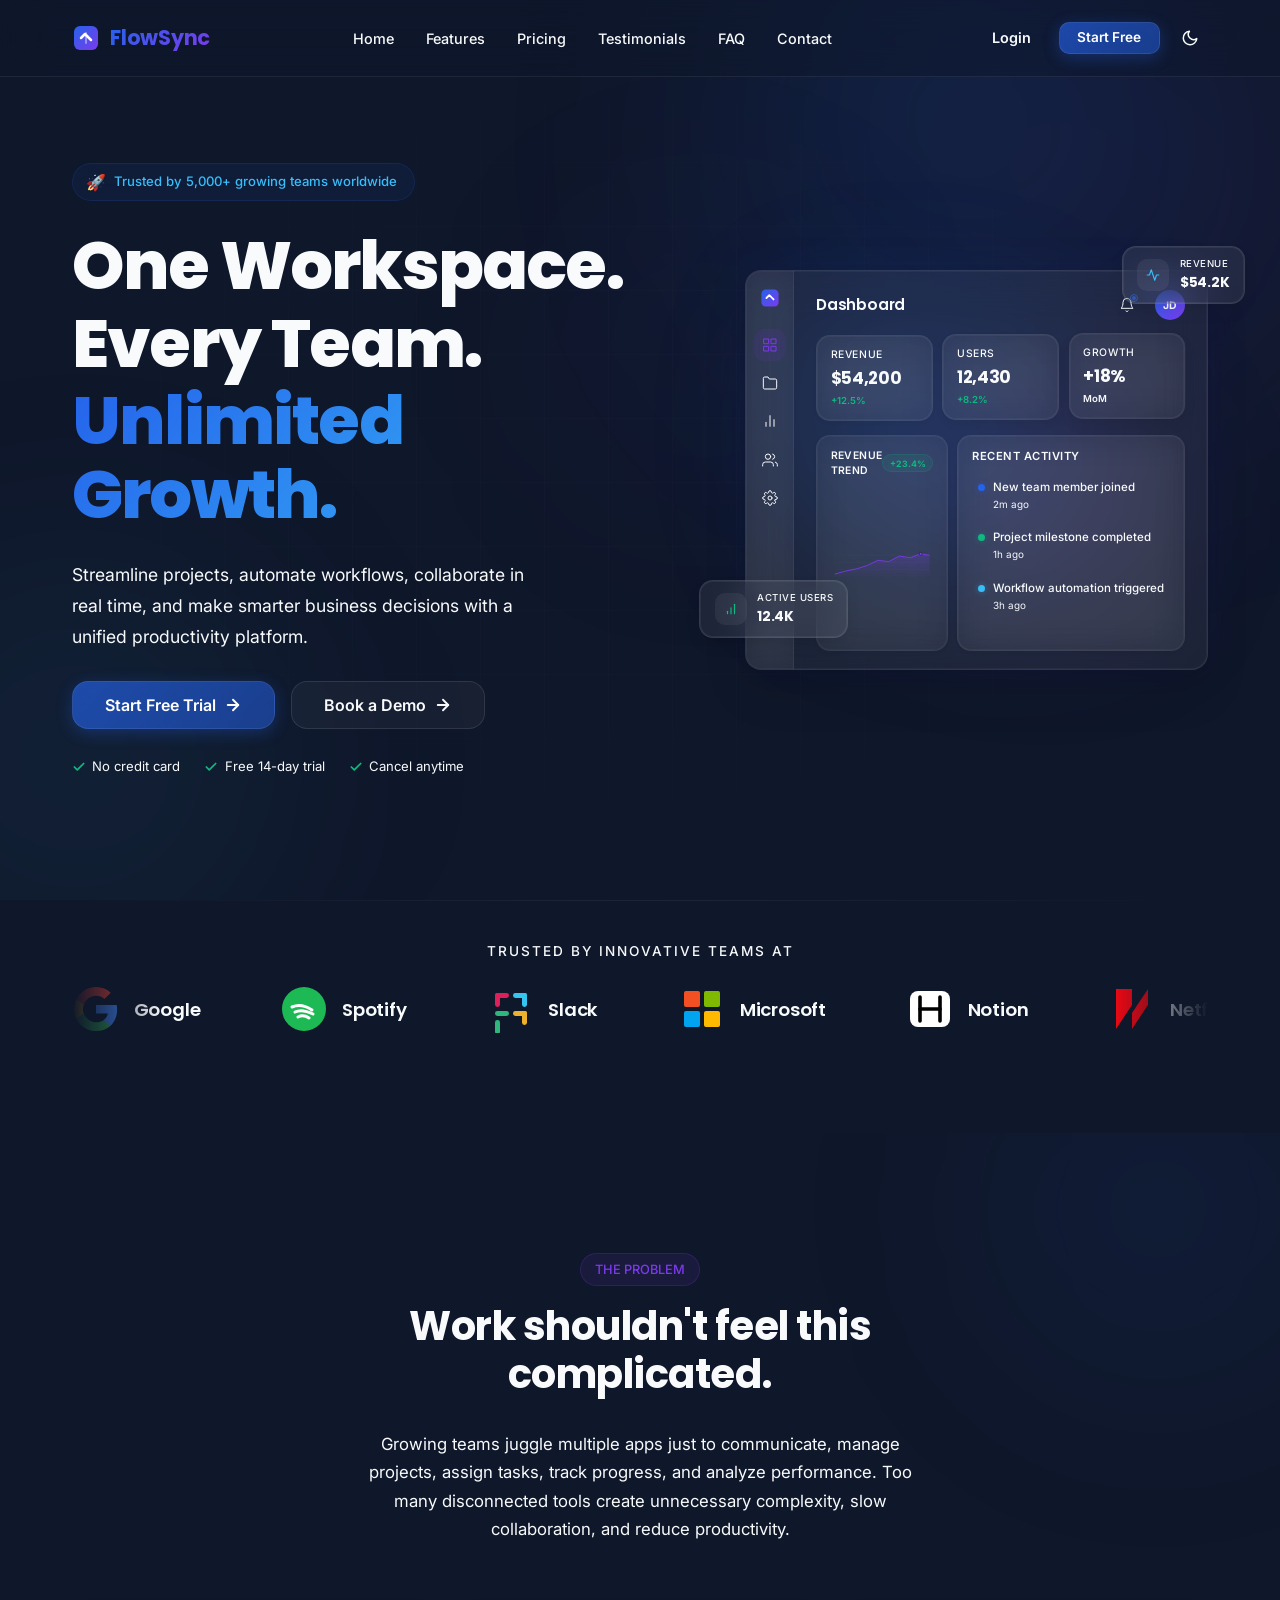
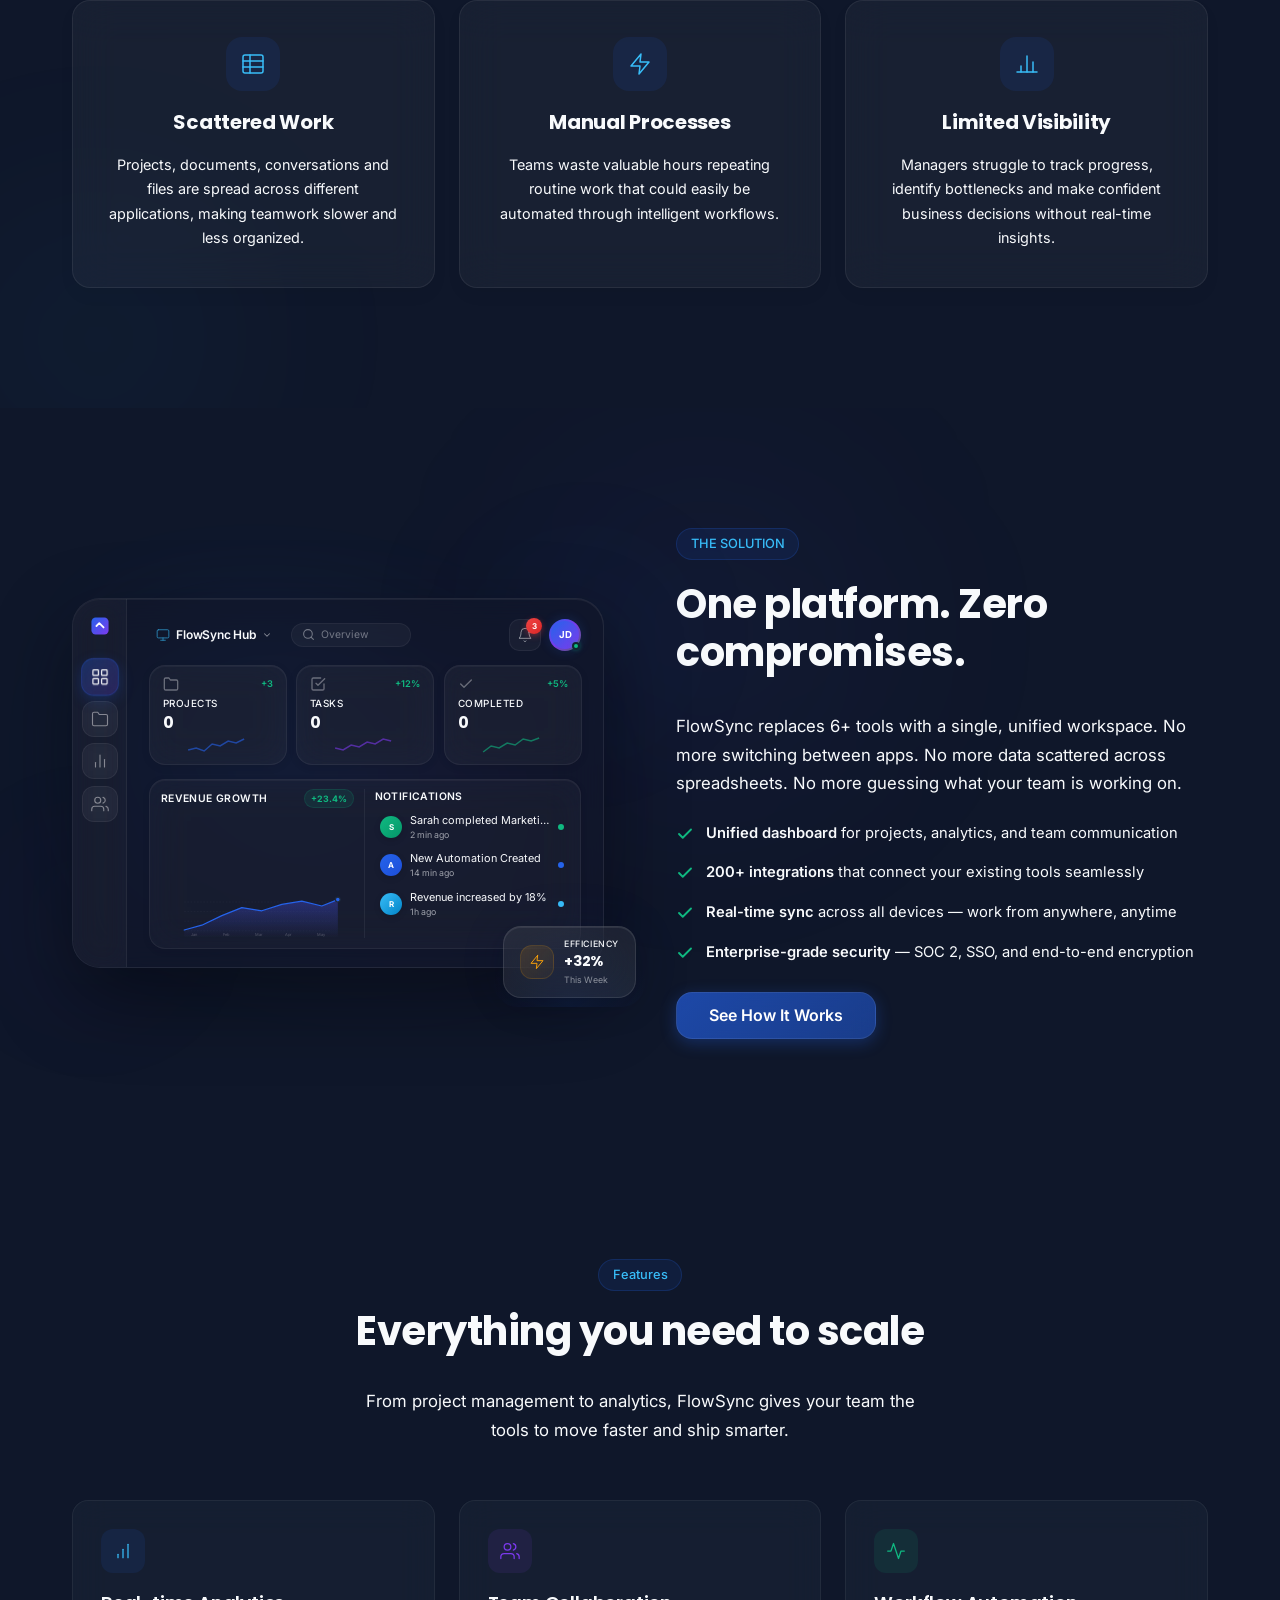
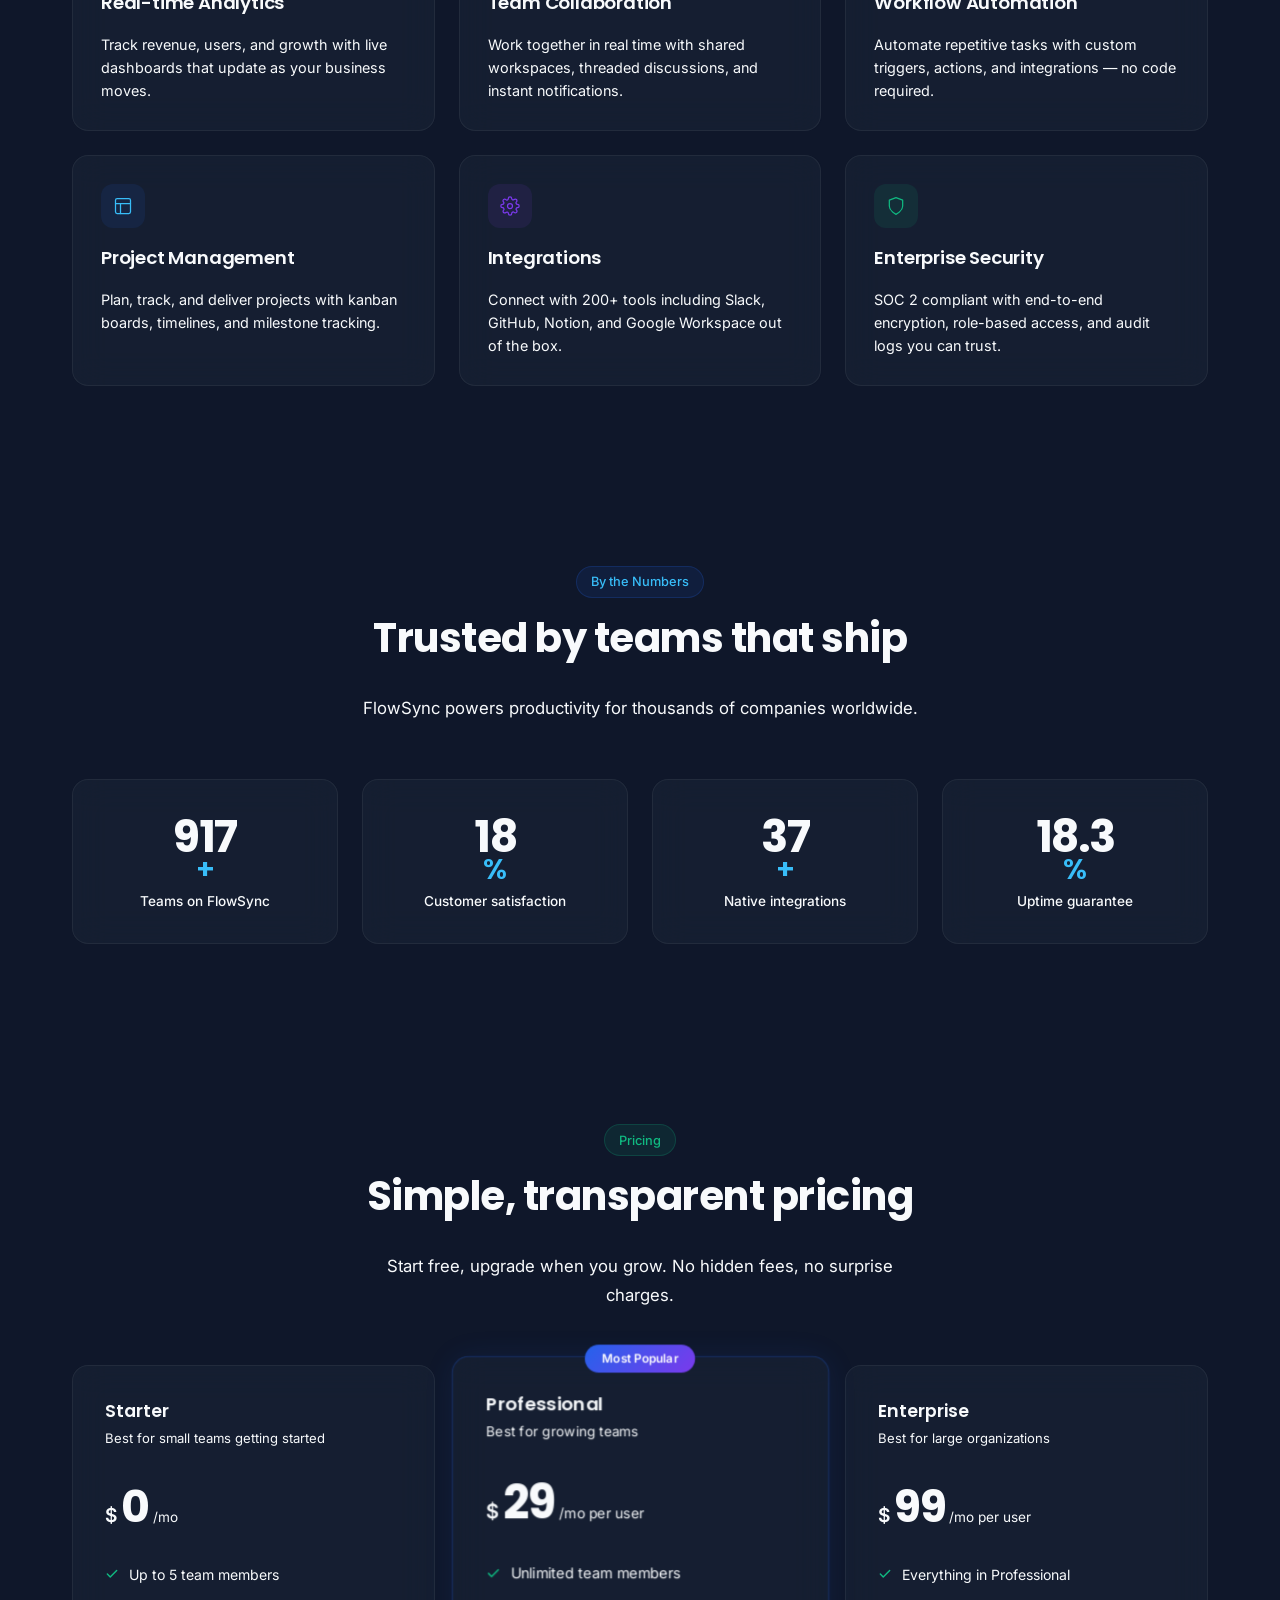
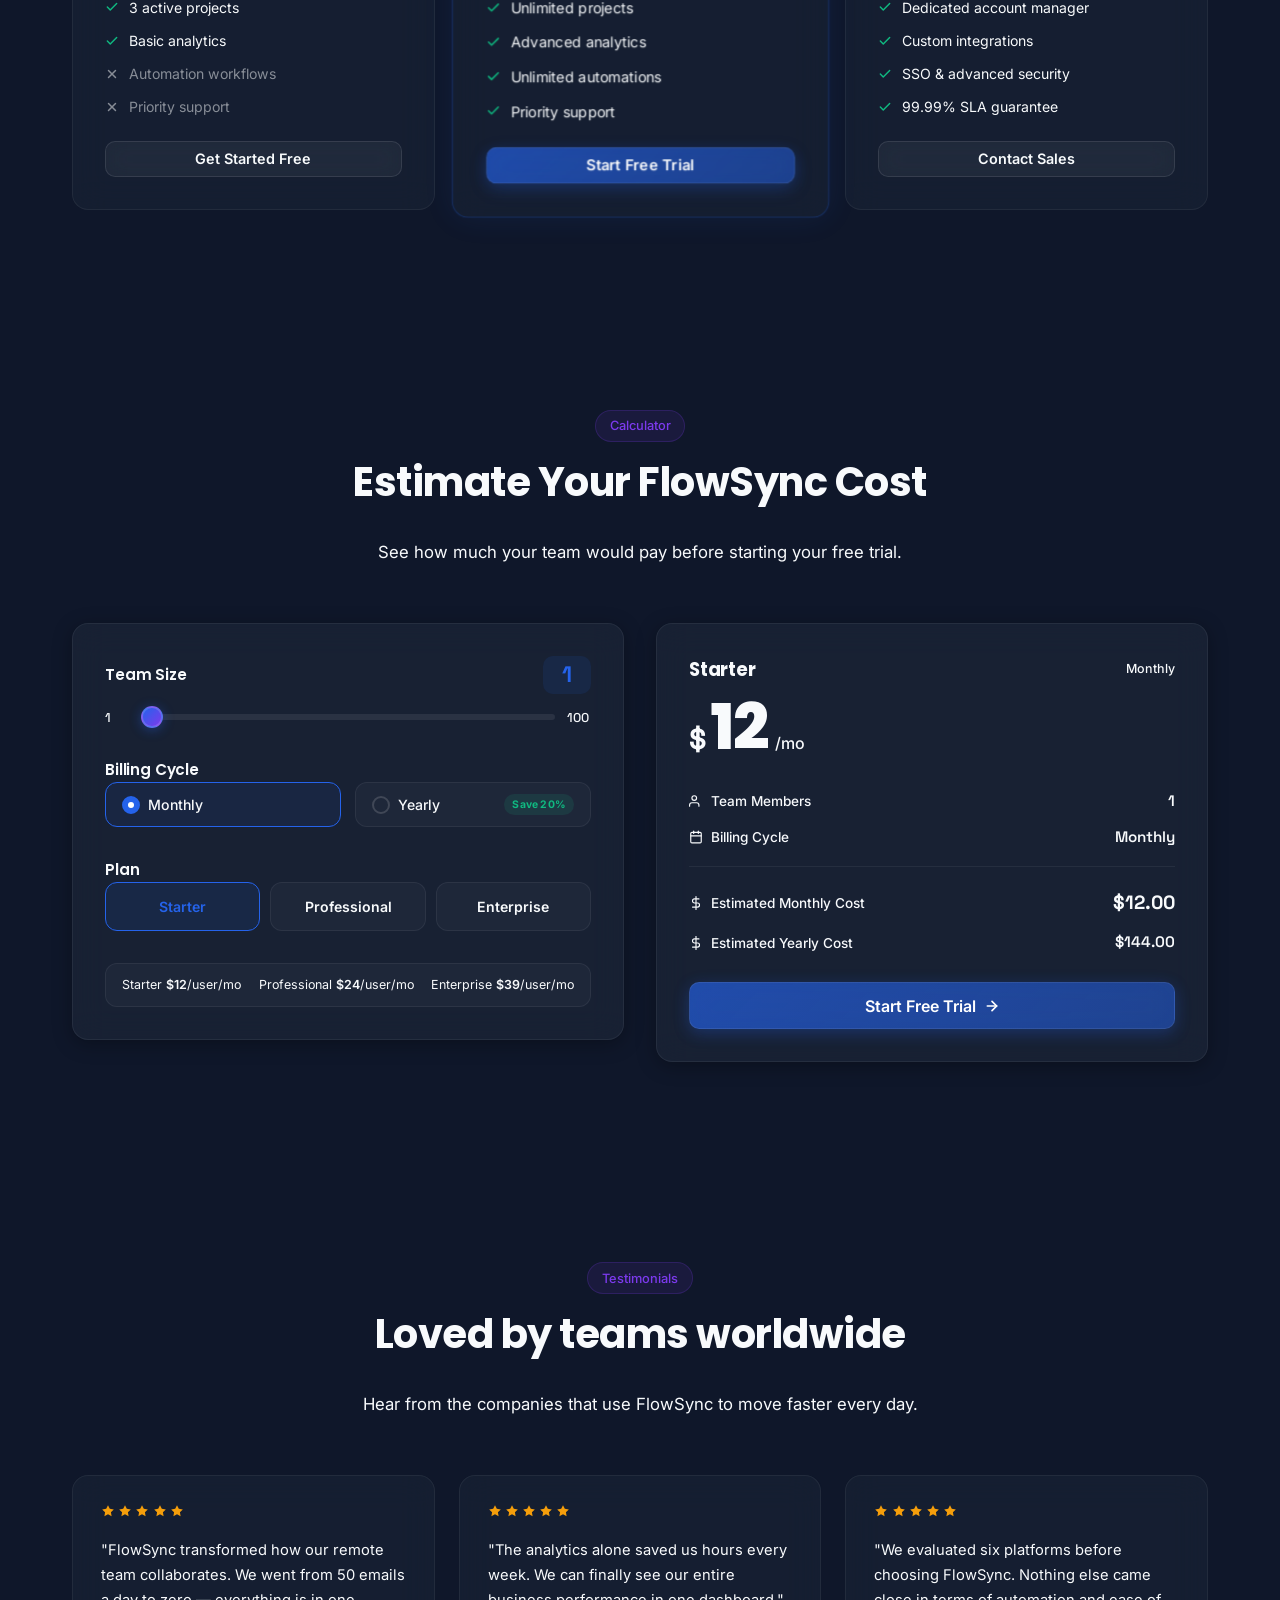
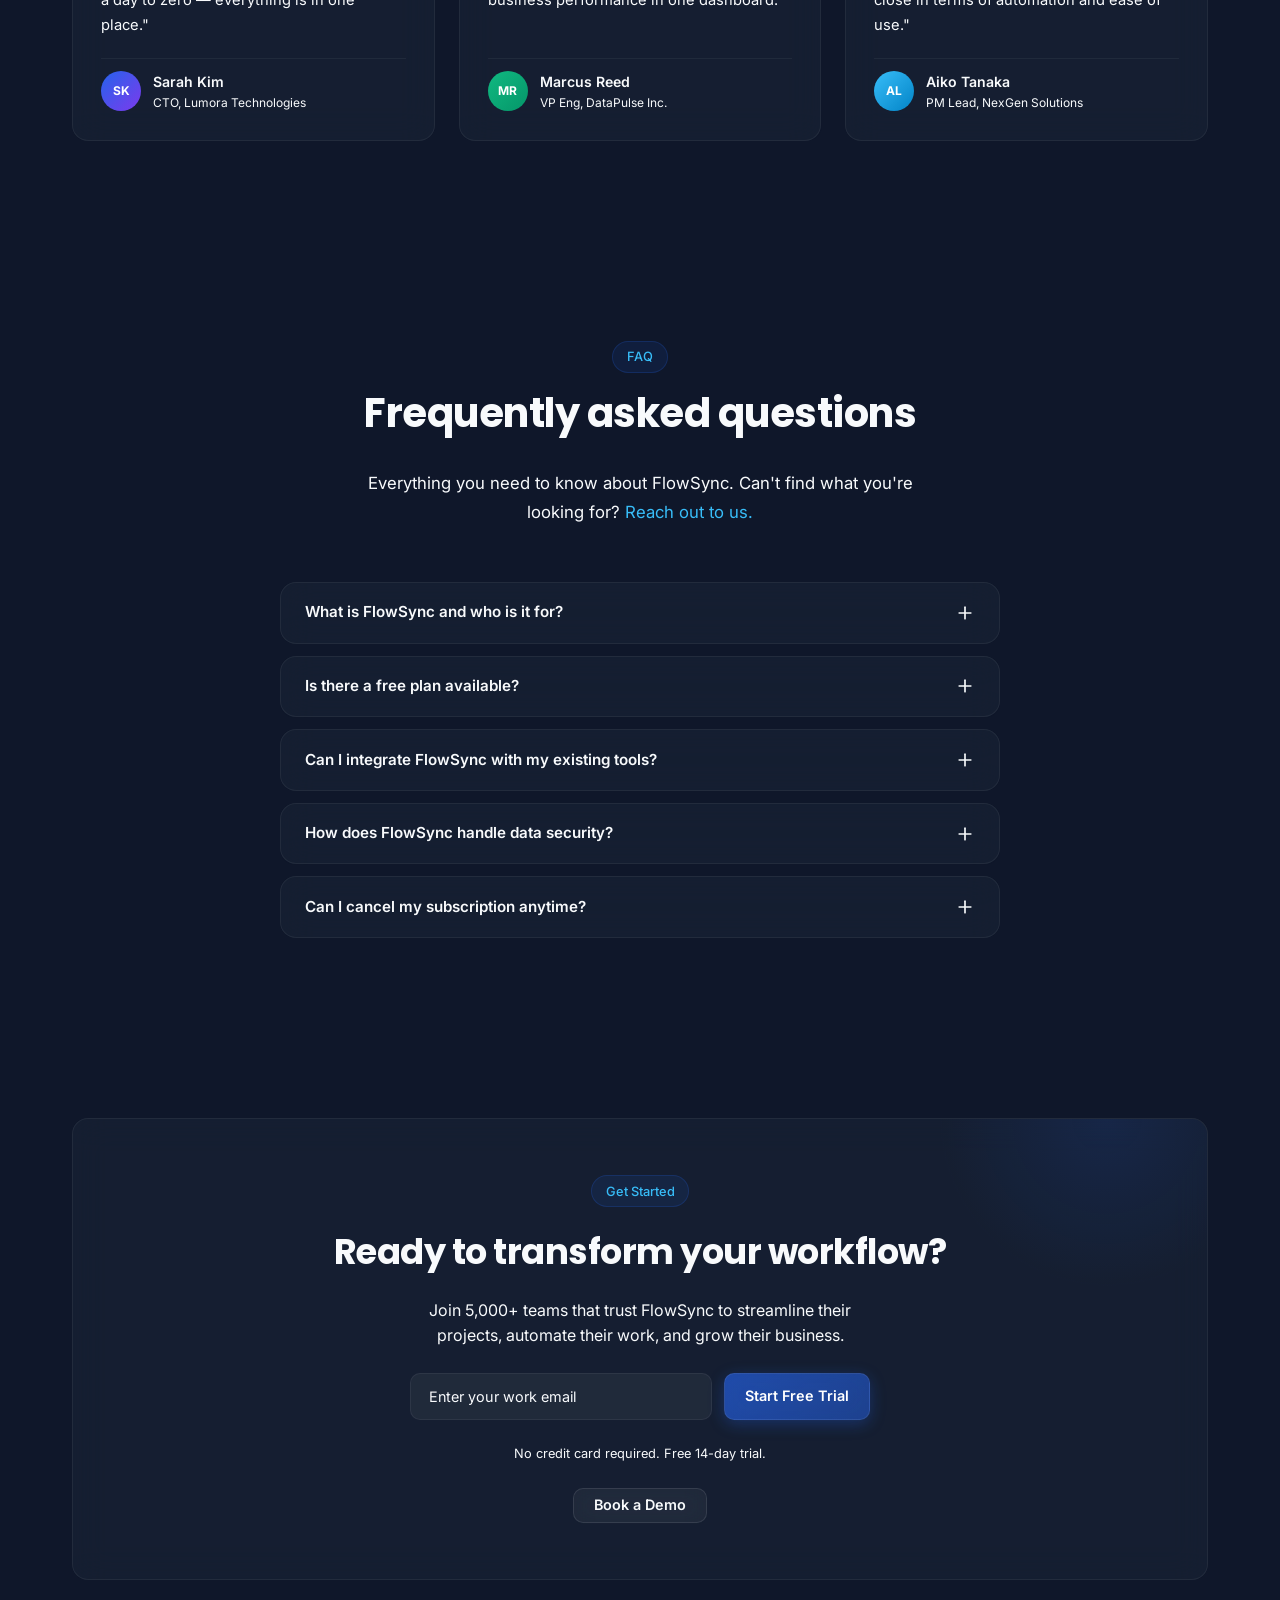
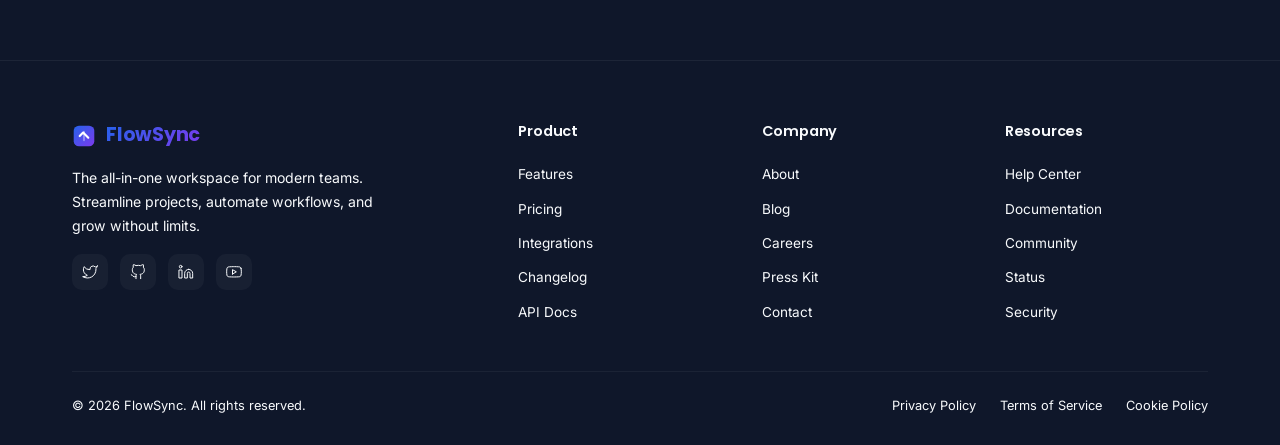
==== commit 8e0b26de: "Add interactive Pricing Calculator section before Testimonials - Insert full calculator section with" ====
--- a/html/index.html
+++ b/html/index.html
@@ -1349,6 +1349,137 @@
             </div>
         </section>
 
+        <!-- ===== Pricing Calculator ===== -->
+        <section class="calculator-section" id="calculator">
+            <div class="container">
+                <div class="section-header">
+                    <span class="badge badge-secondary">Calculator</span>
+                    <h2 class="section-title section-title-center">Estimate Your FlowSync Cost</h2>
+                    <p class="section-desc">See how much your team would pay before starting your free trial.</p>
+                </div>
+
+                <div class="calculator-grid">
+                    <!-- LEFT: Interactive Controls -->
+                    <div class="calculator-controls glass-card" role="form" aria-label="Pricing calculator">
+                        <!-- Team Size -->
+                        <div class="calc-field">
+                            <label class="calc-label" for="team-size">
+                                Team Size
+                                <span class="calc-value-display" id="team-size-value">1</span>
+                            </label>
+                            <div class="calc-slider-wrap">
+                                <span class="calc-slider-bound">1</span>
+                                <input type="range" id="team-size" class="calc-slider" min="1" max="100" value="1"
+                                    aria-valuemin="1" aria-valuemax="100" aria-valuenow="1"
+                                    aria-label="Select number of team members">
+                                <span class="calc-slider-bound">100</span>
+                            </div>
+                        </div>
+
+                        <!-- Billing Cycle -->
+                        <fieldset class="calc-field">
+                            <legend class="calc-label">Billing Cycle</legend>
+                            <div class="calc-radios">
+                                <label class="calc-radio">
+                                    <input type="radio" name="billing" value="monthly" checked>
+                                    <span class="calc-radio-indicator"></span>
+                                    <span class="calc-radio-text">Monthly</span>
+                                </label>
+                                <label class="calc-radio">
+                                    <input type="radio" name="billing" value="yearly">
+                                    <span class="calc-radio-indicator"></span>
+                                    <span class="calc-radio-text">Yearly</span>
+                                    <span class="calc-discount-badge">Save 20%</span>
+                                </label>
+                            </div>
+                        </fieldset>
+
+                        <!-- Plan -->
+                        <fieldset class="calc-field">
+                            <legend class="calc-label">Plan</legend>
+                            <div class="calc-plan-options" role="radiogroup" aria-label="Select a plan">
+                                <button class="calc-plan-btn active" data-plan="starter" role="radio" aria-checked="true" tabindex="0">Starter</button>
+                                <button class="calc-plan-btn" data-plan="professional" role="radio" aria-checked="false" tabindex="-1">Professional</button>
+                                <button class="calc-plan-btn" data-plan="enterprise" role="radio" aria-checked="false" tabindex="-1">Enterprise</button>
+                            </div>
+                        </fieldset>
+
+                        <div class="calc-pricing-ref">
+                            <span>Starter <strong>$12</strong>/user/mo</span>
+                            <span>Professional <strong>$24</strong>/user/mo</span>
+                            <span>Enterprise <strong>$39</strong>/user/mo</span>
+                        </div>
+                    </div>
+
+                    <!-- RIGHT: Result Card -->
+                    <div class="calculator-result glass-card" aria-label="Pricing estimate">
+                        <div class="calc-result-header">
+                            <div class="calc-result-plan">
+                                <span class="calc-result-badge" id="calc-plan-badge">Starter</span>
+                                <span class="calc-result-sub" id="calc-billing-label">Monthly</span>
+                            </div>
+                            <div class="calc-result-amount">
+                                <span class="calc-result-currency">$</span>
+                                <span class="calc-result-price" id="calc-monthly-price">12</span>
+                                <span class="calc-result-period" id="calc-period-label">/mo</span>
+                            </div>
+                        </div>
+
+                        <div class="calc-result-details">
+                            <div class="calc-detail-row">
+                                <span class="calc-detail-label">
+                                    <svg width="14" height="14" viewBox="0 0 24 24" fill="none" stroke="currentColor" stroke-width="2" stroke-linecap="round" stroke-linejoin="round" aria-hidden="true"><path d="M17 21v-2a4 4 0 0 0-4-4H5a4 4 0 0 0-4 4v2"></path><circle cx="9" cy="7" r="4"></circle></svg>
+                                    Team Members
+                                </span>
+                                <span class="calc-detail-value" id="calc-members">1</span>
+                            </div>
+                            <div class="calc-detail-row">
+                                <span class="calc-detail-label">
+                                    <svg width="14" height="14" viewBox="0 0 24 24" fill="none" stroke="currentColor" stroke-width="2" stroke-linecap="round" stroke-linejoin="round" aria-hidden="true"><rect x="3" y="4" width="18" height="18" rx="2" ry="2"></rect><line x1="16" y1="2" x2="16" y2="6"></line><line x1="8" y1="2" x2="8" y2="6"></line><line x1="3" y1="10" x2="21" y2="10"></line></svg>
+                                    Billing Cycle
+                                </span>
+                                <span class="calc-detail-value" id="calc-billing-display">Monthly</span>
+                            </div>
+                            <div class="calc-detail-row calc-detail-discount" id="calc-discount-row" style="display: none;">
+                                <span class="calc-detail-label calc-detail-label-save">
+                                    <svg width="14" height="14" viewBox="0 0 24 24" fill="none" stroke="currentColor" stroke-width="2" stroke-linecap="round" stroke-linejoin="round" aria-hidden="true"><path d="M12 2v20M17 5H9.5a3.5 3.5 0 0 0 0 7h5a3.5 3.5 0 0 1 0 7H6"></path></svg>
+                                    Yearly Discount (20%)
+                                </span>
+                                <span class="calc-detail-value calc-detail-value-green" id="calc-discount-amount">$0.00</span>
+                            </div>
+                            <div class="calc-detail-divider"></div>
+                            <div class="calc-detail-row calc-detail-total">
+                                <span class="calc-detail-label">
+                                    <svg width="14" height="14" viewBox="0 0 24 24" fill="none" stroke="currentColor" stroke-width="2" stroke-linecap="round" stroke-linejoin="round" aria-hidden="true"><path d="M12 1v22M17 5H9.5a3.5 3.5 0 0 0 0 7h5a3.5 3.5 0 0 1 0 7H6"></path></svg>
+                                    Estimated Monthly Cost
+                                </span>
+                                <span class="calc-detail-value calc-detail-value-lg" id="calc-estimated-monthly">$12.00</span>
+                            </div>
+                            <div class="calc-detail-row">
+                                <span class="calc-detail-label">
+                                    <svg width="14" height="14" viewBox="0 0 24 24" fill="none" stroke="currentColor" stroke-width="2" stroke-linecap="round" stroke-linejoin="round" aria-hidden="true"><line x1="12" y1="1" x2="12" y2="23"></line><path d="M17 5H9.5a3.5 3.5 0 0 0 0 7h5a3.5 3.5 0 0 1 0 7H6"></path></svg>
+                                    Estimated Yearly Cost
+                                </span>
+                                <span class="calc-detail-value" id="calc-estimated-yearly">$144.00</span>
+                            </div>
+                            <div class="calc-detail-row calc-detail-savings" id="calc-savings-row" style="display: none;">
+                                <span class="calc-detail-label calc-detail-label-save">
+                                    <svg width="14" height="14" viewBox="0 0 24 24" fill="none" stroke="currentColor" stroke-width="2" stroke-linecap="round" stroke-linejoin="round" aria-hidden="true"><polyline points="23 6 13.5 15.5 8.5 10.5 1 18"></polyline><polyline points="17 6 23 6 23 12"></polyline></svg>
+                                    Savings
+                                </span>
+                                <span class="calc-detail-value calc-detail-value-green" id="calc-savings">$0.00/year</span>
+                            </div>
+                        </div>
+
+                        <a href="onboarding.html" class="btn btn-primary calc-cta" id="calc-cta">
+                            Start Free Trial
+                            <svg width="16" height="16" viewBox="0 0 24 24" fill="none" stroke="currentColor" stroke-width="2.5" stroke-linecap="round" stroke-linejoin="round" aria-hidden="true"><line x1="5" y1="12" x2="19" y2="12"></line><polyline points="12 5 19 12 12 19"></polyline></svg>
+                        </a>
+                    </div>
+                </div>
+            </div>
+        </section>
+
         <!-- ===== Testimonials ===== -->
         <section class="testimonials-section" id="testimonials">
             <div class="container">
--- a/css/style.css
+++ b/css/style.css
@@ -4130,4 +4130,470 @@
 [data-theme="light"] .stat-plus,
 [data-theme="light"] .stat-pct {
     color: var(--color-primary);
+}
+
+/* ============================
+   PRICING CALCULATOR
+   ============================ */
+
+.calculator-section {
+    padding: 100px 0;
+    position: relative;
+}
+
+.calculator-grid {
+    display: grid;
+    grid-template-columns: 1fr 1fr;
+    gap: 2rem;
+    align-items: start;
+}
+
+/* Controls Panel */
+.calculator-controls {
+    display: flex;
+    flex-direction: column;
+    gap: 2rem;
+    padding: 2rem;
+}
+
+.calc-field {
+    display: flex;
+    flex-direction: column;
+    gap: 0.85rem;
+    border: none;
+    padding: 0;
+}
+
+.calc-label {
+    display: flex;
+    align-items: center;
+    justify-content: space-between;
+    font-family: var(--font-heading);
+    font-size: 0.95rem;
+    font-weight: var(--weight-semibold);
+    color: var(--text-primary);
+    letter-spacing: -0.01em;
+}
+
+.calc-value-display {
+    font-family: var(--font-num);
+    font-size: 1.4rem;
+    font-weight: var(--weight-bold);
+    color: var(--color-primary);
+    background: rgba(var(--color-primary-rgb, 37, 99, 235), 0.1);
+    padding: 0.15rem 0.75rem;
+    border-radius: var(--radius-sm);
+    min-width: 48px;
+    text-align: center;
+}
+
+/* Range Slider */
+.calc-slider-wrap {
+    display: flex;
+    align-items: center;
+    gap: 0.75rem;
+}
+
+.calc-slider-bound {
+    font-family: var(--font-num);
+    font-size: 0.8rem;
+    color: var(--text-muted);
+    font-weight: var(--weight-medium);
+    min-width: 24px;
+}
+
+.calc-slider {
+    -webkit-appearance: none;
+    appearance: none;
+    flex: 1;
+    height: 6px;
+    border-radius: var(--radius-full);
+    background: rgba(255, 255, 255, 0.08);
+    outline: none;
+    cursor: pointer;
+    transition: background 0.3s ease;
+}
+
+.calc-slider::-webkit-slider-thumb {
+    -webkit-appearance: none;
+    appearance: none;
+    width: 22px;
+    height: 22px;
+    border-radius: 50%;
+    background: linear-gradient(135deg, var(--color-primary, #2563EB), var(--color-secondary, #7C3AED));
+    cursor: pointer;
+    box-shadow: 0 2px 12px rgba(37, 99, 235, 0.4);
+    border: 2px solid rgba(255, 255, 255, 0.15);
+    transition: transform 0.2s ease, box-shadow 0.2s ease;
+}
+
+.calc-slider::-webkit-slider-thumb:hover {
+    transform: scale(1.15);
+    box-shadow: 0 4px 20px rgba(37, 99, 235, 0.5);
+}
+
+.calc-slider::-moz-range-thumb {
+    width: 22px;
+    height: 22px;
+    border-radius: 50%;
+    background: linear-gradient(135deg, var(--color-primary, #2563EB), var(--color-secondary, #7C3AED));
+    cursor: pointer;
+    border: 2px solid rgba(255, 255, 255, 0.15);
+    box-shadow: 0 2px 12px rgba(37, 99, 235, 0.4);
+}
+
+.calc-slider::-moz-range-track {
+    height: 6px;
+    border-radius: var(--radius-full);
+    background: rgba(255, 255, 255, 0.08);
+}
+
+/* Radio Buttons */
+.calc-radios {
+    display: flex;
+    gap: 0.85rem;
+}
+
+.calc-radio {
+    display: flex;
+    align-items: center;
+    gap: 0.5rem;
+    padding: 0.7rem 1rem;
+    border-radius: var(--radius-md);
+    border: 1px solid var(--border-subtle);
+    background: rgba(255, 255, 255, 0.03);
+    cursor: pointer;
+    transition: all 0.25s ease;
+    flex: 1;
+    position: relative;
+}
+
+.calc-radio:has(input:checked) {
+    border-color: var(--color-primary, #2563EB);
+    background: rgba(var(--color-primary-rgb, 37, 99, 235), 0.08);
+}
+
+.calc-radio input {
+    position: absolute;
+    opacity: 0;
+    width: 0;
+    height: 0;
+}
+
+.calc-radio-indicator {
+    width: 18px;
+    height: 18px;
+    border-radius: 50%;
+    border: 2px solid var(--border-strong);
+    display: flex;
+    align-items: center;
+    justify-content: center;
+    transition: all 0.25s ease;
+    flex-shrink: 0;
+}
+
+.calc-radio:has(input:checked) .calc-radio-indicator {
+    border-color: var(--color-primary, #2563EB);
+    background: var(--color-primary, #2563EB);
+    box-shadow: 0 0 8px var(--shadow-glow-primary);
+}
+
+.calc-radio-indicator::after {
+    content: '';
+    width: 6px;
+    height: 6px;
+    border-radius: 50%;
+    background: #fff;
+    opacity: 0;
+    transition: opacity 0.2s ease;
+}
+
+.calc-radio:has(input:checked) .calc-radio-indicator::after {
+    opacity: 1;
+}
+
+.calc-radio-text {
+    font-size: 0.88rem;
+    font-weight: var(--weight-medium);
+    color: var(--text-primary);
+}
+
+.calc-discount-badge {
+    font-size: 0.65rem;
+    font-weight: var(--weight-bold);
+    color: #10B981;
+    background: rgba(16, 185, 129, 0.12);
+    padding: 0.15rem 0.5rem;
+    border-radius: var(--radius-full);
+    margin-left: auto;
+    letter-spacing: 0.02em;
+}
+
+/* Plan Buttons */
+.calc-plan-options {
+    display: flex;
+    gap: 0.65rem;
+}
+
+.calc-plan-btn {
+    flex: 1;
+    padding: 0.8rem 0.5rem;
+    border-radius: var(--radius-md);
+    border: 1px solid var(--border-subtle);
+    background: rgba(255, 255, 255, 0.03);
+    color: var(--text-secondary);
+    font-family: var(--font-body);
+    font-size: 0.88rem;
+    font-weight: var(--weight-semibold);
+    cursor: pointer;
+    transition: all 0.25s ease;
+    text-align: center;
+}
+
+.calc-plan-btn:hover {
+    border-color: var(--border-default);
+    color: var(--text-primary);
+    background: rgba(255, 255, 255, 0.05);
+}
+
+.calc-plan-btn.active {
+    border-color: var(--color-primary, #2563EB);
+    background: rgba(var(--color-primary-rgb, 37, 99, 235), 0.1);
+    color: var(--color-primary, #2563EB);
+    box-shadow: 0 0 16px var(--shadow-glow-primary);
+}
+
+/* Pricing Reference */
+.calc-pricing-ref {
+    display: flex;
+    justify-content: space-between;
+    padding: 0.75rem 1rem;
+    background: rgba(255, 255, 255, 0.03);
+    border-radius: var(--radius-md);
+    border: 1px solid var(--border-subtle);
+    font-size: 0.78rem;
+    color: var(--text-muted);
+}
+
+.calc-pricing-ref strong {
+    color: var(--text-secondary);
+    font-weight: var(--weight-semibold);
+}
+
+/* Result Card */
+.calculator-result {
+    padding: 2rem;
+    display: flex;
+    flex-direction: column;
+    gap: 1.75rem;
+    position: sticky;
+    top: 100px;
+}
+
+.calc-result-header {
+    display: flex;
+    flex-direction: column;
+    gap: 0.75rem;
+}
+
+.calc-result-plan {
+    display: flex;
+    align-items: center;
+    justify-content: space-between;
+}
+
+.calc-result-badge {
+    font-family: var(--font-heading);
+    font-size: 1.15rem;
+    font-weight: var(--weight-bold);
+    color: var(--text-primary);
+    letter-spacing: -0.01em;
+}
+
+.calc-result-sub {
+    font-size: 0.78rem;
+    color: var(--text-muted);
+    font-weight: var(--weight-medium);
+}
+
+.calc-result-amount {
+    display: flex;
+    align-items: baseline;
+    gap: 0.25rem;
+}
+
+.calc-result-currency {
+    font-family: var(--font-num);
+    font-size: 1.8rem;
+    font-weight: var(--weight-bold);
+    color: var(--text-primary);
+}
+
+.calc-result-price {
+    font-family: var(--font-heading);
+    font-size: 4rem;
+    font-weight: var(--weight-extrabold);
+    color: var(--text-primary);
+    letter-spacing: -0.03em;
+    line-height: 1;
+    transition: opacity 0.2s ease;
+}
+
+.calc-result-price.updating {
+    opacity: 0.3;
+}
+
+.calc-result-period {
+    font-size: 1rem;
+    color: var(--text-muted);
+    font-weight: var(--weight-medium);
+    margin-left: 0.15rem;
+}
+
+/* Detail Rows */
+.calc-result-details {
+    display: flex;
+    flex-direction: column;
+    gap: 0.85rem;
+}
+
+.calc-detail-row {
+    display: flex;
+    align-items: center;
+    justify-content: space-between;
+}
+
+.calc-detail-label {
+    display: flex;
+    align-items: center;
+    gap: 0.5rem;
+    font-size: 0.85rem;
+    color: var(--text-secondary);
+    font-weight: var(--weight-medium);
+}
+
+.calc-detail-label svg {
+    color: var(--text-muted);
+    flex-shrink: 0;
+}
+
+.calc-detail-value {
+    font-family: var(--font-num);
+    font-size: 0.95rem;
+    font-weight: var(--weight-semibold);
+    color: var(--text-primary);
+    transition: opacity 0.2s ease;
+}
+
+.calc-detail-value.updating {
+    opacity: 0.3;
+}
+
+.calc-detail-value-lg {
+    font-size: 1.2rem;
+    font-weight: var(--weight-bold);
+}
+
+.calc-detail-value-green {
+    color: #10B981;
+}
+
+.calc-detail-divider {
+    height: 1px;
+    background: var(--border-subtle);
+    margin: 0.25rem 0;
+}
+
+.calc-detail-total {
+    padding-top: 0.25rem;
+}
+
+.calc-detail-discount,
+.calc-detail-savings {
+    animation: calcFadeIn 0.35s ease forwards;
+}
+
+@keyframes calcFadeIn {
+    from {
+        opacity: 0;
+        transform: translateY(-6px);
+    }
+    to {
+        opacity: 1;
+        transform: translateY(0);
+    }
+}
+
+/* CTA Button */
+.calc-cta {
+    width: 100%;
+    justify-content: center;
+    padding: 0.9rem 1.5rem;
+    font-size: 1rem;
+    margin-top: auto;
+}
+
+.calc-cta.pulse {
+    animation: calcPulse 0.5s ease;
+}
+
+@keyframes calcPulse {
+    0% { transform: scale(1); }
+    50% { transform: scale(1.03); }
+    100% { transform: scale(1); }
+}
+
+/* Light mode overrides */
+[data-theme="light"] .calculator-controls {
+    background: var(--bg-secondary);
+    backdrop-filter: none;
+    -webkit-backdrop-filter: none;
+    border-color: rgba(124, 58, 237, 0.06);
+}
+
+[data-theme="light"] .calculator-result {
+    background: var(--bg-secondary);
+    backdrop-filter: none;
+    -webkit-backdrop-filter: none;
+    border-color: rgba(124, 58, 237, 0.06);
+}
+
+[data-theme="light"] .calc-slider {
+    background: rgba(0, 0, 0, 0.08);
+}
+
+[data-theme="light"] .calc-slider::-moz-range-track {
+    background: rgba(0, 0, 0, 0.08);
+}
+
+[data-theme="light"] .calc-radio {
+    background: rgba(0, 0, 0, 0.02);
+    border-color: rgba(124, 58, 237, 0.08);
+}
+
+[data-theme="light"] .calc-radio:has(input:checked) {
+    background: var(--color-primary-light);
+}
+
+[data-theme="light"] .calc-plan-btn {
+    background: rgba(0, 0, 0, 0.02);
+    border-color: rgba(124, 58, 237, 0.08);
+}
+
+[data-theme="light"] .calc-plan-btn:hover {
+    background: rgba(0, 0, 0, 0.04);
+    border-color: rgba(124, 58, 237, 0.15);
+}
+
+[data-theme="light"] .calc-plan-btn.active {
+    background: var(--color-primary-light);
+}
+
+[data-theme="light"] .calc-pricing-ref {
+    background: rgba(0, 0, 0, 0.02);
+    border-color: rgba(124, 58, 237, 0.08);
+}
+
+[data-theme="light"] .calc-value-display {
+    background: var(--color-primary-light);
 }
--- a/css/responsive.css
+++ b/css/responsive.css
@@ -338,7 +338,8 @@
     .features-grid,
     .pricing-grid,
     .testimonials-grid,
-    .problems-grid {
+    .problems-grid,
+    .calculator-grid {
         grid-template-columns: 1fr;
         gap: 1rem;
     }
@@ -433,6 +434,15 @@
 
     .pricing-card-featured:hover {
         transform: translateY(-4px);
+    }
+
+    .calculator-result {
+        position: static;
+    }
+
+    .calc-pricing-ref {
+        flex-direction: column;
+        gap: 0.4rem;
     }
 
     .section-title {
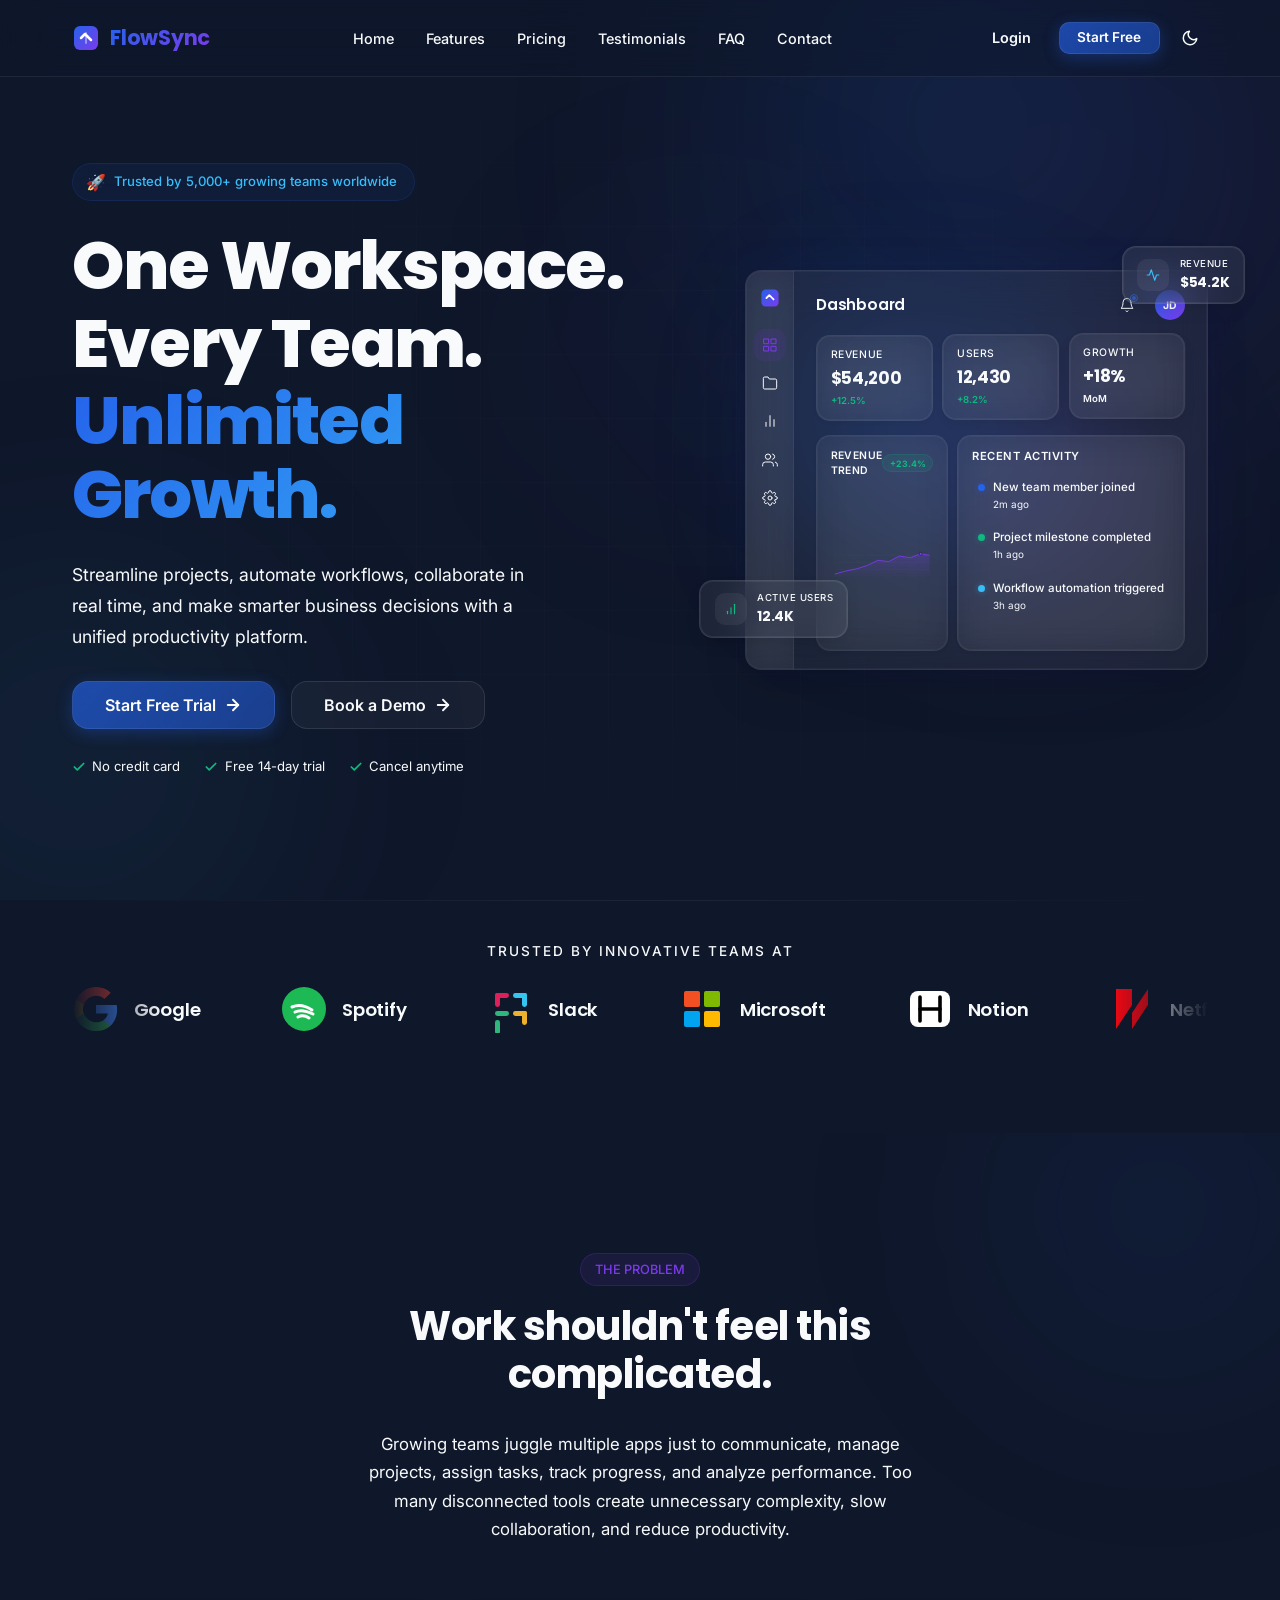
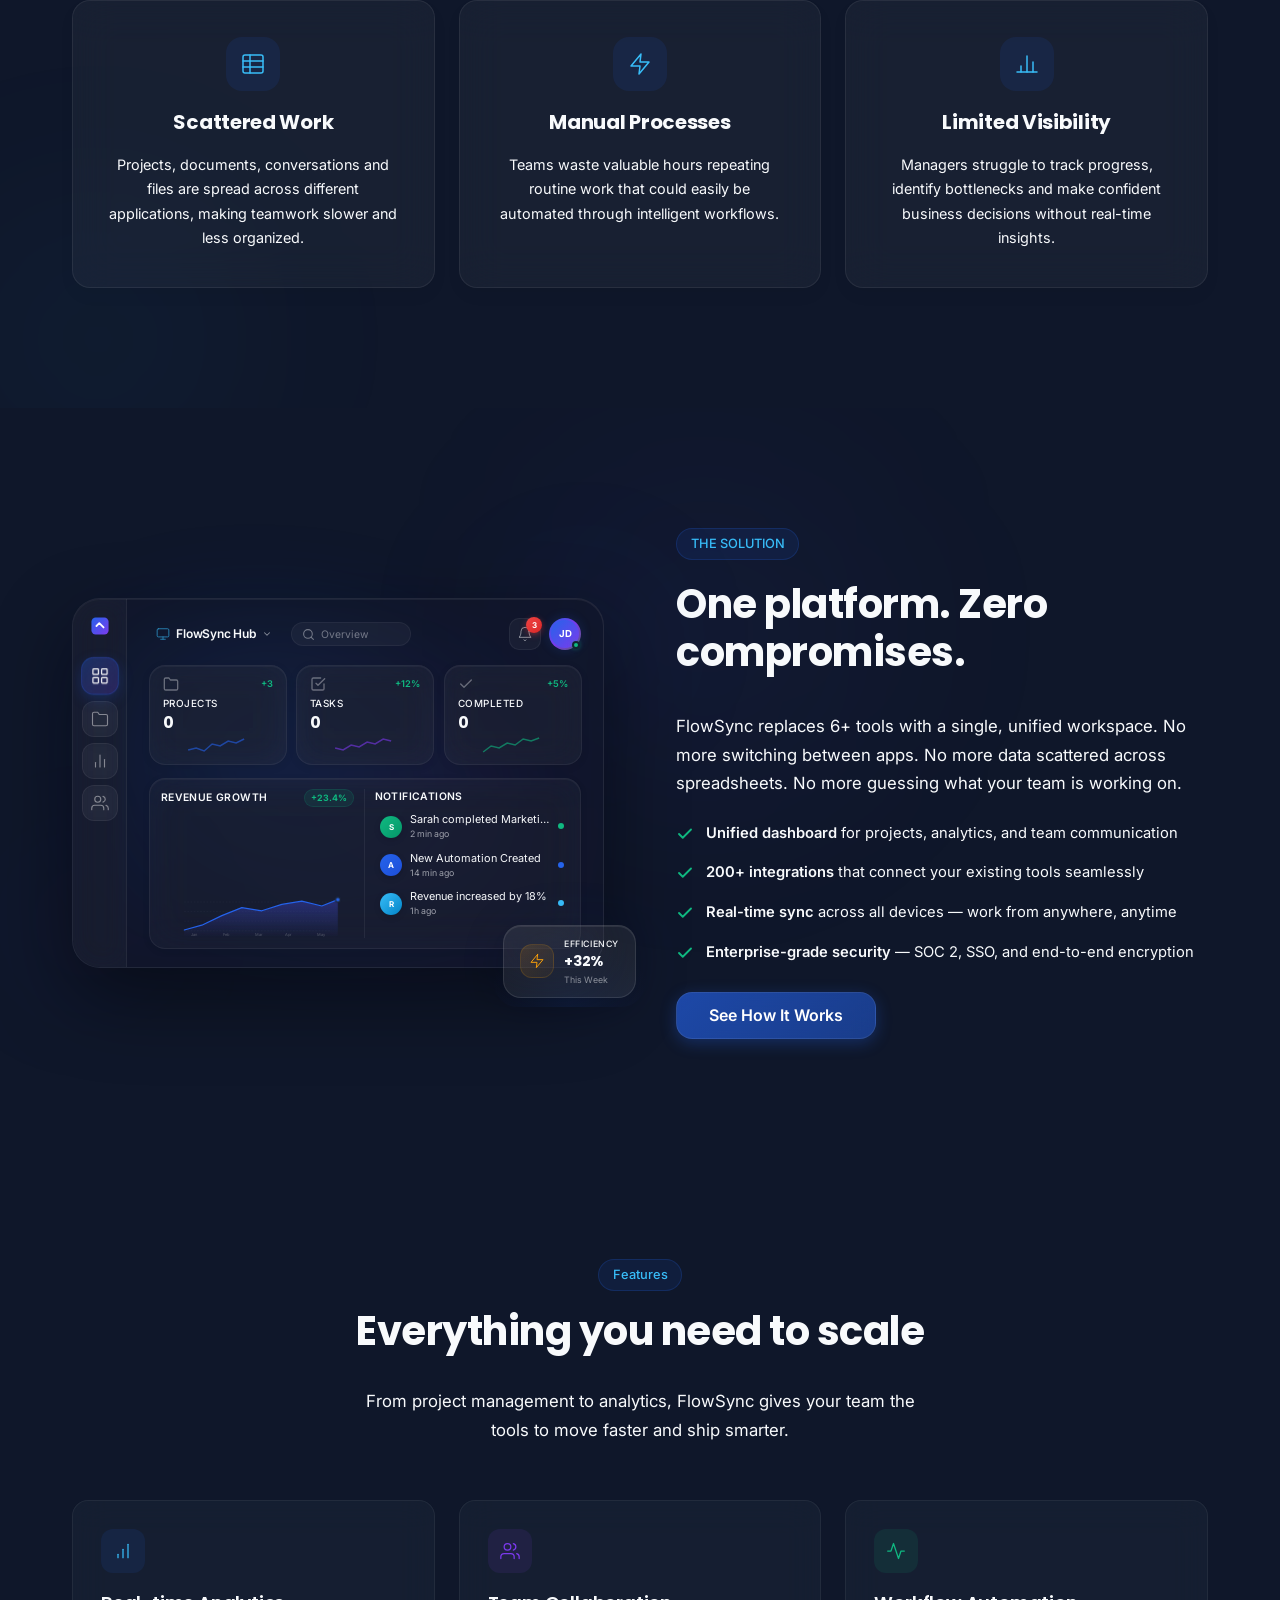
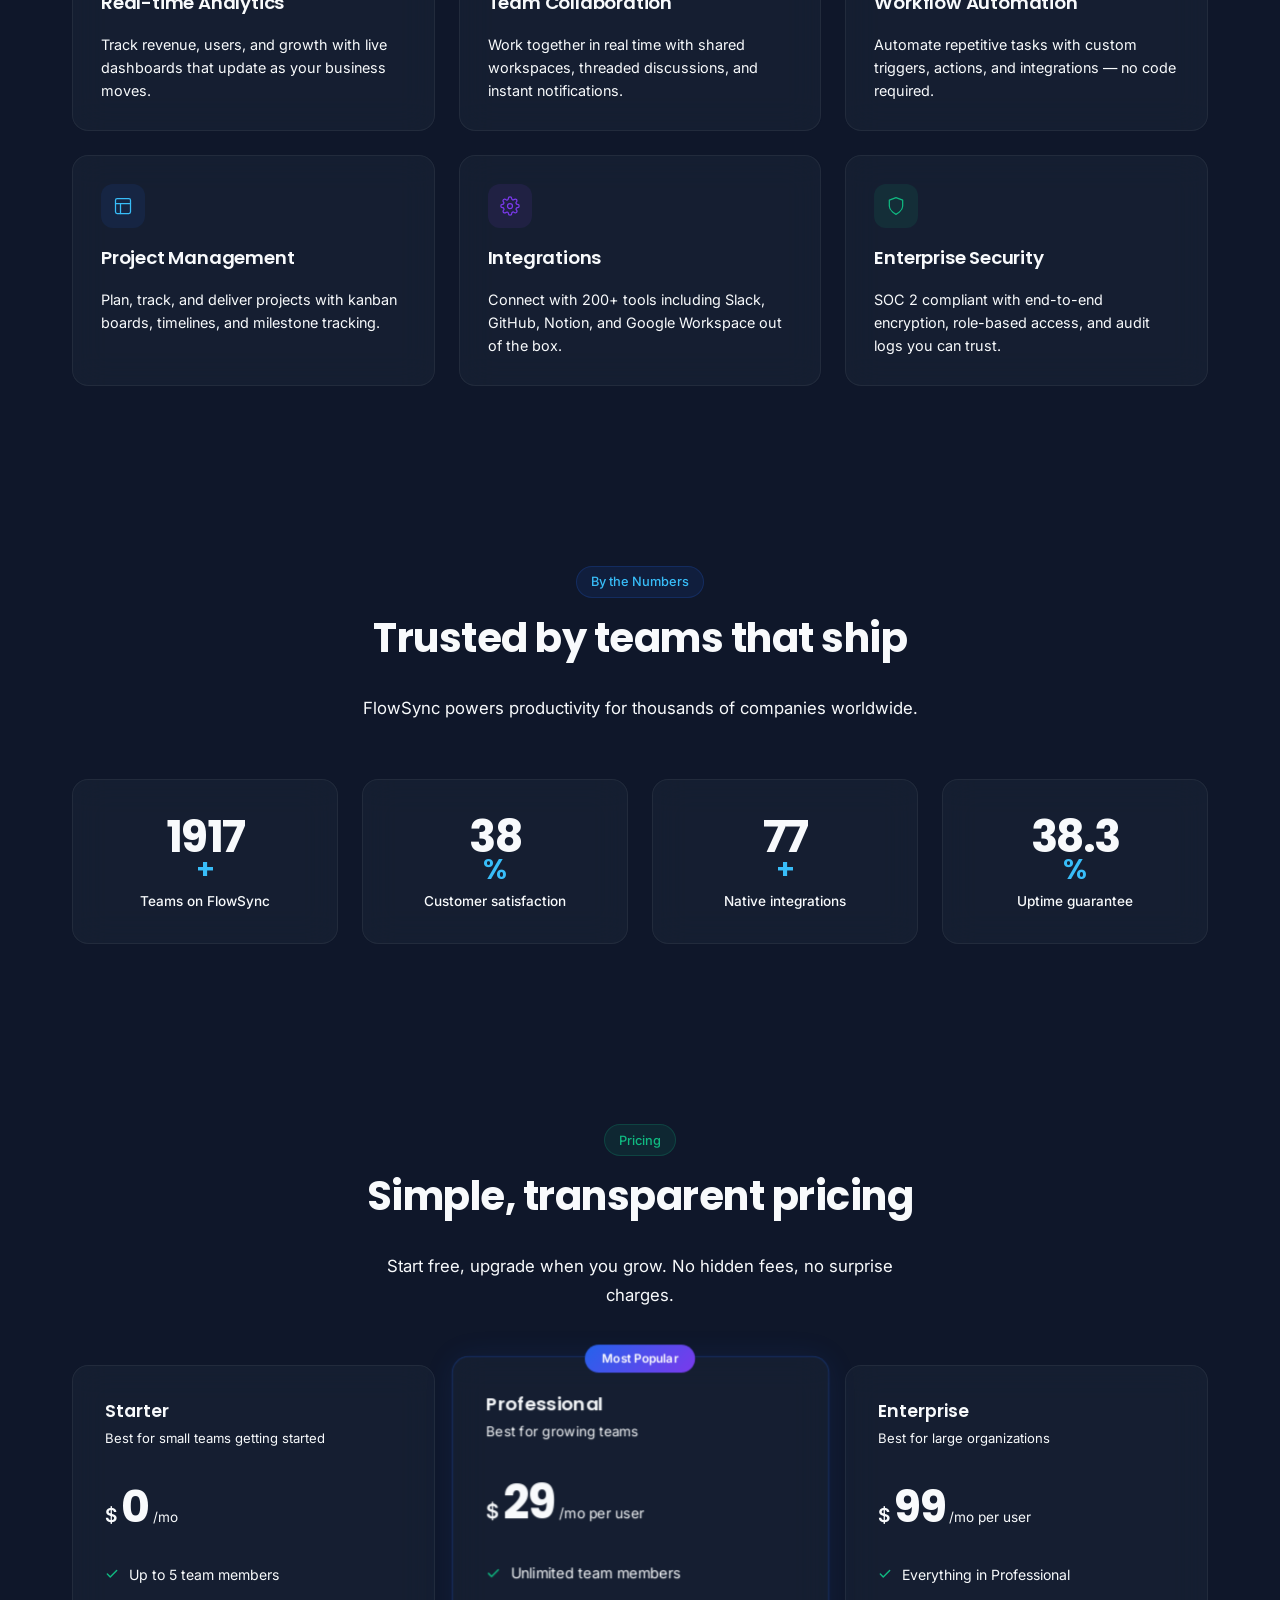
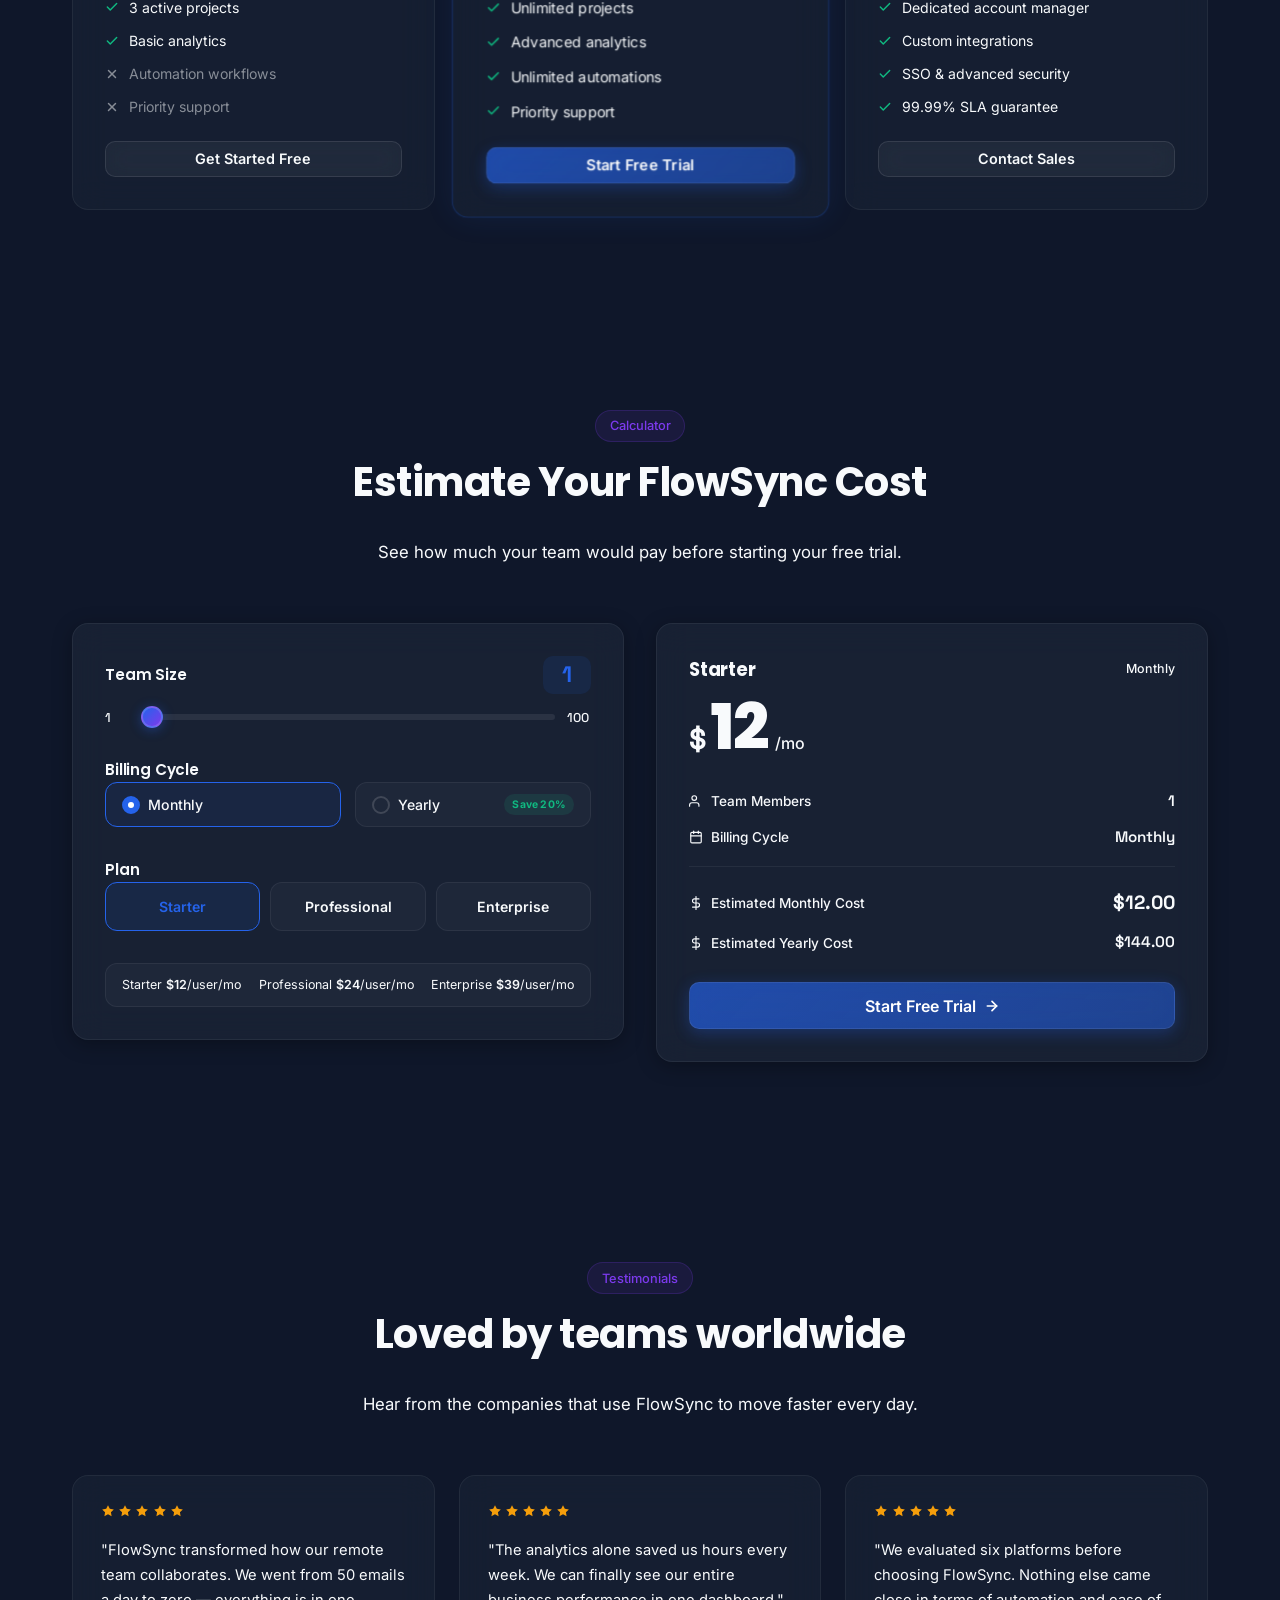
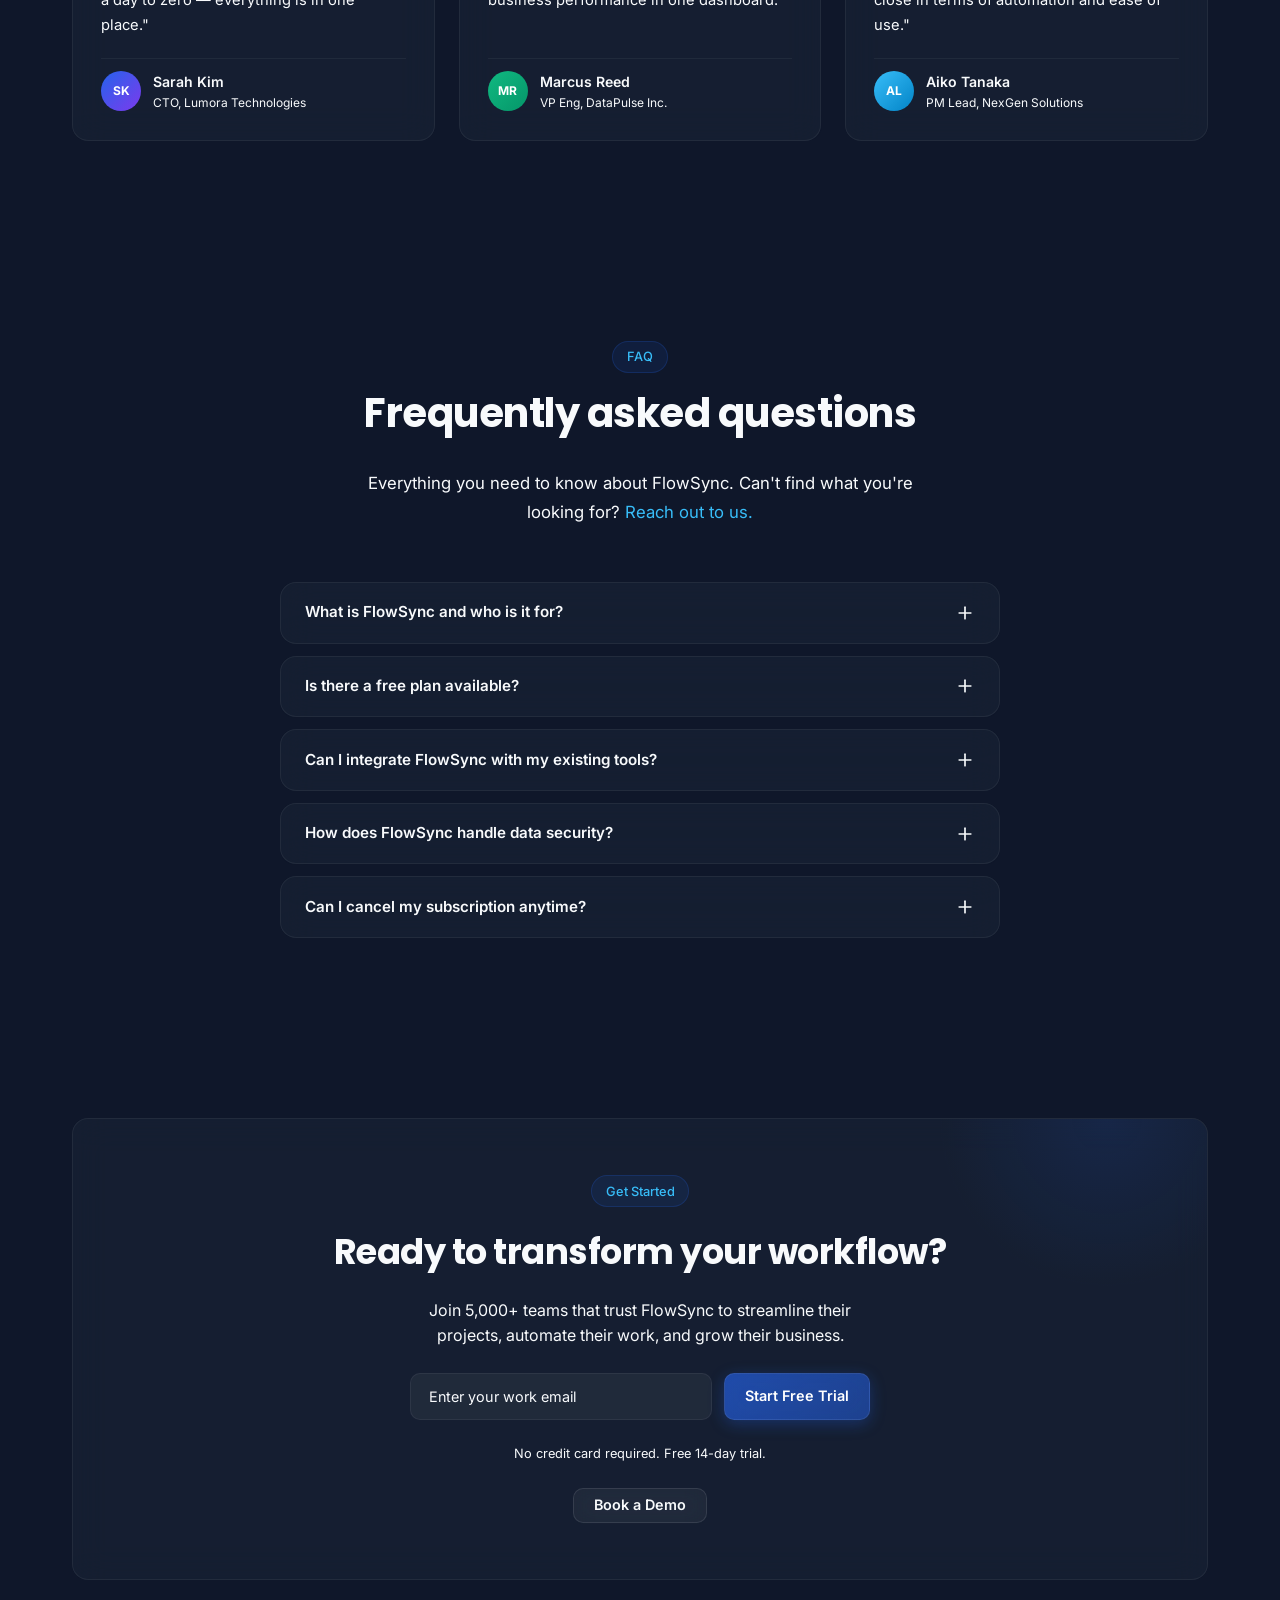
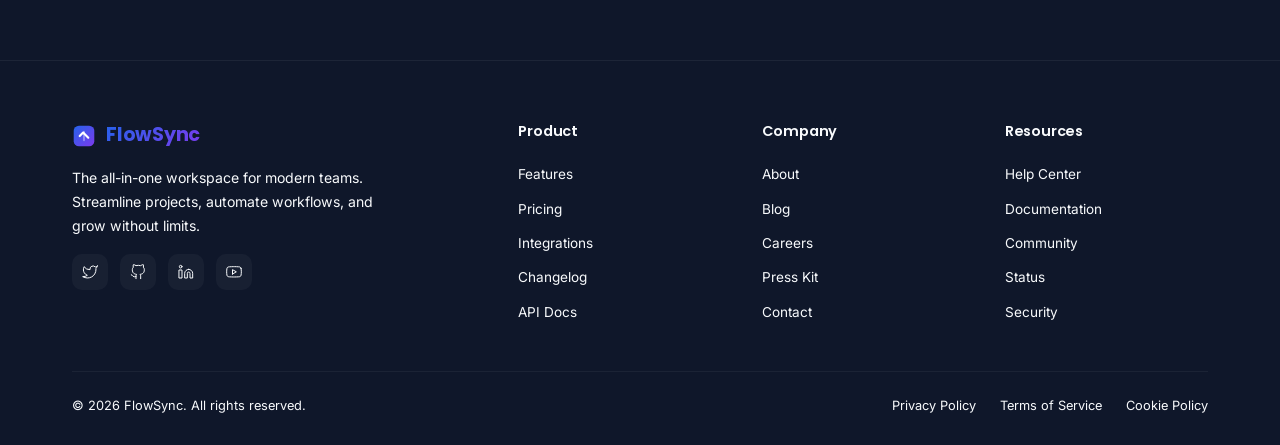
==== commit 9e9be123: "feat(auth): add glassmorphism login modal, localStorage authentication, and user session flow" ====
--- a/html/index.html
+++ b/html/index.html
@@ -1815,6 +1815,73 @@
         </div>
     </footer>
 
+    <!-- Login Modal -->
+    <div class="login-overlay" id="login-overlay" aria-hidden="true">
+        <div class="login-blob login-blob--1" aria-hidden="true"></div>
+        <div class="login-blob login-blob--2" aria-hidden="true"></div>
+        <div class="login-blob login-blob--3" aria-hidden="true"></div>
+        <div class="login-modal" role="dialog" aria-modal="true" aria-label="Sign in to FlowSync">
+            <button class="login-close" id="login-close" aria-label="Close login modal">
+                <svg width="18" height="18" viewBox="0 0 24 24" fill="none" stroke="currentColor" stroke-width="2" stroke-linecap="round" stroke-linejoin="round"><line x1="18" y1="6" x2="6" y2="18"/><line x1="6" y1="6" x2="18" y2="18"/></svg>
+            </button>
+
+            <div class="login-logo">
+                <svg width="56" height="56" viewBox="0 0 28 28" fill="none" aria-hidden="true">
+                    <defs><linearGradient id="loginLogoGrad" x1="2" y1="2" x2="26" y2="26" gradientUnits="userSpaceOnUse"><stop stop-color="#3B82F6"/><stop offset="1" stop-color="#8B5CF6"/></linearGradient></defs>
+                    <rect x="2" y="2" width="24" height="24" rx="6" fill="url(#loginLogoGrad)"/>
+                    <path d="M9 14L13 10L19 16" stroke="white" stroke-width="2.5" stroke-linecap="round" stroke-linejoin="round"/>
+                    <path d="M14 9V19" stroke="white" stroke-width="2" stroke-linecap="round" opacity="0.4"/>
+                </svg>
+            </div>
+
+            <h2 class="login-title">Welcome Back</h2>
+            <p class="login-sub">Sign in to continue to your FlowSync workspace.</p>
+
+            <form class="login-form" id="login-form" novalidate>
+                <div class="login-field">
+                    <label class="login-label" for="login-email">Email</label>
+                    <div class="login-input-wrap">
+                        <svg class="login-input-icon" width="18" height="18" viewBox="0 0 24 24" fill="none" stroke="currentColor" stroke-width="2" stroke-linecap="round" stroke-linejoin="round"><path d="M4 4h16c1.1 0 2 .9 2 2v12c0 1.1-.9 2-2 2H4c-1.1 0-2-.9-2-2V6c0-1.1.9-2 2-2z"/><polyline points="22,6 12,13 2,6"/></svg>
+                        <input type="email" id="login-email" class="login-input" placeholder="Enter your email address" autocomplete="email" required>
+                    </div>
+                </div>
+
+                <div class="login-field">
+                    <label class="login-label" for="login-password">Password</label>
+                    <div class="login-input-wrap">
+                        <svg class="login-input-icon" width="18" height="18" viewBox="0 0 24 24" fill="none" stroke="currentColor" stroke-width="2" stroke-linecap="round" stroke-linejoin="round"><rect x="3" y="11" width="18" height="11" rx="2" ry="2"/><path d="M7 11V7a5 5 0 0 1 10 0v4"/></svg>
+                        <input type="password" id="login-password" class="login-input" placeholder="Enter your password" autocomplete="current-password" required>
+                        <button type="button" class="login-pw-toggle" id="login-pw-toggle" aria-label="Toggle password visibility" tabindex="-1">
+                            <svg class="login-eye" width="18" height="18" viewBox="0 0 24 24" fill="none" stroke="currentColor" stroke-width="2" stroke-linecap="round" stroke-linejoin="round"><path d="M1 12s4-8 11-8 11 8 11 8-4 8-11 8-11-8-11-8z"/><circle cx="12" cy="12" r="3"/></svg>
+                            <svg class="login-eye-off" width="18" height="18" viewBox="0 0 24 24" fill="none" stroke="currentColor" stroke-width="2" stroke-linecap="round" stroke-linejoin="round" style="display:none"><path d="M17.94 17.94A10.07 10.07 0 0 1 12 20c-7 0-11-8-11-8a18.45 18.45 0 0 1 5.06-5.94M9.9 4.24A9.12 9.12 0 0 1 12 4c7 0 11 8 11 8a18.5 18.5 0 0 1-2.16 3.19m-6.72-1.07a3 3 0 1 1-4.24-4.24"/><line x1="1" y1="1" x2="23" y2="23"/></svg>
+                        </button>
+                    </div>
+                </div>
+
+                <div class="login-row">
+                    <label class="login-checkbox">
+                        <input type="checkbox" id="login-remember" checked>
+                        <span class="login-checkbox-mark"></span>
+                        <span>Remember me</span>
+                    </label>
+                    <a href="#" class="login-forgot">Forgot password?</a>
+                </div>
+
+                <div class="login-error" id="login-error" role="alert"></div>
+
+                <button type="submit" class="login-btn" id="login-btn">Sign In</button>
+                <button type="button" class="login-btn login-btn--ghost" id="login-back">Back to Home</button>
+            </form>
+
+            <div class="login-footer">
+                <span>Don't have an account?</span>
+                <a href="#" class="login-trial" id="login-trial">Start Free Trial</a>
+            </div>
+        </div>
+    </div>
+
+    <div class="cursor-glow" id="cursor-glow" aria-hidden="true"></div>
+
     <script src="../js/app.js"></script>
 </body>
 
--- a/css/style.css
+++ b/css/style.css
@@ -4596,4 +4596,657 @@
 
 [data-theme="light"] .calc-value-display {
     background: var(--color-primary-light);
+}
+
+/* ============================
+   LOGIN MODAL — Premium
+   ============================ */
+
+.login-overlay {
+    position: fixed;
+    inset: 0;
+    z-index: 10000;
+    display: flex;
+    align-items: center;
+    justify-content: center;
+    background: rgba(0, 0, 0, 0.65);
+    backdrop-filter: blur(10px);
+    -webkit-backdrop-filter: blur(10px);
+    opacity: 0;
+    visibility: hidden;
+    transition: opacity 0.35s ease, visibility 0.35s ease;
+    padding: 1.5rem;
+}
+
+.login-overlay.is-open {
+    opacity: 1;
+    visibility: visible;
+}
+
+.login-modal {
+    position: relative;
+    width: 100%;
+    max-width: 460px;
+    background: rgba(18, 25, 45, 0.6);
+    backdrop-filter: blur(24px);
+    -webkit-backdrop-filter: blur(24px);
+    border: 1px solid rgba(255, 255, 255, 0.08);
+    border-radius: 24px;
+    padding: 40px 44px 32px;
+    box-shadow: 0 24px 80px rgba(0, 0, 0, 0.5), 0 0 60px rgba(59, 130, 246, 0.08);
+    transform: translateY(24px) scale(0.97);
+    transition: transform 0.4s cubic-bezier(0.16, 1, 0.3, 1), opacity 0.35s ease;
+    opacity: 0;
+}
+
+.login-overlay.is-open .login-modal {
+    transform: translateY(0) scale(1);
+    opacity: 1;
+}
+
+/* Background blobs for light theme */
+.login-blob {
+    position: absolute;
+    border-radius: 50%;
+    filter: blur(80px);
+    pointer-events: none;
+    opacity: 0;
+    transition: opacity 0.6s ease;
+    z-index: 0;
+}
+
+.login-blob--1 {
+    width: 320px;
+    height: 320px;
+    top: -80px;
+    right: -60px;
+}
+
+.login-blob--2 {
+    width: 280px;
+    height: 280px;
+    bottom: -40px;
+    left: -80px;
+}
+
+.login-blob--3 {
+    width: 200px;
+    height: 200px;
+    top: 45%;
+    left: 50%;
+    transform: translateX(-50%);
+}
+
+/* Close button — top right, no circle */
+.login-close {
+    position: absolute;
+    top: 24px;
+    right: 24px;
+    width: 28px;
+    height: 28px;
+    border: none;
+    border-radius: 0;
+    background: transparent;
+    color: rgba(255, 255, 255, 0.5);
+    cursor: pointer;
+    display: flex;
+    align-items: center;
+    justify-content: center;
+    transition: color 0.2s ease;
+    padding: 0;
+}
+
+.login-close:hover {
+    color: #fff;
+}
+
+/* Logo — 56px centered */
+.login-logo {
+    display: flex;
+    justify-content: center;
+    margin-bottom: 22px;
+}
+
+.login-logo svg {
+    width: 56px;
+    height: 56px;
+    display: block;
+}
+
+/* Heading */
+.login-title {
+    font-family: 'Outfit', 'Plus Jakarta Sans', 'Inter', sans-serif;
+    font-size: 40px;
+    font-weight: 700;
+    color: #fff;
+    text-align: center;
+    margin: 0 0 12px;
+    letter-spacing: -0.03em;
+    line-height: 1.15;
+}
+
+/* Subtitle */
+.login-sub {
+    font-size: 16px;
+    color: #C8CEDA;
+    text-align: center;
+    margin: 0 auto 32px;
+    max-width: 300px;
+    line-height: 1.55;
+    font-weight: 400;
+}
+
+/* ── Form ── */
+.login-form {
+    display: flex;
+    flex-direction: column;
+    gap: 0;
+}
+
+/* Field wrapper */
+.login-field {
+    margin-bottom: 20px;
+}
+
+/* Label above input */
+.login-label {
+    display: block;
+    font-size: 13px;
+    font-weight: 500;
+    color: #C8CEDA;
+    margin-bottom: 8px;
+    letter-spacing: 0.01em;
+}
+
+/* Input wrapper (for icon positioning) */
+.login-input-wrap {
+    position: relative;
+    display: flex;
+    align-items: center;
+}
+
+/* Input icon (mail / lock) */
+.login-input-icon {
+    position: absolute;
+    left: 18px;
+    color: #7B8597;
+    pointer-events: none;
+    flex-shrink: 0;
+}
+
+/* Input */
+.login-input {
+    width: 100%;
+    height: 56px;
+    padding: 0 18px 0 50px;
+    background: rgba(255, 255, 255, 0.04);
+    border: 1px solid rgba(255, 255, 255, 0.08);
+    border-radius: 12px;
+    color: #fff;
+    font-family: 'Inter', 'Manrope', sans-serif;
+    font-size: 15px;
+    font-weight: 400;
+    outline: none;
+    transition: border-color 0.25s ease, box-shadow 0.25s ease, background 0.25s ease;
+    box-sizing: border-box;
+}
+
+.login-input::placeholder {
+    color: #7B8597;
+    font-size: 15px;
+}
+
+.login-input:focus {
+    border-color: #3B82F6;
+    background: rgba(255, 255, 255, 0.06);
+    box-shadow: 0 0 0 3px rgba(59, 130, 246, 0.15);
+}
+
+/* Password visibility toggle */
+.login-pw-toggle {
+    position: absolute;
+    right: 14px;
+    width: 32px;
+    height: 32px;
+    border: none;
+    border-radius: 8px;
+    background: transparent;
+    color: #7B8597;
+    cursor: pointer;
+    display: flex;
+    align-items: center;
+    justify-content: center;
+    transition: color 0.2s ease, background 0.2s ease;
+    padding: 0;
+}
+
+.login-pw-toggle:hover {
+    color: #C8CEDA;
+    background: rgba(255, 255, 255, 0.04);
+}
+
+/* ── Remember me row ── */
+.login-row {
+    display: flex;
+    align-items: center;
+    justify-content: space-between;
+    margin-bottom: 24px;
+    gap: 0.5rem;
+}
+
+.login-checkbox {
+    display: flex;
+    align-items: center;
+    gap: 0.5rem;
+    cursor: pointer;
+    font-size: 14px;
+    color: #C8CEDA;
+    user-select: none;
+    font-weight: 400;
+}
+
+.login-checkbox input {
+    position: absolute;
+    opacity: 0;
+    pointer-events: none;
+}
+
+.login-checkbox-mark {
+    width: 18px;
+    height: 18px;
+    border: 2px solid rgba(255, 255, 255, 0.15);
+    border-radius: 5px;
+    background: transparent;
+    transition: background 0.2s ease, border-color 0.2s ease;
+    flex-shrink: 0;
+    position: relative;
+}
+
+.login-checkbox input:checked + .login-checkbox-mark {
+    background: #3B82F6;
+    border-color: #3B82F6;
+}
+
+.login-checkbox input:checked + .login-checkbox-mark::after {
+    content: '';
+    position: absolute;
+    left: 4.5px;
+    top: 1.5px;
+    width: 5px;
+    height: 9px;
+    border: solid #fff;
+    border-width: 0 2px 2px 0;
+    transform: rotate(45deg);
+}
+
+.login-forgot {
+    font-size: 14px;
+    color: #4F7CFF;
+    text-decoration: none;
+    transition: color 0.2s ease;
+    font-weight: 500;
+}
+
+.login-forgot:hover {
+    color: #6B96FF;
+    text-decoration: underline;
+}
+
+/* ── Error ── */
+.login-error {
+    font-size: 13px;
+    color: #EF4444;
+    min-height: 0;
+    line-height: 1.4;
+    margin-bottom: 0;
+    transition: opacity 0.25s ease, transform 0.25s ease;
+    opacity: 0;
+    transform: translateY(-4px);
+}
+
+.login-error.is-visible {
+    opacity: 1;
+    transform: translateY(0);
+    margin-bottom: 16px;
+}
+
+/* ── Buttons ── */
+.login-btn {
+    width: 100%;
+    height: 56px;
+    border: none;
+    border-radius: 12px;
+    font-family: 'Inter', 'Manrope', sans-serif;
+    font-size: 16px;
+    font-weight: 600;
+    cursor: pointer;
+    transition: transform 0.2s ease, box-shadow 0.2s ease, background 0.2s ease, border-color 0.2s ease, color 0.2s ease;
+    position: relative;
+    overflow: hidden;
+    display: flex;
+    align-items: center;
+    justify-content: center;
+}
+
+.login-btn[type="submit"] {
+    background: linear-gradient(135deg, #3B82F6 0%, #8B5CF6 100%);
+    color: #fff;
+    box-shadow: 0 4px 24px rgba(59, 130, 246, 0.25);
+    margin-bottom: 16px;
+}
+
+.login-btn[type="submit"]:hover {
+    transform: translateY(-1px);
+    box-shadow: 0 6px 32px rgba(59, 130, 246, 0.35);
+    background: linear-gradient(135deg, #4B8BF7 0%, #9B6CF7 100%);
+}
+
+.login-btn[type="submit"]:active {
+    transform: translateY(0);
+}
+
+.login-btn--ghost,
+.login-btn[type="button"] {
+    background: transparent;
+    color: rgba(255, 255, 255, 0.7);
+    border: 1px solid rgba(255, 255, 255, 0.1);
+    margin-bottom: 0;
+}
+
+.login-btn--ghost:hover,
+.login-btn[type="button"]:hover {
+    border-color: rgba(255, 255, 255, 0.2);
+    background: rgba(255, 255, 255, 0.03);
+    color: #fff;
+}
+
+.login-btn--ghost:active,
+.login-btn[type="button"]:active {
+    transform: scale(0.98);
+}
+
+.login-btn.loading {
+    pointer-events: none;
+    opacity: 0.75;
+}
+
+.login-btn.loading::after {
+    content: '';
+    position: absolute;
+    inset: 0;
+    background: linear-gradient(90deg, transparent, rgba(255, 255, 255, 0.12), transparent);
+    background-size: 200% 100%;
+    animation: loginShimmer 1.2s ease infinite;
+}
+
+@keyframes loginShimmer {
+    0% { background-position: -200% 0; }
+    100% { background-position: 200% 0; }
+}
+
+/* ── Footer ── */
+.login-footer {
+    text-align: center;
+    margin-top: 24px;
+    font-size: 14px;
+    color: #7B8597;
+}
+
+.login-footer span {
+    margin-right: 4px;
+}
+
+.login-trial {
+    color: #4F7CFF;
+    text-decoration: none;
+    font-weight: 600;
+    transition: color 0.2s ease;
+}
+
+.login-trial:hover {
+    color: #6B96FF;
+}
+
+/* ── Shake ── */
+@keyframes loginShake {
+    0%, 100% { transform: translateX(0); }
+    20% { transform: translateX(-6px); }
+    40% { transform: translateX(6px); }
+    60% { transform: translateX(-4px); }
+    80% { transform: translateX(4px); }
+}
+
+.login-modal.shake {
+    animation: loginShake 0.4s ease;
+}
+
+/* ── Light theme — Premium frosted glass ── */
+
+[data-theme="light"] .login-overlay.is-open .login-blob {
+    opacity: 0.55;
+}
+
+[data-theme="light"] .login-blob--1 {
+    background: radial-gradient(circle, rgba(196, 181, 253, 0.5) 0%, rgba(196, 181, 253, 0) 70%);
+}
+
+[data-theme="light"] .login-blob--2 {
+    background: radial-gradient(circle, rgba(147, 197, 253, 0.4) 0%, rgba(147, 197, 253, 0) 70%);
+}
+
+[data-theme="light"] .login-blob--3 {
+    background: radial-gradient(circle, rgba(216, 180, 254, 0.3) 0%, rgba(216, 180, 254, 0) 70%);
+}
+
+[data-theme="light"] .login-overlay {
+    background: rgba(0, 0, 0, 0.45);
+    backdrop-filter: blur(8px);
+    -webkit-backdrop-filter: blur(8px);
+}
+
+[data-theme="light"] .login-modal {
+    background: rgba(255, 255, 255, 0.22);
+    backdrop-filter: blur(28px);
+    -webkit-backdrop-filter: blur(28px);
+    border: 1px solid rgba(255, 255, 255, 0.35);
+    border-radius: 28px;
+    box-shadow: 0 20px 60px rgba(31, 38, 135, 0.12);
+    transform: translateY(12px) scale(0.98);
+    transition: transform 0.3s cubic-bezier(0.16, 1, 0.3, 1), opacity 0.3s ease;
+}
+
+[data-theme="light"] .login-modal::before {
+    content: '';
+    position: absolute;
+    inset: 0;
+    border-radius: 28px;
+    box-shadow: inset 0 1px 0 rgba(255, 255, 255, 0.45);
+    pointer-events: none;
+    z-index: 1;
+}
+
+[data-theme="light"] .login-title {
+    font-weight: 800;
+    font-size: 44px;
+    color: #111827;
+    text-shadow: 0 1px 3px rgba(255, 255, 255, 0.25);
+}
+
+@media (min-width: 600px) {
+    [data-theme="light"] .login-title {
+        font-size: 48px;
+    }
+}
+
+[data-theme="light"] .login-sub {
+    color: #1F2937;
+    font-size: 17px;
+    font-weight: 500;
+    line-height: 1.6;
+}
+
+[data-theme="light"] .login-label {
+    color: #1F2937;
+    font-size: 14px;
+    font-weight: 600;
+    margin-bottom: 10px;
+}
+
+[data-theme="light"] .login-input {
+    background: rgba(255, 255, 255, 0.28);
+    backdrop-filter: blur(18px);
+    -webkit-backdrop-filter: blur(18px);
+    border: 1px solid rgba(255, 255, 255, 0.45);
+    border-radius: 16px;
+    color: #111827;
+}
+
+[data-theme="light"] .login-input::placeholder {
+    color: #6B7280;
+    opacity: 1;
+}
+
+[data-theme="light"] .login-input:focus {
+    border-color: #6366F1;
+    background: rgba(255, 255, 255, 0.4);
+    box-shadow: 0 0 0 4px rgba(99, 102, 241, 0.12);
+}
+
+[data-theme="light"] .login-input-icon {
+    color: #4B5563;
+    transition: color 0.25s ease;
+}
+
+[data-theme="light"] .login-input-wrap:focus-within .login-input-icon {
+    color: #4338CA;
+}
+
+[data-theme="light"] .login-pw-toggle {
+    color: #4B5563;
+}
+
+[data-theme="light"] .login-pw-toggle:hover {
+    color: #4B5563;
+    background: rgba(255, 255, 255, 0.15);
+}
+
+[data-theme="light"] .login-checkbox {
+    color: #1F2937;
+    font-weight: 500;
+}
+
+[data-theme="light"] .login-checkbox-mark {
+    width: 20px;
+    height: 20px;
+    border: 2px solid rgba(0, 0, 0, 0.2);
+    border-radius: 6px;
+    background: rgba(255, 255, 255, 0.3);
+    backdrop-filter: blur(8px);
+}
+
+[data-theme="light"] .login-checkbox input:checked + .login-checkbox-mark {
+    background: #6366F1;
+    border-color: #6366F1;
+}
+
+[data-theme="light"] .login-checkbox input:checked + .login-checkbox-mark::after {
+    left: 5.5px;
+    top: 2px;
+}
+
+[data-theme="light"] .login-forgot {
+    color: #4338CA;
+    font-weight: 600;
+}
+
+[data-theme="light"] .login-forgot:hover {
+    color: #1E1B7A;
+    text-decoration: underline;
+}
+
+[data-theme="light"] .login-btn[type="submit"] {
+    background: linear-gradient(135deg, #4F7CFF 0%, #7C3AED 100%);
+    border-radius: 16px;
+    box-shadow: 0 12px 30px rgba(99, 102, 241, 0.28);
+    color: #FFFFFF;
+    font-weight: 700;
+    letter-spacing: 0.3px;
+}
+
+[data-theme="light"] .login-btn[type="submit"]:hover {
+    transform: translateY(-2px);
+    background: linear-gradient(135deg, #6188FF 0%, #8B5CF6 100%);
+    box-shadow: 0 16px 40px rgba(99, 102, 241, 0.35);
+}
+
+[data-theme="light"] .login-btn--ghost,
+[data-theme="light"] .login-btn[type="button"] {
+    background: rgba(255, 255, 255, 0.14);
+    backdrop-filter: blur(12px);
+    -webkit-backdrop-filter: blur(12px);
+    border: 1px solid rgba(255, 255, 255, 0.45);
+    border-radius: 16px;
+    color: #1F2937;
+}
+
+[data-theme="light"] .login-btn--ghost:hover,
+[data-theme="light"] .login-btn[type="button"]:hover {
+    background: rgba(255, 255, 255, 0.25);
+    border-color: rgba(255, 255, 255, 0.6);
+    color: #111827;
+}
+
+[data-theme="light"] .login-footer {
+    color: #1F2937;
+    font-weight: 500;
+}
+
+[data-theme="light"] .login-trial {
+    color: #4338CA;
+    font-weight: 700;
+}
+
+[data-theme="light"] .login-trial:hover {
+    color: #1E1B7A;
+}
+
+[data-theme="light"] .login-close {
+    width: 32px;
+    height: 32px;
+    border-radius: 50%;
+    background: rgba(255, 255, 255, 0.18);
+    backdrop-filter: blur(12px);
+    -webkit-backdrop-filter: blur(12px);
+    color: #4B5563;
+    transition: background 0.2s ease, color 0.2s ease, transform 0.2s ease;
+}
+
+[data-theme="light"] .login-close:hover {
+    background: rgba(255, 255, 255, 0.28);
+    color: #111827;
+    transform: scale(1.05);
+}
+
+/* ── Mobile ── */
+@media (max-width: 480px) {
+    .login-modal {
+        padding: 32px 20px 28px;
+        border-radius: 20px;
+    }
+    .login-title {
+        font-size: 32px;
+    }
+    .login-sub {
+        font-size: 14px;
+        margin-bottom: 28px;
+    }
+    .login-input {
+        height: 50px;
+        font-size: 14px;
+        padding-left: 44px;
+    }
+    .login-btn {
+        height: 50px;
+        font-size: 15px;
+    }
 }
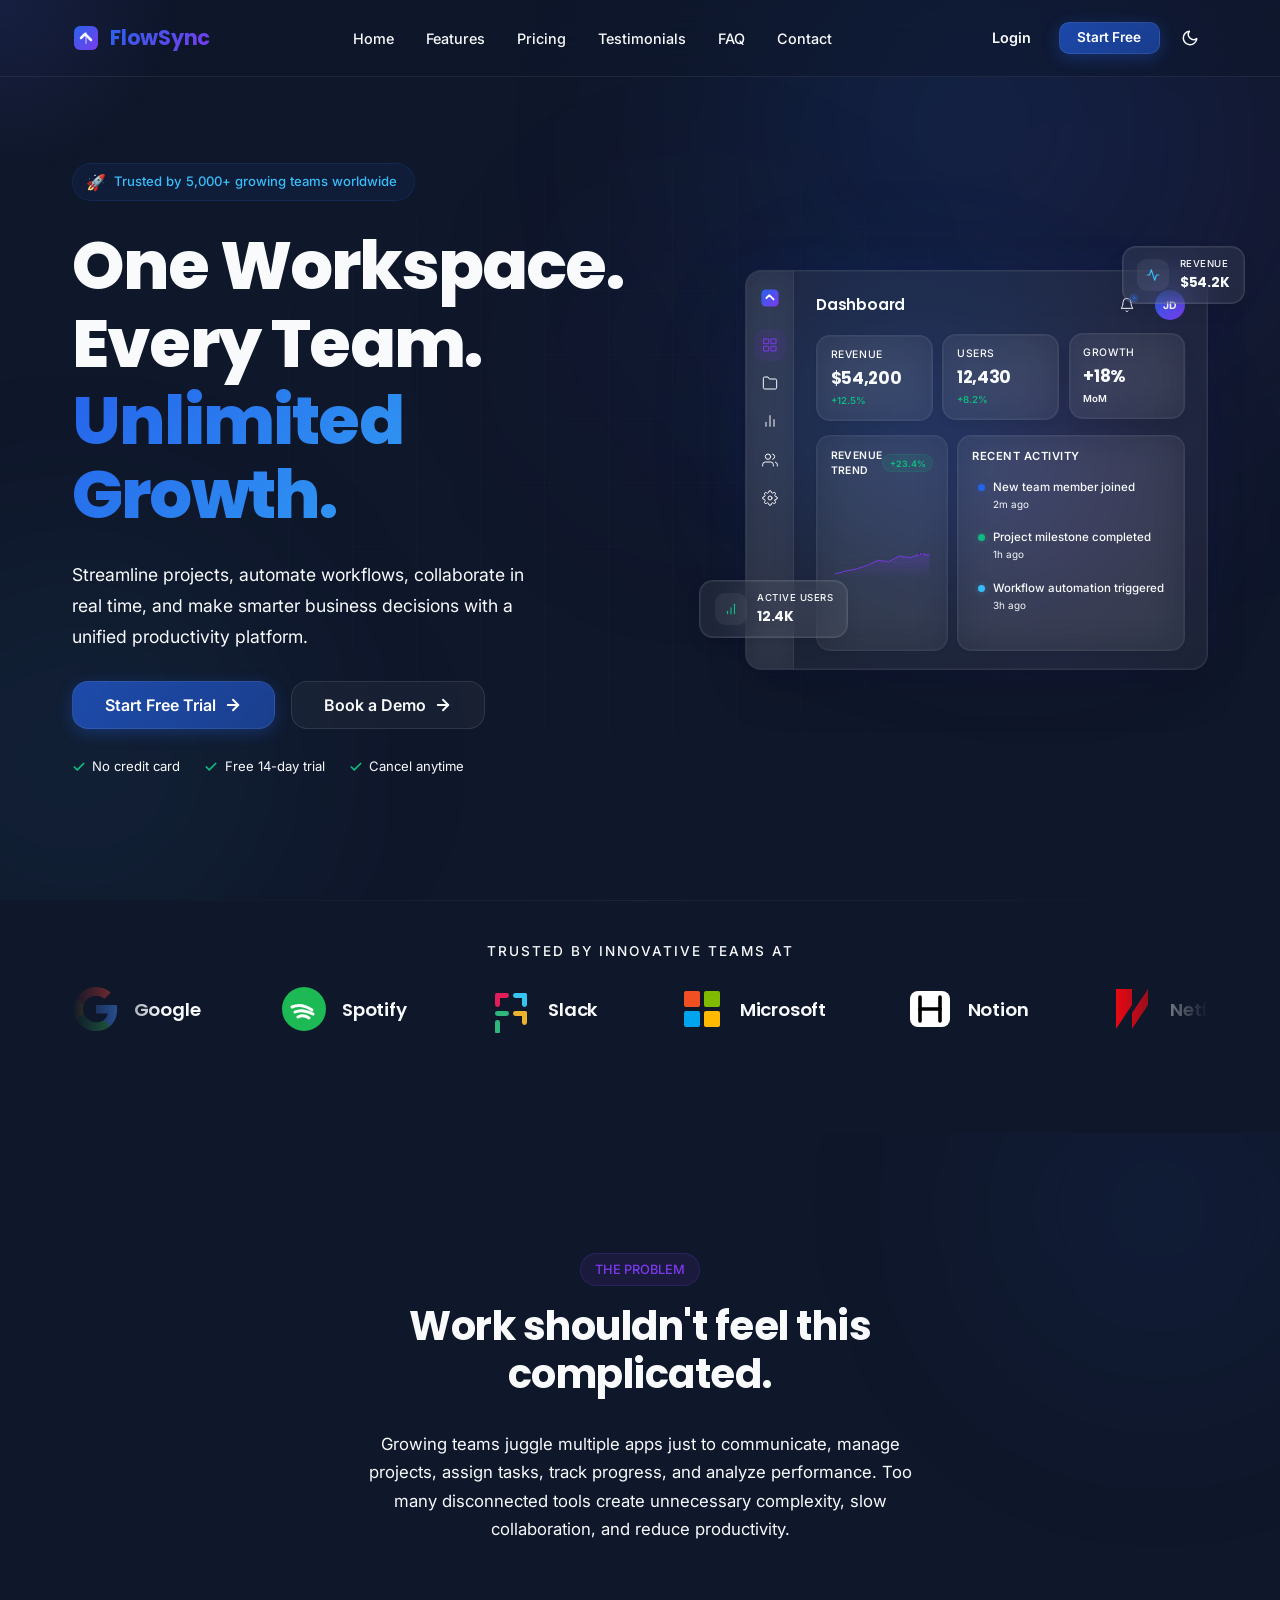
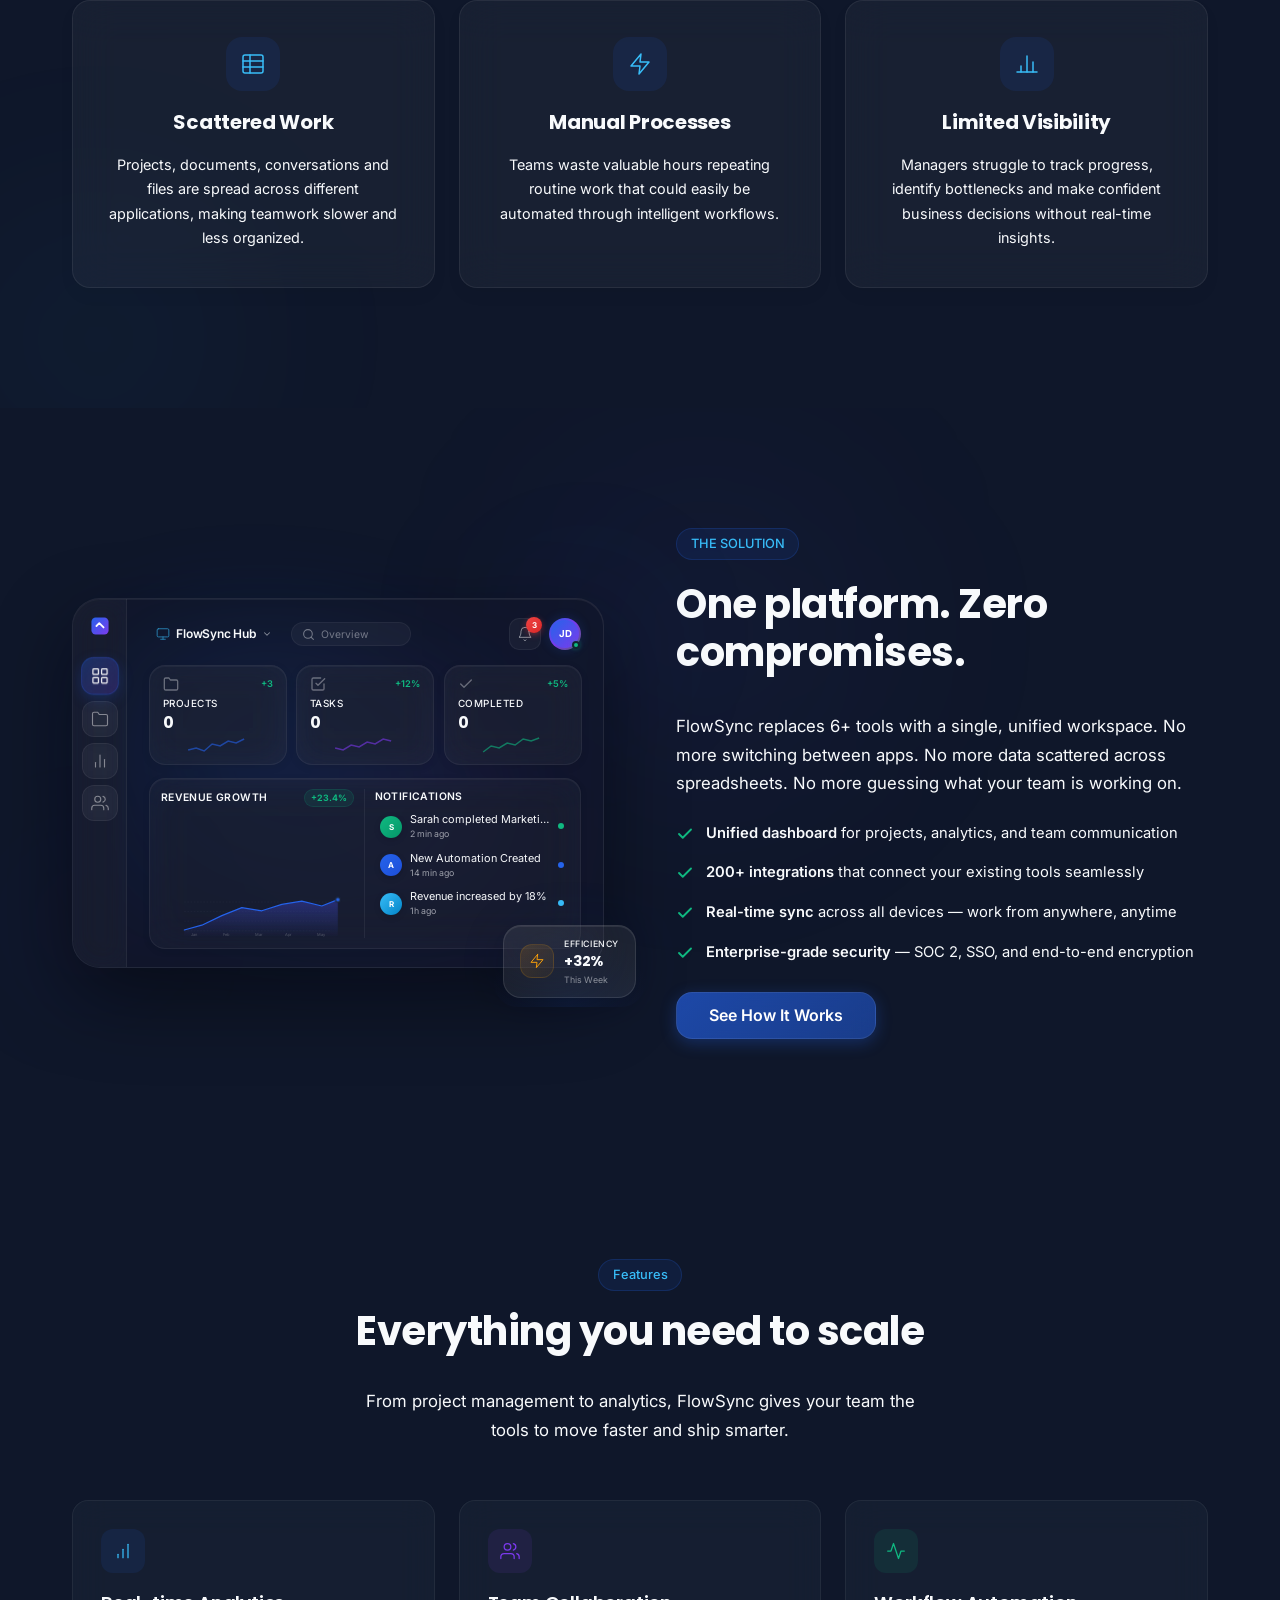
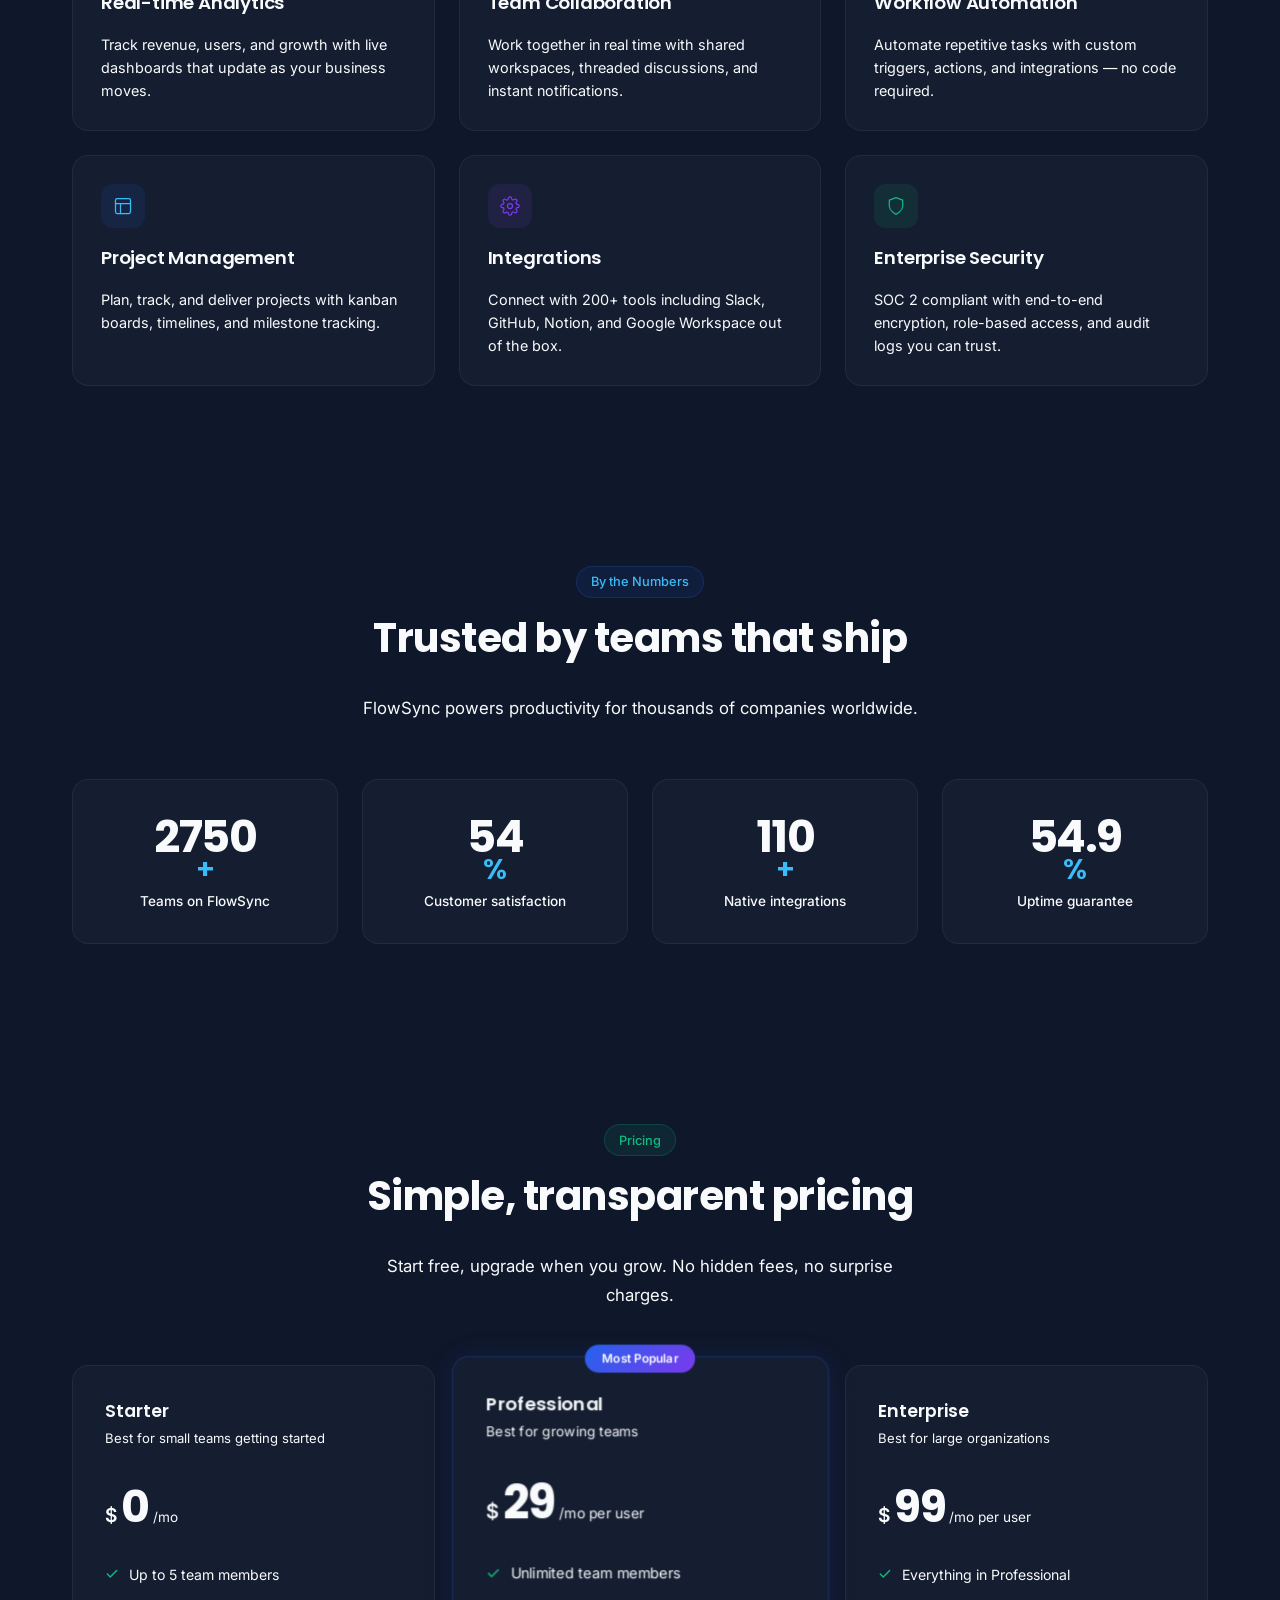
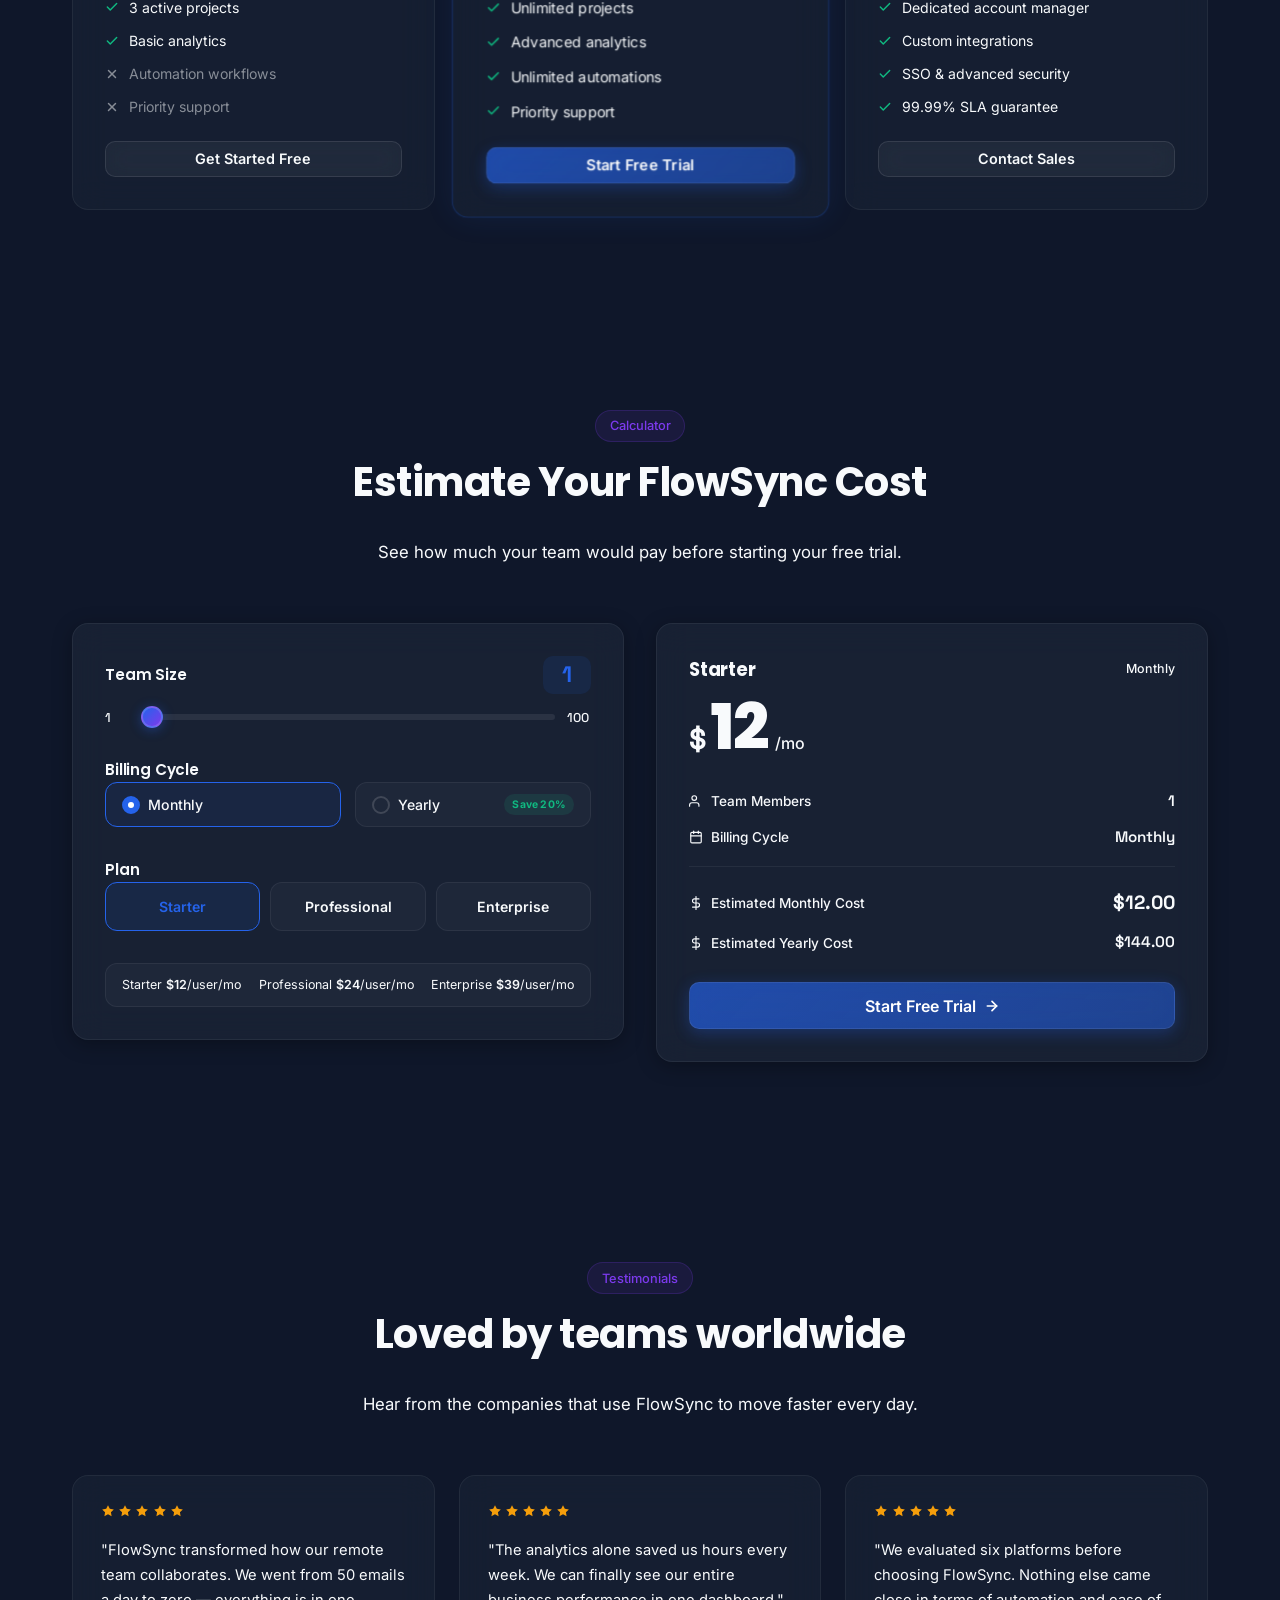
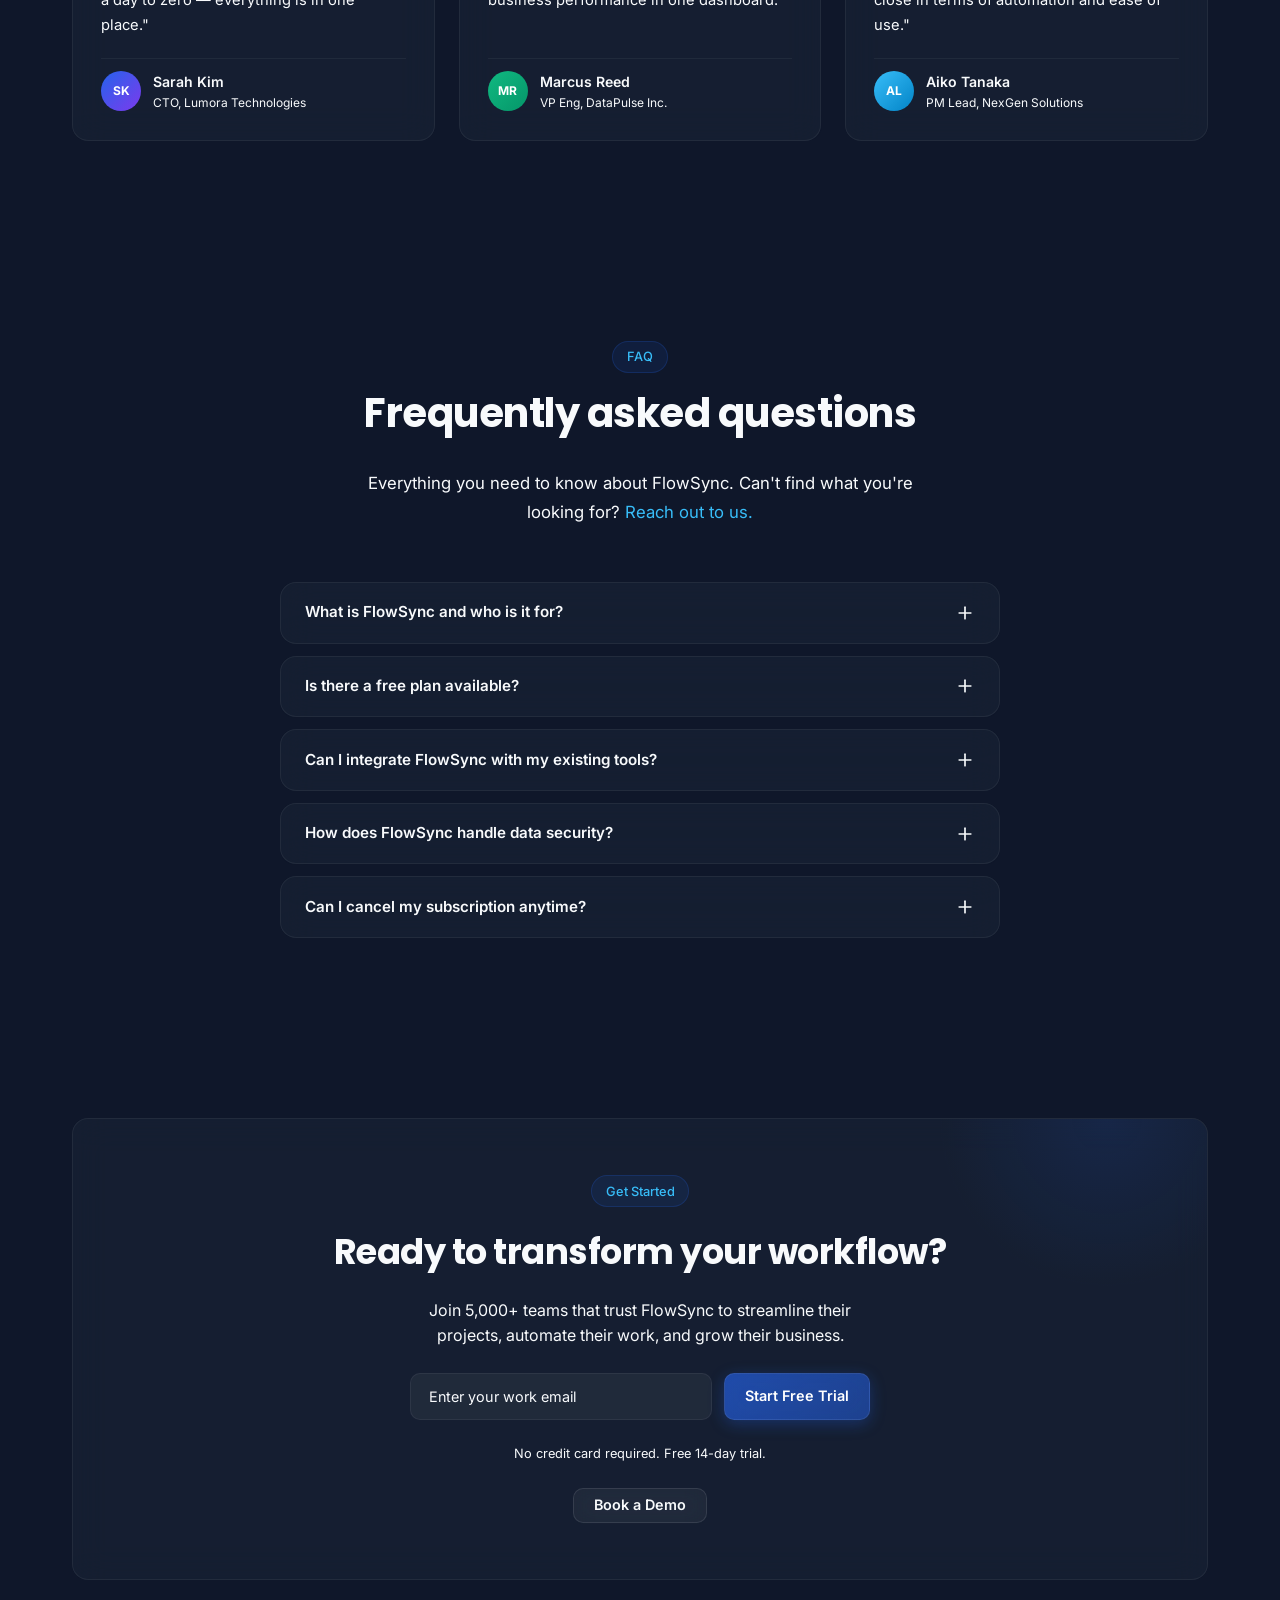
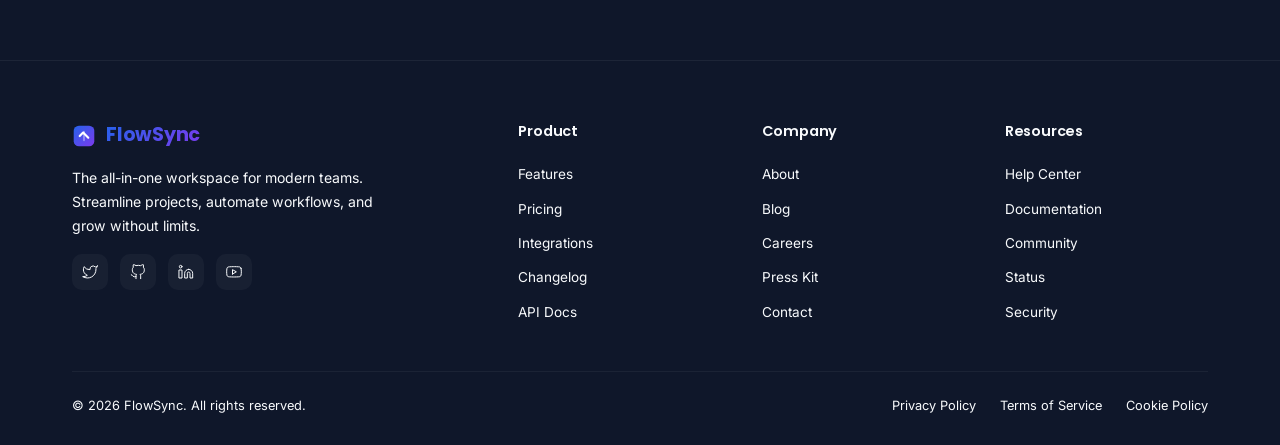
==== commit 889f330d: "feat: add cursor glow effect and back-to-top button" ====
--- a/html/index.html
+++ b/html/index.html
@@ -1882,6 +1882,10 @@
 
     <div class="cursor-glow" id="cursor-glow" aria-hidden="true"></div>
 
+    <button class="back-to-top" id="back-to-top" aria-label="Back to top">
+        <svg width="20" height="20" viewBox="0 0 24 24" fill="none" stroke="currentColor" stroke-width="2.5" stroke-linecap="round" stroke-linejoin="round"><path d="M12 19V5"/><path d="M5 12l7-7 7 7"/></svg>
+    </button>
+
     <script src="../js/app.js"></script>
 </body>
 
--- a/css/style.css
+++ b/css/style.css
@@ -5249,4 +5249,91 @@
         height: 50px;
         font-size: 15px;
     }
+}
+
+/* ── Cursor Glow ── */
+.cursor-glow {
+    position: fixed;
+    top: 0;
+    left: 0;
+    width: 360px;
+    height: 360px;
+    border-radius: 50%;
+    background: radial-gradient(circle, rgba(99, 102, 241, 0.12) 0%, transparent 70%);
+    pointer-events: none;
+    z-index: 99999;
+    transform: translate(-50%, -50%);
+    will-change: transform;
+    transition: opacity 0.3s;
+}
+
+@media (hover: none) and (pointer: coarse) {
+    .cursor-glow {
+        display: none !important;
+    }
+}
+
+/* ── Back to Top ── */
+.back-to-top {
+    position: fixed;
+    bottom: 32px;
+    right: 32px;
+    width: 48px;
+    height: 48px;
+    border-radius: 50%;
+    border: 1px solid rgba(255, 255, 255, 0.25);
+    background: rgba(18, 25, 45, 0.7);
+    backdrop-filter: blur(16px);
+    -webkit-backdrop-filter: blur(16px);
+    color: #4F7CFF;
+    cursor: pointer;
+    z-index: 9999;
+    display: flex;
+    align-items: center;
+    justify-content: center;
+    opacity: 0;
+    visibility: hidden;
+    transform: translateY(12px);
+    transition: opacity 0.3s ease, visibility 0.3s ease, transform 0.3s ease, background 0.2s, color 0.2s;
+    box-shadow: 0 4px 20px rgba(0, 0, 0, 0.25);
+}
+
+.back-to-top.is-visible {
+    opacity: 1;
+    visibility: visible;
+    transform: translateY(0);
+}
+
+.back-to-top:hover {
+    background: rgba(79, 124, 255, 0.2);
+    color: #fff;
+    border-color: rgba(79, 124, 255, 0.5);
+}
+
+.back-to-top:active {
+    transform: translateY(0) scale(0.92);
+}
+
+[data-theme="light"] .back-to-top {
+    background: rgba(255, 255, 255, 0.5);
+    backdrop-filter: blur(16px);
+    -webkit-backdrop-filter: blur(16px);
+    border-color: rgba(0, 0, 0, 0.1);
+    color: #4F7CFF;
+    box-shadow: 0 4px 20px rgba(0, 0, 0, 0.08);
+}
+
+[data-theme="light"] .back-to-top:hover {
+    background: rgba(79, 124, 255, 0.12);
+    color: #2563EB;
+    border-color: rgba(79, 124, 255, 0.35);
+}
+
+@media (max-width: 480px) {
+    .back-to-top {
+        bottom: 20px;
+        right: 20px;
+        width: 44px;
+        height: 44px;
+    }
 }
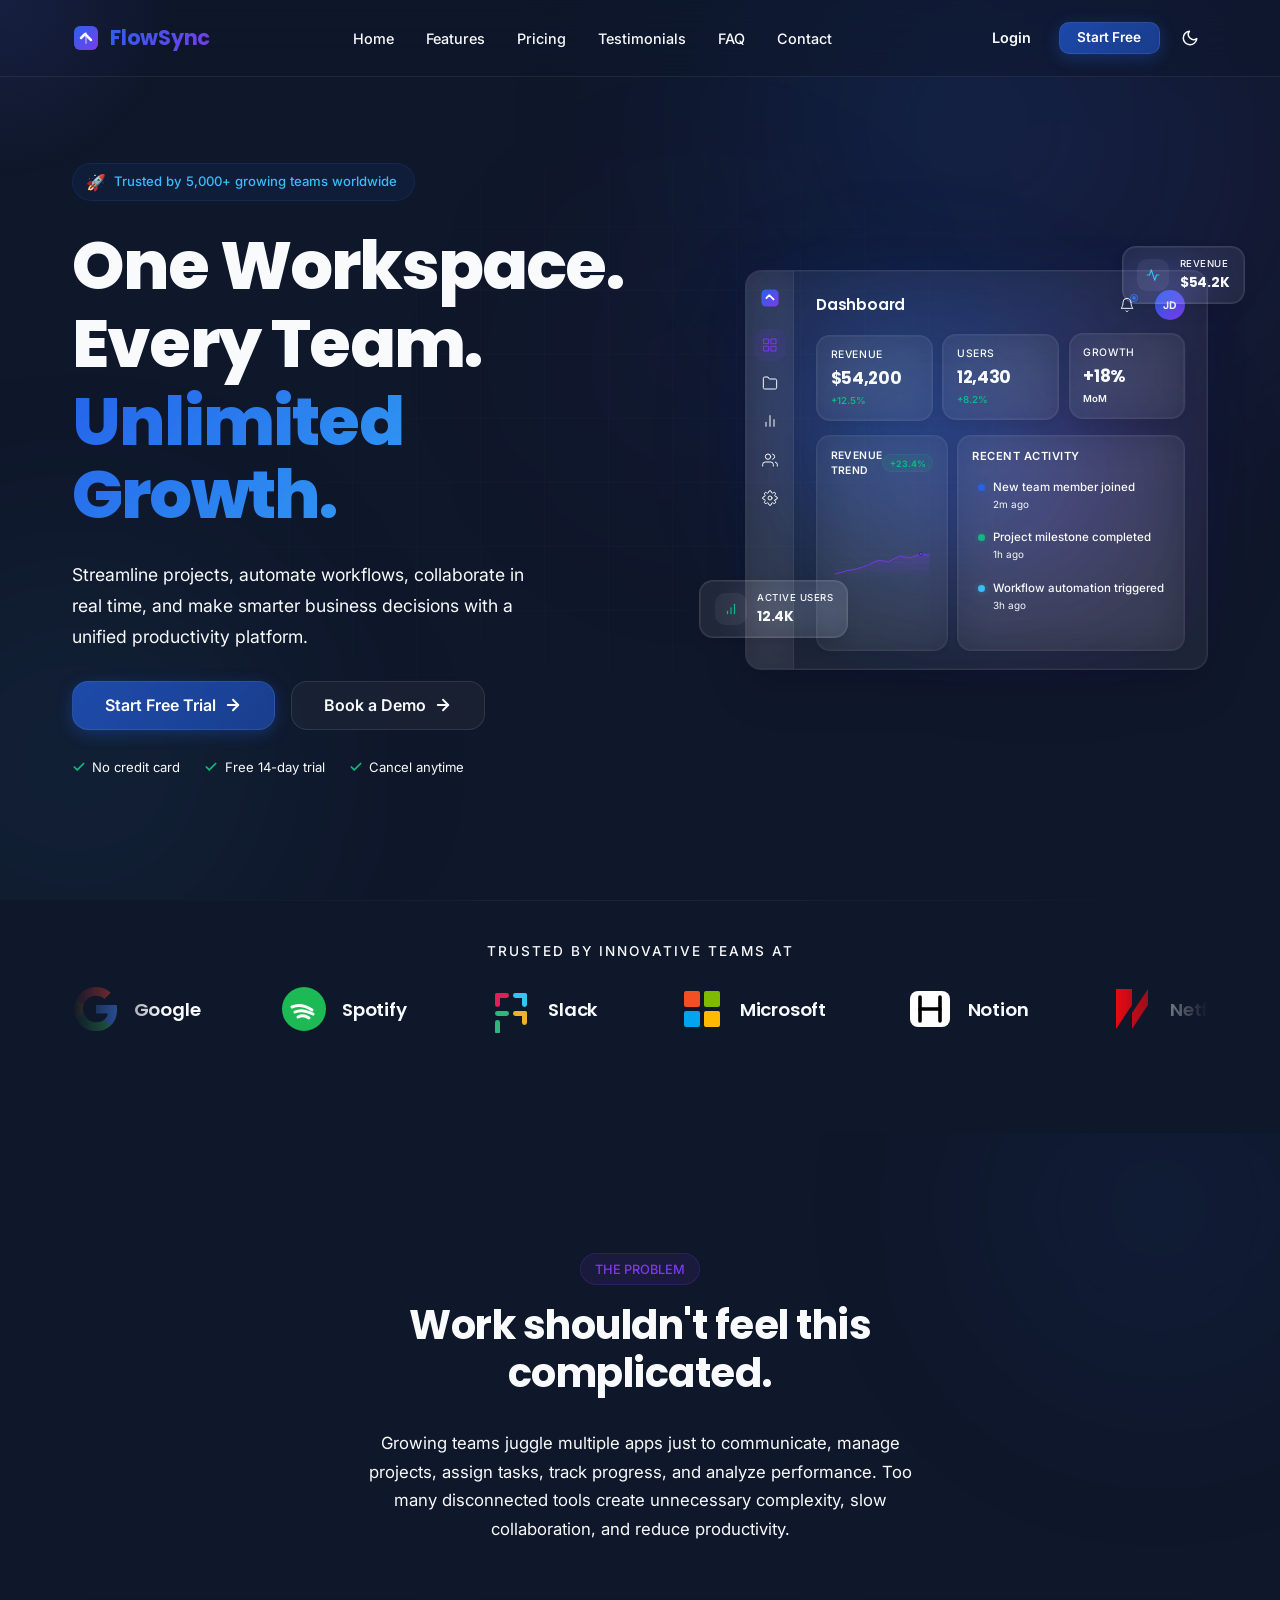
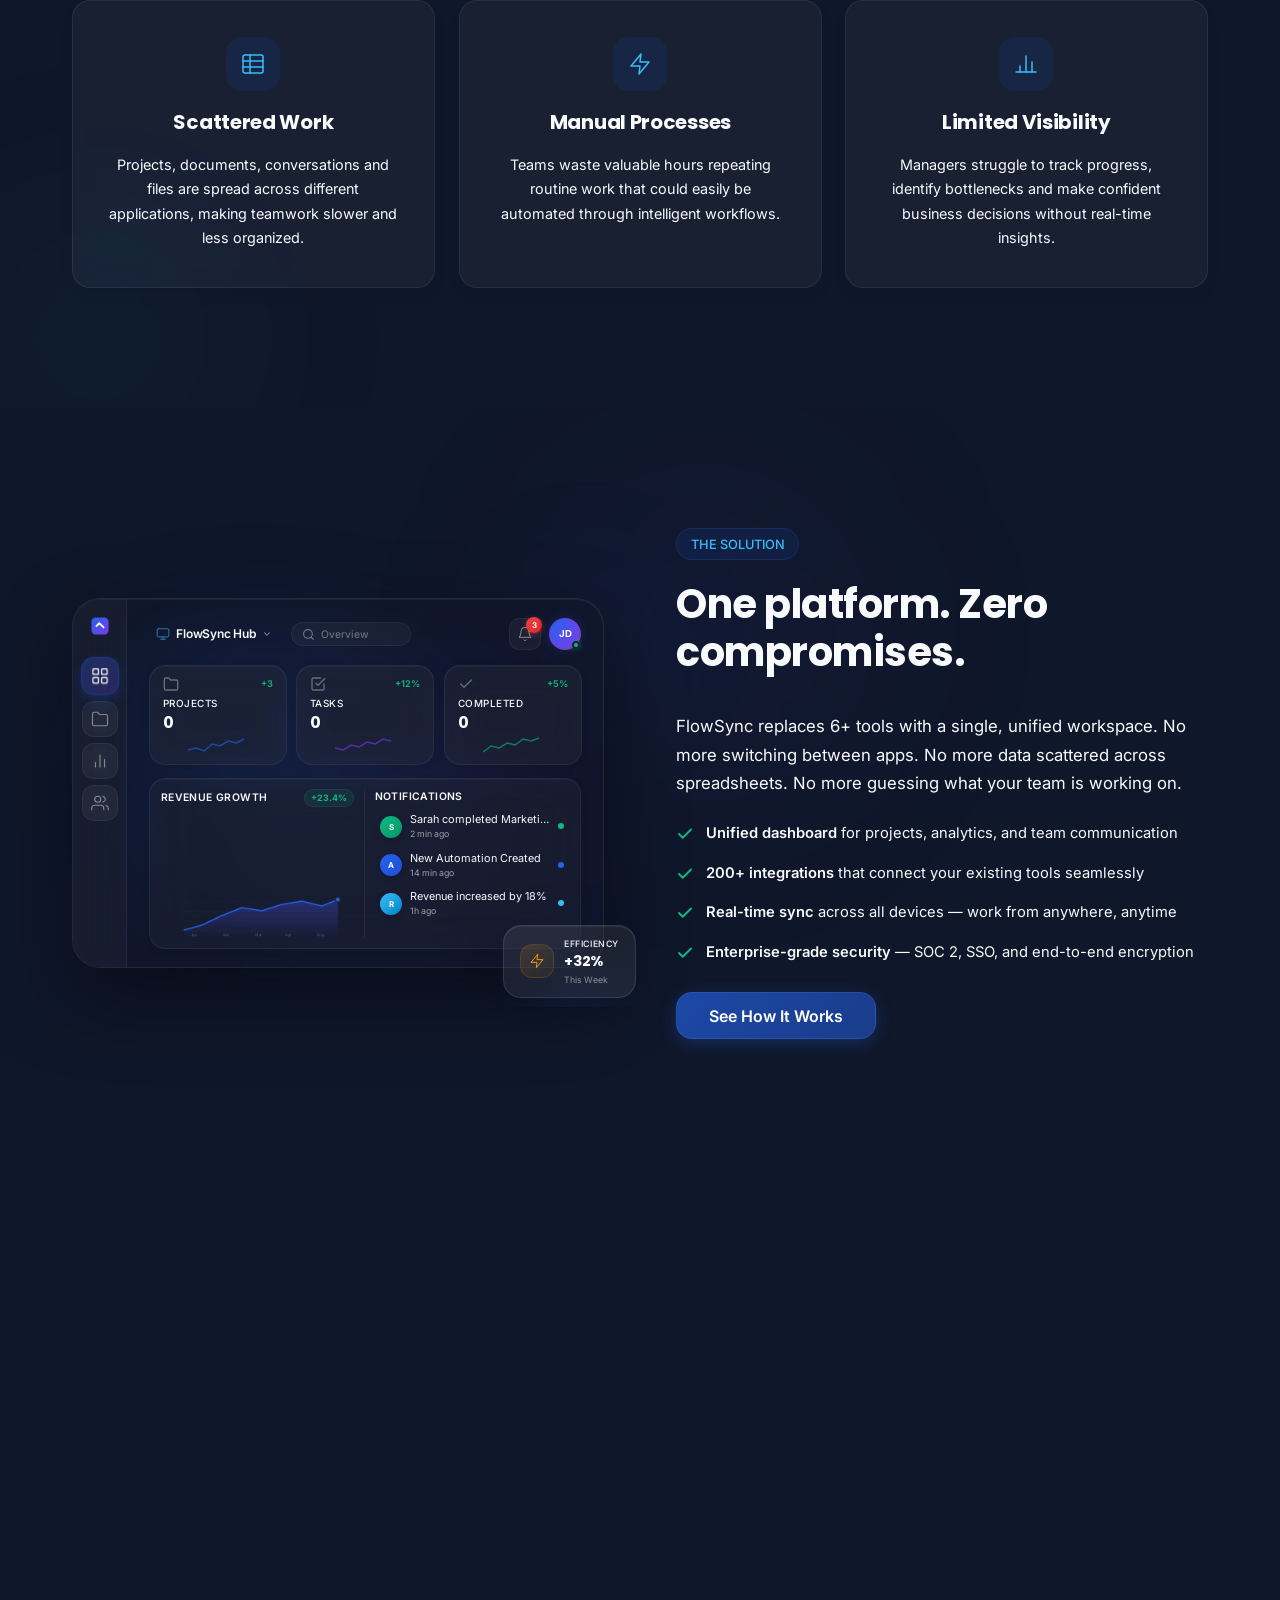
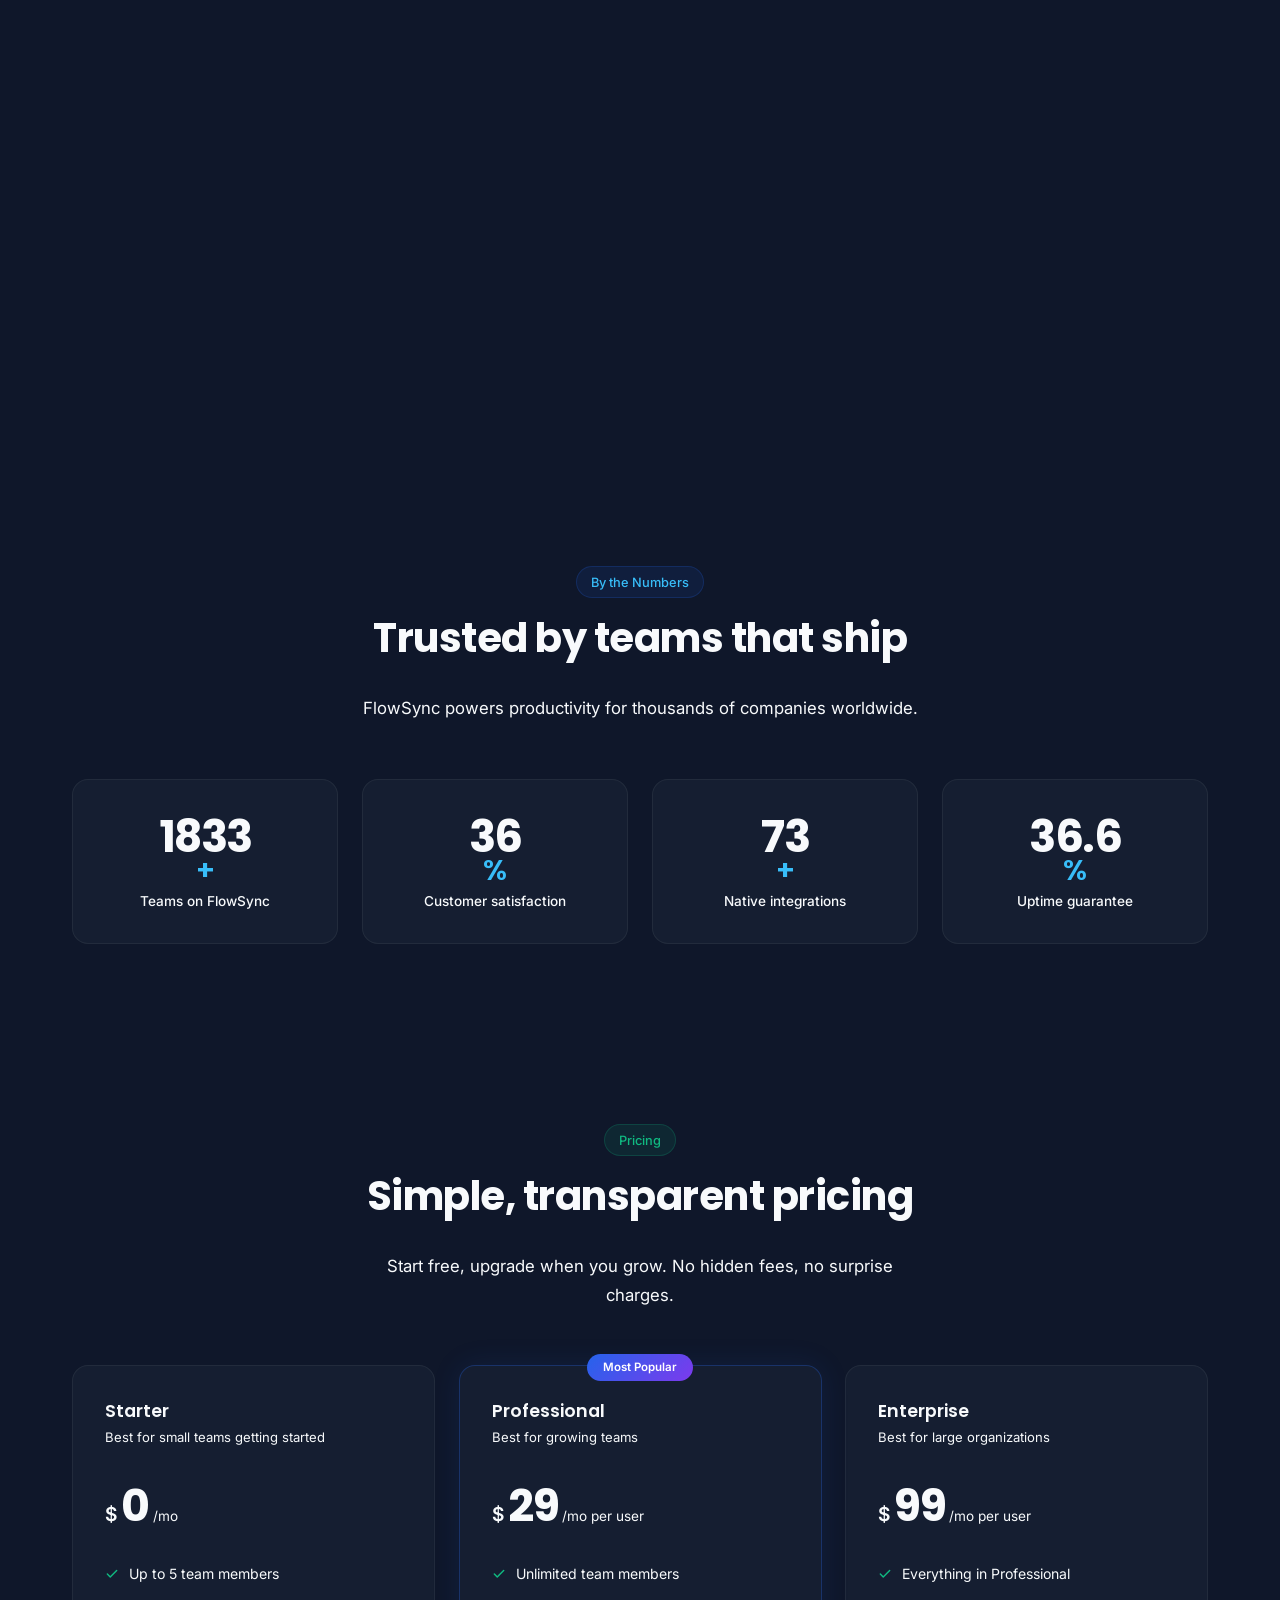
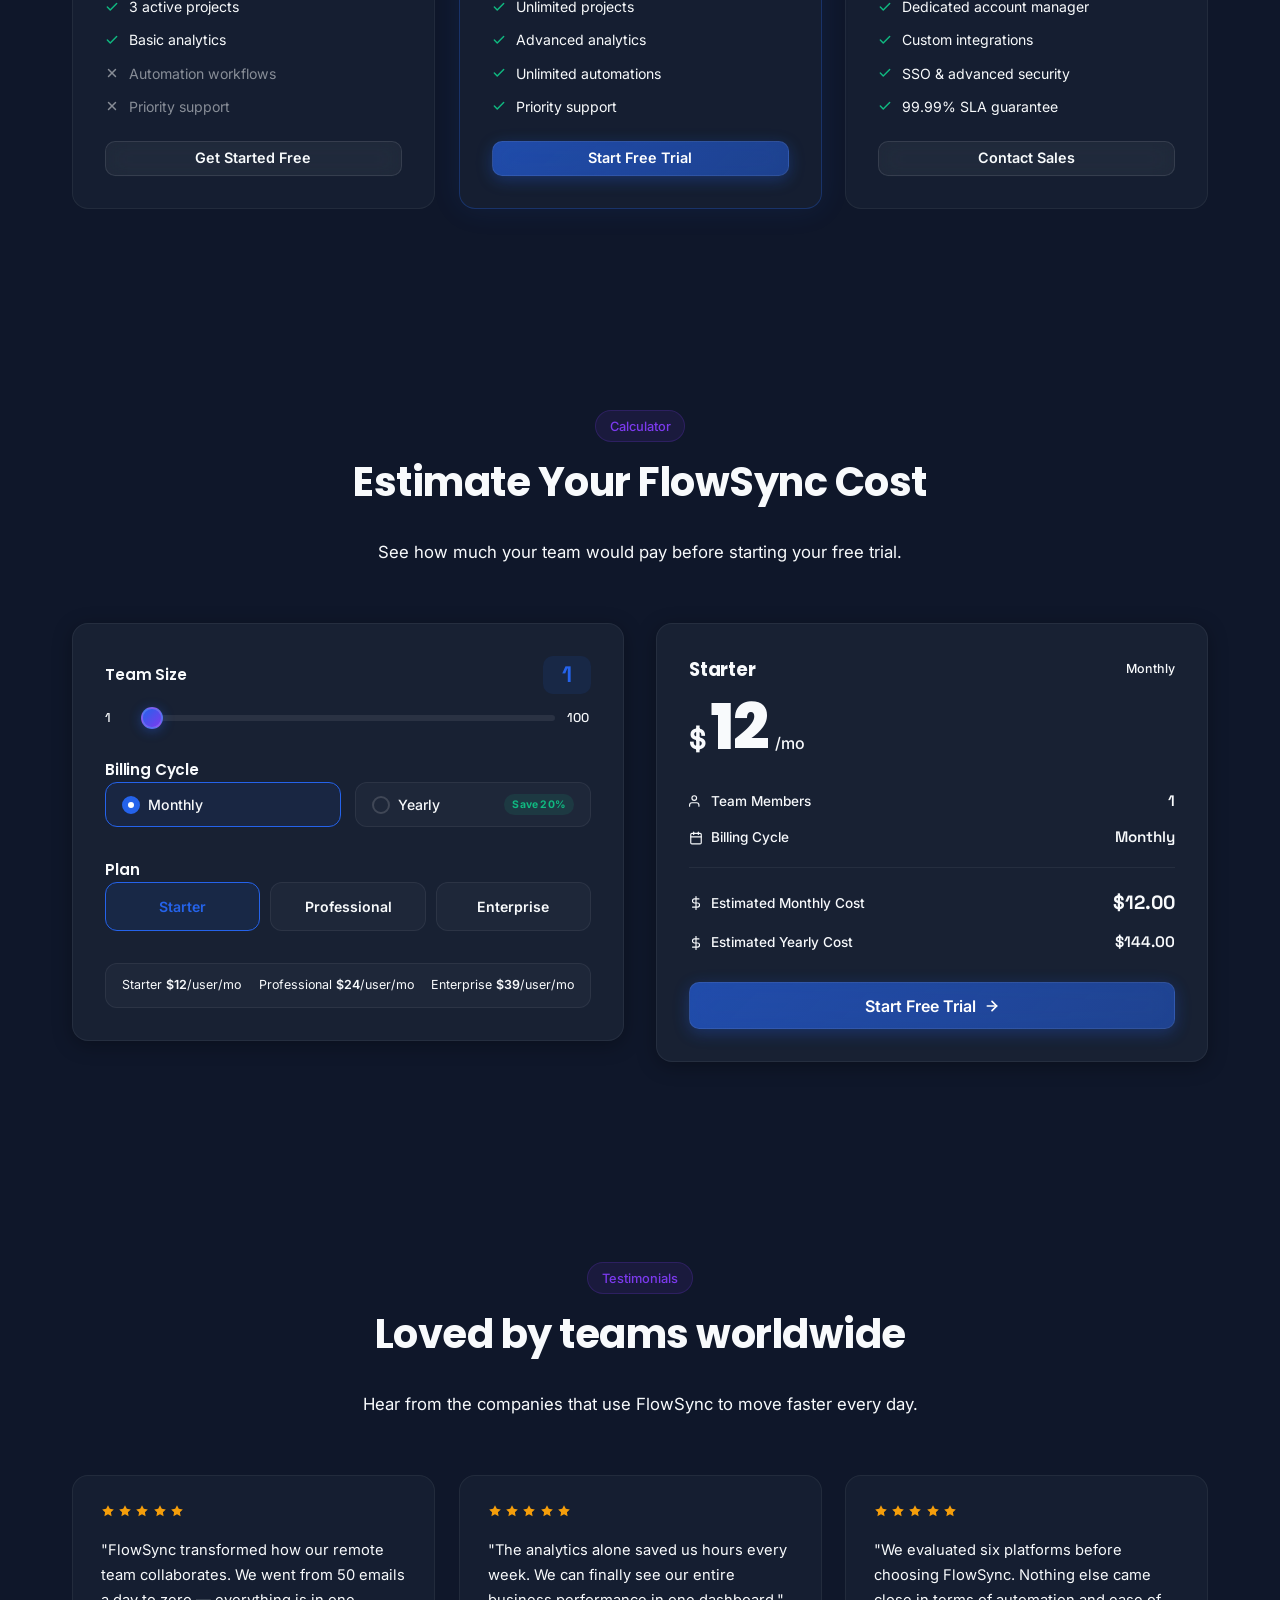
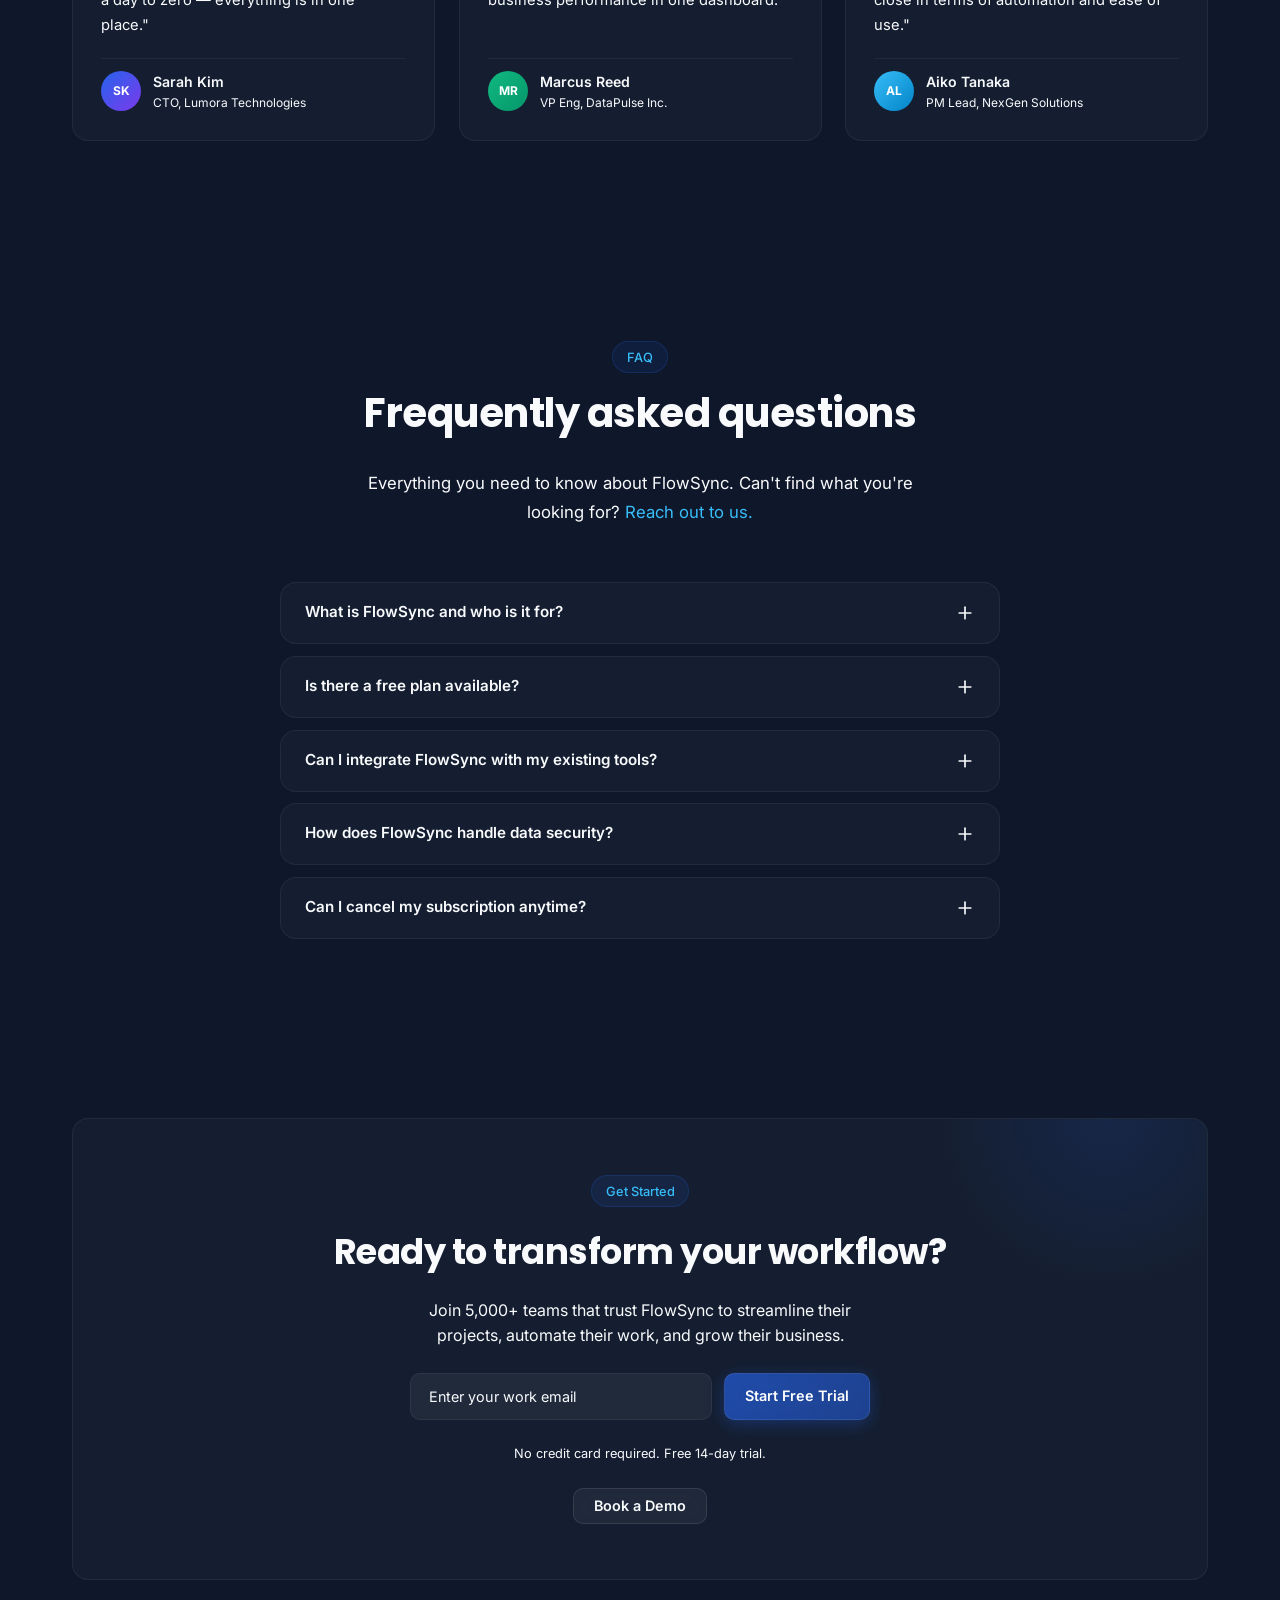
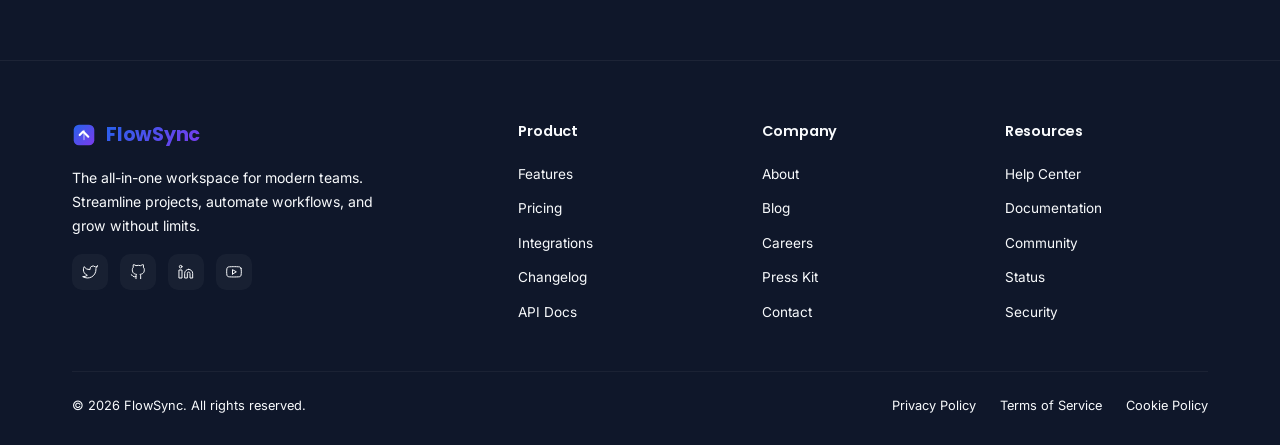
==== commit 22db0018: "fix: redirect onboarding to success page instead of dashboard" ====
--- a/html/index.html
+++ b/html/index.html
@@ -24,7 +24,7 @@
 
     <div class="nav-overlay" id="nav-overlay" aria-hidden="true"></div>
 
-    <header class="header">
+    <header class="header reveal">
         <div class="container header-container">
             <div class="header-left">
                 <button class="nav-toggle" id="nav-toggle-btn" aria-label="Toggle navigation" aria-expanded="false">
@@ -155,14 +155,14 @@
     </nav>
 
     <main>
-        <section class="hero">
+        <section class="hero reveal">
             <div class="hero-glow hero-glow-1"></div>
             <div class="hero-glow hero-glow-2"></div>
             <div class="hero-glow hero-glow-3"></div>
             <div class="hero-grid"></div>
 
             <div class="container hero-layout">
-                <div class="hero-content">
+                <div class="hero-content reveal">
                     <div class="hero-badge" aria-label="Trusted by 5000 plus growing teams worldwide">
                         <span class="badge-emoji">🚀</span>
                         <span>Trusted by 5,000+ growing teams worldwide</span>
@@ -426,7 +426,7 @@
             </div>
         </section>
 
-        <section class="trusted">
+        <section class="trusted reveal">
             <div class="container">
                 <div class="trusted-divider"></div>
                 <p class="trusted-label">Trusted by innovative teams at</p>
@@ -614,12 +614,12 @@
         </section>
 
         <!-- ===== Why Teams Switch (Problem → Solution) ===== -->
-        <section class="problems-section" id="why-switch">
+        <section class="problems-section reveal" id="why-switch">
             <div class="problems-glow problems-glow-1"></div>
             <div class="problems-glow problems-glow-2"></div>
 
             <div class="container">
-                <div class="section-header">
+                <div class="section-header reveal">
                     <span class="badge badge-secondary section-badge">THE PROBLEM</span>
                     <h2 class="section-title section-title-center">Work shouldn't feel this complicated.</h2>
                     <p class="section-desc">Growing teams juggle multiple apps just to communicate, manage projects,
@@ -627,8 +627,8 @@
                         unnecessary complexity, slow collaboration, and reduce productivity.</p>
                 </div>
 
-                <div class="problems-grid">
-                    <div class="problem-card" data-hover="projects" tabindex="0">
+                <div class="problems-grid reveal-stagger">
+                    <div class="problem-card reveal" data-hover="projects" tabindex="0">
                         <div class="problem-icon">
                             <svg width="24" height="24" viewBox="0 0 24 24" fill="none" stroke="currentColor"
                                 stroke-width="1.5" stroke-linecap="round" stroke-linejoin="round" aria-hidden="true">
@@ -643,7 +643,7 @@
                             applications, making teamwork slower and less organized.</p>
                     </div>
 
-                    <div class="problem-card" data-hover="automation" tabindex="0">
+                    <div class="problem-card reveal" data-hover="automation" tabindex="0">
                         <div class="problem-icon">
                             <svg width="24" height="24" viewBox="0 0 24 24" fill="none" stroke="currentColor"
                                 stroke-width="1.5" stroke-linecap="round" stroke-linejoin="round" aria-hidden="true">
@@ -655,7 +655,7 @@
                             automated through intelligent workflows.</p>
                     </div>
 
-                    <div class="problem-card" data-hover="analytics" tabindex="0">
+                    <div class="problem-card reveal" data-hover="analytics" tabindex="0">
                         <div class="problem-icon">
                             <svg width="24" height="24" viewBox="0 0 24 24" fill="none" stroke="currentColor"
                                 stroke-width="1.5" stroke-linecap="round" stroke-linejoin="round" aria-hidden="true">
@@ -674,12 +674,12 @@
         </section>
 
         <!-- ===== Solution ===== -->
-        <section class="solution-section" id="solution">
+        <section class="solution-section reveal" id="solution">
             <div class="solution-glow solution-glow-1"></div>
 
             <div class="container">
-                <div class="solution-layout">
-                    <div class="solution-visual">
+                <div class="solution-layout reveal-stagger">
+                    <div class="solution-visual reveal">
                         <div class="dash-wrapper solution-dash-wrapper" id="interactive-dash">
                             <div class="dash-glow solution-dash-glow"></div>
                             <div class="dash-preview solution-dash" role="img" aria-label="FlowSync unified dashboard">
@@ -1008,7 +1008,7 @@
                         </div>
                     </div>
 
-                    <div class="solution-content">
+                    <div class="solution-content reveal">
                         <span class="badge badge-primary section-badge">THE SOLUTION</span>
                         <h2 class="section-title">One platform. Zero compromises.</h2>
                         <p class="section-desc" style="max-width:100%;">FlowSync replaces 6+ tools with a single,
@@ -1055,17 +1055,17 @@
         </section>
 
         <!-- ===== Features ===== -->
-        <section class="features-section" id="features">
+        <section class="features-section reveal" id="features">
             <div class="container">
-                <div class="section-header">
+                <div class="section-header reveal">
                     <span class="badge badge-primary">Features</span>
                     <h2 class="section-title section-title-center">Everything you need to scale</h2>
                     <p class="section-desc">From project management to analytics, FlowSync gives your team the tools to
                         move faster and ship smarter.</p>
                 </div>
 
-                <div class="features-grid">
-                    <div class="feature-card">
+                <div class="features-grid reveal-stagger">
+                    <div class="feature-card reveal">
                         <div class="feature-icon">
                             <svg width="20" height="20" viewBox="0 0 24 24" fill="none" stroke="currentColor"
                                 stroke-width="1.5" stroke-linecap="round" stroke-linejoin="round">
@@ -1079,7 +1079,7 @@
                             as your business moves.</p>
                     </div>
 
-                    <div class="feature-card">
+                    <div class="feature-card reveal">
                         <div class="feature-icon feature-icon-violet">
                             <svg width="20" height="20" viewBox="0 0 24 24" fill="none" stroke="currentColor"
                                 stroke-width="1.5" stroke-linecap="round" stroke-linejoin="round">
@@ -1094,7 +1094,7 @@
                             discussions, and instant notifications.</p>
                     </div>
 
-                    <div class="feature-card">
+                    <div class="feature-card reveal">
                         <div class="feature-icon feature-icon-green">
                             <svg width="20" height="20" viewBox="0 0 24 24" fill="none" stroke="currentColor"
                                 stroke-width="1.5" stroke-linecap="round" stroke-linejoin="round">
@@ -1106,7 +1106,7 @@
                             integrations — no code required.</p>
                     </div>
 
-                    <div class="feature-card">
+                    <div class="feature-card reveal">
                         <div class="feature-icon">
                             <svg width="20" height="20" viewBox="0 0 24 24" fill="none" stroke="currentColor"
                                 stroke-width="1.5" stroke-linecap="round" stroke-linejoin="round">
@@ -1120,7 +1120,7 @@
                             and milestone tracking.</p>
                     </div>
 
-                    <div class="feature-card">
+                    <div class="feature-card reveal">
                         <div class="feature-icon feature-icon-violet">
                             <svg width="20" height="20" viewBox="0 0 24 24" fill="none" stroke="currentColor"
                                 stroke-width="1.5" stroke-linecap="round" stroke-linejoin="round">
@@ -1134,7 +1134,7 @@
                             Workspace out of the box.</p>
                     </div>
 
-                    <div class="feature-card">
+                    <div class="feature-card reveal">
                         <div class="feature-icon feature-icon-green">
                             <svg width="20" height="20" viewBox="0 0 24 24" fill="none" stroke="currentColor"
                                 stroke-width="1.5" stroke-linecap="round" stroke-linejoin="round">
@@ -1150,31 +1150,31 @@
         </section>
 
         <!-- ===== Statistics ===== -->
-        <section class="stats-section" id="stats">
+        <section class="stats-section reveal" id="stats">
             <div class="container">
-                <div class="section-header">
+                <div class="section-header reveal">
                     <span class="badge badge-primary">By the Numbers</span>
                     <h2 class="section-title section-title-center">Trusted by teams that ship</h2>
                     <p class="section-desc">FlowSync powers productivity for thousands of companies worldwide.</p>
                 </div>
 
-                <div class="stats-grid">
-                    <div class="stat-card">
+                <div class="stats-grid reveal-stagger">
+                    <div class="stat-card reveal">
                         <span class="stat-num" data-target="5000">0</span>
                         <span class="stat-plus">+</span>
                         <span class="stat-label-card">Teams on FlowSync</span>
                     </div>
-                    <div class="stat-card">
+                    <div class="stat-card reveal">
                         <span class="stat-num" data-target="98">0</span>
                         <span class="stat-pct">%</span>
                         <span class="stat-label-card">Customer satisfaction</span>
                     </div>
-                    <div class="stat-card">
+                    <div class="stat-card reveal">
                         <span class="stat-num" data-target="200">0</span>
                         <span class="stat-plus">+</span>
                         <span class="stat-label-card">Native integrations</span>
                     </div>
-                    <div class="stat-card">
+                    <div class="stat-card reveal">
                         <span class="stat-num" data-target="99.9">0</span>
                         <span class="stat-pct">%</span>
                         <span class="stat-label-card">Uptime guarantee</span>
@@ -1184,16 +1184,16 @@
         </section>
 
         <!-- ===== Pricing ===== -->
-        <section class="pricing-section" id="pricing">
+        <section class="pricing-section reveal" id="pricing">
             <div class="container">
-                <div class="section-header">
+                <div class="section-header reveal">
                     <span class="badge badge-success">Pricing</span>
                     <h2 class="section-title section-title-center">Simple, transparent pricing</h2>
                     <p class="section-desc">Start free, upgrade when you grow. No hidden fees, no surprise charges.</p>
                 </div>
 
-                <div class="pricing-grid">
-                    <div class="pricing-card">
+                <div class="pricing-grid reveal-stagger">
+                    <div class="pricing-card reveal">
                         <div class="pricing-header">
                             <span class="pricing-name">Starter</span>
                             <span class="pricing-desc">Best for small teams getting started</span>
@@ -1245,7 +1245,7 @@
                         <a href="onboarding.html" class="btn btn-secondary">Get Started Free</a>
                     </div>
 
-                    <div class="pricing-card pricing-card-featured">
+                    <div class="pricing-card pricing-card-featured reveal">
                         <span class="pricing-badge">Most Popular</span>
                         <div class="pricing-header">
                             <span class="pricing-name">Professional</span>
@@ -1296,7 +1296,7 @@
                         <a href="onboarding.html" class="btn btn-primary">Start Free Trial</a>
                     </div>
 
-                    <div class="pricing-card">
+                    <div class="pricing-card reveal">
                         <div class="pricing-header">
                             <span class="pricing-name">Enterprise</span>
                             <span class="pricing-desc">Best for large organizations</span>
@@ -1350,9 +1350,9 @@
         </section>
 
         <!-- ===== Pricing Calculator ===== -->
-        <section class="calculator-section" id="calculator">
+        <section class="calculator-section reveal" id="calculator">
             <div class="container">
-                <div class="section-header">
+                <div class="section-header reveal">
                     <span class="badge badge-secondary">Calculator</span>
                     <h2 class="section-title section-title-center">Estimate Your FlowSync Cost</h2>
                     <p class="section-desc">See how much your team would pay before starting your free trial.</p>
@@ -1481,16 +1481,16 @@
         </section>
 
         <!-- ===== Testimonials ===== -->
-        <section class="testimonials-section" id="testimonials">
+        <section class="testimonials-section reveal" id="testimonials">
             <div class="container">
-                <div class="section-header">
+                <div class="section-header reveal">
                     <span class="badge badge-secondary">Testimonials</span>
                     <h2 class="section-title section-title-center">Loved by teams worldwide</h2>
                     <p class="section-desc">Hear from the companies that use FlowSync to move faster every day.</p>
                 </div>
 
-                <div class="testimonials-grid">
-                    <div class="testimonial-card">
+                <div class="testimonials-grid reveal-stagger">
+                    <div class="testimonial-card reveal">
                         <div class="testimonial-stars">
                             <svg width="14" height="14" viewBox="0 0 24 24" fill="currentColor">
                                 <polygon
@@ -1524,7 +1524,7 @@
                         </div>
                     </div>
 
-                    <div class="testimonial-card">
+                    <div class="testimonial-card reveal">
                         <div class="testimonial-stars">
                             <svg width="14" height="14" viewBox="0 0 24 24" fill="currentColor">
                                 <polygon
@@ -1558,7 +1558,7 @@
                         </div>
                     </div>
 
-                    <div class="testimonial-card">
+                    <div class="testimonial-card reveal">
                         <div class="testimonial-stars">
                             <svg width="14" height="14" viewBox="0 0 24 24" fill="currentColor">
                                 <polygon
@@ -1596,17 +1596,17 @@
         </section>
 
         <!-- ===== FAQ ===== -->
-        <section class="faq-section" id="faq">
+        <section class="faq-section reveal" id="faq">
             <div class="container">
-                <div class="section-header">
+                <div class="section-header reveal">
                     <span class="badge badge-primary">FAQ</span>
                     <h2 class="section-title section-title-center">Frequently asked questions</h2>
                     <p class="section-desc">Everything you need to know about FlowSync. Can't find what you're looking
                         for? <a href="#" class="link">Reach out to us.</a></p>
                 </div>
 
-                <div class="faq-list">
-                    <div class="faq-item">
+                <div class="faq-list reveal-stagger">
+                    <div class="faq-item reveal">
                         <button class="faq-question">
                             What is FlowSync and who is it for?
                             <svg class="faq-icon" width="20" height="20" viewBox="0 0 24 24" fill="none"
@@ -1622,7 +1622,7 @@
                         </div>
                     </div>
 
-                    <div class="faq-item">
+                    <div class="faq-item reveal">
                         <button class="faq-question">
                             Is there a free plan available?
                             <svg class="faq-icon" width="20" height="20" viewBox="0 0 24 24" fill="none"
@@ -1638,7 +1638,7 @@
                         </div>
                     </div>
 
-                    <div class="faq-item">
+                    <div class="faq-item reveal">
                         <button class="faq-question">
                             Can I integrate FlowSync with my existing tools?
                             <svg class="faq-icon" width="20" height="20" viewBox="0 0 24 24" fill="none"
@@ -1654,7 +1654,7 @@
                         </div>
                     </div>
 
-                    <div class="faq-item">
+                    <div class="faq-item reveal">
                         <button class="faq-question">
                             How does FlowSync handle data security?
                             <svg class="faq-icon" width="20" height="20" viewBox="0 0 24 24" fill="none"
@@ -1670,7 +1670,7 @@
                         </div>
                     </div>
 
-                    <div class="faq-item">
+                    <div class="faq-item reveal">
                         <button class="faq-question">
                             Can I cancel my subscription anytime?
                             <svg class="faq-icon" width="20" height="20" viewBox="0 0 24 24" fill="none"
@@ -1690,9 +1690,9 @@
         </section>
 
         <!-- ===== CTA ===== -->
-        <section class="cta-section" id="cta">
+        <section class="cta-section reveal" id="cta">
             <div class="container">
-                <div class="cta-card">
+                <div class="cta-card reveal">
                     <div class="cta-glow"></div>
                     <span class="badge badge-primary">Get Started</span>
                     <h2 class="cta-title">Ready to transform your workflow?</h2>
@@ -1713,7 +1713,7 @@
     </main>
 
     <!-- ===== Footer ===== -->
-    <footer class="footer">
+    <footer class="footer reveal">
         <div class="container">
             <div class="footer-grid">
                 <div class="footer-brand">
--- a/css/style.css
+++ b/css/style.css
@@ -5336,4 +5336,38 @@
         width: 44px;
         height: 44px;
     }
+}
+
+/* ── Scroll Reveal ── */
+.reveal {
+    opacity: 0;
+    transform: translateY(30px);
+    transition: opacity 0.7s ease-out, transform 0.7s ease-out;
+    will-change: opacity, transform;
+}
+
+.reveal-visible {
+    opacity: 1;
+    transform: translateY(0);
+}
+
+.reveal-stagger > .reveal {
+    transition-delay: 0s;
+}
+
+.reveal-stagger > .reveal:nth-child(1) { transition-delay: 0ms; }
+.reveal-stagger > .reveal:nth-child(2) { transition-delay: 100ms; }
+.reveal-stagger > .reveal:nth-child(3) { transition-delay: 200ms; }
+.reveal-stagger > .reveal:nth-child(4) { transition-delay: 300ms; }
+.reveal-stagger > .reveal:nth-child(5) { transition-delay: 400ms; }
+.reveal-stagger > .reveal:nth-child(6) { transition-delay: 500ms; }
+.reveal-stagger > .reveal:nth-child(7) { transition-delay: 600ms; }
+.reveal-stagger > .reveal:nth-child(8) { transition-delay: 700ms; }
+
+@media (prefers-reduced-motion: reduce) {
+    .reveal {
+        opacity: 1;
+        transform: none;
+        transition: none;
+    }
 }
